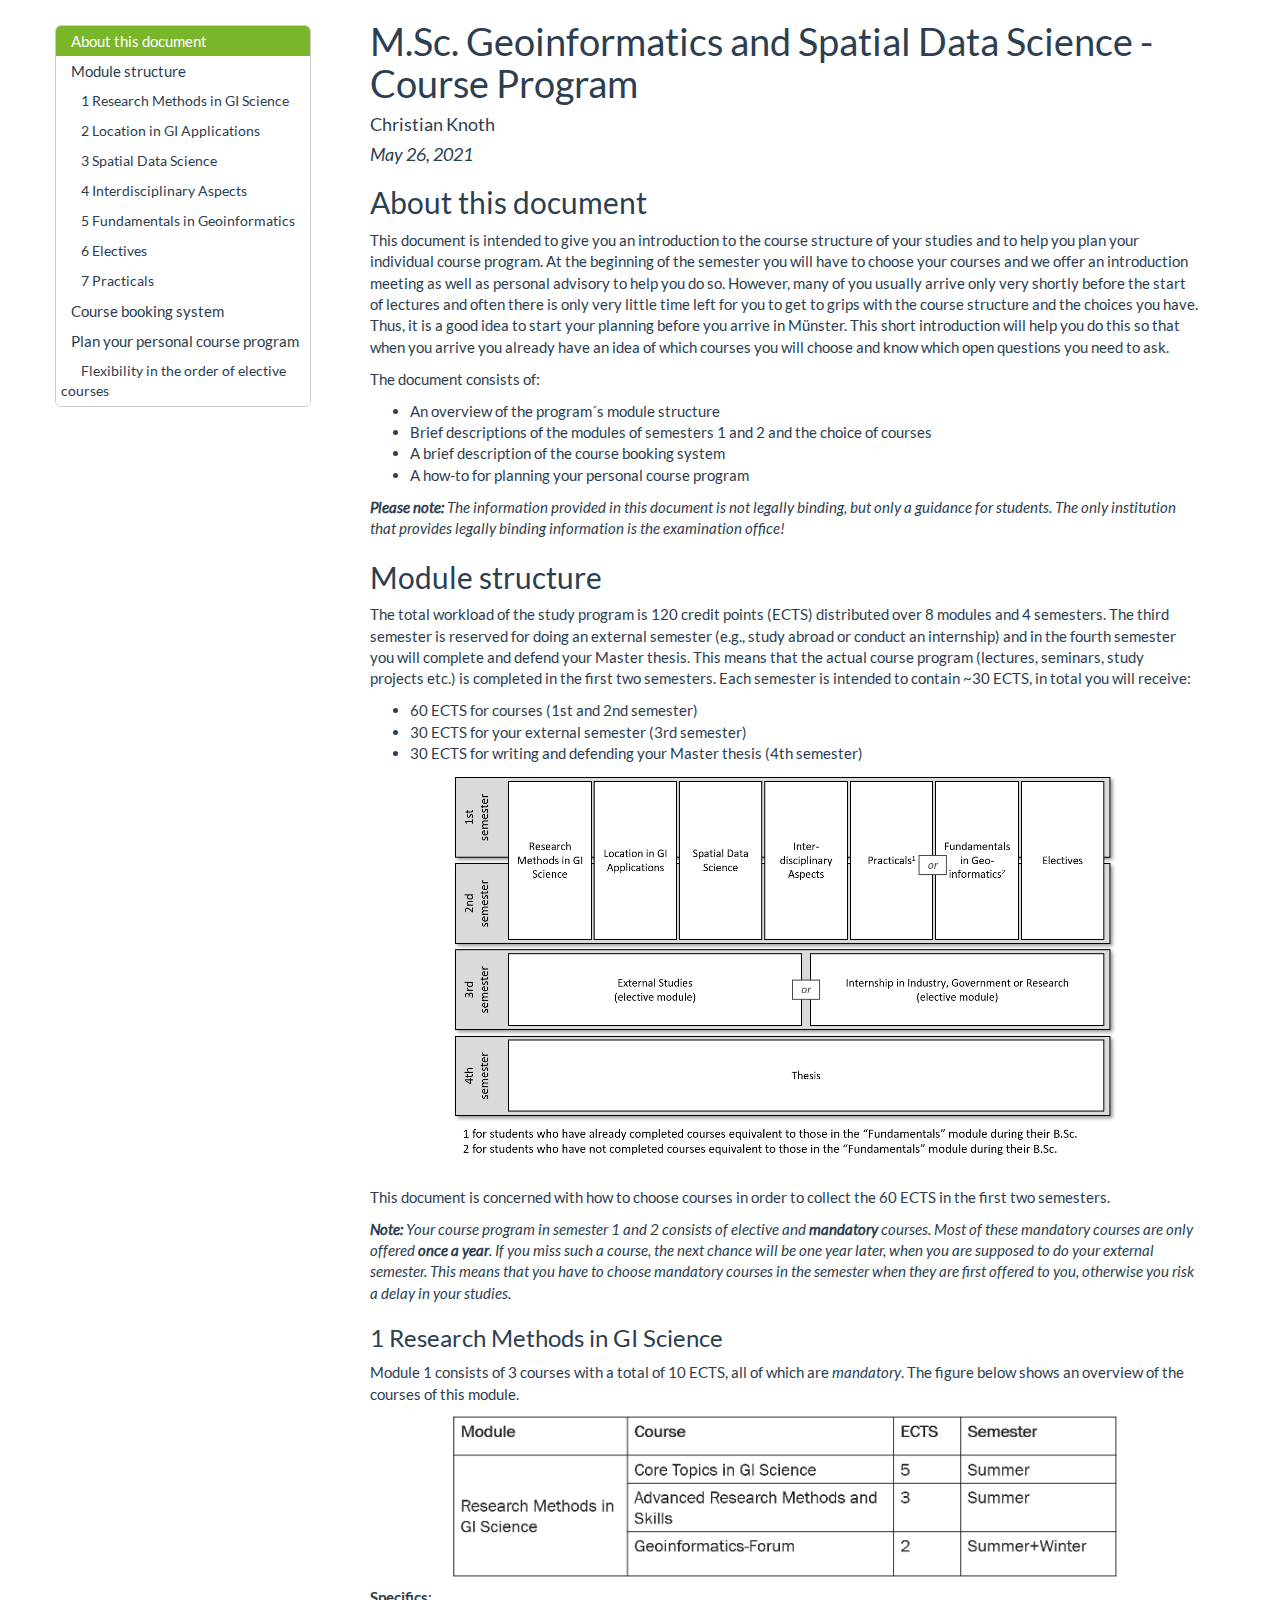
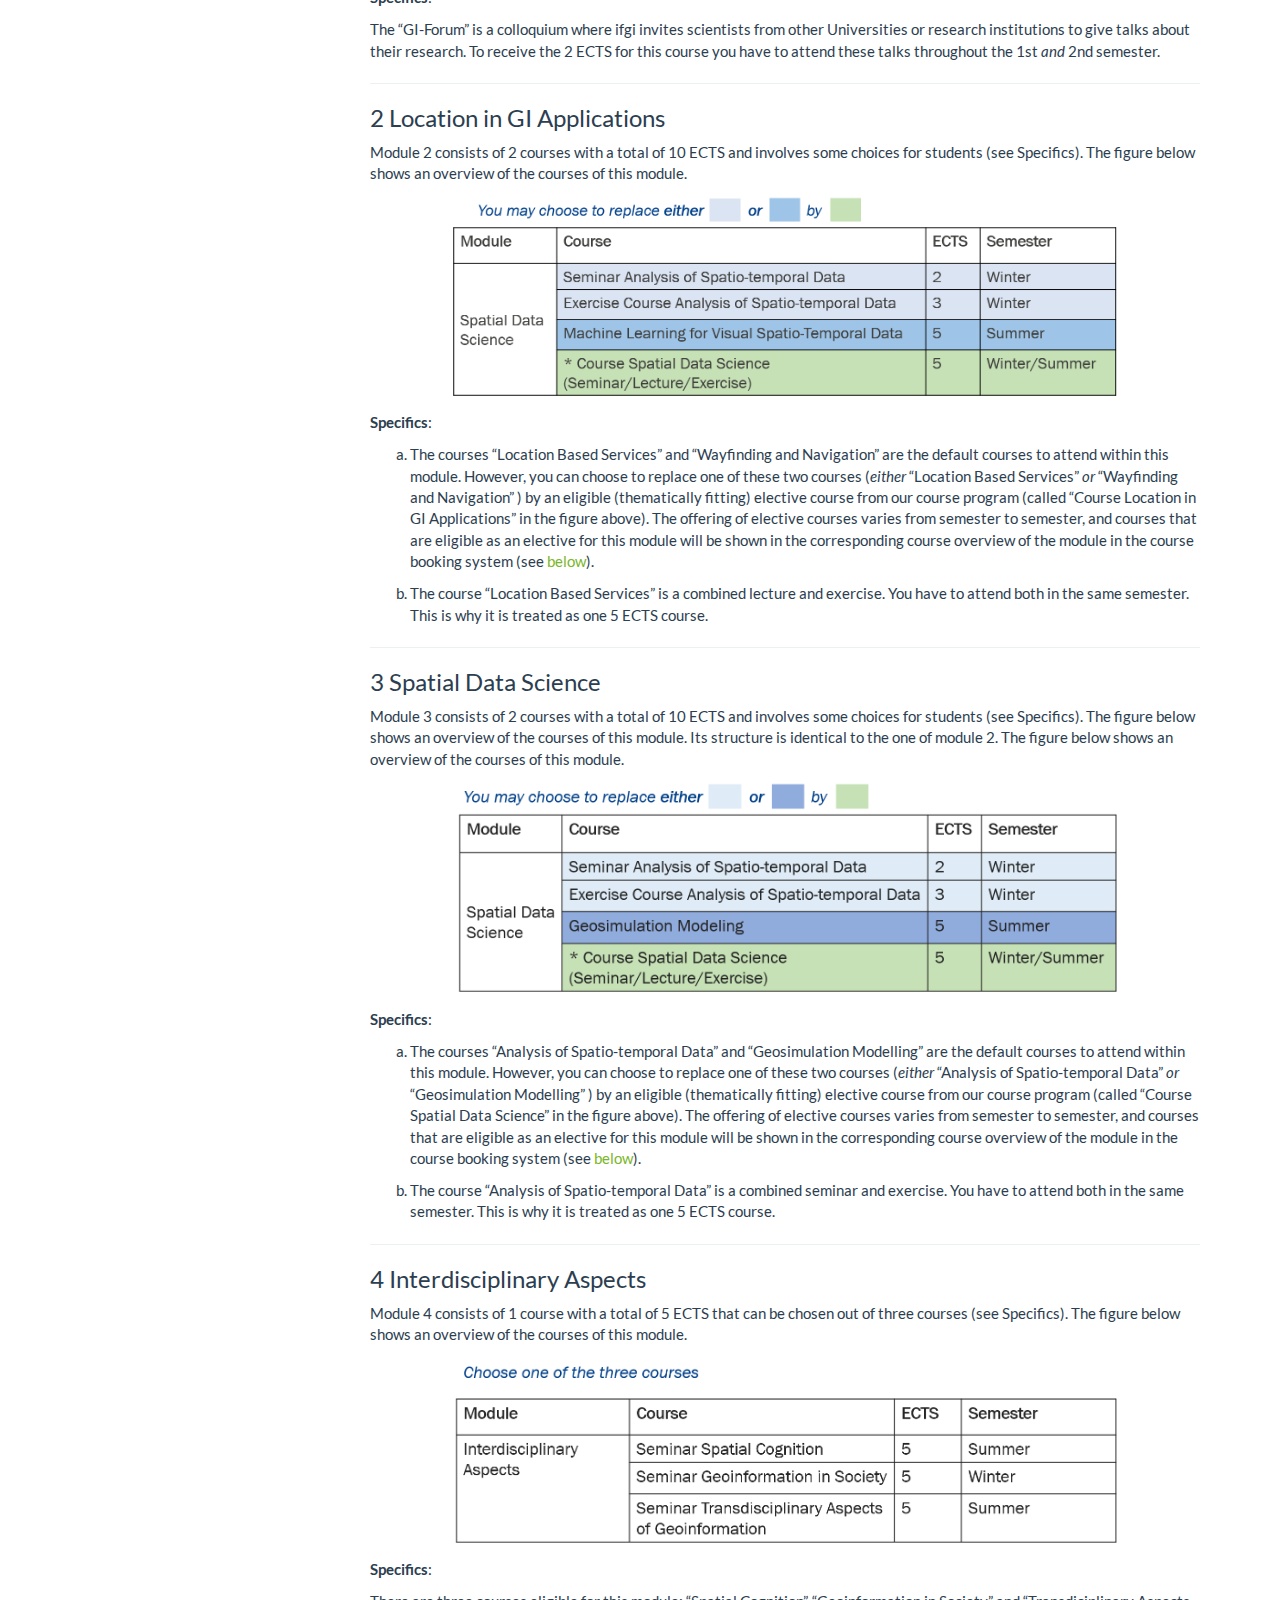
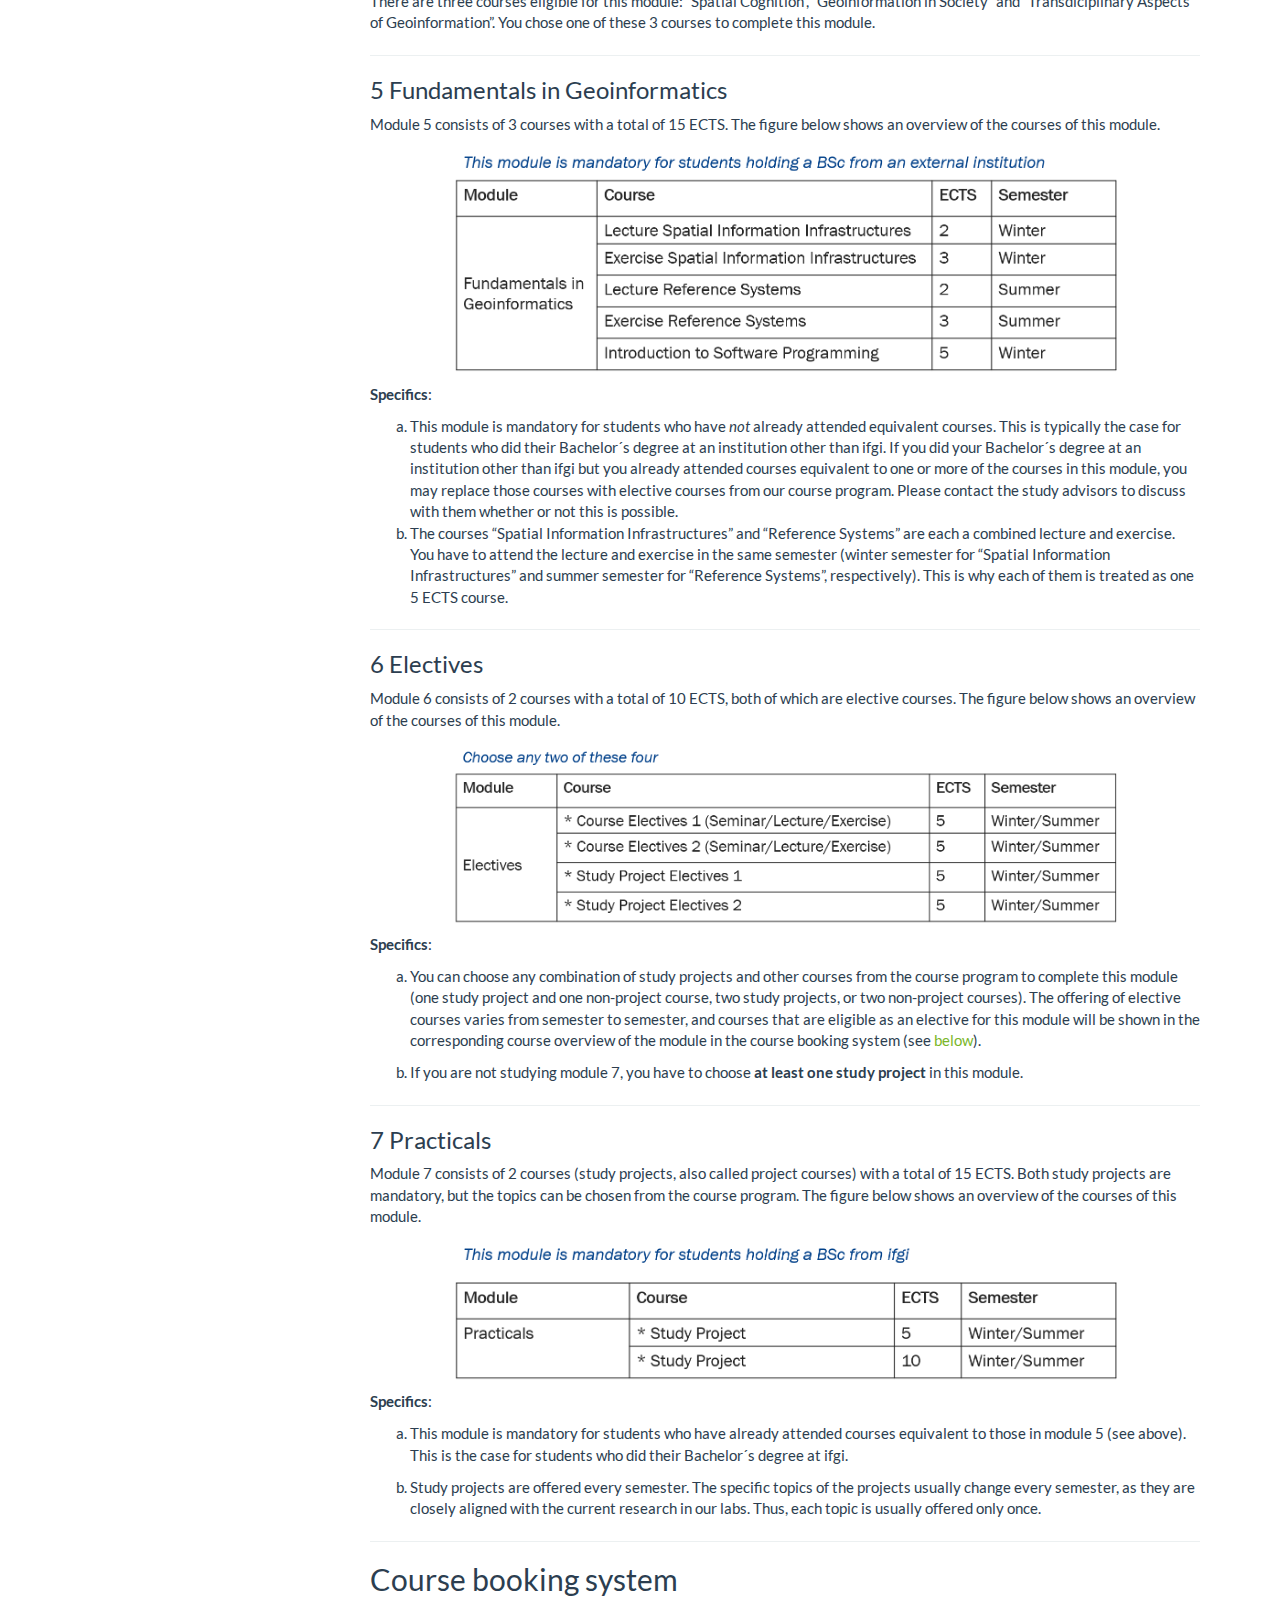
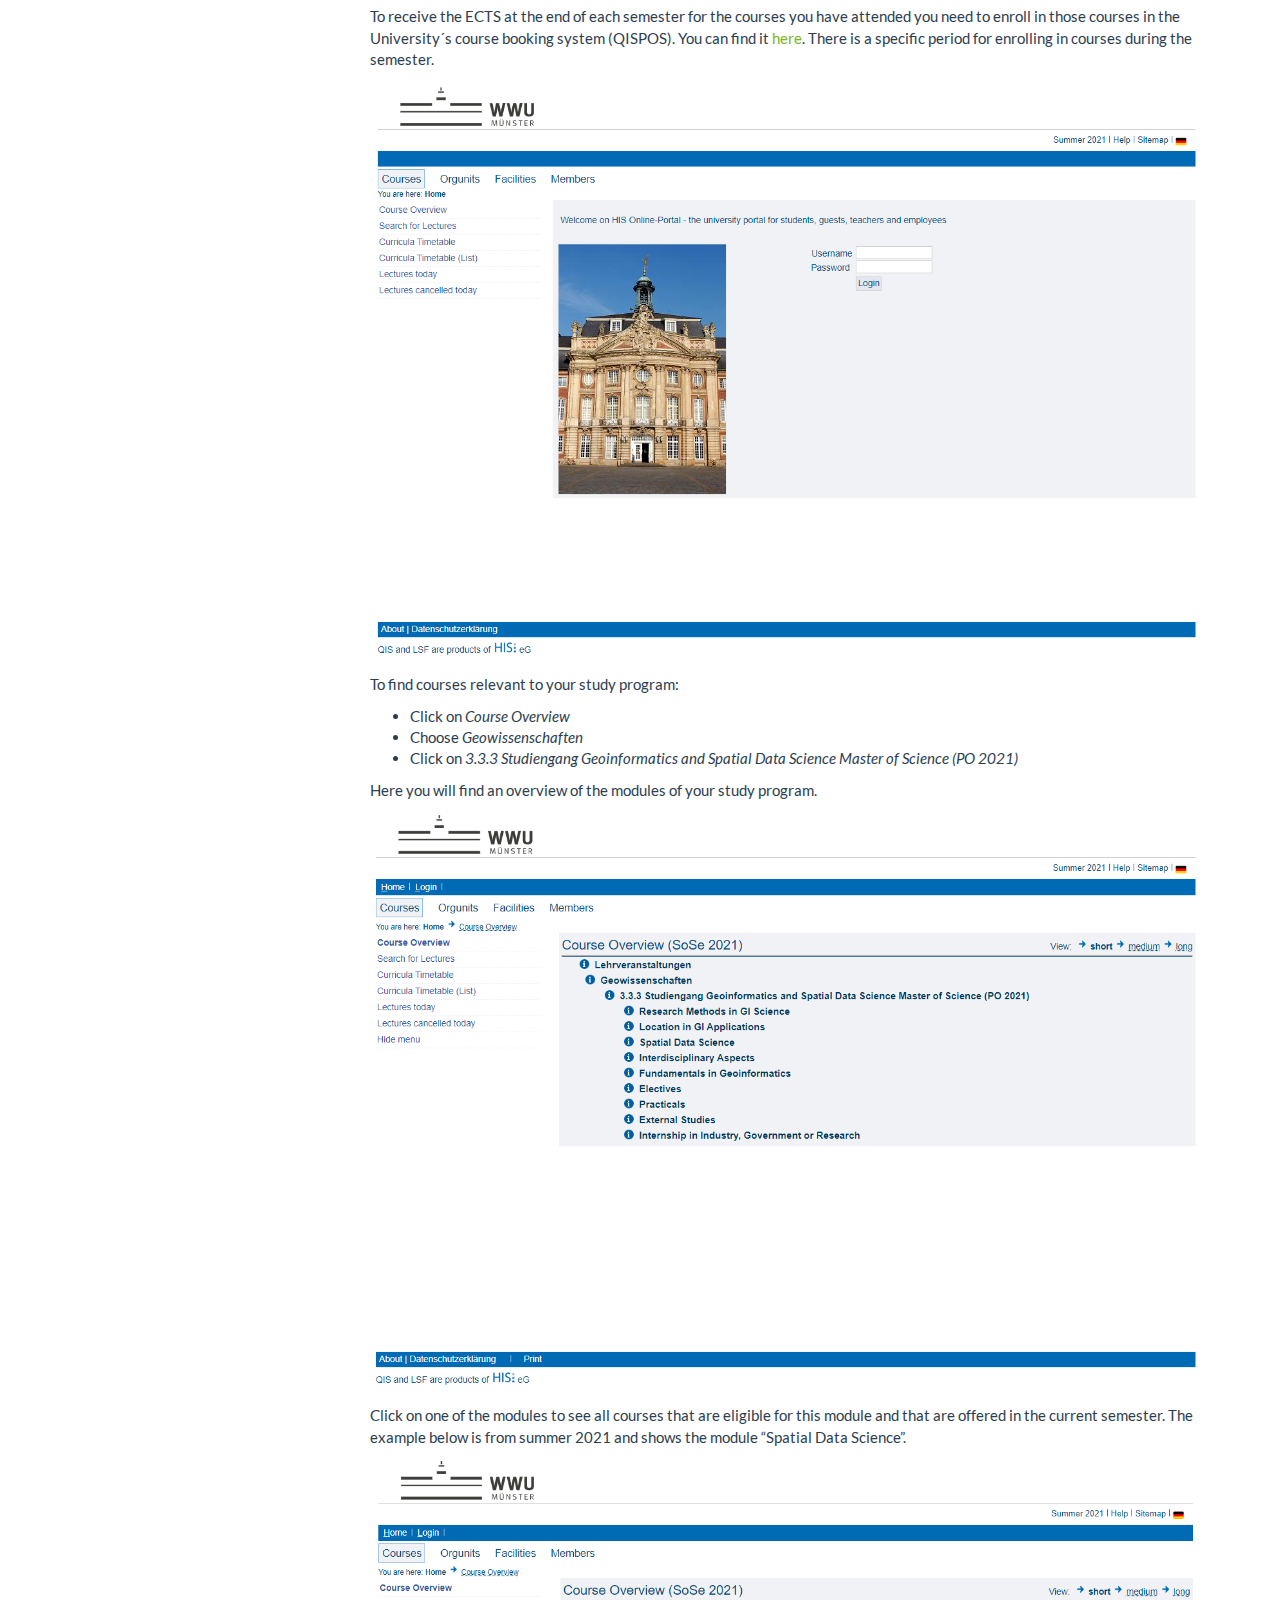
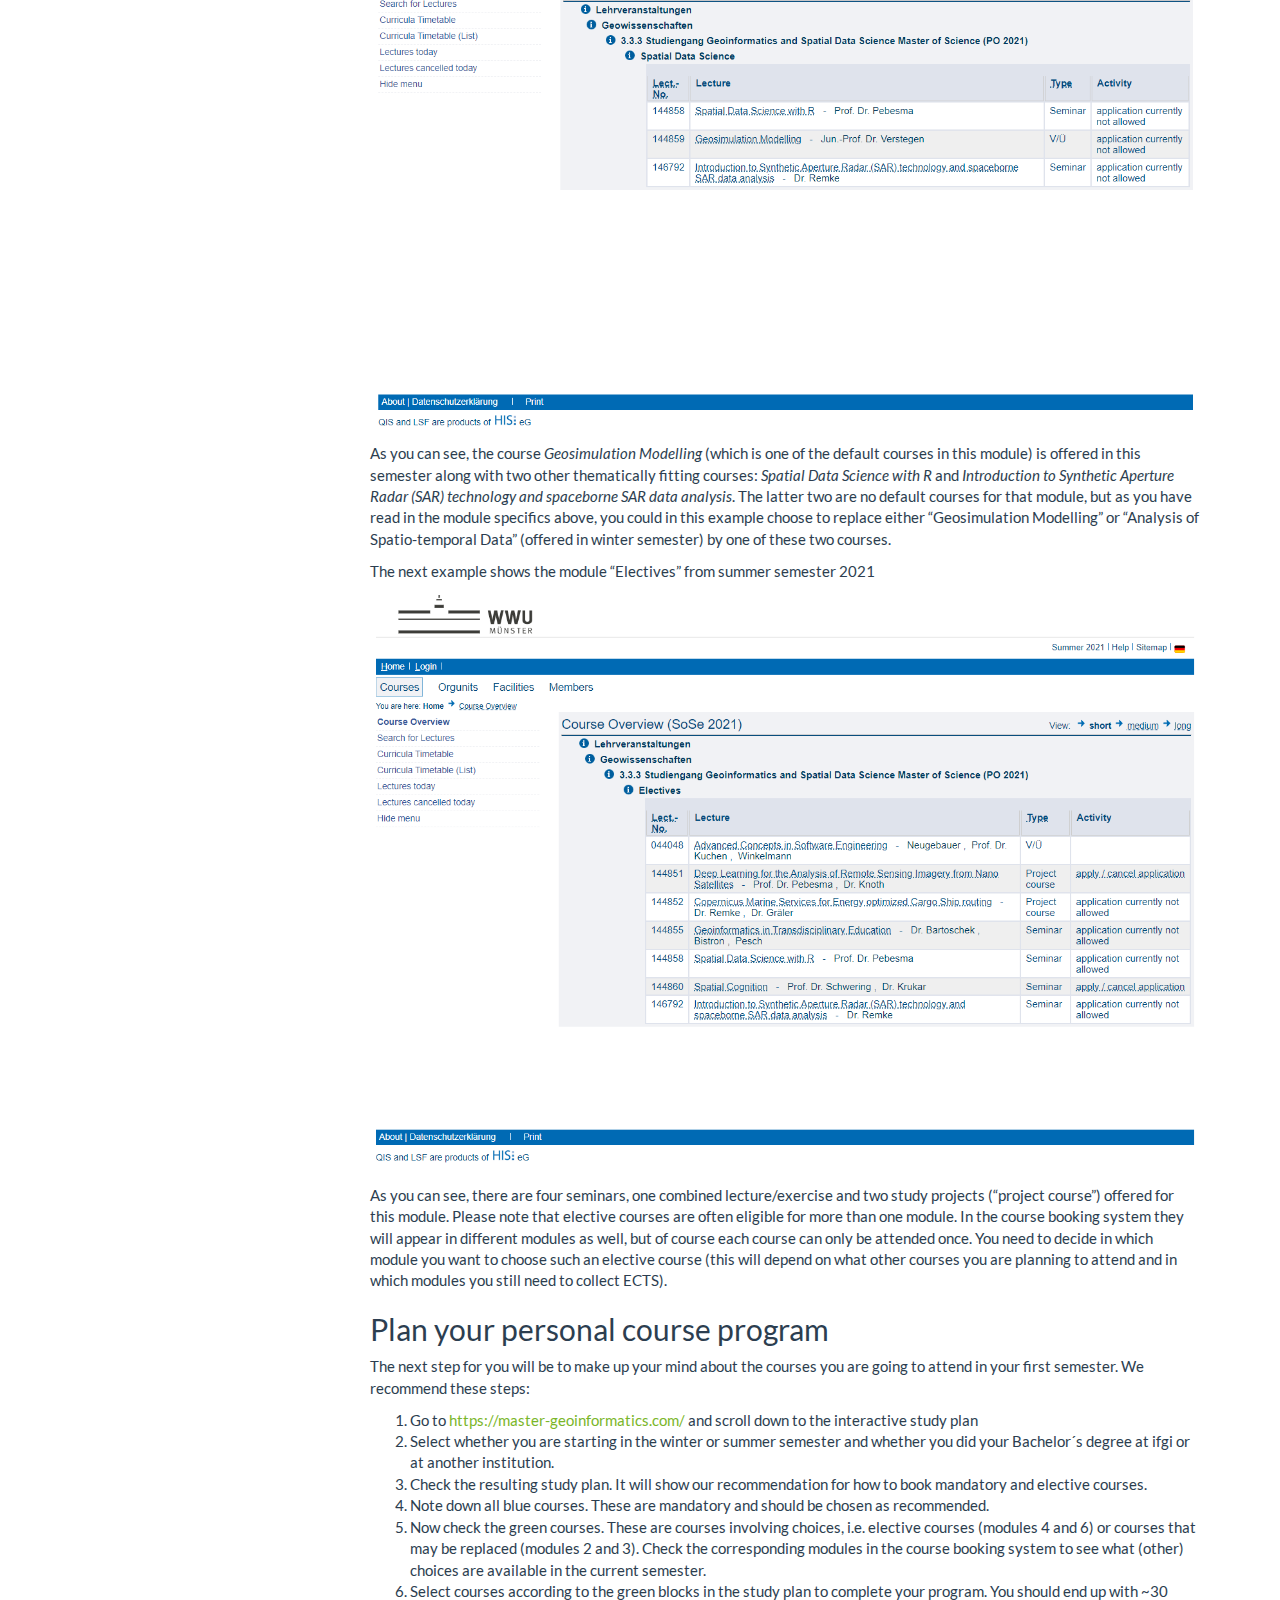
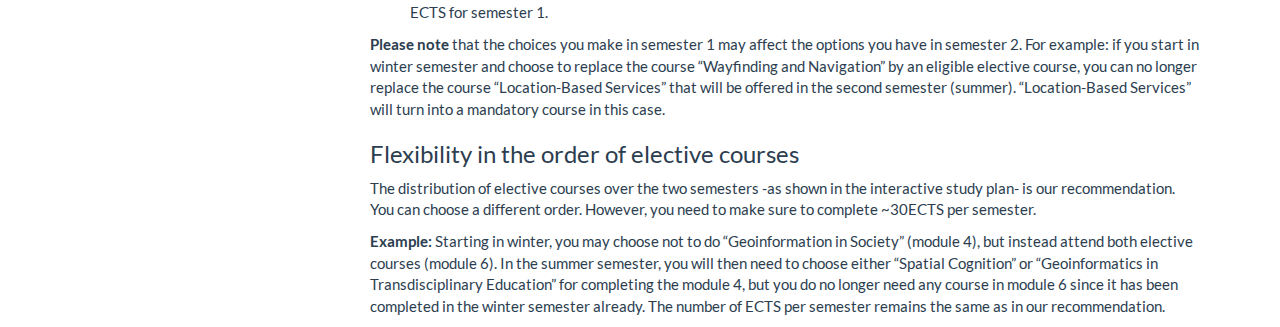
==== docs/index.html @ 5db706e7 "update module 2" ====
<!DOCTYPE html>

<html>

<head>

<meta charset="utf-8" />
<meta name="generator" content="pandoc" />
<meta http-equiv="X-UA-Compatible" content="IE=EDGE" />


<meta name="author" content="Christian Knoth" />

<meta name="date" content="2021-05-26" />

<title>M.Sc. Geoinformatics and Spatial Data Science - Course Program</title>

<script>// Pandoc 2.9 adds attributes on both header and div. We remove the former (to
// be compatible with the behavior of Pandoc < 2.8).
document.addEventListener('DOMContentLoaded', function(e) {
  var hs = document.querySelectorAll("div.section[class*='level'] > :first-child");
  var i, h, a;
  for (i = 0; i < hs.length; i++) {
    h = hs[i];
    if (!/^h[1-6]$/i.test(h.tagName)) continue;  // it should be a header h1-h6
    a = h.attributes;
    while (a.length > 0) h.removeAttribute(a[0].name);
  }
});
</script>
<script>/*! jQuery v3.6.0 | (c) OpenJS Foundation and other contributors | jquery.org/license */
!function(e,t){"use strict";"object"==typeof module&&"object"==typeof module.exports?module.exports=e.document?t(e,!0):function(e){if(!e.document)throw new Error("jQuery requires a window with a document");return t(e)}:t(e)}("undefined"!=typeof window?window:this,function(C,e){"use strict";var t=[],r=Object.getPrototypeOf,s=t.slice,g=t.flat?function(e){return t.flat.call(e)}:function(e){return t.concat.apply([],e)},u=t.push,i=t.indexOf,n={},o=n.toString,v=n.hasOwnProperty,a=v.toString,l=a.call(Object),y={},m=function(e){return"function"==typeof e&&"number"!=typeof e.nodeType&&"function"!=typeof e.item},x=function(e){return null!=e&&e===e.window},E=C.document,c={type:!0,src:!0,nonce:!0,noModule:!0};function b(e,t,n){var r,i,o=(n=n||E).createElement("script");if(o.text=e,t)for(r in c)(i=t[r]||t.getAttribute&&t.getAttribute(r))&&o.setAttribute(r,i);n.head.appendChild(o).parentNode.removeChild(o)}function w(e){return null==e?e+"":"object"==typeof e||"function"==typeof e?n[o.call(e)]||"object":typeof e}var f="3.6.0",S=function(e,t){return new S.fn.init(e,t)};function p(e){var t=!!e&&"length"in e&&e.length,n=w(e);return!m(e)&&!x(e)&&("array"===n||0===t||"number"==typeof t&&0<t&&t-1 in e)}S.fn=S.prototype={jquery:f,constructor:S,length:0,toArray:function(){return s.call(this)},get:function(e){return null==e?s.call(this):e<0?this[e+this.length]:this[e]},pushStack:function(e){var t=S.merge(this.constructor(),e);return t.prevObject=this,t},each:function(e){return S.each(this,e)},map:function(n){return this.pushStack(S.map(this,function(e,t){return n.call(e,t,e)}))},slice:function(){return this.pushStack(s.apply(this,arguments))},first:function(){return this.eq(0)},last:function(){return this.eq(-1)},even:function(){return this.pushStack(S.grep(this,function(e,t){return(t+1)%2}))},odd:function(){return this.pushStack(S.grep(this,function(e,t){return t%2}))},eq:function(e){var t=this.length,n=+e+(e<0?t:0);return this.pushStack(0<=n&&n<t?[this[n]]:[])},end:function(){return this.prevObject||this.constructor()},push:u,sort:t.sort,splice:t.splice},S.extend=S.fn.extend=function(){var e,t,n,r,i,o,a=arguments[0]||{},s=1,u=arguments.length,l=!1;for("boolean"==typeof a&&(l=a,a=arguments[s]||{},s++),"object"==typeof a||m(a)||(a={}),s===u&&(a=this,s--);s<u;s++)if(null!=(e=arguments[s]))for(t in e)r=e[t],"__proto__"!==t&&a!==r&&(l&&r&&(S.isPlainObject(r)||(i=Array.isArray(r)))?(n=a[t],o=i&&!Array.isArray(n)?[]:i||S.isPlainObject(n)?n:{},i=!1,a[t]=S.extend(l,o,r)):void 0!==r&&(a[t]=r));return a},S.extend({expando:"jQuery"+(f+Math.random()).replace(/\D/g,""),isReady:!0,error:function(e){throw new Error(e)},noop:function(){},isPlainObject:function(e){var t,n;return!(!e||"[object Object]"!==o.call(e))&&(!(t=r(e))||"function"==typeof(n=v.call(t,"constructor")&&t.constructor)&&a.call(n)===l)},isEmptyObject:function(e){var t;for(t in e)return!1;return!0},globalEval:function(e,t,n){b(e,{nonce:t&&t.nonce},n)},each:function(e,t){var n,r=0;if(p(e)){for(n=e.length;r<n;r++)if(!1===t.call(e[r],r,e[r]))break}else for(r in e)if(!1===t.call(e[r],r,e[r]))break;return e},makeArray:function(e,t){var n=t||[];return null!=e&&(p(Object(e))?S.merge(n,"string"==typeof e?[e]:e):u.call(n,e)),n},inArray:function(e,t,n){return null==t?-1:i.call(t,e,n)},merge:function(e,t){for(var n=+t.length,r=0,i=e.length;r<n;r++)e[i++]=t[r];return e.length=i,e},grep:function(e,t,n){for(var r=[],i=0,o=e.length,a=!n;i<o;i++)!t(e[i],i)!==a&&r.push(e[i]);return r},map:function(e,t,n){var r,i,o=0,a=[];if(p(e))for(r=e.length;o<r;o++)null!=(i=t(e[o],o,n))&&a.push(i);else for(o in e)null!=(i=t(e[o],o,n))&&a.push(i);return g(a)},guid:1,support:y}),"function"==typeof Symbol&&(S.fn[Symbol.iterator]=t[Symbol.iterator]),S.each("Boolean Number String Function Array Date RegExp Object Error Symbol".split(" "),function(e,t){n["[object "+t+"]"]=t.toLowerCase()});var d=function(n){var e,d,b,o,i,h,f,g,w,u,l,T,C,a,E,v,s,c,y,S="sizzle"+1*new Date,p=n.document,k=0,r=0,m=ue(),x=ue(),A=ue(),N=ue(),j=function(e,t){return e===t&&(l=!0),0},D={}.hasOwnProperty,t=[],q=t.pop,L=t.push,H=t.push,O=t.slice,P=function(e,t){for(var n=0,r=e.length;n<r;n++)if(e[n]===t)return n;return-1},R="checked|selected|async|autofocus|autoplay|controls|defer|disabled|hidden|ismap|loop|multiple|open|readonly|required|scoped",M="[\\x20\\t\\r\\n\\f]",I="(?:\\\\[\\da-fA-F]{1,6}"+M+"?|\\\\[^\\r\\n\\f]|[\\w-]|[^\0-\\x7f])+",W="\\["+M+"*("+I+")(?:"+M+"*([*^$|!~]?=)"+M+"*(?:'((?:\\\\.|[^\\\\'])*)'|\"((?:\\\\.|[^\\\\\"])*)\"|("+I+"))|)"+M+"*\\]",F=":("+I+")(?:\\((('((?:\\\\.|[^\\\\'])*)'|\"((?:\\\\.|[^\\\\\"])*)\")|((?:\\\\.|[^\\\\()[\\]]|"+W+")*)|.*)\\)|)",B=new RegExp(M+"+","g"),$=new RegExp("^"+M+"+|((?:^|[^\\\\])(?:\\\\.)*)"+M+"+$","g"),_=new RegExp("^"+M+"*,"+M+"*"),z=new RegExp("^"+M+"*([>+~]|"+M+")"+M+"*"),U=new RegExp(M+"|>"),X=new RegExp(F),V=new RegExp("^"+I+"$"),G={ID:new RegExp("^#("+I+")"),CLASS:new RegExp("^\\.("+I+")"),TAG:new RegExp("^("+I+"|[*])"),ATTR:new RegExp("^"+W),PSEUDO:new RegExp("^"+F),CHILD:new RegExp("^:(only|first|last|nth|nth-last)-(child|of-type)(?:\\("+M+"*(even|odd|(([+-]|)(\\d*)n|)"+M+"*(?:([+-]|)"+M+"*(\\d+)|))"+M+"*\\)|)","i"),bool:new RegExp("^(?:"+R+")$","i"),needsContext:new RegExp("^"+M+"*[>+~]|:(even|odd|eq|gt|lt|nth|first|last)(?:\\("+M+"*((?:-\\d)?\\d*)"+M+"*\\)|)(?=[^-]|$)","i")},Y=/HTML$/i,Q=/^(?:input|select|textarea|button)$/i,J=/^h\d$/i,K=/^[^{]+\{\s*\[native \w/,Z=/^(?:#([\w-]+)|(\w+)|\.([\w-]+))$/,ee=/[+~]/,te=new RegExp("\\\\[\\da-fA-F]{1,6}"+M+"?|\\\\([^\\r\\n\\f])","g"),ne=function(e,t){var n="0x"+e.slice(1)-65536;return t||(n<0?String.fromCharCode(n+65536):String.fromCharCode(n>>10|55296,1023&n|56320))},re=/([\0-\x1f\x7f]|^-?\d)|^-$|[^\0-\x1f\x7f-\uFFFF\w-]/g,ie=function(e,t){return t?"\0"===e?"\ufffd":e.slice(0,-1)+"\\"+e.charCodeAt(e.length-1).toString(16)+" ":"\\"+e},oe=function(){T()},ae=be(function(e){return!0===e.disabled&&"fieldset"===e.nodeName.toLowerCase()},{dir:"parentNode",next:"legend"});try{H.apply(t=O.call(p.childNodes),p.childNodes),t[p.childNodes.length].nodeType}catch(e){H={apply:t.length?function(e,t){L.apply(e,O.call(t))}:function(e,t){var n=e.length,r=0;while(e[n++]=t[r++]);e.length=n-1}}}function se(t,e,n,r){var i,o,a,s,u,l,c,f=e&&e.ownerDocument,p=e?e.nodeType:9;if(n=n||[],"string"!=typeof t||!t||1!==p&&9!==p&&11!==p)return n;if(!r&&(T(e),e=e||C,E)){if(11!==p&&(u=Z.exec(t)))if(i=u[1]){if(9===p){if(!(a=e.getElementById(i)))return n;if(a.id===i)return n.push(a),n}else if(f&&(a=f.getElementById(i))&&y(e,a)&&a.id===i)return n.push(a),n}else{if(u[2])return H.apply(n,e.getElementsByTagName(t)),n;if((i=u[3])&&d.getElementsByClassName&&e.getElementsByClassName)return H.apply(n,e.getElementsByClassName(i)),n}if(d.qsa&&!N[t+" "]&&(!v||!v.test(t))&&(1!==p||"object"!==e.nodeName.toLowerCase())){if(c=t,f=e,1===p&&(U.test(t)||z.test(t))){(f=ee.test(t)&&ye(e.parentNode)||e)===e&&d.scope||((s=e.getAttribute("id"))?s=s.replace(re,ie):e.setAttribute("id",s=S)),o=(l=h(t)).length;while(o--)l[o]=(s?"#"+s:":scope")+" "+xe(l[o]);c=l.join(",")}try{return H.apply(n,f.querySelectorAll(c)),n}catch(e){N(t,!0)}finally{s===S&&e.removeAttribute("id")}}}return g(t.replace($,"$1"),e,n,r)}function ue(){var r=[];return function e(t,n){return r.push(t+" ")>b.cacheLength&&delete e[r.shift()],e[t+" "]=n}}function le(e){return e[S]=!0,e}function ce(e){var t=C.createElement("fieldset");try{return!!e(t)}catch(e){return!1}finally{t.parentNode&&t.parentNode.removeChild(t),t=null}}function fe(e,t){var n=e.split("|"),r=n.length;while(r--)b.attrHandle[n[r]]=t}function pe(e,t){var n=t&&e,r=n&&1===e.nodeType&&1===t.nodeType&&e.sourceIndex-t.sourceIndex;if(r)return r;if(n)while(n=n.nextSibling)if(n===t)return-1;return e?1:-1}function de(t){return function(e){return"input"===e.nodeName.toLowerCase()&&e.type===t}}function he(n){return function(e){var t=e.nodeName.toLowerCase();return("input"===t||"button"===t)&&e.type===n}}function ge(t){return function(e){return"form"in e?e.parentNode&&!1===e.disabled?"label"in e?"label"in e.parentNode?e.parentNode.disabled===t:e.disabled===t:e.isDisabled===t||e.isDisabled!==!t&&ae(e)===t:e.disabled===t:"label"in e&&e.disabled===t}}function ve(a){return le(function(o){return o=+o,le(function(e,t){var n,r=a([],e.length,o),i=r.length;while(i--)e[n=r[i]]&&(e[n]=!(t[n]=e[n]))})})}function ye(e){return e&&"undefined"!=typeof e.getElementsByTagName&&e}for(e in d=se.support={},i=se.isXML=function(e){var t=e&&e.namespaceURI,n=e&&(e.ownerDocument||e).documentElement;return!Y.test(t||n&&n.nodeName||"HTML")},T=se.setDocument=function(e){var t,n,r=e?e.ownerDocument||e:p;return r!=C&&9===r.nodeType&&r.documentElement&&(a=(C=r).documentElement,E=!i(C),p!=C&&(n=C.defaultView)&&n.top!==n&&(n.addEventListener?n.addEventListener("unload",oe,!1):n.attachEvent&&n.attachEvent("onunload",oe)),d.scope=ce(function(e){return a.appendChild(e).appendChild(C.createElement("div")),"undefined"!=typeof e.querySelectorAll&&!e.querySelectorAll(":scope fieldset div").length}),d.attributes=ce(function(e){return e.className="i",!e.getAttribute("className")}),d.getElementsByTagName=ce(function(e){return e.appendChild(C.createComment("")),!e.getElementsByTagName("*").length}),d.getElementsByClassName=K.test(C.getElementsByClassName),d.getById=ce(function(e){return a.appendChild(e).id=S,!C.getElementsByName||!C.getElementsByName(S).length}),d.getById?(b.filter.ID=function(e){var t=e.replace(te,ne);return function(e){return e.getAttribute("id")===t}},b.find.ID=function(e,t){if("undefined"!=typeof t.getElementById&&E){var n=t.getElementById(e);return n?[n]:[]}}):(b.filter.ID=function(e){var n=e.replace(te,ne);return function(e){var t="undefined"!=typeof e.getAttributeNode&&e.getAttributeNode("id");return t&&t.value===n}},b.find.ID=function(e,t){if("undefined"!=typeof t.getElementById&&E){var n,r,i,o=t.getElementById(e);if(o){if((n=o.getAttributeNode("id"))&&n.value===e)return[o];i=t.getElementsByName(e),r=0;while(o=i[r++])if((n=o.getAttributeNode("id"))&&n.value===e)return[o]}return[]}}),b.find.TAG=d.getElementsByTagName?function(e,t){return"undefined"!=typeof t.getElementsByTagName?t.getElementsByTagName(e):d.qsa?t.querySelectorAll(e):void 0}:function(e,t){var n,r=[],i=0,o=t.getElementsByTagName(e);if("*"===e){while(n=o[i++])1===n.nodeType&&r.push(n);return r}return o},b.find.CLASS=d.getElementsByClassName&&function(e,t){if("undefined"!=typeof t.getElementsByClassName&&E)return t.getElementsByClassName(e)},s=[],v=[],(d.qsa=K.test(C.querySelectorAll))&&(ce(function(e){var t;a.appendChild(e).innerHTML="<a id='"+S+"'></a><select id='"+S+"-\r\\' msallowcapture=''><option selected=''></option></select>",e.querySelectorAll("[msallowcapture^='']").length&&v.push("[*^$]="+M+"*(?:''|\"\")"),e.querySelectorAll("[selected]").length||v.push("\\["+M+"*(?:value|"+R+")"),e.querySelectorAll("[id~="+S+"-]").length||v.push("~="),(t=C.createElement("input")).setAttribute("name",""),e.appendChild(t),e.querySelectorAll("[name='']").length||v.push("\\["+M+"*name"+M+"*="+M+"*(?:''|\"\")"),e.querySelectorAll(":checked").length||v.push(":checked"),e.querySelectorAll("a#"+S+"+*").length||v.push(".#.+[+~]"),e.querySelectorAll("\\\f"),v.push("[\\r\\n\\f]")}),ce(function(e){e.innerHTML="<a href='' disabled='disabled'></a><select disabled='disabled'><option/></select>";var t=C.createElement("input");t.setAttribute("type","hidden"),e.appendChild(t).setAttribute("name","D"),e.querySelectorAll("[name=d]").length&&v.push("name"+M+"*[*^$|!~]?="),2!==e.querySelectorAll(":enabled").length&&v.push(":enabled",":disabled"),a.appendChild(e).disabled=!0,2!==e.querySelectorAll(":disabled").length&&v.push(":enabled",":disabled"),e.querySelectorAll("*,:x"),v.push(",.*:")})),(d.matchesSelector=K.test(c=a.matches||a.webkitMatchesSelector||a.mozMatchesSelector||a.oMatchesSelector||a.msMatchesSelector))&&ce(function(e){d.disconnectedMatch=c.call(e,"*"),c.call(e,"[s!='']:x"),s.push("!=",F)}),v=v.length&&new RegExp(v.join("|")),s=s.length&&new RegExp(s.join("|")),t=K.test(a.compareDocumentPosition),y=t||K.test(a.contains)?function(e,t){var n=9===e.nodeType?e.documentElement:e,r=t&&t.parentNode;return e===r||!(!r||1!==r.nodeType||!(n.contains?n.contains(r):e.compareDocumentPosition&&16&e.compareDocumentPosition(r)))}:function(e,t){if(t)while(t=t.parentNode)if(t===e)return!0;return!1},j=t?function(e,t){if(e===t)return l=!0,0;var n=!e.compareDocumentPosition-!t.compareDocumentPosition;return n||(1&(n=(e.ownerDocument||e)==(t.ownerDocument||t)?e.compareDocumentPosition(t):1)||!d.sortDetached&&t.compareDocumentPosition(e)===n?e==C||e.ownerDocument==p&&y(p,e)?-1:t==C||t.ownerDocument==p&&y(p,t)?1:u?P(u,e)-P(u,t):0:4&n?-1:1)}:function(e,t){if(e===t)return l=!0,0;var n,r=0,i=e.parentNode,o=t.parentNode,a=[e],s=[t];if(!i||!o)return e==C?-1:t==C?1:i?-1:o?1:u?P(u,e)-P(u,t):0;if(i===o)return pe(e,t);n=e;while(n=n.parentNode)a.unshift(n);n=t;while(n=n.parentNode)s.unshift(n);while(a[r]===s[r])r++;return r?pe(a[r],s[r]):a[r]==p?-1:s[r]==p?1:0}),C},se.matches=function(e,t){return se(e,null,null,t)},se.matchesSelector=function(e,t){if(T(e),d.matchesSelector&&E&&!N[t+" "]&&(!s||!s.test(t))&&(!v||!v.test(t)))try{var n=c.call(e,t);if(n||d.disconnectedMatch||e.document&&11!==e.document.nodeType)return n}catch(e){N(t,!0)}return 0<se(t,C,null,[e]).length},se.contains=function(e,t){return(e.ownerDocument||e)!=C&&T(e),y(e,t)},se.attr=function(e,t){(e.ownerDocument||e)!=C&&T(e);var n=b.attrHandle[t.toLowerCase()],r=n&&D.call(b.attrHandle,t.toLowerCase())?n(e,t,!E):void 0;return void 0!==r?r:d.attributes||!E?e.getAttribute(t):(r=e.getAttributeNode(t))&&r.specified?r.value:null},se.escape=function(e){return(e+"").replace(re,ie)},se.error=function(e){throw new Error("Syntax error, unrecognized expression: "+e)},se.uniqueSort=function(e){var t,n=[],r=0,i=0;if(l=!d.detectDuplicates,u=!d.sortStable&&e.slice(0),e.sort(j),l){while(t=e[i++])t===e[i]&&(r=n.push(i));while(r--)e.splice(n[r],1)}return u=null,e},o=se.getText=function(e){var t,n="",r=0,i=e.nodeType;if(i){if(1===i||9===i||11===i){if("string"==typeof e.textContent)return e.textContent;for(e=e.firstChild;e;e=e.nextSibling)n+=o(e)}else if(3===i||4===i)return e.nodeValue}else while(t=e[r++])n+=o(t);return n},(b=se.selectors={cacheLength:50,createPseudo:le,match:G,attrHandle:{},find:{},relative:{">":{dir:"parentNode",first:!0}," ":{dir:"parentNode"},"+":{dir:"previousSibling",first:!0},"~":{dir:"previousSibling"}},preFilter:{ATTR:function(e){return e[1]=e[1].replace(te,ne),e[3]=(e[3]||e[4]||e[5]||"").replace(te,ne),"~="===e[2]&&(e[3]=" "+e[3]+" "),e.slice(0,4)},CHILD:function(e){return e[1]=e[1].toLowerCase(),"nth"===e[1].slice(0,3)?(e[3]||se.error(e[0]),e[4]=+(e[4]?e[5]+(e[6]||1):2*("even"===e[3]||"odd"===e[3])),e[5]=+(e[7]+e[8]||"odd"===e[3])):e[3]&&se.error(e[0]),e},PSEUDO:function(e){var t,n=!e[6]&&e[2];return G.CHILD.test(e[0])?null:(e[3]?e[2]=e[4]||e[5]||"":n&&X.test(n)&&(t=h(n,!0))&&(t=n.indexOf(")",n.length-t)-n.length)&&(e[0]=e[0].slice(0,t),e[2]=n.slice(0,t)),e.slice(0,3))}},filter:{TAG:function(e){var t=e.replace(te,ne).toLowerCase();return"*"===e?function(){return!0}:function(e){return e.nodeName&&e.nodeName.toLowerCase()===t}},CLASS:function(e){var t=m[e+" "];return t||(t=new RegExp("(^|"+M+")"+e+"("+M+"|$)"))&&m(e,function(e){return t.test("string"==typeof e.className&&e.className||"undefined"!=typeof e.getAttribute&&e.getAttribute("class")||"")})},ATTR:function(n,r,i){return function(e){var t=se.attr(e,n);return null==t?"!="===r:!r||(t+="","="===r?t===i:"!="===r?t!==i:"^="===r?i&&0===t.indexOf(i):"*="===r?i&&-1<t.indexOf(i):"$="===r?i&&t.slice(-i.length)===i:"~="===r?-1<(" "+t.replace(B," ")+" ").indexOf(i):"|="===r&&(t===i||t.slice(0,i.length+1)===i+"-"))}},CHILD:function(h,e,t,g,v){var y="nth"!==h.slice(0,3),m="last"!==h.slice(-4),x="of-type"===e;return 1===g&&0===v?function(e){return!!e.parentNode}:function(e,t,n){var r,i,o,a,s,u,l=y!==m?"nextSibling":"previousSibling",c=e.parentNode,f=x&&e.nodeName.toLowerCase(),p=!n&&!x,d=!1;if(c){if(y){while(l){a=e;while(a=a[l])if(x?a.nodeName.toLowerCase()===f:1===a.nodeType)return!1;u=l="only"===h&&!u&&"nextSibling"}return!0}if(u=[m?c.firstChild:c.lastChild],m&&p){d=(s=(r=(i=(o=(a=c)[S]||(a[S]={}))[a.uniqueID]||(o[a.uniqueID]={}))[h]||[])[0]===k&&r[1])&&r[2],a=s&&c.childNodes[s];while(a=++s&&a&&a[l]||(d=s=0)||u.pop())if(1===a.nodeType&&++d&&a===e){i[h]=[k,s,d];break}}else if(p&&(d=s=(r=(i=(o=(a=e)[S]||(a[S]={}))[a.uniqueID]||(o[a.uniqueID]={}))[h]||[])[0]===k&&r[1]),!1===d)while(a=++s&&a&&a[l]||(d=s=0)||u.pop())if((x?a.nodeName.toLowerCase()===f:1===a.nodeType)&&++d&&(p&&((i=(o=a[S]||(a[S]={}))[a.uniqueID]||(o[a.uniqueID]={}))[h]=[k,d]),a===e))break;return(d-=v)===g||d%g==0&&0<=d/g}}},PSEUDO:function(e,o){var t,a=b.pseudos[e]||b.setFilters[e.toLowerCase()]||se.error("unsupported pseudo: "+e);return a[S]?a(o):1<a.length?(t=[e,e,"",o],b.setFilters.hasOwnProperty(e.toLowerCase())?le(function(e,t){var n,r=a(e,o),i=r.length;while(i--)e[n=P(e,r[i])]=!(t[n]=r[i])}):function(e){return a(e,0,t)}):a}},pseudos:{not:le(function(e){var r=[],i=[],s=f(e.replace($,"$1"));return s[S]?le(function(e,t,n,r){var i,o=s(e,null,r,[]),a=e.length;while(a--)(i=o[a])&&(e[a]=!(t[a]=i))}):function(e,t,n){return r[0]=e,s(r,null,n,i),r[0]=null,!i.pop()}}),has:le(function(t){return function(e){return 0<se(t,e).length}}),contains:le(function(t){return t=t.replace(te,ne),function(e){return-1<(e.textContent||o(e)).indexOf(t)}}),lang:le(function(n){return V.test(n||"")||se.error("unsupported lang: "+n),n=n.replace(te,ne).toLowerCase(),function(e){var t;do{if(t=E?e.lang:e.getAttribute("xml:lang")||e.getAttribute("lang"))return(t=t.toLowerCase())===n||0===t.indexOf(n+"-")}while((e=e.parentNode)&&1===e.nodeType);return!1}}),target:function(e){var t=n.location&&n.location.hash;return t&&t.slice(1)===e.id},root:function(e){return e===a},focus:function(e){return e===C.activeElement&&(!C.hasFocus||C.hasFocus())&&!!(e.type||e.href||~e.tabIndex)},enabled:ge(!1),disabled:ge(!0),checked:function(e){var t=e.nodeName.toLowerCase();return"input"===t&&!!e.checked||"option"===t&&!!e.selected},selected:function(e){return e.parentNode&&e.parentNode.selectedIndex,!0===e.selected},empty:function(e){for(e=e.firstChild;e;e=e.nextSibling)if(e.nodeType<6)return!1;return!0},parent:function(e){return!b.pseudos.empty(e)},header:function(e){return J.test(e.nodeName)},input:function(e){return Q.test(e.nodeName)},button:function(e){var t=e.nodeName.toLowerCase();return"input"===t&&"button"===e.type||"button"===t},text:function(e){var t;return"input"===e.nodeName.toLowerCase()&&"text"===e.type&&(null==(t=e.getAttribute("type"))||"text"===t.toLowerCase())},first:ve(function(){return[0]}),last:ve(function(e,t){return[t-1]}),eq:ve(function(e,t,n){return[n<0?n+t:n]}),even:ve(function(e,t){for(var n=0;n<t;n+=2)e.push(n);return e}),odd:ve(function(e,t){for(var n=1;n<t;n+=2)e.push(n);return e}),lt:ve(function(e,t,n){for(var r=n<0?n+t:t<n?t:n;0<=--r;)e.push(r);return e}),gt:ve(function(e,t,n){for(var r=n<0?n+t:n;++r<t;)e.push(r);return e})}}).pseudos.nth=b.pseudos.eq,{radio:!0,checkbox:!0,file:!0,password:!0,image:!0})b.pseudos[e]=de(e);for(e in{submit:!0,reset:!0})b.pseudos[e]=he(e);function me(){}function xe(e){for(var t=0,n=e.length,r="";t<n;t++)r+=e[t].value;return r}function be(s,e,t){var u=e.dir,l=e.next,c=l||u,f=t&&"parentNode"===c,p=r++;return e.first?function(e,t,n){while(e=e[u])if(1===e.nodeType||f)return s(e,t,n);return!1}:function(e,t,n){var r,i,o,a=[k,p];if(n){while(e=e[u])if((1===e.nodeType||f)&&s(e,t,n))return!0}else while(e=e[u])if(1===e.nodeType||f)if(i=(o=e[S]||(e[S]={}))[e.uniqueID]||(o[e.uniqueID]={}),l&&l===e.nodeName.toLowerCase())e=e[u]||e;else{if((r=i[c])&&r[0]===k&&r[1]===p)return a[2]=r[2];if((i[c]=a)[2]=s(e,t,n))return!0}return!1}}function we(i){return 1<i.length?function(e,t,n){var r=i.length;while(r--)if(!i[r](e,t,n))return!1;return!0}:i[0]}function Te(e,t,n,r,i){for(var o,a=[],s=0,u=e.length,l=null!=t;s<u;s++)(o=e[s])&&(n&&!n(o,r,i)||(a.push(o),l&&t.push(s)));return a}function Ce(d,h,g,v,y,e){return v&&!v[S]&&(v=Ce(v)),y&&!y[S]&&(y=Ce(y,e)),le(function(e,t,n,r){var i,o,a,s=[],u=[],l=t.length,c=e||function(e,t,n){for(var r=0,i=t.length;r<i;r++)se(e,t[r],n);return n}(h||"*",n.nodeType?[n]:n,[]),f=!d||!e&&h?c:Te(c,s,d,n,r),p=g?y||(e?d:l||v)?[]:t:f;if(g&&g(f,p,n,r),v){i=Te(p,u),v(i,[],n,r),o=i.length;while(o--)(a=i[o])&&(p[u[o]]=!(f[u[o]]=a))}if(e){if(y||d){if(y){i=[],o=p.length;while(o--)(a=p[o])&&i.push(f[o]=a);y(null,p=[],i,r)}o=p.length;while(o--)(a=p[o])&&-1<(i=y?P(e,a):s[o])&&(e[i]=!(t[i]=a))}}else p=Te(p===t?p.splice(l,p.length):p),y?y(null,t,p,r):H.apply(t,p)})}function Ee(e){for(var i,t,n,r=e.length,o=b.relative[e[0].type],a=o||b.relative[" "],s=o?1:0,u=be(function(e){return e===i},a,!0),l=be(function(e){return-1<P(i,e)},a,!0),c=[function(e,t,n){var r=!o&&(n||t!==w)||((i=t).nodeType?u(e,t,n):l(e,t,n));return i=null,r}];s<r;s++)if(t=b.relative[e[s].type])c=[be(we(c),t)];else{if((t=b.filter[e[s].type].apply(null,e[s].matches))[S]){for(n=++s;n<r;n++)if(b.relative[e[n].type])break;return Ce(1<s&&we(c),1<s&&xe(e.slice(0,s-1).concat({value:" "===e[s-2].type?"*":""})).replace($,"$1"),t,s<n&&Ee(e.slice(s,n)),n<r&&Ee(e=e.slice(n)),n<r&&xe(e))}c.push(t)}return we(c)}return me.prototype=b.filters=b.pseudos,b.setFilters=new me,h=se.tokenize=function(e,t){var n,r,i,o,a,s,u,l=x[e+" "];if(l)return t?0:l.slice(0);a=e,s=[],u=b.preFilter;while(a){for(o in n&&!(r=_.exec(a))||(r&&(a=a.slice(r[0].length)||a),s.push(i=[])),n=!1,(r=z.exec(a))&&(n=r.shift(),i.push({value:n,type:r[0].replace($," ")}),a=a.slice(n.length)),b.filter)!(r=G[o].exec(a))||u[o]&&!(r=u[o](r))||(n=r.shift(),i.push({value:n,type:o,matches:r}),a=a.slice(n.length));if(!n)break}return t?a.length:a?se.error(e):x(e,s).slice(0)},f=se.compile=function(e,t){var n,v,y,m,x,r,i=[],o=[],a=A[e+" "];if(!a){t||(t=h(e)),n=t.length;while(n--)(a=Ee(t[n]))[S]?i.push(a):o.push(a);(a=A(e,(v=o,m=0<(y=i).length,x=0<v.length,r=function(e,t,n,r,i){var o,a,s,u=0,l="0",c=e&&[],f=[],p=w,d=e||x&&b.find.TAG("*",i),h=k+=null==p?1:Math.random()||.1,g=d.length;for(i&&(w=t==C||t||i);l!==g&&null!=(o=d[l]);l++){if(x&&o){a=0,t||o.ownerDocument==C||(T(o),n=!E);while(s=v[a++])if(s(o,t||C,n)){r.push(o);break}i&&(k=h)}m&&((o=!s&&o)&&u--,e&&c.push(o))}if(u+=l,m&&l!==u){a=0;while(s=y[a++])s(c,f,t,n);if(e){if(0<u)while(l--)c[l]||f[l]||(f[l]=q.call(r));f=Te(f)}H.apply(r,f),i&&!e&&0<f.length&&1<u+y.length&&se.uniqueSort(r)}return i&&(k=h,w=p),c},m?le(r):r))).selector=e}return a},g=se.select=function(e,t,n,r){var i,o,a,s,u,l="function"==typeof e&&e,c=!r&&h(e=l.selector||e);if(n=n||[],1===c.length){if(2<(o=c[0]=c[0].slice(0)).length&&"ID"===(a=o[0]).type&&9===t.nodeType&&E&&b.relative[o[1].type]){if(!(t=(b.find.ID(a.matches[0].replace(te,ne),t)||[])[0]))return n;l&&(t=t.parentNode),e=e.slice(o.shift().value.length)}i=G.needsContext.test(e)?0:o.length;while(i--){if(a=o[i],b.relative[s=a.type])break;if((u=b.find[s])&&(r=u(a.matches[0].replace(te,ne),ee.test(o[0].type)&&ye(t.parentNode)||t))){if(o.splice(i,1),!(e=r.length&&xe(o)))return H.apply(n,r),n;break}}}return(l||f(e,c))(r,t,!E,n,!t||ee.test(e)&&ye(t.parentNode)||t),n},d.sortStable=S.split("").sort(j).join("")===S,d.detectDuplicates=!!l,T(),d.sortDetached=ce(function(e){return 1&e.compareDocumentPosition(C.createElement("fieldset"))}),ce(function(e){return e.innerHTML="<a href='#'></a>","#"===e.firstChild.getAttribute("href")})||fe("type|href|height|width",function(e,t,n){if(!n)return e.getAttribute(t,"type"===t.toLowerCase()?1:2)}),d.attributes&&ce(function(e){return e.innerHTML="<input/>",e.firstChild.setAttribute("value",""),""===e.firstChild.getAttribute("value")})||fe("value",function(e,t,n){if(!n&&"input"===e.nodeName.toLowerCase())return e.defaultValue}),ce(function(e){return null==e.getAttribute("disabled")})||fe(R,function(e,t,n){var r;if(!n)return!0===e[t]?t.toLowerCase():(r=e.getAttributeNode(t))&&r.specified?r.value:null}),se}(C);S.find=d,S.expr=d.selectors,S.expr[":"]=S.expr.pseudos,S.uniqueSort=S.unique=d.uniqueSort,S.text=d.getText,S.isXMLDoc=d.isXML,S.contains=d.contains,S.escapeSelector=d.escape;var h=function(e,t,n){var r=[],i=void 0!==n;while((e=e[t])&&9!==e.nodeType)if(1===e.nodeType){if(i&&S(e).is(n))break;r.push(e)}return r},T=function(e,t){for(var n=[];e;e=e.nextSibling)1===e.nodeType&&e!==t&&n.push(e);return n},k=S.expr.match.needsContext;function A(e,t){return e.nodeName&&e.nodeName.toLowerCase()===t.toLowerCase()}var N=/^<([a-z][^\/\0>:\x20\t\r\n\f]*)[\x20\t\r\n\f]*\/?>(?:<\/\1>|)$/i;function j(e,n,r){return m(n)?S.grep(e,function(e,t){return!!n.call(e,t,e)!==r}):n.nodeType?S.grep(e,function(e){return e===n!==r}):"string"!=typeof n?S.grep(e,function(e){return-1<i.call(n,e)!==r}):S.filter(n,e,r)}S.filter=function(e,t,n){var r=t[0];return n&&(e=":not("+e+")"),1===t.length&&1===r.nodeType?S.find.matchesSelector(r,e)?[r]:[]:S.find.matches(e,S.grep(t,function(e){return 1===e.nodeType}))},S.fn.extend({find:function(e){var t,n,r=this.length,i=this;if("string"!=typeof e)return this.pushStack(S(e).filter(function(){for(t=0;t<r;t++)if(S.contains(i[t],this))return!0}));for(n=this.pushStack([]),t=0;t<r;t++)S.find(e,i[t],n);return 1<r?S.uniqueSort(n):n},filter:function(e){return this.pushStack(j(this,e||[],!1))},not:function(e){return this.pushStack(j(this,e||[],!0))},is:function(e){return!!j(this,"string"==typeof e&&k.test(e)?S(e):e||[],!1).length}});var D,q=/^(?:\s*(<[\w\W]+>)[^>]*|#([\w-]+))$/;(S.fn.init=function(e,t,n){var r,i;if(!e)return this;if(n=n||D,"string"==typeof e){if(!(r="<"===e[0]&&">"===e[e.length-1]&&3<=e.length?[null,e,null]:q.exec(e))||!r[1]&&t)return!t||t.jquery?(t||n).find(e):this.constructor(t).find(e);if(r[1]){if(t=t instanceof S?t[0]:t,S.merge(this,S.parseHTML(r[1],t&&t.nodeType?t.ownerDocument||t:E,!0)),N.test(r[1])&&S.isPlainObject(t))for(r in t)m(this[r])?this[r](t[r]):this.attr(r,t[r]);return this}return(i=E.getElementById(r[2]))&&(this[0]=i,this.length=1),this}return e.nodeType?(this[0]=e,this.length=1,this):m(e)?void 0!==n.ready?n.ready(e):e(S):S.makeArray(e,this)}).prototype=S.fn,D=S(E);var L=/^(?:parents|prev(?:Until|All))/,H={children:!0,contents:!0,next:!0,prev:!0};function O(e,t){while((e=e[t])&&1!==e.nodeType);return e}S.fn.extend({has:function(e){var t=S(e,this),n=t.length;return this.filter(function(){for(var e=0;e<n;e++)if(S.contains(this,t[e]))return!0})},closest:function(e,t){var n,r=0,i=this.length,o=[],a="string"!=typeof e&&S(e);if(!k.test(e))for(;r<i;r++)for(n=this[r];n&&n!==t;n=n.parentNode)if(n.nodeType<11&&(a?-1<a.index(n):1===n.nodeType&&S.find.matchesSelector(n,e))){o.push(n);break}return this.pushStack(1<o.length?S.uniqueSort(o):o)},index:function(e){return e?"string"==typeof e?i.call(S(e),this[0]):i.call(this,e.jquery?e[0]:e):this[0]&&this[0].parentNode?this.first().prevAll().length:-1},add:function(e,t){return this.pushStack(S.uniqueSort(S.merge(this.get(),S(e,t))))},addBack:function(e){return this.add(null==e?this.prevObject:this.prevObject.filter(e))}}),S.each({parent:function(e){var t=e.parentNode;return t&&11!==t.nodeType?t:null},parents:function(e){return h(e,"parentNode")},parentsUntil:function(e,t,n){return h(e,"parentNode",n)},next:function(e){return O(e,"nextSibling")},prev:function(e){return O(e,"previousSibling")},nextAll:function(e){return h(e,"nextSibling")},prevAll:function(e){return h(e,"previousSibling")},nextUntil:function(e,t,n){return h(e,"nextSibling",n)},prevUntil:function(e,t,n){return h(e,"previousSibling",n)},siblings:function(e){return T((e.parentNode||{}).firstChild,e)},children:function(e){return T(e.firstChild)},contents:function(e){return null!=e.contentDocument&&r(e.contentDocument)?e.contentDocument:(A(e,"template")&&(e=e.content||e),S.merge([],e.childNodes))}},function(r,i){S.fn[r]=function(e,t){var n=S.map(this,i,e);return"Until"!==r.slice(-5)&&(t=e),t&&"string"==typeof t&&(n=S.filter(t,n)),1<this.length&&(H[r]||S.uniqueSort(n),L.test(r)&&n.reverse()),this.pushStack(n)}});var P=/[^\x20\t\r\n\f]+/g;function R(e){return e}function M(e){throw e}function I(e,t,n,r){var i;try{e&&m(i=e.promise)?i.call(e).done(t).fail(n):e&&m(i=e.then)?i.call(e,t,n):t.apply(void 0,[e].slice(r))}catch(e){n.apply(void 0,[e])}}S.Callbacks=function(r){var e,n;r="string"==typeof r?(e=r,n={},S.each(e.match(P)||[],function(e,t){n[t]=!0}),n):S.extend({},r);var i,t,o,a,s=[],u=[],l=-1,c=function(){for(a=a||r.once,o=i=!0;u.length;l=-1){t=u.shift();while(++l<s.length)!1===s[l].apply(t[0],t[1])&&r.stopOnFalse&&(l=s.length,t=!1)}r.memory||(t=!1),i=!1,a&&(s=t?[]:"")},f={add:function(){return s&&(t&&!i&&(l=s.length-1,u.push(t)),function n(e){S.each(e,function(e,t){m(t)?r.unique&&f.has(t)||s.push(t):t&&t.length&&"string"!==w(t)&&n(t)})}(arguments),t&&!i&&c()),this},remove:function(){return S.each(arguments,function(e,t){var n;while(-1<(n=S.inArray(t,s,n)))s.splice(n,1),n<=l&&l--}),this},has:function(e){return e?-1<S.inArray(e,s):0<s.length},empty:function(){return s&&(s=[]),this},disable:function(){return a=u=[],s=t="",this},disabled:function(){return!s},lock:function(){return a=u=[],t||i||(s=t=""),this},locked:function(){return!!a},fireWith:function(e,t){return a||(t=[e,(t=t||[]).slice?t.slice():t],u.push(t),i||c()),this},fire:function(){return f.fireWith(this,arguments),this},fired:function(){return!!o}};return f},S.extend({Deferred:function(e){var o=[["notify","progress",S.Callbacks("memory"),S.Callbacks("memory"),2],["resolve","done",S.Callbacks("once memory"),S.Callbacks("once memory"),0,"resolved"],["reject","fail",S.Callbacks("once memory"),S.Callbacks("once memory"),1,"rejected"]],i="pending",a={state:function(){return i},always:function(){return s.done(arguments).fail(arguments),this},"catch":function(e){return a.then(null,e)},pipe:function(){var i=arguments;return S.Deferred(function(r){S.each(o,function(e,t){var n=m(i[t[4]])&&i[t[4]];s[t[1]](function(){var e=n&&n.apply(this,arguments);e&&m(e.promise)?e.promise().progress(r.notify).done(r.resolve).fail(r.reject):r[t[0]+"With"](this,n?[e]:arguments)})}),i=null}).promise()},then:function(t,n,r){var u=0;function l(i,o,a,s){return function(){var n=this,r=arguments,e=function(){var e,t;if(!(i<u)){if((e=a.apply(n,r))===o.promise())throw new TypeError("Thenable self-resolution");t=e&&("object"==typeof e||"function"==typeof e)&&e.then,m(t)?s?t.call(e,l(u,o,R,s),l(u,o,M,s)):(u++,t.call(e,l(u,o,R,s),l(u,o,M,s),l(u,o,R,o.notifyWith))):(a!==R&&(n=void 0,r=[e]),(s||o.resolveWith)(n,r))}},t=s?e:function(){try{e()}catch(e){S.Deferred.exceptionHook&&S.Deferred.exceptionHook(e,t.stackTrace),u<=i+1&&(a!==M&&(n=void 0,r=[e]),o.rejectWith(n,r))}};i?t():(S.Deferred.getStackHook&&(t.stackTrace=S.Deferred.getStackHook()),C.setTimeout(t))}}return S.Deferred(function(e){o[0][3].add(l(0,e,m(r)?r:R,e.notifyWith)),o[1][3].add(l(0,e,m(t)?t:R)),o[2][3].add(l(0,e,m(n)?n:M))}).promise()},promise:function(e){return null!=e?S.extend(e,a):a}},s={};return S.each(o,function(e,t){var n=t[2],r=t[5];a[t[1]]=n.add,r&&n.add(function(){i=r},o[3-e][2].disable,o[3-e][3].disable,o[0][2].lock,o[0][3].lock),n.add(t[3].fire),s[t[0]]=function(){return s[t[0]+"With"](this===s?void 0:this,arguments),this},s[t[0]+"With"]=n.fireWith}),a.promise(s),e&&e.call(s,s),s},when:function(e){var n=arguments.length,t=n,r=Array(t),i=s.call(arguments),o=S.Deferred(),a=function(t){return function(e){r[t]=this,i[t]=1<arguments.length?s.call(arguments):e,--n||o.resolveWith(r,i)}};if(n<=1&&(I(e,o.done(a(t)).resolve,o.reject,!n),"pending"===o.state()||m(i[t]&&i[t].then)))return o.then();while(t--)I(i[t],a(t),o.reject);return o.promise()}});var W=/^(Eval|Internal|Range|Reference|Syntax|Type|URI)Error$/;S.Deferred.exceptionHook=function(e,t){C.console&&C.console.warn&&e&&W.test(e.name)&&C.console.warn("jQuery.Deferred exception: "+e.message,e.stack,t)},S.readyException=function(e){C.setTimeout(function(){throw e})};var F=S.Deferred();function B(){E.removeEventListener("DOMContentLoaded",B),C.removeEventListener("load",B),S.ready()}S.fn.ready=function(e){return F.then(e)["catch"](function(e){S.readyException(e)}),this},S.extend({isReady:!1,readyWait:1,ready:function(e){(!0===e?--S.readyWait:S.isReady)||(S.isReady=!0)!==e&&0<--S.readyWait||F.resolveWith(E,[S])}}),S.ready.then=F.then,"complete"===E.readyState||"loading"!==E.readyState&&!E.documentElement.doScroll?C.setTimeout(S.ready):(E.addEventListener("DOMContentLoaded",B),C.addEventListener("load",B));var $=function(e,t,n,r,i,o,a){var s=0,u=e.length,l=null==n;if("object"===w(n))for(s in i=!0,n)$(e,t,s,n[s],!0,o,a);else if(void 0!==r&&(i=!0,m(r)||(a=!0),l&&(a?(t.call(e,r),t=null):(l=t,t=function(e,t,n){return l.call(S(e),n)})),t))for(;s<u;s++)t(e[s],n,a?r:r.call(e[s],s,t(e[s],n)));return i?e:l?t.call(e):u?t(e[0],n):o},_=/^-ms-/,z=/-([a-z])/g;function U(e,t){return t.toUpperCase()}function X(e){return e.replace(_,"ms-").replace(z,U)}var V=function(e){return 1===e.nodeType||9===e.nodeType||!+e.nodeType};function G(){this.expando=S.expando+G.uid++}G.uid=1,G.prototype={cache:function(e){var t=e[this.expando];return t||(t={},V(e)&&(e.nodeType?e[this.expando]=t:Object.defineProperty(e,this.expando,{value:t,configurable:!0}))),t},set:function(e,t,n){var r,i=this.cache(e);if("string"==typeof t)i[X(t)]=n;else for(r in t)i[X(r)]=t[r];return i},get:function(e,t){return void 0===t?this.cache(e):e[this.expando]&&e[this.expando][X(t)]},access:function(e,t,n){return void 0===t||t&&"string"==typeof t&&void 0===n?this.get(e,t):(this.set(e,t,n),void 0!==n?n:t)},remove:function(e,t){var n,r=e[this.expando];if(void 0!==r){if(void 0!==t){n=(t=Array.isArray(t)?t.map(X):(t=X(t))in r?[t]:t.match(P)||[]).length;while(n--)delete r[t[n]]}(void 0===t||S.isEmptyObject(r))&&(e.nodeType?e[this.expando]=void 0:delete e[this.expando])}},hasData:function(e){var t=e[this.expando];return void 0!==t&&!S.isEmptyObject(t)}};var Y=new G,Q=new G,J=/^(?:\{[\w\W]*\}|\[[\w\W]*\])$/,K=/[A-Z]/g;function Z(e,t,n){var r,i;if(void 0===n&&1===e.nodeType)if(r="data-"+t.replace(K,"-$&").toLowerCase(),"string"==typeof(n=e.getAttribute(r))){try{n="true"===(i=n)||"false"!==i&&("null"===i?null:i===+i+""?+i:J.test(i)?JSON.parse(i):i)}catch(e){}Q.set(e,t,n)}else n=void 0;return n}S.extend({hasData:function(e){return Q.hasData(e)||Y.hasData(e)},data:function(e,t,n){return Q.access(e,t,n)},removeData:function(e,t){Q.remove(e,t)},_data:function(e,t,n){return Y.access(e,t,n)},_removeData:function(e,t){Y.remove(e,t)}}),S.fn.extend({data:function(n,e){var t,r,i,o=this[0],a=o&&o.attributes;if(void 0===n){if(this.length&&(i=Q.get(o),1===o.nodeType&&!Y.get(o,"hasDataAttrs"))){t=a.length;while(t--)a[t]&&0===(r=a[t].name).indexOf("data-")&&(r=X(r.slice(5)),Z(o,r,i[r]));Y.set(o,"hasDataAttrs",!0)}return i}return"object"==typeof n?this.each(function(){Q.set(this,n)}):$(this,function(e){var t;if(o&&void 0===e)return void 0!==(t=Q.get(o,n))?t:void 0!==(t=Z(o,n))?t:void 0;this.each(function(){Q.set(this,n,e)})},null,e,1<arguments.length,null,!0)},removeData:function(e){return this.each(function(){Q.remove(this,e)})}}),S.extend({queue:function(e,t,n){var r;if(e)return t=(t||"fx")+"queue",r=Y.get(e,t),n&&(!r||Array.isArray(n)?r=Y.access(e,t,S.makeArray(n)):r.push(n)),r||[]},dequeue:function(e,t){t=t||"fx";var n=S.queue(e,t),r=n.length,i=n.shift(),o=S._queueHooks(e,t);"inprogress"===i&&(i=n.shift(),r--),i&&("fx"===t&&n.unshift("inprogress"),delete o.stop,i.call(e,function(){S.dequeue(e,t)},o)),!r&&o&&o.empty.fire()},_queueHooks:function(e,t){var n=t+"queueHooks";return Y.get(e,n)||Y.access(e,n,{empty:S.Callbacks("once memory").add(function(){Y.remove(e,[t+"queue",n])})})}}),S.fn.extend({queue:function(t,n){var e=2;return"string"!=typeof t&&(n=t,t="fx",e--),arguments.length<e?S.queue(this[0],t):void 0===n?this:this.each(function(){var e=S.queue(this,t,n);S._queueHooks(this,t),"fx"===t&&"inprogress"!==e[0]&&S.dequeue(this,t)})},dequeue:function(e){return this.each(function(){S.dequeue(this,e)})},clearQueue:function(e){return this.queue(e||"fx",[])},promise:function(e,t){var n,r=1,i=S.Deferred(),o=this,a=this.length,s=function(){--r||i.resolveWith(o,[o])};"string"!=typeof e&&(t=e,e=void 0),e=e||"fx";while(a--)(n=Y.get(o[a],e+"queueHooks"))&&n.empty&&(r++,n.empty.add(s));return s(),i.promise(t)}});var ee=/[+-]?(?:\d*\.|)\d+(?:[eE][+-]?\d+|)/.source,te=new RegExp("^(?:([+-])=|)("+ee+")([a-z%]*)$","i"),ne=["Top","Right","Bottom","Left"],re=E.documentElement,ie=function(e){return S.contains(e.ownerDocument,e)},oe={composed:!0};re.getRootNode&&(ie=function(e){return S.contains(e.ownerDocument,e)||e.getRootNode(oe)===e.ownerDocument});var ae=function(e,t){return"none"===(e=t||e).style.display||""===e.style.display&&ie(e)&&"none"===S.css(e,"display")};function se(e,t,n,r){var i,o,a=20,s=r?function(){return r.cur()}:function(){return S.css(e,t,"")},u=s(),l=n&&n[3]||(S.cssNumber[t]?"":"px"),c=e.nodeType&&(S.cssNumber[t]||"px"!==l&&+u)&&te.exec(S.css(e,t));if(c&&c[3]!==l){u/=2,l=l||c[3],c=+u||1;while(a--)S.style(e,t,c+l),(1-o)*(1-(o=s()/u||.5))<=0&&(a=0),c/=o;c*=2,S.style(e,t,c+l),n=n||[]}return n&&(c=+c||+u||0,i=n[1]?c+(n[1]+1)*n[2]:+n[2],r&&(r.unit=l,r.start=c,r.end=i)),i}var ue={};function le(e,t){for(var n,r,i,o,a,s,u,l=[],c=0,f=e.length;c<f;c++)(r=e[c]).style&&(n=r.style.display,t?("none"===n&&(l[c]=Y.get(r,"display")||null,l[c]||(r.style.display="")),""===r.style.display&&ae(r)&&(l[c]=(u=a=o=void 0,a=(i=r).ownerDocument,s=i.nodeName,(u=ue[s])||(o=a.body.appendChild(a.createElement(s)),u=S.css(o,"display"),o.parentNode.removeChild(o),"none"===u&&(u="block"),ue[s]=u)))):"none"!==n&&(l[c]="none",Y.set(r,"display",n)));for(c=0;c<f;c++)null!=l[c]&&(e[c].style.display=l[c]);return e}S.fn.extend({show:function(){return le(this,!0)},hide:function(){return le(this)},toggle:function(e){return"boolean"==typeof e?e?this.show():this.hide():this.each(function(){ae(this)?S(this).show():S(this).hide()})}});var ce,fe,pe=/^(?:checkbox|radio)$/i,de=/<([a-z][^\/\0>\x20\t\r\n\f]*)/i,he=/^$|^module$|\/(?:java|ecma)script/i;ce=E.createDocumentFragment().appendChild(E.createElement("div")),(fe=E.createElement("input")).setAttribute("type","radio"),fe.setAttribute("checked","checked"),fe.setAttribute("name","t"),ce.appendChild(fe),y.checkClone=ce.cloneNode(!0).cloneNode(!0).lastChild.checked,ce.innerHTML="<textarea>x</textarea>",y.noCloneChecked=!!ce.cloneNode(!0).lastChild.defaultValue,ce.innerHTML="<option></option>",y.option=!!ce.lastChild;var ge={thead:[1,"<table>","</table>"],col:[2,"<table><colgroup>","</colgroup></table>"],tr:[2,"<table><tbody>","</tbody></table>"],td:[3,"<table><tbody><tr>","</tr></tbody></table>"],_default:[0,"",""]};function ve(e,t){var n;return n="undefined"!=typeof e.getElementsByTagName?e.getElementsByTagName(t||"*"):"undefined"!=typeof e.querySelectorAll?e.querySelectorAll(t||"*"):[],void 0===t||t&&A(e,t)?S.merge([e],n):n}function ye(e,t){for(var n=0,r=e.length;n<r;n++)Y.set(e[n],"globalEval",!t||Y.get(t[n],"globalEval"))}ge.tbody=ge.tfoot=ge.colgroup=ge.caption=ge.thead,ge.th=ge.td,y.option||(ge.optgroup=ge.option=[1,"<select multiple='multiple'>","</select>"]);var me=/<|&#?\w+;/;function xe(e,t,n,r,i){for(var o,a,s,u,l,c,f=t.createDocumentFragment(),p=[],d=0,h=e.length;d<h;d++)if((o=e[d])||0===o)if("object"===w(o))S.merge(p,o.nodeType?[o]:o);else if(me.test(o)){a=a||f.appendChild(t.createElement("div")),s=(de.exec(o)||["",""])[1].toLowerCase(),u=ge[s]||ge._default,a.innerHTML=u[1]+S.htmlPrefilter(o)+u[2],c=u[0];while(c--)a=a.lastChild;S.merge(p,a.childNodes),(a=f.firstChild).textContent=""}else p.push(t.createTextNode(o));f.textContent="",d=0;while(o=p[d++])if(r&&-1<S.inArray(o,r))i&&i.push(o);else if(l=ie(o),a=ve(f.appendChild(o),"script"),l&&ye(a),n){c=0;while(o=a[c++])he.test(o.type||"")&&n.push(o)}return f}var be=/^([^.]*)(?:\.(.+)|)/;function we(){return!0}function Te(){return!1}function Ce(e,t){return e===function(){try{return E.activeElement}catch(e){}}()==("focus"===t)}function Ee(e,t,n,r,i,o){var a,s;if("object"==typeof t){for(s in"string"!=typeof n&&(r=r||n,n=void 0),t)Ee(e,s,n,r,t[s],o);return e}if(null==r&&null==i?(i=n,r=n=void 0):null==i&&("string"==typeof n?(i=r,r=void 0):(i=r,r=n,n=void 0)),!1===i)i=Te;else if(!i)return e;return 1===o&&(a=i,(i=function(e){return S().off(e),a.apply(this,arguments)}).guid=a.guid||(a.guid=S.guid++)),e.each(function(){S.event.add(this,t,i,r,n)})}function Se(e,i,o){o?(Y.set(e,i,!1),S.event.add(e,i,{namespace:!1,handler:function(e){var t,n,r=Y.get(this,i);if(1&e.isTrigger&&this[i]){if(r.length)(S.event.special[i]||{}).delegateType&&e.stopPropagation();else if(r=s.call(arguments),Y.set(this,i,r),t=o(this,i),this[i](),r!==(n=Y.get(this,i))||t?Y.set(this,i,!1):n={},r!==n)return e.stopImmediatePropagation(),e.preventDefault(),n&&n.value}else r.length&&(Y.set(this,i,{value:S.event.trigger(S.extend(r[0],S.Event.prototype),r.slice(1),this)}),e.stopImmediatePropagation())}})):void 0===Y.get(e,i)&&S.event.add(e,i,we)}S.event={global:{},add:function(t,e,n,r,i){var o,a,s,u,l,c,f,p,d,h,g,v=Y.get(t);if(V(t)){n.handler&&(n=(o=n).handler,i=o.selector),i&&S.find.matchesSelector(re,i),n.guid||(n.guid=S.guid++),(u=v.events)||(u=v.events=Object.create(null)),(a=v.handle)||(a=v.handle=function(e){return"undefined"!=typeof S&&S.event.triggered!==e.type?S.event.dispatch.apply(t,arguments):void 0}),l=(e=(e||"").match(P)||[""]).length;while(l--)d=g=(s=be.exec(e[l])||[])[1],h=(s[2]||"").split(".").sort(),d&&(f=S.event.special[d]||{},d=(i?f.delegateType:f.bindType)||d,f=S.event.special[d]||{},c=S.extend({type:d,origType:g,data:r,handler:n,guid:n.guid,selector:i,needsContext:i&&S.expr.match.needsContext.test(i),namespace:h.join(".")},o),(p=u[d])||((p=u[d]=[]).delegateCount=0,f.setup&&!1!==f.setup.call(t,r,h,a)||t.addEventListener&&t.addEventListener(d,a)),f.add&&(f.add.call(t,c),c.handler.guid||(c.handler.guid=n.guid)),i?p.splice(p.delegateCount++,0,c):p.push(c),S.event.global[d]=!0)}},remove:function(e,t,n,r,i){var o,a,s,u,l,c,f,p,d,h,g,v=Y.hasData(e)&&Y.get(e);if(v&&(u=v.events)){l=(t=(t||"").match(P)||[""]).length;while(l--)if(d=g=(s=be.exec(t[l])||[])[1],h=(s[2]||"").split(".").sort(),d){f=S.event.special[d]||{},p=u[d=(r?f.delegateType:f.bindType)||d]||[],s=s[2]&&new RegExp("(^|\\.)"+h.join("\\.(?:.*\\.|)")+"(\\.|$)"),a=o=p.length;while(o--)c=p[o],!i&&g!==c.origType||n&&n.guid!==c.guid||s&&!s.test(c.namespace)||r&&r!==c.selector&&("**"!==r||!c.selector)||(p.splice(o,1),c.selector&&p.delegateCount--,f.remove&&f.remove.call(e,c));a&&!p.length&&(f.teardown&&!1!==f.teardown.call(e,h,v.handle)||S.removeEvent(e,d,v.handle),delete u[d])}else for(d in u)S.event.remove(e,d+t[l],n,r,!0);S.isEmptyObject(u)&&Y.remove(e,"handle events")}},dispatch:function(e){var t,n,r,i,o,a,s=new Array(arguments.length),u=S.event.fix(e),l=(Y.get(this,"events")||Object.create(null))[u.type]||[],c=S.event.special[u.type]||{};for(s[0]=u,t=1;t<arguments.length;t++)s[t]=arguments[t];if(u.delegateTarget=this,!c.preDispatch||!1!==c.preDispatch.call(this,u)){a=S.event.handlers.call(this,u,l),t=0;while((i=a[t++])&&!u.isPropagationStopped()){u.currentTarget=i.elem,n=0;while((o=i.handlers[n++])&&!u.isImmediatePropagationStopped())u.rnamespace&&!1!==o.namespace&&!u.rnamespace.test(o.namespace)||(u.handleObj=o,u.data=o.data,void 0!==(r=((S.event.special[o.origType]||{}).handle||o.handler).apply(i.elem,s))&&!1===(u.result=r)&&(u.preventDefault(),u.stopPropagation()))}return c.postDispatch&&c.postDispatch.call(this,u),u.result}},handlers:function(e,t){var n,r,i,o,a,s=[],u=t.delegateCount,l=e.target;if(u&&l.nodeType&&!("click"===e.type&&1<=e.button))for(;l!==this;l=l.parentNode||this)if(1===l.nodeType&&("click"!==e.type||!0!==l.disabled)){for(o=[],a={},n=0;n<u;n++)void 0===a[i=(r=t[n]).selector+" "]&&(a[i]=r.needsContext?-1<S(i,this).index(l):S.find(i,this,null,[l]).length),a[i]&&o.push(r);o.length&&s.push({elem:l,handlers:o})}return l=this,u<t.length&&s.push({elem:l,handlers:t.slice(u)}),s},addProp:function(t,e){Object.defineProperty(S.Event.prototype,t,{enumerable:!0,configurable:!0,get:m(e)?function(){if(this.originalEvent)return e(this.originalEvent)}:function(){if(this.originalEvent)return this.originalEvent[t]},set:function(e){Object.defineProperty(this,t,{enumerable:!0,configurable:!0,writable:!0,value:e})}})},fix:function(e){return e[S.expando]?e:new S.Event(e)},special:{load:{noBubble:!0},click:{setup:function(e){var t=this||e;return pe.test(t.type)&&t.click&&A(t,"input")&&Se(t,"click",we),!1},trigger:function(e){var t=this||e;return pe.test(t.type)&&t.click&&A(t,"input")&&Se(t,"click"),!0},_default:function(e){var t=e.target;return pe.test(t.type)&&t.click&&A(t,"input")&&Y.get(t,"click")||A(t,"a")}},beforeunload:{postDispatch:function(e){void 0!==e.result&&e.originalEvent&&(e.originalEvent.returnValue=e.result)}}}},S.removeEvent=function(e,t,n){e.removeEventListener&&e.removeEventListener(t,n)},S.Event=function(e,t){if(!(this instanceof S.Event))return new S.Event(e,t);e&&e.type?(this.originalEvent=e,this.type=e.type,this.isDefaultPrevented=e.defaultPrevented||void 0===e.defaultPrevented&&!1===e.returnValue?we:Te,this.target=e.target&&3===e.target.nodeType?e.target.parentNode:e.target,this.currentTarget=e.currentTarget,this.relatedTarget=e.relatedTarget):this.type=e,t&&S.extend(this,t),this.timeStamp=e&&e.timeStamp||Date.now(),this[S.expando]=!0},S.Event.prototype={constructor:S.Event,isDefaultPrevented:Te,isPropagationStopped:Te,isImmediatePropagationStopped:Te,isSimulated:!1,preventDefault:function(){var e=this.originalEvent;this.isDefaultPrevented=we,e&&!this.isSimulated&&e.preventDefault()},stopPropagation:function(){var e=this.originalEvent;this.isPropagationStopped=we,e&&!this.isSimulated&&e.stopPropagation()},stopImmediatePropagation:function(){var e=this.originalEvent;this.isImmediatePropagationStopped=we,e&&!this.isSimulated&&e.stopImmediatePropagation(),this.stopPropagation()}},S.each({altKey:!0,bubbles:!0,cancelable:!0,changedTouches:!0,ctrlKey:!0,detail:!0,eventPhase:!0,metaKey:!0,pageX:!0,pageY:!0,shiftKey:!0,view:!0,"char":!0,code:!0,charCode:!0,key:!0,keyCode:!0,button:!0,buttons:!0,clientX:!0,clientY:!0,offsetX:!0,offsetY:!0,pointerId:!0,pointerType:!0,screenX:!0,screenY:!0,targetTouches:!0,toElement:!0,touches:!0,which:!0},S.event.addProp),S.each({focus:"focusin",blur:"focusout"},function(e,t){S.event.special[e]={setup:function(){return Se(this,e,Ce),!1},trigger:function(){return Se(this,e),!0},_default:function(){return!0},delegateType:t}}),S.each({mouseenter:"mouseover",mouseleave:"mouseout",pointerenter:"pointerover",pointerleave:"pointerout"},function(e,i){S.event.special[e]={delegateType:i,bindType:i,handle:function(e){var t,n=e.relatedTarget,r=e.handleObj;return n&&(n===this||S.contains(this,n))||(e.type=r.origType,t=r.handler.apply(this,arguments),e.type=i),t}}}),S.fn.extend({on:function(e,t,n,r){return Ee(this,e,t,n,r)},one:function(e,t,n,r){return Ee(this,e,t,n,r,1)},off:function(e,t,n){var r,i;if(e&&e.preventDefault&&e.handleObj)return r=e.handleObj,S(e.delegateTarget).off(r.namespace?r.origType+"."+r.namespace:r.origType,r.selector,r.handler),this;if("object"==typeof e){for(i in e)this.off(i,t,e[i]);return this}return!1!==t&&"function"!=typeof t||(n=t,t=void 0),!1===n&&(n=Te),this.each(function(){S.event.remove(this,e,n,t)})}});var ke=/<script|<style|<link/i,Ae=/checked\s*(?:[^=]|=\s*.checked.)/i,Ne=/^\s*<!(?:\[CDATA\[|--)|(?:\]\]|--)>\s*$/g;function je(e,t){return A(e,"table")&&A(11!==t.nodeType?t:t.firstChild,"tr")&&S(e).children("tbody")[0]||e}function De(e){return e.type=(null!==e.getAttribute("type"))+"/"+e.type,e}function qe(e){return"true/"===(e.type||"").slice(0,5)?e.type=e.type.slice(5):e.removeAttribute("type"),e}function Le(e,t){var n,r,i,o,a,s;if(1===t.nodeType){if(Y.hasData(e)&&(s=Y.get(e).events))for(i in Y.remove(t,"handle events"),s)for(n=0,r=s[i].length;n<r;n++)S.event.add(t,i,s[i][n]);Q.hasData(e)&&(o=Q.access(e),a=S.extend({},o),Q.set(t,a))}}function He(n,r,i,o){r=g(r);var e,t,a,s,u,l,c=0,f=n.length,p=f-1,d=r[0],h=m(d);if(h||1<f&&"string"==typeof d&&!y.checkClone&&Ae.test(d))return n.each(function(e){var t=n.eq(e);h&&(r[0]=d.call(this,e,t.html())),He(t,r,i,o)});if(f&&(t=(e=xe(r,n[0].ownerDocument,!1,n,o)).firstChild,1===e.childNodes.length&&(e=t),t||o)){for(s=(a=S.map(ve(e,"script"),De)).length;c<f;c++)u=e,c!==p&&(u=S.clone(u,!0,!0),s&&S.merge(a,ve(u,"script"))),i.call(n[c],u,c);if(s)for(l=a[a.length-1].ownerDocument,S.map(a,qe),c=0;c<s;c++)u=a[c],he.test(u.type||"")&&!Y.access(u,"globalEval")&&S.contains(l,u)&&(u.src&&"module"!==(u.type||"").toLowerCase()?S._evalUrl&&!u.noModule&&S._evalUrl(u.src,{nonce:u.nonce||u.getAttribute("nonce")},l):b(u.textContent.replace(Ne,""),u,l))}return n}function Oe(e,t,n){for(var r,i=t?S.filter(t,e):e,o=0;null!=(r=i[o]);o++)n||1!==r.nodeType||S.cleanData(ve(r)),r.parentNode&&(n&&ie(r)&&ye(ve(r,"script")),r.parentNode.removeChild(r));return e}S.extend({htmlPrefilter:function(e){return e},clone:function(e,t,n){var r,i,o,a,s,u,l,c=e.cloneNode(!0),f=ie(e);if(!(y.noCloneChecked||1!==e.nodeType&&11!==e.nodeType||S.isXMLDoc(e)))for(a=ve(c),r=0,i=(o=ve(e)).length;r<i;r++)s=o[r],u=a[r],void 0,"input"===(l=u.nodeName.toLowerCase())&&pe.test(s.type)?u.checked=s.checked:"input"!==l&&"textarea"!==l||(u.defaultValue=s.defaultValue);if(t)if(n)for(o=o||ve(e),a=a||ve(c),r=0,i=o.length;r<i;r++)Le(o[r],a[r]);else Le(e,c);return 0<(a=ve(c,"script")).length&&ye(a,!f&&ve(e,"script")),c},cleanData:function(e){for(var t,n,r,i=S.event.special,o=0;void 0!==(n=e[o]);o++)if(V(n)){if(t=n[Y.expando]){if(t.events)for(r in t.events)i[r]?S.event.remove(n,r):S.removeEvent(n,r,t.handle);n[Y.expando]=void 0}n[Q.expando]&&(n[Q.expando]=void 0)}}}),S.fn.extend({detach:function(e){return Oe(this,e,!0)},remove:function(e){return Oe(this,e)},text:function(e){return $(this,function(e){return void 0===e?S.text(this):this.empty().each(function(){1!==this.nodeType&&11!==this.nodeType&&9!==this.nodeType||(this.textContent=e)})},null,e,arguments.length)},append:function(){return He(this,arguments,function(e){1!==this.nodeType&&11!==this.nodeType&&9!==this.nodeType||je(this,e).appendChild(e)})},prepend:function(){return He(this,arguments,function(e){if(1===this.nodeType||11===this.nodeType||9===this.nodeType){var t=je(this,e);t.insertBefore(e,t.firstChild)}})},before:function(){return He(this,arguments,function(e){this.parentNode&&this.parentNode.insertBefore(e,this)})},after:function(){return He(this,arguments,function(e){this.parentNode&&this.parentNode.insertBefore(e,this.nextSibling)})},empty:function(){for(var e,t=0;null!=(e=this[t]);t++)1===e.nodeType&&(S.cleanData(ve(e,!1)),e.textContent="");return this},clone:function(e,t){return e=null!=e&&e,t=null==t?e:t,this.map(function(){return S.clone(this,e,t)})},html:function(e){return $(this,function(e){var t=this[0]||{},n=0,r=this.length;if(void 0===e&&1===t.nodeType)return t.innerHTML;if("string"==typeof e&&!ke.test(e)&&!ge[(de.exec(e)||["",""])[1].toLowerCase()]){e=S.htmlPrefilter(e);try{for(;n<r;n++)1===(t=this[n]||{}).nodeType&&(S.cleanData(ve(t,!1)),t.innerHTML=e);t=0}catch(e){}}t&&this.empty().append(e)},null,e,arguments.length)},replaceWith:function(){var n=[];return He(this,arguments,function(e){var t=this.parentNode;S.inArray(this,n)<0&&(S.cleanData(ve(this)),t&&t.replaceChild(e,this))},n)}}),S.each({appendTo:"append",prependTo:"prepend",insertBefore:"before",insertAfter:"after",replaceAll:"replaceWith"},function(e,a){S.fn[e]=function(e){for(var t,n=[],r=S(e),i=r.length-1,o=0;o<=i;o++)t=o===i?this:this.clone(!0),S(r[o])[a](t),u.apply(n,t.get());return this.pushStack(n)}});var Pe=new RegExp("^("+ee+")(?!px)[a-z%]+$","i"),Re=function(e){var t=e.ownerDocument.defaultView;return t&&t.opener||(t=C),t.getComputedStyle(e)},Me=function(e,t,n){var r,i,o={};for(i in t)o[i]=e.style[i],e.style[i]=t[i];for(i in r=n.call(e),t)e.style[i]=o[i];return r},Ie=new RegExp(ne.join("|"),"i");function We(e,t,n){var r,i,o,a,s=e.style;return(n=n||Re(e))&&(""!==(a=n.getPropertyValue(t)||n[t])||ie(e)||(a=S.style(e,t)),!y.pixelBoxStyles()&&Pe.test(a)&&Ie.test(t)&&(r=s.width,i=s.minWidth,o=s.maxWidth,s.minWidth=s.maxWidth=s.width=a,a=n.width,s.width=r,s.minWidth=i,s.maxWidth=o)),void 0!==a?a+"":a}function Fe(e,t){return{get:function(){if(!e())return(this.get=t).apply(this,arguments);delete this.get}}}!function(){function e(){if(l){u.style.cssText="position:absolute;left:-11111px;width:60px;margin-top:1px;padding:0;border:0",l.style.cssText="position:relative;display:block;box-sizing:border-box;overflow:scroll;margin:auto;border:1px;padding:1px;width:60%;top:1%",re.appendChild(u).appendChild(l);var e=C.getComputedStyle(l);n="1%"!==e.top,s=12===t(e.marginLeft),l.style.right="60%",o=36===t(e.right),r=36===t(e.width),l.style.position="absolute",i=12===t(l.offsetWidth/3),re.removeChild(u),l=null}}function t(e){return Math.round(parseFloat(e))}var n,r,i,o,a,s,u=E.createElement("div"),l=E.createElement("div");l.style&&(l.style.backgroundClip="content-box",l.cloneNode(!0).style.backgroundClip="",y.clearCloneStyle="content-box"===l.style.backgroundClip,S.extend(y,{boxSizingReliable:function(){return e(),r},pixelBoxStyles:function(){return e(),o},pixelPosition:function(){return e(),n},reliableMarginLeft:function(){return e(),s},scrollboxSize:function(){return e(),i},reliableTrDimensions:function(){var e,t,n,r;return null==a&&(e=E.createElement("table"),t=E.createElement("tr"),n=E.createElement("div"),e.style.cssText="position:absolute;left:-11111px;border-collapse:separate",t.style.cssText="border:1px solid",t.style.height="1px",n.style.height="9px",n.style.display="block",re.appendChild(e).appendChild(t).appendChild(n),r=C.getComputedStyle(t),a=parseInt(r.height,10)+parseInt(r.borderTopWidth,10)+parseInt(r.borderBottomWidth,10)===t.offsetHeight,re.removeChild(e)),a}}))}();var Be=["Webkit","Moz","ms"],$e=E.createElement("div").style,_e={};function ze(e){var t=S.cssProps[e]||_e[e];return t||(e in $e?e:_e[e]=function(e){var t=e[0].toUpperCase()+e.slice(1),n=Be.length;while(n--)if((e=Be[n]+t)in $e)return e}(e)||e)}var Ue=/^(none|table(?!-c[ea]).+)/,Xe=/^--/,Ve={position:"absolute",visibility:"hidden",display:"block"},Ge={letterSpacing:"0",fontWeight:"400"};function Ye(e,t,n){var r=te.exec(t);return r?Math.max(0,r[2]-(n||0))+(r[3]||"px"):t}function Qe(e,t,n,r,i,o){var a="width"===t?1:0,s=0,u=0;if(n===(r?"border":"content"))return 0;for(;a<4;a+=2)"margin"===n&&(u+=S.css(e,n+ne[a],!0,i)),r?("content"===n&&(u-=S.css(e,"padding"+ne[a],!0,i)),"margin"!==n&&(u-=S.css(e,"border"+ne[a]+"Width",!0,i))):(u+=S.css(e,"padding"+ne[a],!0,i),"padding"!==n?u+=S.css(e,"border"+ne[a]+"Width",!0,i):s+=S.css(e,"border"+ne[a]+"Width",!0,i));return!r&&0<=o&&(u+=Math.max(0,Math.ceil(e["offset"+t[0].toUpperCase()+t.slice(1)]-o-u-s-.5))||0),u}function Je(e,t,n){var r=Re(e),i=(!y.boxSizingReliable()||n)&&"border-box"===S.css(e,"boxSizing",!1,r),o=i,a=We(e,t,r),s="offset"+t[0].toUpperCase()+t.slice(1);if(Pe.test(a)){if(!n)return a;a="auto"}return(!y.boxSizingReliable()&&i||!y.reliableTrDimensions()&&A(e,"tr")||"auto"===a||!parseFloat(a)&&"inline"===S.css(e,"display",!1,r))&&e.getClientRects().length&&(i="border-box"===S.css(e,"boxSizing",!1,r),(o=s in e)&&(a=e[s])),(a=parseFloat(a)||0)+Qe(e,t,n||(i?"border":"content"),o,r,a)+"px"}function Ke(e,t,n,r,i){return new Ke.prototype.init(e,t,n,r,i)}S.extend({cssHooks:{opacity:{get:function(e,t){if(t){var n=We(e,"opacity");return""===n?"1":n}}}},cssNumber:{animationIterationCount:!0,columnCount:!0,fillOpacity:!0,flexGrow:!0,flexShrink:!0,fontWeight:!0,gridArea:!0,gridColumn:!0,gridColumnEnd:!0,gridColumnStart:!0,gridRow:!0,gridRowEnd:!0,gridRowStart:!0,lineHeight:!0,opacity:!0,order:!0,orphans:!0,widows:!0,zIndex:!0,zoom:!0},cssProps:{},style:function(e,t,n,r){if(e&&3!==e.nodeType&&8!==e.nodeType&&e.style){var i,o,a,s=X(t),u=Xe.test(t),l=e.style;if(u||(t=ze(s)),a=S.cssHooks[t]||S.cssHooks[s],void 0===n)return a&&"get"in a&&void 0!==(i=a.get(e,!1,r))?i:l[t];"string"===(o=typeof n)&&(i=te.exec(n))&&i[1]&&(n=se(e,t,i),o="number"),null!=n&&n==n&&("number"!==o||u||(n+=i&&i[3]||(S.cssNumber[s]?"":"px")),y.clearCloneStyle||""!==n||0!==t.indexOf("background")||(l[t]="inherit"),a&&"set"in a&&void 0===(n=a.set(e,n,r))||(u?l.setProperty(t,n):l[t]=n))}},css:function(e,t,n,r){var i,o,a,s=X(t);return Xe.test(t)||(t=ze(s)),(a=S.cssHooks[t]||S.cssHooks[s])&&"get"in a&&(i=a.get(e,!0,n)),void 0===i&&(i=We(e,t,r)),"normal"===i&&t in Ge&&(i=Ge[t]),""===n||n?(o=parseFloat(i),!0===n||isFinite(o)?o||0:i):i}}),S.each(["height","width"],function(e,u){S.cssHooks[u]={get:function(e,t,n){if(t)return!Ue.test(S.css(e,"display"))||e.getClientRects().length&&e.getBoundingClientRect().width?Je(e,u,n):Me(e,Ve,function(){return Je(e,u,n)})},set:function(e,t,n){var r,i=Re(e),o=!y.scrollboxSize()&&"absolute"===i.position,a=(o||n)&&"border-box"===S.css(e,"boxSizing",!1,i),s=n?Qe(e,u,n,a,i):0;return a&&o&&(s-=Math.ceil(e["offset"+u[0].toUpperCase()+u.slice(1)]-parseFloat(i[u])-Qe(e,u,"border",!1,i)-.5)),s&&(r=te.exec(t))&&"px"!==(r[3]||"px")&&(e.style[u]=t,t=S.css(e,u)),Ye(0,t,s)}}}),S.cssHooks.marginLeft=Fe(y.reliableMarginLeft,function(e,t){if(t)return(parseFloat(We(e,"marginLeft"))||e.getBoundingClientRect().left-Me(e,{marginLeft:0},function(){return e.getBoundingClientRect().left}))+"px"}),S.each({margin:"",padding:"",border:"Width"},function(i,o){S.cssHooks[i+o]={expand:function(e){for(var t=0,n={},r="string"==typeof e?e.split(" "):[e];t<4;t++)n[i+ne[t]+o]=r[t]||r[t-2]||r[0];return n}},"margin"!==i&&(S.cssHooks[i+o].set=Ye)}),S.fn.extend({css:function(e,t){return $(this,function(e,t,n){var r,i,o={},a=0;if(Array.isArray(t)){for(r=Re(e),i=t.length;a<i;a++)o[t[a]]=S.css(e,t[a],!1,r);return o}return void 0!==n?S.style(e,t,n):S.css(e,t)},e,t,1<arguments.length)}}),((S.Tween=Ke).prototype={constructor:Ke,init:function(e,t,n,r,i,o){this.elem=e,this.prop=n,this.easing=i||S.easing._default,this.options=t,this.start=this.now=this.cur(),this.end=r,this.unit=o||(S.cssNumber[n]?"":"px")},cur:function(){var e=Ke.propHooks[this.prop];return e&&e.get?e.get(this):Ke.propHooks._default.get(this)},run:function(e){var t,n=Ke.propHooks[this.prop];return this.options.duration?this.pos=t=S.easing[this.easing](e,this.options.duration*e,0,1,this.options.duration):this.pos=t=e,this.now=(this.end-this.start)*t+this.start,this.options.step&&this.options.step.call(this.elem,this.now,this),n&&n.set?n.set(this):Ke.propHooks._default.set(this),this}}).init.prototype=Ke.prototype,(Ke.propHooks={_default:{get:function(e){var t;return 1!==e.elem.nodeType||null!=e.elem[e.prop]&&null==e.elem.style[e.prop]?e.elem[e.prop]:(t=S.css(e.elem,e.prop,""))&&"auto"!==t?t:0},set:function(e){S.fx.step[e.prop]?S.fx.step[e.prop](e):1!==e.elem.nodeType||!S.cssHooks[e.prop]&&null==e.elem.style[ze(e.prop)]?e.elem[e.prop]=e.now:S.style(e.elem,e.prop,e.now+e.unit)}}}).scrollTop=Ke.propHooks.scrollLeft={set:function(e){e.elem.nodeType&&e.elem.parentNode&&(e.elem[e.prop]=e.now)}},S.easing={linear:function(e){return e},swing:function(e){return.5-Math.cos(e*Math.PI)/2},_default:"swing"},S.fx=Ke.prototype.init,S.fx.step={};var Ze,et,tt,nt,rt=/^(?:toggle|show|hide)$/,it=/queueHooks$/;function ot(){et&&(!1===E.hidden&&C.requestAnimationFrame?C.requestAnimationFrame(ot):C.setTimeout(ot,S.fx.interval),S.fx.tick())}function at(){return C.setTimeout(function(){Ze=void 0}),Ze=Date.now()}function st(e,t){var n,r=0,i={height:e};for(t=t?1:0;r<4;r+=2-t)i["margin"+(n=ne[r])]=i["padding"+n]=e;return t&&(i.opacity=i.width=e),i}function ut(e,t,n){for(var r,i=(lt.tweeners[t]||[]).concat(lt.tweeners["*"]),o=0,a=i.length;o<a;o++)if(r=i[o].call(n,t,e))return r}function lt(o,e,t){var n,a,r=0,i=lt.prefilters.length,s=S.Deferred().always(function(){delete u.elem}),u=function(){if(a)return!1;for(var e=Ze||at(),t=Math.max(0,l.startTime+l.duration-e),n=1-(t/l.duration||0),r=0,i=l.tweens.length;r<i;r++)l.tweens[r].run(n);return s.notifyWith(o,[l,n,t]),n<1&&i?t:(i||s.notifyWith(o,[l,1,0]),s.resolveWith(o,[l]),!1)},l=s.promise({elem:o,props:S.extend({},e),opts:S.extend(!0,{specialEasing:{},easing:S.easing._default},t),originalProperties:e,originalOptions:t,startTime:Ze||at(),duration:t.duration,tweens:[],createTween:function(e,t){var n=S.Tween(o,l.opts,e,t,l.opts.specialEasing[e]||l.opts.easing);return l.tweens.push(n),n},stop:function(e){var t=0,n=e?l.tweens.length:0;if(a)return this;for(a=!0;t<n;t++)l.tweens[t].run(1);return e?(s.notifyWith(o,[l,1,0]),s.resolveWith(o,[l,e])):s.rejectWith(o,[l,e]),this}}),c=l.props;for(!function(e,t){var n,r,i,o,a;for(n in e)if(i=t[r=X(n)],o=e[n],Array.isArray(o)&&(i=o[1],o=e[n]=o[0]),n!==r&&(e[r]=o,delete e[n]),(a=S.cssHooks[r])&&"expand"in a)for(n in o=a.expand(o),delete e[r],o)n in e||(e[n]=o[n],t[n]=i);else t[r]=i}(c,l.opts.specialEasing);r<i;r++)if(n=lt.prefilters[r].call(l,o,c,l.opts))return m(n.stop)&&(S._queueHooks(l.elem,l.opts.queue).stop=n.stop.bind(n)),n;return S.map(c,ut,l),m(l.opts.start)&&l.opts.start.call(o,l),l.progress(l.opts.progress).done(l.opts.done,l.opts.complete).fail(l.opts.fail).always(l.opts.always),S.fx.timer(S.extend(u,{elem:o,anim:l,queue:l.opts.queue})),l}S.Animation=S.extend(lt,{tweeners:{"*":[function(e,t){var n=this.createTween(e,t);return se(n.elem,e,te.exec(t),n),n}]},tweener:function(e,t){m(e)?(t=e,e=["*"]):e=e.match(P);for(var n,r=0,i=e.length;r<i;r++)n=e[r],lt.tweeners[n]=lt.tweeners[n]||[],lt.tweeners[n].unshift(t)},prefilters:[function(e,t,n){var r,i,o,a,s,u,l,c,f="width"in t||"height"in t,p=this,d={},h=e.style,g=e.nodeType&&ae(e),v=Y.get(e,"fxshow");for(r in n.queue||(null==(a=S._queueHooks(e,"fx")).unqueued&&(a.unqueued=0,s=a.empty.fire,a.empty.fire=function(){a.unqueued||s()}),a.unqueued++,p.always(function(){p.always(function(){a.unqueued--,S.queue(e,"fx").length||a.empty.fire()})})),t)if(i=t[r],rt.test(i)){if(delete t[r],o=o||"toggle"===i,i===(g?"hide":"show")){if("show"!==i||!v||void 0===v[r])continue;g=!0}d[r]=v&&v[r]||S.style(e,r)}if((u=!S.isEmptyObject(t))||!S.isEmptyObject(d))for(r in f&&1===e.nodeType&&(n.overflow=[h.overflow,h.overflowX,h.overflowY],null==(l=v&&v.display)&&(l=Y.get(e,"display")),"none"===(c=S.css(e,"display"))&&(l?c=l:(le([e],!0),l=e.style.display||l,c=S.css(e,"display"),le([e]))),("inline"===c||"inline-block"===c&&null!=l)&&"none"===S.css(e,"float")&&(u||(p.done(function(){h.display=l}),null==l&&(c=h.display,l="none"===c?"":c)),h.display="inline-block")),n.overflow&&(h.overflow="hidden",p.always(function(){h.overflow=n.overflow[0],h.overflowX=n.overflow[1],h.overflowY=n.overflow[2]})),u=!1,d)u||(v?"hidden"in v&&(g=v.hidden):v=Y.access(e,"fxshow",{display:l}),o&&(v.hidden=!g),g&&le([e],!0),p.done(function(){for(r in g||le([e]),Y.remove(e,"fxshow"),d)S.style(e,r,d[r])})),u=ut(g?v[r]:0,r,p),r in v||(v[r]=u.start,g&&(u.end=u.start,u.start=0))}],prefilter:function(e,t){t?lt.prefilters.unshift(e):lt.prefilters.push(e)}}),S.speed=function(e,t,n){var r=e&&"object"==typeof e?S.extend({},e):{complete:n||!n&&t||m(e)&&e,duration:e,easing:n&&t||t&&!m(t)&&t};return S.fx.off?r.duration=0:"number"!=typeof r.duration&&(r.duration in S.fx.speeds?r.duration=S.fx.speeds[r.duration]:r.duration=S.fx.speeds._default),null!=r.queue&&!0!==r.queue||(r.queue="fx"),r.old=r.complete,r.complete=function(){m(r.old)&&r.old.call(this),r.queue&&S.dequeue(this,r.queue)},r},S.fn.extend({fadeTo:function(e,t,n,r){return this.filter(ae).css("opacity",0).show().end().animate({opacity:t},e,n,r)},animate:function(t,e,n,r){var i=S.isEmptyObject(t),o=S.speed(e,n,r),a=function(){var e=lt(this,S.extend({},t),o);(i||Y.get(this,"finish"))&&e.stop(!0)};return a.finish=a,i||!1===o.queue?this.each(a):this.queue(o.queue,a)},stop:function(i,e,o){var a=function(e){var t=e.stop;delete e.stop,t(o)};return"string"!=typeof i&&(o=e,e=i,i=void 0),e&&this.queue(i||"fx",[]),this.each(function(){var e=!0,t=null!=i&&i+"queueHooks",n=S.timers,r=Y.get(this);if(t)r[t]&&r[t].stop&&a(r[t]);else for(t in r)r[t]&&r[t].stop&&it.test(t)&&a(r[t]);for(t=n.length;t--;)n[t].elem!==this||null!=i&&n[t].queue!==i||(n[t].anim.stop(o),e=!1,n.splice(t,1));!e&&o||S.dequeue(this,i)})},finish:function(a){return!1!==a&&(a=a||"fx"),this.each(function(){var e,t=Y.get(this),n=t[a+"queue"],r=t[a+"queueHooks"],i=S.timers,o=n?n.length:0;for(t.finish=!0,S.queue(this,a,[]),r&&r.stop&&r.stop.call(this,!0),e=i.length;e--;)i[e].elem===this&&i[e].queue===a&&(i[e].anim.stop(!0),i.splice(e,1));for(e=0;e<o;e++)n[e]&&n[e].finish&&n[e].finish.call(this);delete t.finish})}}),S.each(["toggle","show","hide"],function(e,r){var i=S.fn[r];S.fn[r]=function(e,t,n){return null==e||"boolean"==typeof e?i.apply(this,arguments):this.animate(st(r,!0),e,t,n)}}),S.each({slideDown:st("show"),slideUp:st("hide"),slideToggle:st("toggle"),fadeIn:{opacity:"show"},fadeOut:{opacity:"hide"},fadeToggle:{opacity:"toggle"}},function(e,r){S.fn[e]=function(e,t,n){return this.animate(r,e,t,n)}}),S.timers=[],S.fx.tick=function(){var e,t=0,n=S.timers;for(Ze=Date.now();t<n.length;t++)(e=n[t])()||n[t]!==e||n.splice(t--,1);n.length||S.fx.stop(),Ze=void 0},S.fx.timer=function(e){S.timers.push(e),S.fx.start()},S.fx.interval=13,S.fx.start=function(){et||(et=!0,ot())},S.fx.stop=function(){et=null},S.fx.speeds={slow:600,fast:200,_default:400},S.fn.delay=function(r,e){return r=S.fx&&S.fx.speeds[r]||r,e=e||"fx",this.queue(e,function(e,t){var n=C.setTimeout(e,r);t.stop=function(){C.clearTimeout(n)}})},tt=E.createElement("input"),nt=E.createElement("select").appendChild(E.createElement("option")),tt.type="checkbox",y.checkOn=""!==tt.value,y.optSelected=nt.selected,(tt=E.createElement("input")).value="t",tt.type="radio",y.radioValue="t"===tt.value;var ct,ft=S.expr.attrHandle;S.fn.extend({attr:function(e,t){return $(this,S.attr,e,t,1<arguments.length)},removeAttr:function(e){return this.each(function(){S.removeAttr(this,e)})}}),S.extend({attr:function(e,t,n){var r,i,o=e.nodeType;if(3!==o&&8!==o&&2!==o)return"undefined"==typeof e.getAttribute?S.prop(e,t,n):(1===o&&S.isXMLDoc(e)||(i=S.attrHooks[t.toLowerCase()]||(S.expr.match.bool.test(t)?ct:void 0)),void 0!==n?null===n?void S.removeAttr(e,t):i&&"set"in i&&void 0!==(r=i.set(e,n,t))?r:(e.setAttribute(t,n+""),n):i&&"get"in i&&null!==(r=i.get(e,t))?r:null==(r=S.find.attr(e,t))?void 0:r)},attrHooks:{type:{set:function(e,t){if(!y.radioValue&&"radio"===t&&A(e,"input")){var n=e.value;return e.setAttribute("type",t),n&&(e.value=n),t}}}},removeAttr:function(e,t){var n,r=0,i=t&&t.match(P);if(i&&1===e.nodeType)while(n=i[r++])e.removeAttribute(n)}}),ct={set:function(e,t,n){return!1===t?S.removeAttr(e,n):e.setAttribute(n,n),n}},S.each(S.expr.match.bool.source.match(/\w+/g),function(e,t){var a=ft[t]||S.find.attr;ft[t]=function(e,t,n){var r,i,o=t.toLowerCase();return n||(i=ft[o],ft[o]=r,r=null!=a(e,t,n)?o:null,ft[o]=i),r}});var pt=/^(?:input|select|textarea|button)$/i,dt=/^(?:a|area)$/i;function ht(e){return(e.match(P)||[]).join(" ")}function gt(e){return e.getAttribute&&e.getAttribute("class")||""}function vt(e){return Array.isArray(e)?e:"string"==typeof e&&e.match(P)||[]}S.fn.extend({prop:function(e,t){return $(this,S.prop,e,t,1<arguments.length)},removeProp:function(e){return this.each(function(){delete this[S.propFix[e]||e]})}}),S.extend({prop:function(e,t,n){var r,i,o=e.nodeType;if(3!==o&&8!==o&&2!==o)return 1===o&&S.isXMLDoc(e)||(t=S.propFix[t]||t,i=S.propHooks[t]),void 0!==n?i&&"set"in i&&void 0!==(r=i.set(e,n,t))?r:e[t]=n:i&&"get"in i&&null!==(r=i.get(e,t))?r:e[t]},propHooks:{tabIndex:{get:function(e){var t=S.find.attr(e,"tabindex");return t?parseInt(t,10):pt.test(e.nodeName)||dt.test(e.nodeName)&&e.href?0:-1}}},propFix:{"for":"htmlFor","class":"className"}}),y.optSelected||(S.propHooks.selected={get:function(e){var t=e.parentNode;return t&&t.parentNode&&t.parentNode.selectedIndex,null},set:function(e){var t=e.parentNode;t&&(t.selectedIndex,t.parentNode&&t.parentNode.selectedIndex)}}),S.each(["tabIndex","readOnly","maxLength","cellSpacing","cellPadding","rowSpan","colSpan","useMap","frameBorder","contentEditable"],function(){S.propFix[this.toLowerCase()]=this}),S.fn.extend({addClass:function(t){var e,n,r,i,o,a,s,u=0;if(m(t))return this.each(function(e){S(this).addClass(t.call(this,e,gt(this)))});if((e=vt(t)).length)while(n=this[u++])if(i=gt(n),r=1===n.nodeType&&" "+ht(i)+" "){a=0;while(o=e[a++])r.indexOf(" "+o+" ")<0&&(r+=o+" ");i!==(s=ht(r))&&n.setAttribute("class",s)}return this},removeClass:function(t){var e,n,r,i,o,a,s,u=0;if(m(t))return this.each(function(e){S(this).removeClass(t.call(this,e,gt(this)))});if(!arguments.length)return this.attr("class","");if((e=vt(t)).length)while(n=this[u++])if(i=gt(n),r=1===n.nodeType&&" "+ht(i)+" "){a=0;while(o=e[a++])while(-1<r.indexOf(" "+o+" "))r=r.replace(" "+o+" "," ");i!==(s=ht(r))&&n.setAttribute("class",s)}return this},toggleClass:function(i,t){var o=typeof i,a="string"===o||Array.isArray(i);return"boolean"==typeof t&&a?t?this.addClass(i):this.removeClass(i):m(i)?this.each(function(e){S(this).toggleClass(i.call(this,e,gt(this),t),t)}):this.each(function(){var e,t,n,r;if(a){t=0,n=S(this),r=vt(i);while(e=r[t++])n.hasClass(e)?n.removeClass(e):n.addClass(e)}else void 0!==i&&"boolean"!==o||((e=gt(this))&&Y.set(this,"__className__",e),this.setAttribute&&this.setAttribute("class",e||!1===i?"":Y.get(this,"__className__")||""))})},hasClass:function(e){var t,n,r=0;t=" "+e+" ";while(n=this[r++])if(1===n.nodeType&&-1<(" "+ht(gt(n))+" ").indexOf(t))return!0;return!1}});var yt=/\r/g;S.fn.extend({val:function(n){var r,e,i,t=this[0];return arguments.length?(i=m(n),this.each(function(e){var t;1===this.nodeType&&(null==(t=i?n.call(this,e,S(this).val()):n)?t="":"number"==typeof t?t+="":Array.isArray(t)&&(t=S.map(t,function(e){return null==e?"":e+""})),(r=S.valHooks[this.type]||S.valHooks[this.nodeName.toLowerCase()])&&"set"in r&&void 0!==r.set(this,t,"value")||(this.value=t))})):t?(r=S.valHooks[t.type]||S.valHooks[t.nodeName.toLowerCase()])&&"get"in r&&void 0!==(e=r.get(t,"value"))?e:"string"==typeof(e=t.value)?e.replace(yt,""):null==e?"":e:void 0}}),S.extend({valHooks:{option:{get:function(e){var t=S.find.attr(e,"value");return null!=t?t:ht(S.text(e))}},select:{get:function(e){var t,n,r,i=e.options,o=e.selectedIndex,a="select-one"===e.type,s=a?null:[],u=a?o+1:i.length;for(r=o<0?u:a?o:0;r<u;r++)if(((n=i[r]).selected||r===o)&&!n.disabled&&(!n.parentNode.disabled||!A(n.parentNode,"optgroup"))){if(t=S(n).val(),a)return t;s.push(t)}return s},set:function(e,t){var n,r,i=e.options,o=S.makeArray(t),a=i.length;while(a--)((r=i[a]).selected=-1<S.inArray(S.valHooks.option.get(r),o))&&(n=!0);return n||(e.selectedIndex=-1),o}}}}),S.each(["radio","checkbox"],function(){S.valHooks[this]={set:function(e,t){if(Array.isArray(t))return e.checked=-1<S.inArray(S(e).val(),t)}},y.checkOn||(S.valHooks[this].get=function(e){return null===e.getAttribute("value")?"on":e.value})}),y.focusin="onfocusin"in C;var mt=/^(?:focusinfocus|focusoutblur)$/,xt=function(e){e.stopPropagation()};S.extend(S.event,{trigger:function(e,t,n,r){var i,o,a,s,u,l,c,f,p=[n||E],d=v.call(e,"type")?e.type:e,h=v.call(e,"namespace")?e.namespace.split("."):[];if(o=f=a=n=n||E,3!==n.nodeType&&8!==n.nodeType&&!mt.test(d+S.event.triggered)&&(-1<d.indexOf(".")&&(d=(h=d.split(".")).shift(),h.sort()),u=d.indexOf(":")<0&&"on"+d,(e=e[S.expando]?e:new S.Event(d,"object"==typeof e&&e)).isTrigger=r?2:3,e.namespace=h.join("."),e.rnamespace=e.namespace?new RegExp("(^|\\.)"+h.join("\\.(?:.*\\.|)")+"(\\.|$)"):null,e.result=void 0,e.target||(e.target=n),t=null==t?[e]:S.makeArray(t,[e]),c=S.event.special[d]||{},r||!c.trigger||!1!==c.trigger.apply(n,t))){if(!r&&!c.noBubble&&!x(n)){for(s=c.delegateType||d,mt.test(s+d)||(o=o.parentNode);o;o=o.parentNode)p.push(o),a=o;a===(n.ownerDocument||E)&&p.push(a.defaultView||a.parentWindow||C)}i=0;while((o=p[i++])&&!e.isPropagationStopped())f=o,e.type=1<i?s:c.bindType||d,(l=(Y.get(o,"events")||Object.create(null))[e.type]&&Y.get(o,"handle"))&&l.apply(o,t),(l=u&&o[u])&&l.apply&&V(o)&&(e.result=l.apply(o,t),!1===e.result&&e.preventDefault());return e.type=d,r||e.isDefaultPrevented()||c._default&&!1!==c._default.apply(p.pop(),t)||!V(n)||u&&m(n[d])&&!x(n)&&((a=n[u])&&(n[u]=null),S.event.triggered=d,e.isPropagationStopped()&&f.addEventListener(d,xt),n[d](),e.isPropagationStopped()&&f.removeEventListener(d,xt),S.event.triggered=void 0,a&&(n[u]=a)),e.result}},simulate:function(e,t,n){var r=S.extend(new S.Event,n,{type:e,isSimulated:!0});S.event.trigger(r,null,t)}}),S.fn.extend({trigger:function(e,t){return this.each(function(){S.event.trigger(e,t,this)})},triggerHandler:function(e,t){var n=this[0];if(n)return S.event.trigger(e,t,n,!0)}}),y.focusin||S.each({focus:"focusin",blur:"focusout"},function(n,r){var i=function(e){S.event.simulate(r,e.target,S.event.fix(e))};S.event.special[r]={setup:function(){var e=this.ownerDocument||this.document||this,t=Y.access(e,r);t||e.addEventListener(n,i,!0),Y.access(e,r,(t||0)+1)},teardown:function(){var e=this.ownerDocument||this.document||this,t=Y.access(e,r)-1;t?Y.access(e,r,t):(e.removeEventListener(n,i,!0),Y.remove(e,r))}}});var bt=C.location,wt={guid:Date.now()},Tt=/\?/;S.parseXML=function(e){var t,n;if(!e||"string"!=typeof e)return null;try{t=(new C.DOMParser).parseFromString(e,"text/xml")}catch(e){}return n=t&&t.getElementsByTagName("parsererror")[0],t&&!n||S.error("Invalid XML: "+(n?S.map(n.childNodes,function(e){return e.textContent}).join("\n"):e)),t};var Ct=/\[\]$/,Et=/\r?\n/g,St=/^(?:submit|button|image|reset|file)$/i,kt=/^(?:input|select|textarea|keygen)/i;function At(n,e,r,i){var t;if(Array.isArray(e))S.each(e,function(e,t){r||Ct.test(n)?i(n,t):At(n+"["+("object"==typeof t&&null!=t?e:"")+"]",t,r,i)});else if(r||"object"!==w(e))i(n,e);else for(t in e)At(n+"["+t+"]",e[t],r,i)}S.param=function(e,t){var n,r=[],i=function(e,t){var n=m(t)?t():t;r[r.length]=encodeURIComponent(e)+"="+encodeURIComponent(null==n?"":n)};if(null==e)return"";if(Array.isArray(e)||e.jquery&&!S.isPlainObject(e))S.each(e,function(){i(this.name,this.value)});else for(n in e)At(n,e[n],t,i);return r.join("&")},S.fn.extend({serialize:function(){return S.param(this.serializeArray())},serializeArray:function(){return this.map(function(){var e=S.prop(this,"elements");return e?S.makeArray(e):this}).filter(function(){var e=this.type;return this.name&&!S(this).is(":disabled")&&kt.test(this.nodeName)&&!St.test(e)&&(this.checked||!pe.test(e))}).map(function(e,t){var n=S(this).val();return null==n?null:Array.isArray(n)?S.map(n,function(e){return{name:t.name,value:e.replace(Et,"\r\n")}}):{name:t.name,value:n.replace(Et,"\r\n")}}).get()}});var Nt=/%20/g,jt=/#.*$/,Dt=/([?&])_=[^&]*/,qt=/^(.*?):[ \t]*([^\r\n]*)$/gm,Lt=/^(?:GET|HEAD)$/,Ht=/^\/\//,Ot={},Pt={},Rt="*/".concat("*"),Mt=E.createElement("a");function It(o){return function(e,t){"string"!=typeof e&&(t=e,e="*");var n,r=0,i=e.toLowerCase().match(P)||[];if(m(t))while(n=i[r++])"+"===n[0]?(n=n.slice(1)||"*",(o[n]=o[n]||[]).unshift(t)):(o[n]=o[n]||[]).push(t)}}function Wt(t,i,o,a){var s={},u=t===Pt;function l(e){var r;return s[e]=!0,S.each(t[e]||[],function(e,t){var n=t(i,o,a);return"string"!=typeof n||u||s[n]?u?!(r=n):void 0:(i.dataTypes.unshift(n),l(n),!1)}),r}return l(i.dataTypes[0])||!s["*"]&&l("*")}function Ft(e,t){var n,r,i=S.ajaxSettings.flatOptions||{};for(n in t)void 0!==t[n]&&((i[n]?e:r||(r={}))[n]=t[n]);return r&&S.extend(!0,e,r),e}Mt.href=bt.href,S.extend({active:0,lastModified:{},etag:{},ajaxSettings:{url:bt.href,type:"GET",isLocal:/^(?:about|app|app-storage|.+-extension|file|res|widget):$/.test(bt.protocol),global:!0,processData:!0,async:!0,contentType:"application/x-www-form-urlencoded; charset=UTF-8",accepts:{"*":Rt,text:"text/plain",html:"text/html",xml:"application/xml, text/xml",json:"application/json, text/javascript"},contents:{xml:/\bxml\b/,html:/\bhtml/,json:/\bjson\b/},responseFields:{xml:"responseXML",text:"responseText",json:"responseJSON"},converters:{"* text":String,"text html":!0,"text json":JSON.parse,"text xml":S.parseXML},flatOptions:{url:!0,context:!0}},ajaxSetup:function(e,t){return t?Ft(Ft(e,S.ajaxSettings),t):Ft(S.ajaxSettings,e)},ajaxPrefilter:It(Ot),ajaxTransport:It(Pt),ajax:function(e,t){"object"==typeof e&&(t=e,e=void 0),t=t||{};var c,f,p,n,d,r,h,g,i,o,v=S.ajaxSetup({},t),y=v.context||v,m=v.context&&(y.nodeType||y.jquery)?S(y):S.event,x=S.Deferred(),b=S.Callbacks("once memory"),w=v.statusCode||{},a={},s={},u="canceled",T={readyState:0,getResponseHeader:function(e){var t;if(h){if(!n){n={};while(t=qt.exec(p))n[t[1].toLowerCase()+" "]=(n[t[1].toLowerCase()+" "]||[]).concat(t[2])}t=n[e.toLowerCase()+" "]}return null==t?null:t.join(", ")},getAllResponseHeaders:function(){return h?p:null},setRequestHeader:function(e,t){return null==h&&(e=s[e.toLowerCase()]=s[e.toLowerCase()]||e,a[e]=t),this},overrideMimeType:function(e){return null==h&&(v.mimeType=e),this},statusCode:function(e){var t;if(e)if(h)T.always(e[T.status]);else for(t in e)w[t]=[w[t],e[t]];return this},abort:function(e){var t=e||u;return c&&c.abort(t),l(0,t),this}};if(x.promise(T),v.url=((e||v.url||bt.href)+"").replace(Ht,bt.protocol+"//"),v.type=t.method||t.type||v.method||v.type,v.dataTypes=(v.dataType||"*").toLowerCase().match(P)||[""],null==v.crossDomain){r=E.createElement("a");try{r.href=v.url,r.href=r.href,v.crossDomain=Mt.protocol+"//"+Mt.host!=r.protocol+"//"+r.host}catch(e){v.crossDomain=!0}}if(v.data&&v.processData&&"string"!=typeof v.data&&(v.data=S.param(v.data,v.traditional)),Wt(Ot,v,t,T),h)return T;for(i in(g=S.event&&v.global)&&0==S.active++&&S.event.trigger("ajaxStart"),v.type=v.type.toUpperCase(),v.hasContent=!Lt.test(v.type),f=v.url.replace(jt,""),v.hasContent?v.data&&v.processData&&0===(v.contentType||"").indexOf("application/x-www-form-urlencoded")&&(v.data=v.data.replace(Nt,"+")):(o=v.url.slice(f.length),v.data&&(v.processData||"string"==typeof v.data)&&(f+=(Tt.test(f)?"&":"?")+v.data,delete v.data),!1===v.cache&&(f=f.replace(Dt,"$1"),o=(Tt.test(f)?"&":"?")+"_="+wt.guid+++o),v.url=f+o),v.ifModified&&(S.lastModified[f]&&T.setRequestHeader("If-Modified-Since",S.lastModified[f]),S.etag[f]&&T.setRequestHeader("If-None-Match",S.etag[f])),(v.data&&v.hasContent&&!1!==v.contentType||t.contentType)&&T.setRequestHeader("Content-Type",v.contentType),T.setRequestHeader("Accept",v.dataTypes[0]&&v.accepts[v.dataTypes[0]]?v.accepts[v.dataTypes[0]]+("*"!==v.dataTypes[0]?", "+Rt+"; q=0.01":""):v.accepts["*"]),v.headers)T.setRequestHeader(i,v.headers[i]);if(v.beforeSend&&(!1===v.beforeSend.call(y,T,v)||h))return T.abort();if(u="abort",b.add(v.complete),T.done(v.success),T.fail(v.error),c=Wt(Pt,v,t,T)){if(T.readyState=1,g&&m.trigger("ajaxSend",[T,v]),h)return T;v.async&&0<v.timeout&&(d=C.setTimeout(function(){T.abort("timeout")},v.timeout));try{h=!1,c.send(a,l)}catch(e){if(h)throw e;l(-1,e)}}else l(-1,"No Transport");function l(e,t,n,r){var i,o,a,s,u,l=t;h||(h=!0,d&&C.clearTimeout(d),c=void 0,p=r||"",T.readyState=0<e?4:0,i=200<=e&&e<300||304===e,n&&(s=function(e,t,n){var r,i,o,a,s=e.contents,u=e.dataTypes;while("*"===u[0])u.shift(),void 0===r&&(r=e.mimeType||t.getResponseHeader("Content-Type"));if(r)for(i in s)if(s[i]&&s[i].test(r)){u.unshift(i);break}if(u[0]in n)o=u[0];else{for(i in n){if(!u[0]||e.converters[i+" "+u[0]]){o=i;break}a||(a=i)}o=o||a}if(o)return o!==u[0]&&u.unshift(o),n[o]}(v,T,n)),!i&&-1<S.inArray("script",v.dataTypes)&&S.inArray("json",v.dataTypes)<0&&(v.converters["text script"]=function(){}),s=function(e,t,n,r){var i,o,a,s,u,l={},c=e.dataTypes.slice();if(c[1])for(a in e.converters)l[a.toLowerCase()]=e.converters[a];o=c.shift();while(o)if(e.responseFields[o]&&(n[e.responseFields[o]]=t),!u&&r&&e.dataFilter&&(t=e.dataFilter(t,e.dataType)),u=o,o=c.shift())if("*"===o)o=u;else if("*"!==u&&u!==o){if(!(a=l[u+" "+o]||l["* "+o]))for(i in l)if((s=i.split(" "))[1]===o&&(a=l[u+" "+s[0]]||l["* "+s[0]])){!0===a?a=l[i]:!0!==l[i]&&(o=s[0],c.unshift(s[1]));break}if(!0!==a)if(a&&e["throws"])t=a(t);else try{t=a(t)}catch(e){return{state:"parsererror",error:a?e:"No conversion from "+u+" to "+o}}}return{state:"success",data:t}}(v,s,T,i),i?(v.ifModified&&((u=T.getResponseHeader("Last-Modified"))&&(S.lastModified[f]=u),(u=T.getResponseHeader("etag"))&&(S.etag[f]=u)),204===e||"HEAD"===v.type?l="nocontent":304===e?l="notmodified":(l=s.state,o=s.data,i=!(a=s.error))):(a=l,!e&&l||(l="error",e<0&&(e=0))),T.status=e,T.statusText=(t||l)+"",i?x.resolveWith(y,[o,l,T]):x.rejectWith(y,[T,l,a]),T.statusCode(w),w=void 0,g&&m.trigger(i?"ajaxSuccess":"ajaxError",[T,v,i?o:a]),b.fireWith(y,[T,l]),g&&(m.trigger("ajaxComplete",[T,v]),--S.active||S.event.trigger("ajaxStop")))}return T},getJSON:function(e,t,n){return S.get(e,t,n,"json")},getScript:function(e,t){return S.get(e,void 0,t,"script")}}),S.each(["get","post"],function(e,i){S[i]=function(e,t,n,r){return m(t)&&(r=r||n,n=t,t=void 0),S.ajax(S.extend({url:e,type:i,dataType:r,data:t,success:n},S.isPlainObject(e)&&e))}}),S.ajaxPrefilter(function(e){var t;for(t in e.headers)"content-type"===t.toLowerCase()&&(e.contentType=e.headers[t]||"")}),S._evalUrl=function(e,t,n){return S.ajax({url:e,type:"GET",dataType:"script",cache:!0,async:!1,global:!1,converters:{"text script":function(){}},dataFilter:function(e){S.globalEval(e,t,n)}})},S.fn.extend({wrapAll:function(e){var t;return this[0]&&(m(e)&&(e=e.call(this[0])),t=S(e,this[0].ownerDocument).eq(0).clone(!0),this[0].parentNode&&t.insertBefore(this[0]),t.map(function(){var e=this;while(e.firstElementChild)e=e.firstElementChild;return e}).append(this)),this},wrapInner:function(n){return m(n)?this.each(function(e){S(this).wrapInner(n.call(this,e))}):this.each(function(){var e=S(this),t=e.contents();t.length?t.wrapAll(n):e.append(n)})},wrap:function(t){var n=m(t);return this.each(function(e){S(this).wrapAll(n?t.call(this,e):t)})},unwrap:function(e){return this.parent(e).not("body").each(function(){S(this).replaceWith(this.childNodes)}),this}}),S.expr.pseudos.hidden=function(e){return!S.expr.pseudos.visible(e)},S.expr.pseudos.visible=function(e){return!!(e.offsetWidth||e.offsetHeight||e.getClientRects().length)},S.ajaxSettings.xhr=function(){try{return new C.XMLHttpRequest}catch(e){}};var Bt={0:200,1223:204},$t=S.ajaxSettings.xhr();y.cors=!!$t&&"withCredentials"in $t,y.ajax=$t=!!$t,S.ajaxTransport(function(i){var o,a;if(y.cors||$t&&!i.crossDomain)return{send:function(e,t){var n,r=i.xhr();if(r.open(i.type,i.url,i.async,i.username,i.password),i.xhrFields)for(n in i.xhrFields)r[n]=i.xhrFields[n];for(n in i.mimeType&&r.overrideMimeType&&r.overrideMimeType(i.mimeType),i.crossDomain||e["X-Requested-With"]||(e["X-Requested-With"]="XMLHttpRequest"),e)r.setRequestHeader(n,e[n]);o=function(e){return function(){o&&(o=a=r.onload=r.onerror=r.onabort=r.ontimeout=r.onreadystatechange=null,"abort"===e?r.abort():"error"===e?"number"!=typeof r.status?t(0,"error"):t(r.status,r.statusText):t(Bt[r.status]||r.status,r.statusText,"text"!==(r.responseType||"text")||"string"!=typeof r.responseText?{binary:r.response}:{text:r.responseText},r.getAllResponseHeaders()))}},r.onload=o(),a=r.onerror=r.ontimeout=o("error"),void 0!==r.onabort?r.onabort=a:r.onreadystatechange=function(){4===r.readyState&&C.setTimeout(function(){o&&a()})},o=o("abort");try{r.send(i.hasContent&&i.data||null)}catch(e){if(o)throw e}},abort:function(){o&&o()}}}),S.ajaxPrefilter(function(e){e.crossDomain&&(e.contents.script=!1)}),S.ajaxSetup({accepts:{script:"text/javascript, application/javascript, application/ecmascript, application/x-ecmascript"},contents:{script:/\b(?:java|ecma)script\b/},converters:{"text script":function(e){return S.globalEval(e),e}}}),S.ajaxPrefilter("script",function(e){void 0===e.cache&&(e.cache=!1),e.crossDomain&&(e.type="GET")}),S.ajaxTransport("script",function(n){var r,i;if(n.crossDomain||n.scriptAttrs)return{send:function(e,t){r=S("<script>").attr(n.scriptAttrs||{}).prop({charset:n.scriptCharset,src:n.url}).on("load error",i=function(e){r.remove(),i=null,e&&t("error"===e.type?404:200,e.type)}),E.head.appendChild(r[0])},abort:function(){i&&i()}}});var _t,zt=[],Ut=/(=)\?(?=&|$)|\?\?/;S.ajaxSetup({jsonp:"callback",jsonpCallback:function(){var e=zt.pop()||S.expando+"_"+wt.guid++;return this[e]=!0,e}}),S.ajaxPrefilter("json jsonp",function(e,t,n){var r,i,o,a=!1!==e.jsonp&&(Ut.test(e.url)?"url":"string"==typeof e.data&&0===(e.contentType||"").indexOf("application/x-www-form-urlencoded")&&Ut.test(e.data)&&"data");if(a||"jsonp"===e.dataTypes[0])return r=e.jsonpCallback=m(e.jsonpCallback)?e.jsonpCallback():e.jsonpCallback,a?e[a]=e[a].replace(Ut,"$1"+r):!1!==e.jsonp&&(e.url+=(Tt.test(e.url)?"&":"?")+e.jsonp+"="+r),e.converters["script json"]=function(){return o||S.error(r+" was not called"),o[0]},e.dataTypes[0]="json",i=C[r],C[r]=function(){o=arguments},n.always(function(){void 0===i?S(C).removeProp(r):C[r]=i,e[r]&&(e.jsonpCallback=t.jsonpCallback,zt.push(r)),o&&m(i)&&i(o[0]),o=i=void 0}),"script"}),y.createHTMLDocument=((_t=E.implementation.createHTMLDocument("").body).innerHTML="<form></form><form></form>",2===_t.childNodes.length),S.parseHTML=function(e,t,n){return"string"!=typeof e?[]:("boolean"==typeof t&&(n=t,t=!1),t||(y.createHTMLDocument?((r=(t=E.implementation.createHTMLDocument("")).createElement("base")).href=E.location.href,t.head.appendChild(r)):t=E),o=!n&&[],(i=N.exec(e))?[t.createElement(i[1])]:(i=xe([e],t,o),o&&o.length&&S(o).remove(),S.merge([],i.childNodes)));var r,i,o},S.fn.load=function(e,t,n){var r,i,o,a=this,s=e.indexOf(" ");return-1<s&&(r=ht(e.slice(s)),e=e.slice(0,s)),m(t)?(n=t,t=void 0):t&&"object"==typeof t&&(i="POST"),0<a.length&&S.ajax({url:e,type:i||"GET",dataType:"html",data:t}).done(function(e){o=arguments,a.html(r?S("<div>").append(S.parseHTML(e)).find(r):e)}).always(n&&function(e,t){a.each(function(){n.apply(this,o||[e.responseText,t,e])})}),this},S.expr.pseudos.animated=function(t){return S.grep(S.timers,function(e){return t===e.elem}).length},S.offset={setOffset:function(e,t,n){var r,i,o,a,s,u,l=S.css(e,"position"),c=S(e),f={};"static"===l&&(e.style.position="relative"),s=c.offset(),o=S.css(e,"top"),u=S.css(e,"left"),("absolute"===l||"fixed"===l)&&-1<(o+u).indexOf("auto")?(a=(r=c.position()).top,i=r.left):(a=parseFloat(o)||0,i=parseFloat(u)||0),m(t)&&(t=t.call(e,n,S.extend({},s))),null!=t.top&&(f.top=t.top-s.top+a),null!=t.left&&(f.left=t.left-s.left+i),"using"in t?t.using.call(e,f):c.css(f)}},S.fn.extend({offset:function(t){if(arguments.length)return void 0===t?this:this.each(function(e){S.offset.setOffset(this,t,e)});var e,n,r=this[0];return r?r.getClientRects().length?(e=r.getBoundingClientRect(),n=r.ownerDocument.defaultView,{top:e.top+n.pageYOffset,left:e.left+n.pageXOffset}):{top:0,left:0}:void 0},position:function(){if(this[0]){var e,t,n,r=this[0],i={top:0,left:0};if("fixed"===S.css(r,"position"))t=r.getBoundingClientRect();else{t=this.offset(),n=r.ownerDocument,e=r.offsetParent||n.documentElement;while(e&&(e===n.body||e===n.documentElement)&&"static"===S.css(e,"position"))e=e.parentNode;e&&e!==r&&1===e.nodeType&&((i=S(e).offset()).top+=S.css(e,"borderTopWidth",!0),i.left+=S.css(e,"borderLeftWidth",!0))}return{top:t.top-i.top-S.css(r,"marginTop",!0),left:t.left-i.left-S.css(r,"marginLeft",!0)}}},offsetParent:function(){return this.map(function(){var e=this.offsetParent;while(e&&"static"===S.css(e,"position"))e=e.offsetParent;return e||re})}}),S.each({scrollLeft:"pageXOffset",scrollTop:"pageYOffset"},function(t,i){var o="pageYOffset"===i;S.fn[t]=function(e){return $(this,function(e,t,n){var r;if(x(e)?r=e:9===e.nodeType&&(r=e.defaultView),void 0===n)return r?r[i]:e[t];r?r.scrollTo(o?r.pageXOffset:n,o?n:r.pageYOffset):e[t]=n},t,e,arguments.length)}}),S.each(["top","left"],function(e,n){S.cssHooks[n]=Fe(y.pixelPosition,function(e,t){if(t)return t=We(e,n),Pe.test(t)?S(e).position()[n]+"px":t})}),S.each({Height:"height",Width:"width"},function(a,s){S.each({padding:"inner"+a,content:s,"":"outer"+a},function(r,o){S.fn[o]=function(e,t){var n=arguments.length&&(r||"boolean"!=typeof e),i=r||(!0===e||!0===t?"margin":"border");return $(this,function(e,t,n){var r;return x(e)?0===o.indexOf("outer")?e["inner"+a]:e.document.documentElement["client"+a]:9===e.nodeType?(r=e.documentElement,Math.max(e.body["scroll"+a],r["scroll"+a],e.body["offset"+a],r["offset"+a],r["client"+a])):void 0===n?S.css(e,t,i):S.style(e,t,n,i)},s,n?e:void 0,n)}})}),S.each(["ajaxStart","ajaxStop","ajaxComplete","ajaxError","ajaxSuccess","ajaxSend"],function(e,t){S.fn[t]=function(e){return this.on(t,e)}}),S.fn.extend({bind:function(e,t,n){return this.on(e,null,t,n)},unbind:function(e,t){return this.off(e,null,t)},delegate:function(e,t,n,r){return this.on(t,e,n,r)},undelegate:function(e,t,n){return 1===arguments.length?this.off(e,"**"):this.off(t,e||"**",n)},hover:function(e,t){return this.mouseenter(e).mouseleave(t||e)}}),S.each("blur focus focusin focusout resize scroll click dblclick mousedown mouseup mousemove mouseover mouseout mouseenter mouseleave change select submit keydown keypress keyup contextmenu".split(" "),function(e,n){S.fn[n]=function(e,t){return 0<arguments.length?this.on(n,null,e,t):this.trigger(n)}});var Xt=/^[\s\uFEFF\xA0]+|[\s\uFEFF\xA0]+$/g;S.proxy=function(e,t){var n,r,i;if("string"==typeof t&&(n=e[t],t=e,e=n),m(e))return r=s.call(arguments,2),(i=function(){return e.apply(t||this,r.concat(s.call(arguments)))}).guid=e.guid=e.guid||S.guid++,i},S.holdReady=function(e){e?S.readyWait++:S.ready(!0)},S.isArray=Array.isArray,S.parseJSON=JSON.parse,S.nodeName=A,S.isFunction=m,S.isWindow=x,S.camelCase=X,S.type=w,S.now=Date.now,S.isNumeric=function(e){var t=S.type(e);return("number"===t||"string"===t)&&!isNaN(e-parseFloat(e))},S.trim=function(e){return null==e?"":(e+"").replace(Xt,"")},"function"==typeof define&&define.amd&&define("jquery",[],function(){return S});var Vt=C.jQuery,Gt=C.$;return S.noConflict=function(e){return C.$===S&&(C.$=Gt),e&&C.jQuery===S&&(C.jQuery=Vt),S},"undefined"==typeof e&&(C.jQuery=C.$=S),S});
</script>
<meta name="viewport" content="width=device-width, initial-scale=1" />
<style type="text/css">@font-face {
font-family: 'Lato';
font-style: normal;
font-weight: 400;
src: url([data-uri]) format('truetype');
}
@font-face {
font-family: 'Lato';
font-style: normal;
font-weight: 700;
src: url([data-uri]) format('truetype');
}
@font-face {
font-family: 'Lato';
font-style: italic;
font-weight: 400;
src: url([data-uri]) format('truetype');
}
html{font-family:sans-serif;-ms-text-size-adjust:100%;-webkit-text-size-adjust:100%}body{margin:0}article,aside,details,figcaption,figure,footer,header,hgroup,main,menu,nav,section,summary{display:block}audio,canvas,progress,video{display:inline-block;vertical-align:baseline}audio:not([controls]){display:none;height:0}[hidden],template{display:none}a{background-color:transparent}a:active,a:hover{outline:0}abbr[title]{border-bottom:1px dotted}b,strong{font-weight:bold}dfn{font-style:italic}h1{font-size:2em;margin:0.67em 0}mark{background:#ff0;color:#000}small{font-size:80%}sub,sup{font-size:75%;line-height:0;position:relative;vertical-align:baseline}sup{top:-0.5em}sub{bottom:-0.25em}img{border:0}svg:not(:root){overflow:hidden}figure{margin:1em 40px}hr{-webkit-box-sizing:content-box;-moz-box-sizing:content-box;box-sizing:content-box;height:0}pre{overflow:auto}code,kbd,pre,samp{font-family:monospace, monospace;font-size:1em}button,input,optgroup,select,textarea{color:inherit;font:inherit;margin:0}button{overflow:visible}button,select{text-transform:none}button,html input[type="button"],input[type="reset"],input[type="submit"]{-webkit-appearance:button;cursor:pointer}button[disabled],html input[disabled]{cursor:default}button::-moz-focus-inner,input::-moz-focus-inner{border:0;padding:0}input{line-height:normal}input[type="checkbox"],input[type="radio"]{-webkit-box-sizing:border-box;-moz-box-sizing:border-box;box-sizing:border-box;padding:0}input[type="number"]::-webkit-inner-spin-button,input[type="number"]::-webkit-outer-spin-button{height:auto}input[type="search"]{-webkit-appearance:textfield;-webkit-box-sizing:content-box;-moz-box-sizing:content-box;box-sizing:content-box}input[type="search"]::-webkit-search-cancel-button,input[type="search"]::-webkit-search-decoration{-webkit-appearance:none}fieldset{border:1px solid #c0c0c0;margin:0 2px;padding:0.35em 0.625em 0.75em}legend{border:0;padding:0}textarea{overflow:auto}optgroup{font-weight:bold}table{border-collapse:collapse;border-spacing:0}td,th{padding:0}@media print{*,*:before,*:after{background:transparent !important;color:#000 !important;-webkit-box-shadow:none !important;box-shadow:none !important;text-shadow:none !important}a,a:visited{text-decoration:underline}a[href]:after{content:" (" attr(href) ")"}abbr[title]:after{content:" (" attr(title) ")"}a[href^="#"]:after,a[href^="javascript:"]:after{content:""}pre,blockquote{border:1px solid #999;page-break-inside:avoid}thead{display:table-header-group}tr,img{page-break-inside:avoid}img{max-width:100% !important}p,h2,h3{orphans:3;widows:3}h2,h3{page-break-after:avoid}.navbar{display:none}.btn>.caret,.dropup>.btn>.caret{border-top-color:#000 !important}.label{border:1px solid #000}.table{border-collapse:collapse !important}.table td,.table th{background-color:#fff !important}.table-bordered th,.table-bordered td{border:1px solid #ddd !important}}@font-face{font-family:'Glyphicons Halflings';src:url([data-uri]);src:url([data-uri]) format('embedded-opentype'),url([data-uri]) format('woff'),url([data-uri]) format('truetype'),url([data-uri]) format('svg')}.glyphicon{position:relative;top:1px;display:inline-block;font-family:'Glyphicons Halflings';font-style:normal;font-weight:normal;line-height:1;-webkit-font-smoothing:antialiased;-moz-osx-font-smoothing:grayscale}.glyphicon-asterisk:before{content:"\002a"}.glyphicon-plus:before{content:"\002b"}.glyphicon-euro:before,.glyphicon-eur:before{content:"\20ac"}.glyphicon-minus:before{content:"\2212"}.glyphicon-cloud:before{content:"\2601"}.glyphicon-envelope:before{content:"\2709"}.glyphicon-pencil:before{content:"\270f"}.glyphicon-glass:before{content:"\e001"}.glyphicon-music:before{content:"\e002"}.glyphicon-search:before{content:"\e003"}.glyphicon-heart:before{content:"\e005"}.glyphicon-star:before{content:"\e006"}.glyphicon-star-empty:before{content:"\e007"}.glyphicon-user:before{content:"\e008"}.glyphicon-film:before{content:"\e009"}.glyphicon-th-large:before{content:"\e010"}.glyphicon-th:before{content:"\e011"}.glyphicon-th-list:before{content:"\e012"}.glyphicon-ok:before{content:"\e013"}.glyphicon-remove:before{content:"\e014"}.glyphicon-zoom-in:before{content:"\e015"}.glyphicon-zoom-out:before{content:"\e016"}.glyphicon-off:before{content:"\e017"}.glyphicon-signal:before{content:"\e018"}.glyphicon-cog:before{content:"\e019"}.glyphicon-trash:before{content:"\e020"}.glyphicon-home:before{content:"\e021"}.glyphicon-file:before{content:"\e022"}.glyphicon-time:before{content:"\e023"}.glyphicon-road:before{content:"\e024"}.glyphicon-download-alt:before{content:"\e025"}.glyphicon-download:before{content:"\e026"}.glyphicon-upload:before{content:"\e027"}.glyphicon-inbox:before{content:"\e028"}.glyphicon-play-circle:before{content:"\e029"}.glyphicon-repeat:before{content:"\e030"}.glyphicon-refresh:before{content:"\e031"}.glyphicon-list-alt:before{content:"\e032"}.glyphicon-lock:before{content:"\e033"}.glyphicon-flag:before{content:"\e034"}.glyphicon-headphones:before{content:"\e035"}.glyphicon-volume-off:before{content:"\e036"}.glyphicon-volume-down:before{content:"\e037"}.glyphicon-volume-up:before{content:"\e038"}.glyphicon-qrcode:before{content:"\e039"}.glyphicon-barcode:before{content:"\e040"}.glyphicon-tag:before{content:"\e041"}.glyphicon-tags:before{content:"\e042"}.glyphicon-book:before{content:"\e043"}.glyphicon-bookmark:before{content:"\e044"}.glyphicon-print:before{content:"\e045"}.glyphicon-camera:before{content:"\e046"}.glyphicon-font:before{content:"\e047"}.glyphicon-bold:before{content:"\e048"}.glyphicon-italic:before{content:"\e049"}.glyphicon-text-height:before{content:"\e050"}.glyphicon-text-width:before{content:"\e051"}.glyphicon-align-left:before{content:"\e052"}.glyphicon-align-center:before{content:"\e053"}.glyphicon-align-right:before{content:"\e054"}.glyphicon-align-justify:before{content:"\e055"}.glyphicon-list:before{content:"\e056"}.glyphicon-indent-left:before{content:"\e057"}.glyphicon-indent-right:before{content:"\e058"}.glyphicon-facetime-video:before{content:"\e059"}.glyphicon-picture:before{content:"\e060"}.glyphicon-map-marker:before{content:"\e062"}.glyphicon-adjust:before{content:"\e063"}.glyphicon-tint:before{content:"\e064"}.glyphicon-edit:before{content:"\e065"}.glyphicon-share:before{content:"\e066"}.glyphicon-check:before{content:"\e067"}.glyphicon-move:before{content:"\e068"}.glyphicon-step-backward:before{content:"\e069"}.glyphicon-fast-backward:before{content:"\e070"}.glyphicon-backward:before{content:"\e071"}.glyphicon-play:before{content:"\e072"}.glyphicon-pause:before{content:"\e073"}.glyphicon-stop:before{content:"\e074"}.glyphicon-forward:before{content:"\e075"}.glyphicon-fast-forward:before{content:"\e076"}.glyphicon-step-forward:before{content:"\e077"}.glyphicon-eject:before{content:"\e078"}.glyphicon-chevron-left:before{content:"\e079"}.glyphicon-chevron-right:before{content:"\e080"}.glyphicon-plus-sign:before{content:"\e081"}.glyphicon-minus-sign:before{content:"\e082"}.glyphicon-remove-sign:before{content:"\e083"}.glyphicon-ok-sign:before{content:"\e084"}.glyphicon-question-sign:before{content:"\e085"}.glyphicon-info-sign:before{content:"\e086"}.glyphicon-screenshot:before{content:"\e087"}.glyphicon-remove-circle:before{content:"\e088"}.glyphicon-ok-circle:before{content:"\e089"}.glyphicon-ban-circle:before{content:"\e090"}.glyphicon-arrow-left:before{content:"\e091"}.glyphicon-arrow-right:before{content:"\e092"}.glyphicon-arrow-up:before{content:"\e093"}.glyphicon-arrow-down:before{content:"\e094"}.glyphicon-share-alt:before{content:"\e095"}.glyphicon-resize-full:before{content:"\e096"}.glyphicon-resize-small:before{content:"\e097"}.glyphicon-exclamation-sign:before{content:"\e101"}.glyphicon-gift:before{content:"\e102"}.glyphicon-leaf:before{content:"\e103"}.glyphicon-fire:before{content:"\e104"}.glyphicon-eye-open:before{content:"\e105"}.glyphicon-eye-close:before{content:"\e106"}.glyphicon-warning-sign:before{content:"\e107"}.glyphicon-plane:before{content:"\e108"}.glyphicon-calendar:before{content:"\e109"}.glyphicon-random:before{content:"\e110"}.glyphicon-comment:before{content:"\e111"}.glyphicon-magnet:before{content:"\e112"}.glyphicon-chevron-up:before{content:"\e113"}.glyphicon-chevron-down:before{content:"\e114"}.glyphicon-retweet:before{content:"\e115"}.glyphicon-shopping-cart:before{content:"\e116"}.glyphicon-folder-close:before{content:"\e117"}.glyphicon-folder-open:before{content:"\e118"}.glyphicon-resize-vertical:before{content:"\e119"}.glyphicon-resize-horizontal:before{content:"\e120"}.glyphicon-hdd:before{content:"\e121"}.glyphicon-bullhorn:before{content:"\e122"}.glyphicon-bell:before{content:"\e123"}.glyphicon-certificate:before{content:"\e124"}.glyphicon-thumbs-up:before{content:"\e125"}.glyphicon-thumbs-down:before{content:"\e126"}.glyphicon-hand-right:before{content:"\e127"}.glyphicon-hand-left:before{content:"\e128"}.glyphicon-hand-up:before{content:"\e129"}.glyphicon-hand-down:before{content:"\e130"}.glyphicon-circle-arrow-right:before{content:"\e131"}.glyphicon-circle-arrow-left:before{content:"\e132"}.glyphicon-circle-arrow-up:before{content:"\e133"}.glyphicon-circle-arrow-down:before{content:"\e134"}.glyphicon-globe:before{content:"\e135"}.glyphicon-wrench:before{content:"\e136"}.glyphicon-tasks:before{content:"\e137"}.glyphicon-filter:before{content:"\e138"}.glyphicon-briefcase:before{content:"\e139"}.glyphicon-fullscreen:before{content:"\e140"}.glyphicon-dashboard:before{content:"\e141"}.glyphicon-paperclip:before{content:"\e142"}.glyphicon-heart-empty:before{content:"\e143"}.glyphicon-link:before{content:"\e144"}.glyphicon-phone:before{content:"\e145"}.glyphicon-pushpin:before{content:"\e146"}.glyphicon-usd:before{content:"\e148"}.glyphicon-gbp:before{content:"\e149"}.glyphicon-sort:before{content:"\e150"}.glyphicon-sort-by-alphabet:before{content:"\e151"}.glyphicon-sort-by-alphabet-alt:before{content:"\e152"}.glyphicon-sort-by-order:before{content:"\e153"}.glyphicon-sort-by-order-alt:before{content:"\e154"}.glyphicon-sort-by-attributes:before{content:"\e155"}.glyphicon-sort-by-attributes-alt:before{content:"\e156"}.glyphicon-unchecked:before{content:"\e157"}.glyphicon-expand:before{content:"\e158"}.glyphicon-collapse-down:before{content:"\e159"}.glyphicon-collapse-up:before{content:"\e160"}.glyphicon-log-in:before{content:"\e161"}.glyphicon-flash:before{content:"\e162"}.glyphicon-log-out:before{content:"\e163"}.glyphicon-new-window:before{content:"\e164"}.glyphicon-record:before{content:"\e165"}.glyphicon-save:before{content:"\e166"}.glyphicon-open:before{content:"\e167"}.glyphicon-saved:before{content:"\e168"}.glyphicon-import:before{content:"\e169"}.glyphicon-export:before{content:"\e170"}.glyphicon-send:before{content:"\e171"}.glyphicon-floppy-disk:before{content:"\e172"}.glyphicon-floppy-saved:before{content:"\e173"}.glyphicon-floppy-remove:before{content:"\e174"}.glyphicon-floppy-save:before{content:"\e175"}.glyphicon-floppy-open:before{content:"\e176"}.glyphicon-credit-card:before{content:"\e177"}.glyphicon-transfer:before{content:"\e178"}.glyphicon-cutlery:before{content:"\e179"}.glyphicon-header:before{content:"\e180"}.glyphicon-compressed:before{content:"\e181"}.glyphicon-earphone:before{content:"\e182"}.glyphicon-phone-alt:before{content:"\e183"}.glyphicon-tower:before{content:"\e184"}.glyphicon-stats:before{content:"\e185"}.glyphicon-sd-video:before{content:"\e186"}.glyphicon-hd-video:before{content:"\e187"}.glyphicon-subtitles:before{content:"\e188"}.glyphicon-sound-stereo:before{content:"\e189"}.glyphicon-sound-dolby:before{content:"\e190"}.glyphicon-sound-5-1:before{content:"\e191"}.glyphicon-sound-6-1:before{content:"\e192"}.glyphicon-sound-7-1:before{content:"\e193"}.glyphicon-copyright-mark:before{content:"\e194"}.glyphicon-registration-mark:before{content:"\e195"}.glyphicon-cloud-download:before{content:"\e197"}.glyphicon-cloud-upload:before{content:"\e198"}.glyphicon-tree-conifer:before{content:"\e199"}.glyphicon-tree-deciduous:before{content:"\e200"}.glyphicon-cd:before{content:"\e201"}.glyphicon-save-file:before{content:"\e202"}.glyphicon-open-file:before{content:"\e203"}.glyphicon-level-up:before{content:"\e204"}.glyphicon-copy:before{content:"\e205"}.glyphicon-paste:before{content:"\e206"}.glyphicon-alert:before{content:"\e209"}.glyphicon-equalizer:before{content:"\e210"}.glyphicon-king:before{content:"\e211"}.glyphicon-queen:before{content:"\e212"}.glyphicon-pawn:before{content:"\e213"}.glyphicon-bishop:before{content:"\e214"}.glyphicon-knight:before{content:"\e215"}.glyphicon-baby-formula:before{content:"\e216"}.glyphicon-tent:before{content:"\26fa"}.glyphicon-blackboard:before{content:"\e218"}.glyphicon-bed:before{content:"\e219"}.glyphicon-apple:before{content:"\f8ff"}.glyphicon-erase:before{content:"\e221"}.glyphicon-hourglass:before{content:"\231b"}.glyphicon-lamp:before{content:"\e223"}.glyphicon-duplicate:before{content:"\e224"}.glyphicon-piggy-bank:before{content:"\e225"}.glyphicon-scissors:before{content:"\e226"}.glyphicon-bitcoin:before{content:"\e227"}.glyphicon-btc:before{content:"\e227"}.glyphicon-xbt:before{content:"\e227"}.glyphicon-yen:before{content:"\00a5"}.glyphicon-jpy:before{content:"\00a5"}.glyphicon-ruble:before{content:"\20bd"}.glyphicon-rub:before{content:"\20bd"}.glyphicon-scale:before{content:"\e230"}.glyphicon-ice-lolly:before{content:"\e231"}.glyphicon-ice-lolly-tasted:before{content:"\e232"}.glyphicon-education:before{content:"\e233"}.glyphicon-option-horizontal:before{content:"\e234"}.glyphicon-option-vertical:before{content:"\e235"}.glyphicon-menu-hamburger:before{content:"\e236"}.glyphicon-modal-window:before{content:"\e237"}.glyphicon-oil:before{content:"\e238"}.glyphicon-grain:before{content:"\e239"}.glyphicon-sunglasses:before{content:"\e240"}.glyphicon-text-size:before{content:"\e241"}.glyphicon-text-color:before{content:"\e242"}.glyphicon-text-background:before{content:"\e243"}.glyphicon-object-align-top:before{content:"\e244"}.glyphicon-object-align-bottom:before{content:"\e245"}.glyphicon-object-align-horizontal:before{content:"\e246"}.glyphicon-object-align-left:before{content:"\e247"}.glyphicon-object-align-vertical:before{content:"\e248"}.glyphicon-object-align-right:before{content:"\e249"}.glyphicon-triangle-right:before{content:"\e250"}.glyphicon-triangle-left:before{content:"\e251"}.glyphicon-triangle-bottom:before{content:"\e252"}.glyphicon-triangle-top:before{content:"\e253"}.glyphicon-console:before{content:"\e254"}.glyphicon-superscript:before{content:"\e255"}.glyphicon-subscript:before{content:"\e256"}.glyphicon-menu-left:before{content:"\e257"}.glyphicon-menu-right:before{content:"\e258"}.glyphicon-menu-down:before{content:"\e259"}.glyphicon-menu-up:before{content:"\e260"}*{-webkit-box-sizing:border-box;-moz-box-sizing:border-box;box-sizing:border-box}*:before,*:after{-webkit-box-sizing:border-box;-moz-box-sizing:border-box;box-sizing:border-box}html{font-size:10px;-webkit-tap-highlight-color:rgba(0,0,0,0)}body{font-family:"Lato","Helvetica Neue",Helvetica,Arial,sans-serif;font-size:15px;line-height:1.42857143;color:#2c3e50;background-color:#ffffff}input,button,select,textarea{font-family:inherit;font-size:inherit;line-height:inherit}a{color:#18bc9c;text-decoration:none}a:hover,a:focus{color:#18bc9c;text-decoration:underline}a:focus{outline:thin dotted;outline:5px auto -webkit-focus-ring-color;outline-offset:-2px}figure{margin:0}img{vertical-align:middle}.img-responsive,.thumbnail>img,.thumbnail a>img,.carousel-inner>.item>img,.carousel-inner>.item>a>img{display:block;max-width:100%;height:auto}.img-rounded{border-radius:6px}.img-thumbnail{padding:4px;line-height:1.42857143;background-color:#ffffff;border:1px solid #ecf0f1;border-radius:4px;-webkit-transition:all .2s ease-in-out;-o-transition:all .2s ease-in-out;transition:all .2s ease-in-out;display:inline-block;max-width:100%;height:auto}.img-circle{border-radius:50%}hr{margin-top:21px;margin-bottom:21px;border:0;border-top:1px solid #ecf0f1}.sr-only{position:absolute;width:1px;height:1px;margin:-1px;padding:0;overflow:hidden;clip:rect(0, 0, 0, 0);border:0}.sr-only-focusable:active,.sr-only-focusable:focus{position:static;width:auto;height:auto;margin:0;overflow:visible;clip:auto}[role="button"]{cursor:pointer}h1,h2,h3,h4,h5,h6,.h1,.h2,.h3,.h4,.h5,.h6{font-family:"Lato","Helvetica Neue",Helvetica,Arial,sans-serif;font-weight:400;line-height:1.1;color:inherit}h1 small,h2 small,h3 small,h4 small,h5 small,h6 small,.h1 small,.h2 small,.h3 small,.h4 small,.h5 small,.h6 small,h1 .small,h2 .small,h3 .small,h4 .small,h5 .small,h6 .small,.h1 .small,.h2 .small,.h3 .small,.h4 .small,.h5 .small,.h6 .small{font-weight:normal;line-height:1;color:#b4bcc2}h1,.h1,h2,.h2,h3,.h3{margin-top:21px;margin-bottom:10.5px}h1 small,.h1 small,h2 small,.h2 small,h3 small,.h3 small,h1 .small,.h1 .small,h2 .small,.h2 .small,h3 .small,.h3 .small{font-size:65%}h4,.h4,h5,.h5,h6,.h6{margin-top:10.5px;margin-bottom:10.5px}h4 small,.h4 small,h5 small,.h5 small,h6 small,.h6 small,h4 .small,.h4 .small,h5 .small,.h5 .small,h6 .small,.h6 .small{font-size:75%}h1,.h1{font-size:39px}h2,.h2{font-size:32px}h3,.h3{font-size:26px}h4,.h4{font-size:19px}h5,.h5{font-size:15px}h6,.h6{font-size:13px}p{margin:0 0 10.5px}.lead{margin-bottom:21px;font-size:17px;font-weight:300;line-height:1.4}@media (min-width:768px){.lead{font-size:22.5px}}small,.small{font-size:86%}mark,.mark{background-color:#f39c12;padding:.2em}.text-left{text-align:left}.text-right{text-align:right}.text-center{text-align:center}.text-justify{text-align:justify}.text-nowrap{white-space:nowrap}.text-lowercase{text-transform:lowercase}.text-uppercase{text-transform:uppercase}.text-capitalize{text-transform:capitalize}.text-muted{color:#b4bcc2}.text-primary{color:#2c3e50}a.text-primary:hover,a.text-primary:focus{color:#1a242f}.text-success{color:#ffffff}a.text-success:hover,a.text-success:focus{color:#e6e6e6}.text-info{color:#ffffff}a.text-info:hover,a.text-info:focus{color:#e6e6e6}.text-warning{color:#ffffff}a.text-warning:hover,a.text-warning:focus{color:#e6e6e6}.text-danger{color:#ffffff}a.text-danger:hover,a.text-danger:focus{color:#e6e6e6}.bg-primary{color:#fff;background-color:#2c3e50}a.bg-primary:hover,a.bg-primary:focus{background-color:#1a242f}.bg-success{background-color:#18bc9c}a.bg-success:hover,a.bg-success:focus{background-color:#128f76}.bg-info{background-color:#3498db}a.bg-info:hover,a.bg-info:focus{background-color:#217dbb}.bg-warning{background-color:#f39c12}a.bg-warning:hover,a.bg-warning:focus{background-color:#c87f0a}.bg-danger{background-color:#e74c3c}a.bg-danger:hover,a.bg-danger:focus{background-color:#d62c1a}.page-header{padding-bottom:9.5px;margin:42px 0 21px;border-bottom:1px solid transparent}ul,ol{margin-top:0;margin-bottom:10.5px}ul ul,ol ul,ul ol,ol ol{margin-bottom:0}.list-unstyled{padding-left:0;list-style:none}.list-inline{padding-left:0;list-style:none;margin-left:-5px}.list-inline>li{display:inline-block;padding-left:5px;padding-right:5px}dl{margin-top:0;margin-bottom:21px}dt,dd{line-height:1.42857143}dt{font-weight:bold}dd{margin-left:0}@media (min-width:768px){.dl-horizontal dt{float:left;width:160px;clear:left;text-align:right;overflow:hidden;text-overflow:ellipsis;white-space:nowrap}.dl-horizontal dd{margin-left:180px}}abbr[title],abbr[data-original-title]{cursor:help;border-bottom:1px dotted #b4bcc2}.initialism{font-size:90%;text-transform:uppercase}blockquote{padding:10.5px 21px;margin:0 0 21px;font-size:18.75px;border-left:5px solid #ecf0f1}blockquote p:last-child,blockquote ul:last-child,blockquote ol:last-child{margin-bottom:0}blockquote footer,blockquote small,blockquote .small{display:block;font-size:80%;line-height:1.42857143;color:#b4bcc2}blockquote footer:before,blockquote small:before,blockquote .small:before{content:'\2014 \00A0'}.blockquote-reverse,blockquote.pull-right{padding-right:15px;padding-left:0;border-right:5px solid #ecf0f1;border-left:0;text-align:right}.blockquote-reverse footer:before,blockquote.pull-right footer:before,.blockquote-reverse small:before,blockquote.pull-right small:before,.blockquote-reverse .small:before,blockquote.pull-right .small:before{content:''}.blockquote-reverse footer:after,blockquote.pull-right footer:after,.blockquote-reverse small:after,blockquote.pull-right small:after,.blockquote-reverse .small:after,blockquote.pull-right .small:after{content:'\00A0 \2014'}address{margin-bottom:21px;font-style:normal;line-height:1.42857143}code,kbd,pre,samp{font-family:monospace}code{padding:2px 4px;font-size:90%;color:#c7254e;background-color:#f9f2f4;border-radius:4px}kbd{padding:2px 4px;font-size:90%;color:#ffffff;background-color:#333333;border-radius:3px;-webkit-box-shadow:inset 0 -1px 0 rgba(0,0,0,0.25);box-shadow:inset 0 -1px 0 rgba(0,0,0,0.25)}kbd kbd{padding:0;font-size:100%;font-weight:bold;-webkit-box-shadow:none;box-shadow:none}pre{display:block;padding:10px;margin:0 0 10.5px;font-size:14px;line-height:1.42857143;word-break:break-all;word-wrap:break-word;color:#7b8a8b;background-color:#ecf0f1;border:1px solid #cccccc;border-radius:4px}pre code{padding:0;font-size:inherit;color:inherit;white-space:pre-wrap;background-color:transparent;border-radius:0}.pre-scrollable{max-height:340px;overflow-y:scroll}.container{margin-right:auto;margin-left:auto;padding-left:15px;padding-right:15px}@media (min-width:768px){.container{width:750px}}@media (min-width:992px){.container{width:970px}}@media (min-width:1200px){.container{width:1170px}}.container-fluid{margin-right:auto;margin-left:auto;padding-left:15px;padding-right:15px}.row{margin-left:-15px;margin-right:-15px}.col-xs-1,.col-sm-1,.col-md-1,.col-lg-1,.col-xs-2,.col-sm-2,.col-md-2,.col-lg-2,.col-xs-3,.col-sm-3,.col-md-3,.col-lg-3,.col-xs-4,.col-sm-4,.col-md-4,.col-lg-4,.col-xs-5,.col-sm-5,.col-md-5,.col-lg-5,.col-xs-6,.col-sm-6,.col-md-6,.col-lg-6,.col-xs-7,.col-sm-7,.col-md-7,.col-lg-7,.col-xs-8,.col-sm-8,.col-md-8,.col-lg-8,.col-xs-9,.col-sm-9,.col-md-9,.col-lg-9,.col-xs-10,.col-sm-10,.col-md-10,.col-lg-10,.col-xs-11,.col-sm-11,.col-md-11,.col-lg-11,.col-xs-12,.col-sm-12,.col-md-12,.col-lg-12{position:relative;min-height:1px;padding-left:15px;padding-right:15px}.col-xs-1,.col-xs-2,.col-xs-3,.col-xs-4,.col-xs-5,.col-xs-6,.col-xs-7,.col-xs-8,.col-xs-9,.col-xs-10,.col-xs-11,.col-xs-12{float:left}.col-xs-12{width:100%}.col-xs-11{width:91.66666667%}.col-xs-10{width:83.33333333%}.col-xs-9{width:75%}.col-xs-8{width:66.66666667%}.col-xs-7{width:58.33333333%}.col-xs-6{width:50%}.col-xs-5{width:41.66666667%}.col-xs-4{width:33.33333333%}.col-xs-3{width:25%}.col-xs-2{width:16.66666667%}.col-xs-1{width:8.33333333%}.col-xs-pull-12{right:100%}.col-xs-pull-11{right:91.66666667%}.col-xs-pull-10{right:83.33333333%}.col-xs-pull-9{right:75%}.col-xs-pull-8{right:66.66666667%}.col-xs-pull-7{right:58.33333333%}.col-xs-pull-6{right:50%}.col-xs-pull-5{right:41.66666667%}.col-xs-pull-4{right:33.33333333%}.col-xs-pull-3{right:25%}.col-xs-pull-2{right:16.66666667%}.col-xs-pull-1{right:8.33333333%}.col-xs-pull-0{right:auto}.col-xs-push-12{left:100%}.col-xs-push-11{left:91.66666667%}.col-xs-push-10{left:83.33333333%}.col-xs-push-9{left:75%}.col-xs-push-8{left:66.66666667%}.col-xs-push-7{left:58.33333333%}.col-xs-push-6{left:50%}.col-xs-push-5{left:41.66666667%}.col-xs-push-4{left:33.33333333%}.col-xs-push-3{left:25%}.col-xs-push-2{left:16.66666667%}.col-xs-push-1{left:8.33333333%}.col-xs-push-0{left:auto}.col-xs-offset-12{margin-left:100%}.col-xs-offset-11{margin-left:91.66666667%}.col-xs-offset-10{margin-left:83.33333333%}.col-xs-offset-9{margin-left:75%}.col-xs-offset-8{margin-left:66.66666667%}.col-xs-offset-7{margin-left:58.33333333%}.col-xs-offset-6{margin-left:50%}.col-xs-offset-5{margin-left:41.66666667%}.col-xs-offset-4{margin-left:33.33333333%}.col-xs-offset-3{margin-left:25%}.col-xs-offset-2{margin-left:16.66666667%}.col-xs-offset-1{margin-left:8.33333333%}.col-xs-offset-0{margin-left:0%}@media (min-width:768px){.col-sm-1,.col-sm-2,.col-sm-3,.col-sm-4,.col-sm-5,.col-sm-6,.col-sm-7,.col-sm-8,.col-sm-9,.col-sm-10,.col-sm-11,.col-sm-12{float:left}.col-sm-12{width:100%}.col-sm-11{width:91.66666667%}.col-sm-10{width:83.33333333%}.col-sm-9{width:75%}.col-sm-8{width:66.66666667%}.col-sm-7{width:58.33333333%}.col-sm-6{width:50%}.col-sm-5{width:41.66666667%}.col-sm-4{width:33.33333333%}.col-sm-3{width:25%}.col-sm-2{width:16.66666667%}.col-sm-1{width:8.33333333%}.col-sm-pull-12{right:100%}.col-sm-pull-11{right:91.66666667%}.col-sm-pull-10{right:83.33333333%}.col-sm-pull-9{right:75%}.col-sm-pull-8{right:66.66666667%}.col-sm-pull-7{right:58.33333333%}.col-sm-pull-6{right:50%}.col-sm-pull-5{right:41.66666667%}.col-sm-pull-4{right:33.33333333%}.col-sm-pull-3{right:25%}.col-sm-pull-2{right:16.66666667%}.col-sm-pull-1{right:8.33333333%}.col-sm-pull-0{right:auto}.col-sm-push-12{left:100%}.col-sm-push-11{left:91.66666667%}.col-sm-push-10{left:83.33333333%}.col-sm-push-9{left:75%}.col-sm-push-8{left:66.66666667%}.col-sm-push-7{left:58.33333333%}.col-sm-push-6{left:50%}.col-sm-push-5{left:41.66666667%}.col-sm-push-4{left:33.33333333%}.col-sm-push-3{left:25%}.col-sm-push-2{left:16.66666667%}.col-sm-push-1{left:8.33333333%}.col-sm-push-0{left:auto}.col-sm-offset-12{margin-left:100%}.col-sm-offset-11{margin-left:91.66666667%}.col-sm-offset-10{margin-left:83.33333333%}.col-sm-offset-9{margin-left:75%}.col-sm-offset-8{margin-left:66.66666667%}.col-sm-offset-7{margin-left:58.33333333%}.col-sm-offset-6{margin-left:50%}.col-sm-offset-5{margin-left:41.66666667%}.col-sm-offset-4{margin-left:33.33333333%}.col-sm-offset-3{margin-left:25%}.col-sm-offset-2{margin-left:16.66666667%}.col-sm-offset-1{margin-left:8.33333333%}.col-sm-offset-0{margin-left:0%}}@media (min-width:992px){.col-md-1,.col-md-2,.col-md-3,.col-md-4,.col-md-5,.col-md-6,.col-md-7,.col-md-8,.col-md-9,.col-md-10,.col-md-11,.col-md-12{float:left}.col-md-12{width:100%}.col-md-11{width:91.66666667%}.col-md-10{width:83.33333333%}.col-md-9{width:75%}.col-md-8{width:66.66666667%}.col-md-7{width:58.33333333%}.col-md-6{width:50%}.col-md-5{width:41.66666667%}.col-md-4{width:33.33333333%}.col-md-3{width:25%}.col-md-2{width:16.66666667%}.col-md-1{width:8.33333333%}.col-md-pull-12{right:100%}.col-md-pull-11{right:91.66666667%}.col-md-pull-10{right:83.33333333%}.col-md-pull-9{right:75%}.col-md-pull-8{right:66.66666667%}.col-md-pull-7{right:58.33333333%}.col-md-pull-6{right:50%}.col-md-pull-5{right:41.66666667%}.col-md-pull-4{right:33.33333333%}.col-md-pull-3{right:25%}.col-md-pull-2{right:16.66666667%}.col-md-pull-1{right:8.33333333%}.col-md-pull-0{right:auto}.col-md-push-12{left:100%}.col-md-push-11{left:91.66666667%}.col-md-push-10{left:83.33333333%}.col-md-push-9{left:75%}.col-md-push-8{left:66.66666667%}.col-md-push-7{left:58.33333333%}.col-md-push-6{left:50%}.col-md-push-5{left:41.66666667%}.col-md-push-4{left:33.33333333%}.col-md-push-3{left:25%}.col-md-push-2{left:16.66666667%}.col-md-push-1{left:8.33333333%}.col-md-push-0{left:auto}.col-md-offset-12{margin-left:100%}.col-md-offset-11{margin-left:91.66666667%}.col-md-offset-10{margin-left:83.33333333%}.col-md-offset-9{margin-left:75%}.col-md-offset-8{margin-left:66.66666667%}.col-md-offset-7{margin-left:58.33333333%}.col-md-offset-6{margin-left:50%}.col-md-offset-5{margin-left:41.66666667%}.col-md-offset-4{margin-left:33.33333333%}.col-md-offset-3{margin-left:25%}.col-md-offset-2{margin-left:16.66666667%}.col-md-offset-1{margin-left:8.33333333%}.col-md-offset-0{margin-left:0%}}@media (min-width:1200px){.col-lg-1,.col-lg-2,.col-lg-3,.col-lg-4,.col-lg-5,.col-lg-6,.col-lg-7,.col-lg-8,.col-lg-9,.col-lg-10,.col-lg-11,.col-lg-12{float:left}.col-lg-12{width:100%}.col-lg-11{width:91.66666667%}.col-lg-10{width:83.33333333%}.col-lg-9{width:75%}.col-lg-8{width:66.66666667%}.col-lg-7{width:58.33333333%}.col-lg-6{width:50%}.col-lg-5{width:41.66666667%}.col-lg-4{width:33.33333333%}.col-lg-3{width:25%}.col-lg-2{width:16.66666667%}.col-lg-1{width:8.33333333%}.col-lg-pull-12{right:100%}.col-lg-pull-11{right:91.66666667%}.col-lg-pull-10{right:83.33333333%}.col-lg-pull-9{right:75%}.col-lg-pull-8{right:66.66666667%}.col-lg-pull-7{right:58.33333333%}.col-lg-pull-6{right:50%}.col-lg-pull-5{right:41.66666667%}.col-lg-pull-4{right:33.33333333%}.col-lg-pull-3{right:25%}.col-lg-pull-2{right:16.66666667%}.col-lg-pull-1{right:8.33333333%}.col-lg-pull-0{right:auto}.col-lg-push-12{left:100%}.col-lg-push-11{left:91.66666667%}.col-lg-push-10{left:83.33333333%}.col-lg-push-9{left:75%}.col-lg-push-8{left:66.66666667%}.col-lg-push-7{left:58.33333333%}.col-lg-push-6{left:50%}.col-lg-push-5{left:41.66666667%}.col-lg-push-4{left:33.33333333%}.col-lg-push-3{left:25%}.col-lg-push-2{left:16.66666667%}.col-lg-push-1{left:8.33333333%}.col-lg-push-0{left:auto}.col-lg-offset-12{margin-left:100%}.col-lg-offset-11{margin-left:91.66666667%}.col-lg-offset-10{margin-left:83.33333333%}.col-lg-offset-9{margin-left:75%}.col-lg-offset-8{margin-left:66.66666667%}.col-lg-offset-7{margin-left:58.33333333%}.col-lg-offset-6{margin-left:50%}.col-lg-offset-5{margin-left:41.66666667%}.col-lg-offset-4{margin-left:33.33333333%}.col-lg-offset-3{margin-left:25%}.col-lg-offset-2{margin-left:16.66666667%}.col-lg-offset-1{margin-left:8.33333333%}.col-lg-offset-0{margin-left:0%}}table{background-color:transparent}caption{padding-top:8px;padding-bottom:8px;color:#b4bcc2;text-align:left}th{}.table{width:100%;max-width:100%;margin-bottom:21px}.table>thead>tr>th,.table>tbody>tr>th,.table>tfoot>tr>th,.table>thead>tr>td,.table>tbody>tr>td,.table>tfoot>tr>td{padding:8px;line-height:1.42857143;vertical-align:top;border-top:1px solid #ecf0f1}.table>thead>tr>th{vertical-align:bottom;border-bottom:2px solid #ecf0f1}.table>caption+thead>tr:first-child>th,.table>colgroup+thead>tr:first-child>th,.table>thead:first-child>tr:first-child>th,.table>caption+thead>tr:first-child>td,.table>colgroup+thead>tr:first-child>td,.table>thead:first-child>tr:first-child>td{border-top:0}.table>tbody+tbody{border-top:2px solid #ecf0f1}.table .table{background-color:#ffffff}.table-condensed>thead>tr>th,.table-condensed>tbody>tr>th,.table-condensed>tfoot>tr>th,.table-condensed>thead>tr>td,.table-condensed>tbody>tr>td,.table-condensed>tfoot>tr>td{padding:5px}.table-bordered{border:1px solid #ecf0f1}.table-bordered>thead>tr>th,.table-bordered>tbody>tr>th,.table-bordered>tfoot>tr>th,.table-bordered>thead>tr>td,.table-bordered>tbody>tr>td,.table-bordered>tfoot>tr>td{border:1px solid #ecf0f1}.table-bordered>thead>tr>th,.table-bordered>thead>tr>td{border-bottom-width:2px}.table-striped>tbody>tr:nth-of-type(odd){background-color:#f9f9f9}.table-hover>tbody>tr:hover{background-color:#ecf0f1}table col[class*="col-"]{position:static;float:none;display:table-column}table td[class*="col-"],table th[class*="col-"]{position:static;float:none;display:table-cell}.table>thead>tr>td.active,.table>tbody>tr>td.active,.table>tfoot>tr>td.active,.table>thead>tr>th.active,.table>tbody>tr>th.active,.table>tfoot>tr>th.active,.table>thead>tr.active>td,.table>tbody>tr.active>td,.table>tfoot>tr.active>td,.table>thead>tr.active>th,.table>tbody>tr.active>th,.table>tfoot>tr.active>th{background-color:#ecf0f1}.table-hover>tbody>tr>td.active:hover,.table-hover>tbody>tr>th.active:hover,.table-hover>tbody>tr.active:hover>td,.table-hover>tbody>tr:hover>.active,.table-hover>tbody>tr.active:hover>th{background-color:#dde4e6}.table>thead>tr>td.success,.table>tbody>tr>td.success,.table>tfoot>tr>td.success,.table>thead>tr>th.success,.table>tbody>tr>th.success,.table>tfoot>tr>th.success,.table>thead>tr.success>td,.table>tbody>tr.success>td,.table>tfoot>tr.success>td,.table>thead>tr.success>th,.table>tbody>tr.success>th,.table>tfoot>tr.success>th{background-color:#18bc9c}.table-hover>tbody>tr>td.success:hover,.table-hover>tbody>tr>th.success:hover,.table-hover>tbody>tr.success:hover>td,.table-hover>tbody>tr:hover>.success,.table-hover>tbody>tr.success:hover>th{background-color:#15a589}.table>thead>tr>td.info,.table>tbody>tr>td.info,.table>tfoot>tr>td.info,.table>thead>tr>th.info,.table>tbody>tr>th.info,.table>tfoot>tr>th.info,.table>thead>tr.info>td,.table>tbody>tr.info>td,.table>tfoot>tr.info>td,.table>thead>tr.info>th,.table>tbody>tr.info>th,.table>tfoot>tr.info>th{background-color:#3498db}.table-hover>tbody>tr>td.info:hover,.table-hover>tbody>tr>th.info:hover,.table-hover>tbody>tr.info:hover>td,.table-hover>tbody>tr:hover>.info,.table-hover>tbody>tr.info:hover>th{background-color:#258cd1}.table>thead>tr>td.warning,.table>tbody>tr>td.warning,.table>tfoot>tr>td.warning,.table>thead>tr>th.warning,.table>tbody>tr>th.warning,.table>tfoot>tr>th.warning,.table>thead>tr.warning>td,.table>tbody>tr.warning>td,.table>tfoot>tr.warning>td,.table>thead>tr.warning>th,.table>tbody>tr.warning>th,.table>tfoot>tr.warning>th{background-color:#f39c12}.table-hover>tbody>tr>td.warning:hover,.table-hover>tbody>tr>th.warning:hover,.table-hover>tbody>tr.warning:hover>td,.table-hover>tbody>tr:hover>.warning,.table-hover>tbody>tr.warning:hover>th{background-color:#e08e0b}.table>thead>tr>td.danger,.table>tbody>tr>td.danger,.table>tfoot>tr>td.danger,.table>thead>tr>th.danger,.table>tbody>tr>th.danger,.table>tfoot>tr>th.danger,.table>thead>tr.danger>td,.table>tbody>tr.danger>td,.table>tfoot>tr.danger>td,.table>thead>tr.danger>th,.table>tbody>tr.danger>th,.table>tfoot>tr.danger>th{background-color:#e74c3c}.table-hover>tbody>tr>td.danger:hover,.table-hover>tbody>tr>th.danger:hover,.table-hover>tbody>tr.danger:hover>td,.table-hover>tbody>tr:hover>.danger,.table-hover>tbody>tr.danger:hover>th{background-color:#e43725}.table-responsive{overflow-x:auto;min-height:0.01%}@media screen and (max-width:767px){.table-responsive{width:100%;margin-bottom:15.75px;overflow-y:hidden;-ms-overflow-style:-ms-autohiding-scrollbar;border:1px solid #ecf0f1}.table-responsive>.table{margin-bottom:0}.table-responsive>.table>thead>tr>th,.table-responsive>.table>tbody>tr>th,.table-responsive>.table>tfoot>tr>th,.table-responsive>.table>thead>tr>td,.table-responsive>.table>tbody>tr>td,.table-responsive>.table>tfoot>tr>td{white-space:nowrap}.table-responsive>.table-bordered{border:0}.table-responsive>.table-bordered>thead>tr>th:first-child,.table-responsive>.table-bordered>tbody>tr>th:first-child,.table-responsive>.table-bordered>tfoot>tr>th:first-child,.table-responsive>.table-bordered>thead>tr>td:first-child,.table-responsive>.table-bordered>tbody>tr>td:first-child,.table-responsive>.table-bordered>tfoot>tr>td:first-child{border-left:0}.table-responsive>.table-bordered>thead>tr>th:last-child,.table-responsive>.table-bordered>tbody>tr>th:last-child,.table-responsive>.table-bordered>tfoot>tr>th:last-child,.table-responsive>.table-bordered>thead>tr>td:last-child,.table-responsive>.table-bordered>tbody>tr>td:last-child,.table-responsive>.table-bordered>tfoot>tr>td:last-child{border-right:0}.table-responsive>.table-bordered>tbody>tr:last-child>th,.table-responsive>.table-bordered>tfoot>tr:last-child>th,.table-responsive>.table-bordered>tbody>tr:last-child>td,.table-responsive>.table-bordered>tfoot>tr:last-child>td{border-bottom:0}}fieldset{padding:0;margin:0;border:0;min-width:0}legend{display:block;width:100%;padding:0;margin-bottom:21px;font-size:22.5px;line-height:inherit;color:#2c3e50;border:0;border-bottom:1px solid transparent}label{display:inline-block;max-width:100%;margin-bottom:5px;font-weight:bold}input[type="search"]{-webkit-box-sizing:border-box;-moz-box-sizing:border-box;box-sizing:border-box}input[type="radio"],input[type="checkbox"]{margin:4px 0 0;margin-top:1px \9;line-height:normal}input[type="file"]{display:block}input[type="range"]{display:block;width:100%}select[multiple],select[size]{height:auto}input[type="file"]:focus,input[type="radio"]:focus,input[type="checkbox"]:focus{outline:thin dotted;outline:5px auto -webkit-focus-ring-color;outline-offset:-2px}output{display:block;padding-top:11px;font-size:15px;line-height:1.42857143;color:#2c3e50}.form-control{display:block;width:100%;height:45px;padding:10px 15px;font-size:15px;line-height:1.42857143;color:#2c3e50;background-color:#ffffff;background-image:none;border:1px solid #dce4ec;border-radius:4px;-webkit-box-shadow:inset 0 1px 1px rgba(0,0,0,0.075);box-shadow:inset 0 1px 1px rgba(0,0,0,0.075);-webkit-transition:border-color ease-in-out .15s,-webkit-box-shadow ease-in-out .15s;-o-transition:border-color ease-in-out .15s,box-shadow ease-in-out .15s;transition:border-color ease-in-out .15s,box-shadow ease-in-out .15s}.form-control:focus{border-color:#2c3e50;outline:0;-webkit-box-shadow:inset 0 1px 1px rgba(0,0,0,0.075),0 0 8px rgba(44,62,80,0.6);box-shadow:inset 0 1px 1px rgba(0,0,0,0.075),0 0 8px rgba(44,62,80,0.6)}.form-control::-moz-placeholder{color:#acb6c0;opacity:1}.form-control:-ms-input-placeholder{color:#acb6c0}.form-control::-webkit-input-placeholder{color:#acb6c0}.form-control::-ms-expand{border:0;background-color:transparent}.form-control[disabled],.form-control[readonly],fieldset[disabled] .form-control{background-color:#ecf0f1;opacity:1}.form-control[disabled],fieldset[disabled] .form-control{cursor:not-allowed}textarea.form-control{height:auto}input[type="search"]{-webkit-appearance:none}@media screen and (-webkit-min-device-pixel-ratio:0){input[type="date"].form-control,input[type="time"].form-control,input[type="datetime-local"].form-control,input[type="month"].form-control{line-height:45px}input[type="date"].input-sm,input[type="time"].input-sm,input[type="datetime-local"].input-sm,input[type="month"].input-sm,.input-group-sm input[type="date"],.input-group-sm input[type="time"],.input-group-sm input[type="datetime-local"],.input-group-sm input[type="month"]{line-height:35px}input[type="date"].input-lg,input[type="time"].input-lg,input[type="datetime-local"].input-lg,input[type="month"].input-lg,.input-group-lg input[type="date"],.input-group-lg input[type="time"],.input-group-lg input[type="datetime-local"],.input-group-lg input[type="month"]{line-height:66px}}.form-group{margin-bottom:15px}.radio,.checkbox{position:relative;display:block;margin-top:10px;margin-bottom:10px}.radio label,.checkbox label{min-height:21px;padding-left:20px;margin-bottom:0;font-weight:normal;cursor:pointer}.radio input[type="radio"],.radio-inline input[type="radio"],.checkbox input[type="checkbox"],.checkbox-inline input[type="checkbox"]{position:absolute;margin-left:-20px;margin-top:4px \9}.radio+.radio,.checkbox+.checkbox{margin-top:-5px}.radio-inline,.checkbox-inline{position:relative;display:inline-block;padding-left:20px;margin-bottom:0;vertical-align:middle;font-weight:normal;cursor:pointer}.radio-inline+.radio-inline,.checkbox-inline+.checkbox-inline{margin-top:0;margin-left:10px}input[type="radio"][disabled],input[type="checkbox"][disabled],input[type="radio"].disabled,input[type="checkbox"].disabled,fieldset[disabled] input[type="radio"],fieldset[disabled] input[type="checkbox"]{cursor:not-allowed}.radio-inline.disabled,.checkbox-inline.disabled,fieldset[disabled] .radio-inline,fieldset[disabled] .checkbox-inline{cursor:not-allowed}.radio.disabled label,.checkbox.disabled label,fieldset[disabled] .radio label,fieldset[disabled] .checkbox label{cursor:not-allowed}.form-control-static{padding-top:11px;padding-bottom:11px;margin-bottom:0;min-height:36px}.form-control-static.input-lg,.form-control-static.input-sm{padding-left:0;padding-right:0}.input-sm{height:35px;padding:6px 9px;font-size:13px;line-height:1.5;border-radius:3px}select.input-sm{height:35px;line-height:35px}textarea.input-sm,select[multiple].input-sm{height:auto}.form-group-sm .form-control{height:35px;padding:6px 9px;font-size:13px;line-height:1.5;border-radius:3px}.form-group-sm select.form-control{height:35px;line-height:35px}.form-group-sm textarea.form-control,.form-group-sm select[multiple].form-control{height:auto}.form-group-sm .form-control-static{height:35px;min-height:34px;padding:7px 9px;font-size:13px;line-height:1.5}.input-lg{height:66px;padding:18px 27px;font-size:19px;line-height:1.3333333;border-radius:6px}select.input-lg{height:66px;line-height:66px}textarea.input-lg,select[multiple].input-lg{height:auto}.form-group-lg .form-control{height:66px;padding:18px 27px;font-size:19px;line-height:1.3333333;border-radius:6px}.form-group-lg select.form-control{height:66px;line-height:66px}.form-group-lg textarea.form-control,.form-group-lg select[multiple].form-control{height:auto}.form-group-lg .form-control-static{height:66px;min-height:40px;padding:19px 27px;font-size:19px;line-height:1.3333333}.has-feedback{position:relative}.has-feedback .form-control{padding-right:56.25px}.form-control-feedback{position:absolute;top:0;right:0;z-index:2;display:block;width:45px;height:45px;line-height:45px;text-align:center;pointer-events:none}.input-lg+.form-control-feedback,.input-group-lg+.form-control-feedback,.form-group-lg .form-control+.form-control-feedback{width:66px;height:66px;line-height:66px}.input-sm+.form-control-feedback,.input-group-sm+.form-control-feedback,.form-group-sm .form-control+.form-control-feedback{width:35px;height:35px;line-height:35px}.has-success .help-block,.has-success .control-label,.has-success .radio,.has-success .checkbox,.has-success .radio-inline,.has-success .checkbox-inline,.has-success.radio label,.has-success.checkbox label,.has-success.radio-inline label,.has-success.checkbox-inline label{color:#ffffff}.has-success .form-control{border-color:#ffffff;-webkit-box-shadow:inset 0 1px 1px rgba(0,0,0,0.075);box-shadow:inset 0 1px 1px rgba(0,0,0,0.075)}.has-success .form-control:focus{border-color:#e6e6e6;-webkit-box-shadow:inset 0 1px 1px rgba(0,0,0,0.075),0 0 6px #fff;box-shadow:inset 0 1px 1px rgba(0,0,0,0.075),0 0 6px #fff}.has-success .input-group-addon{color:#ffffff;border-color:#ffffff;background-color:#18bc9c}.has-success .form-control-feedback{color:#ffffff}.has-warning .help-block,.has-warning .control-label,.has-warning .radio,.has-warning .checkbox,.has-warning .radio-inline,.has-warning .checkbox-inline,.has-warning.radio label,.has-warning.checkbox label,.has-warning.radio-inline label,.has-warning.checkbox-inline label{color:#ffffff}.has-warning .form-control{border-color:#ffffff;-webkit-box-shadow:inset 0 1px 1px rgba(0,0,0,0.075);box-shadow:inset 0 1px 1px rgba(0,0,0,0.075)}.has-warning .form-control:focus{border-color:#e6e6e6;-webkit-box-shadow:inset 0 1px 1px rgba(0,0,0,0.075),0 0 6px #fff;box-shadow:inset 0 1px 1px rgba(0,0,0,0.075),0 0 6px #fff}.has-warning .input-group-addon{color:#ffffff;border-color:#ffffff;background-color:#f39c12}.has-warning .form-control-feedback{color:#ffffff}.has-error .help-block,.has-error .control-label,.has-error .radio,.has-error .checkbox,.has-error .radio-inline,.has-error .checkbox-inline,.has-error.radio label,.has-error.checkbox label,.has-error.radio-inline label,.has-error.checkbox-inline label{color:#ffffff}.has-error .form-control{border-color:#ffffff;-webkit-box-shadow:inset 0 1px 1px rgba(0,0,0,0.075);box-shadow:inset 0 1px 1px rgba(0,0,0,0.075)}.has-error .form-control:focus{border-color:#e6e6e6;-webkit-box-shadow:inset 0 1px 1px rgba(0,0,0,0.075),0 0 6px #fff;box-shadow:inset 0 1px 1px rgba(0,0,0,0.075),0 0 6px #fff}.has-error .input-group-addon{color:#ffffff;border-color:#ffffff;background-color:#e74c3c}.has-error .form-control-feedback{color:#ffffff}.has-feedback label~.form-control-feedback{top:26px}.has-feedback label.sr-only~.form-control-feedback{top:0}.help-block{display:block;margin-top:5px;margin-bottom:10px;color:#597ea2}@media (min-width:768px){.form-inline .form-group{display:inline-block;margin-bottom:0;vertical-align:middle}.form-inline .form-control{display:inline-block;width:auto;vertical-align:middle}.form-inline .form-control-static{display:inline-block}.form-inline .input-group{display:inline-table;vertical-align:middle}.form-inline .input-group .input-group-addon,.form-inline .input-group .input-group-btn,.form-inline .input-group .form-control{width:auto}.form-inline .input-group>.form-control{width:100%}.form-inline .control-label{margin-bottom:0;vertical-align:middle}.form-inline .radio,.form-inline .checkbox{display:inline-block;margin-top:0;margin-bottom:0;vertical-align:middle}.form-inline .radio label,.form-inline .checkbox label{padding-left:0}.form-inline .radio input[type="radio"],.form-inline .checkbox input[type="checkbox"]{position:relative;margin-left:0}.form-inline .has-feedback .form-control-feedback{top:0}}.form-horizontal .radio,.form-horizontal .checkbox,.form-horizontal .radio-inline,.form-horizontal .checkbox-inline{margin-top:0;margin-bottom:0;padding-top:11px}.form-horizontal .radio,.form-horizontal .checkbox{min-height:32px}.form-horizontal .form-group{margin-left:-15px;margin-right:-15px}@media (min-width:768px){.form-horizontal .control-label{text-align:right;margin-bottom:0;padding-top:11px}}.form-horizontal .has-feedback .form-control-feedback{right:15px}@media (min-width:768px){.form-horizontal .form-group-lg .control-label{padding-top:19px;font-size:19px}}@media (min-width:768px){.form-horizontal .form-group-sm .control-label{padding-top:7px;font-size:13px}}.btn{display:inline-block;margin-bottom:0;font-weight:normal;text-align:center;vertical-align:middle;-ms-touch-action:manipulation;touch-action:manipulation;cursor:pointer;background-image:none;border:1px solid transparent;white-space:nowrap;padding:10px 15px;font-size:15px;line-height:1.42857143;border-radius:4px;-webkit-user-select:none;-moz-user-select:none;-ms-user-select:none;user-select:none}.btn:focus,.btn:active:focus,.btn.active:focus,.btn.focus,.btn:active.focus,.btn.active.focus{outline:thin dotted;outline:5px auto -webkit-focus-ring-color;outline-offset:-2px}.btn:hover,.btn:focus,.btn.focus{color:#ffffff;text-decoration:none}.btn:active,.btn.active{outline:0;background-image:none;-webkit-box-shadow:inset 0 3px 5px rgba(0,0,0,0.125);box-shadow:inset 0 3px 5px rgba(0,0,0,0.125)}.btn.disabled,.btn[disabled],fieldset[disabled] .btn{cursor:not-allowed;opacity:0.65;filter:alpha(opacity=65);-webkit-box-shadow:none;box-shadow:none}a.btn.disabled,fieldset[disabled] a.btn{pointer-events:none}.btn-default{color:#ffffff;background-color:#95a5a6;border-color:#95a5a6}.btn-default:focus,.btn-default.focus{color:#ffffff;background-color:#798d8f;border-color:#566566}.btn-default:hover{color:#ffffff;background-color:#798d8f;border-color:#74898a}.btn-default:active,.btn-default.active,.open>.dropdown-toggle.btn-default{color:#ffffff;background-color:#798d8f;border-color:#74898a}.btn-default:active:hover,.btn-default.active:hover,.open>.dropdown-toggle.btn-default:hover,.btn-default:active:focus,.btn-default.active:focus,.open>.dropdown-toggle.btn-default:focus,.btn-default:active.focus,.btn-default.active.focus,.open>.dropdown-toggle.btn-default.focus{color:#ffffff;background-color:#687b7c;border-color:#566566}.btn-default:active,.btn-default.active,.open>.dropdown-toggle.btn-default{background-image:none}.btn-default.disabled:hover,.btn-default[disabled]:hover,fieldset[disabled] .btn-default:hover,.btn-default.disabled:focus,.btn-default[disabled]:focus,fieldset[disabled] .btn-default:focus,.btn-default.disabled.focus,.btn-default[disabled].focus,fieldset[disabled] .btn-default.focus{background-color:#95a5a6;border-color:#95a5a6}.btn-default .badge{color:#95a5a6;background-color:#ffffff}.btn-primary{color:#ffffff;background-color:#2c3e50;border-color:#2c3e50}.btn-primary:focus,.btn-primary.focus{color:#ffffff;background-color:#1a242f;border-color:#000000}.btn-primary:hover{color:#ffffff;background-color:#1a242f;border-color:#161f29}.btn-primary:active,.btn-primary.active,.open>.dropdown-toggle.btn-primary{color:#ffffff;background-color:#1a242f;border-color:#161f29}.btn-primary:active:hover,.btn-primary.active:hover,.open>.dropdown-toggle.btn-primary:hover,.btn-primary:active:focus,.btn-primary.active:focus,.open>.dropdown-toggle.btn-primary:focus,.btn-primary:active.focus,.btn-primary.active.focus,.open>.dropdown-toggle.btn-primary.focus{color:#ffffff;background-color:#0d1318;border-color:#000000}.btn-primary:active,.btn-primary.active,.open>.dropdown-toggle.btn-primary{background-image:none}.btn-primary.disabled:hover,.btn-primary[disabled]:hover,fieldset[disabled] .btn-primary:hover,.btn-primary.disabled:focus,.btn-primary[disabled]:focus,fieldset[disabled] .btn-primary:focus,.btn-primary.disabled.focus,.btn-primary[disabled].focus,fieldset[disabled] .btn-primary.focus{background-color:#2c3e50;border-color:#2c3e50}.btn-primary .badge{color:#2c3e50;background-color:#ffffff}.btn-success{color:#ffffff;background-color:#18bc9c;border-color:#18bc9c}.btn-success:focus,.btn-success.focus{color:#ffffff;background-color:#128f76;border-color:#0a4b3e}.btn-success:hover{color:#ffffff;background-color:#128f76;border-color:#11866f}.btn-success:active,.btn-success.active,.open>.dropdown-toggle.btn-success{color:#ffffff;background-color:#128f76;border-color:#11866f}.btn-success:active:hover,.btn-success.active:hover,.open>.dropdown-toggle.btn-success:hover,.btn-success:active:focus,.btn-success.active:focus,.open>.dropdown-toggle.btn-success:focus,.btn-success:active.focus,.btn-success.active.focus,.open>.dropdown-toggle.btn-success.focus{color:#ffffff;background-color:#0e6f5c;border-color:#0a4b3e}.btn-success:active,.btn-success.active,.open>.dropdown-toggle.btn-success{background-image:none}.btn-success.disabled:hover,.btn-success[disabled]:hover,fieldset[disabled] .btn-success:hover,.btn-success.disabled:focus,.btn-success[disabled]:focus,fieldset[disabled] .btn-success:focus,.btn-success.disabled.focus,.btn-success[disabled].focus,fieldset[disabled] .btn-success.focus{background-color:#18bc9c;border-color:#18bc9c}.btn-success .badge{color:#18bc9c;background-color:#ffffff}.btn-info{color:#ffffff;background-color:#3498db;border-color:#3498db}.btn-info:focus,.btn-info.focus{color:#ffffff;background-color:#217dbb;border-color:#16527a}.btn-info:hover{color:#ffffff;background-color:#217dbb;border-color:#2077b2}.btn-info:active,.btn-info.active,.open>.dropdown-toggle.btn-info{color:#ffffff;background-color:#217dbb;border-color:#2077b2}.btn-info:active:hover,.btn-info.active:hover,.open>.dropdown-toggle.btn-info:hover,.btn-info:active:focus,.btn-info.active:focus,.open>.dropdown-toggle.btn-info:focus,.btn-info:active.focus,.btn-info.active.focus,.open>.dropdown-toggle.btn-info.focus{color:#ffffff;background-color:#1c699d;border-color:#16527a}.btn-info:active,.btn-info.active,.open>.dropdown-toggle.btn-info{background-image:none}.btn-info.disabled:hover,.btn-info[disabled]:hover,fieldset[disabled] .btn-info:hover,.btn-info.disabled:focus,.btn-info[disabled]:focus,fieldset[disabled] .btn-info:focus,.btn-info.disabled.focus,.btn-info[disabled].focus,fieldset[disabled] .btn-info.focus{background-color:#3498db;border-color:#3498db}.btn-info .badge{color:#3498db;background-color:#ffffff}.btn-warning{color:#ffffff;background-color:#f39c12;border-color:#f39c12}.btn-warning:focus,.btn-warning.focus{color:#ffffff;background-color:#c87f0a;border-color:#7f5006}.btn-warning:hover{color:#ffffff;background-color:#c87f0a;border-color:#be780a}.btn-warning:active,.btn-warning.active,.open>.dropdown-toggle.btn-warning{color:#ffffff;background-color:#c87f0a;border-color:#be780a}.btn-warning:active:hover,.btn-warning.active:hover,.open>.dropdown-toggle.btn-warning:hover,.btn-warning:active:focus,.btn-warning.active:focus,.open>.dropdown-toggle.btn-warning:focus,.btn-warning:active.focus,.btn-warning.active.focus,.open>.dropdown-toggle.btn-warning.focus{color:#ffffff;background-color:#a66908;border-color:#7f5006}.btn-warning:active,.btn-warning.active,.open>.dropdown-toggle.btn-warning{background-image:none}.btn-warning.disabled:hover,.btn-warning[disabled]:hover,fieldset[disabled] .btn-warning:hover,.btn-warning.disabled:focus,.btn-warning[disabled]:focus,fieldset[disabled] .btn-warning:focus,.btn-warning.disabled.focus,.btn-warning[disabled].focus,fieldset[disabled] .btn-warning.focus{background-color:#f39c12;border-color:#f39c12}.btn-warning .badge{color:#f39c12;background-color:#ffffff}.btn-danger{color:#ffffff;background-color:#e74c3c;border-color:#e74c3c}.btn-danger:focus,.btn-danger.focus{color:#ffffff;background-color:#d62c1a;border-color:#921e12}.btn-danger:hover{color:#ffffff;background-color:#d62c1a;border-color:#cd2a19}.btn-danger:active,.btn-danger.active,.open>.dropdown-toggle.btn-danger{color:#ffffff;background-color:#d62c1a;border-color:#cd2a19}.btn-danger:active:hover,.btn-danger.active:hover,.open>.dropdown-toggle.btn-danger:hover,.btn-danger:active:focus,.btn-danger.active:focus,.open>.dropdown-toggle.btn-danger:focus,.btn-danger:active.focus,.btn-danger.active.focus,.open>.dropdown-toggle.btn-danger.focus{color:#ffffff;background-color:#b62516;border-color:#921e12}.btn-danger:active,.btn-danger.active,.open>.dropdown-toggle.btn-danger{background-image:none}.btn-danger.disabled:hover,.btn-danger[disabled]:hover,fieldset[disabled] .btn-danger:hover,.btn-danger.disabled:focus,.btn-danger[disabled]:focus,fieldset[disabled] .btn-danger:focus,.btn-danger.disabled.focus,.btn-danger[disabled].focus,fieldset[disabled] .btn-danger.focus{background-color:#e74c3c;border-color:#e74c3c}.btn-danger .badge{color:#e74c3c;background-color:#ffffff}.btn-link{color:#18bc9c;font-weight:normal;border-radius:0}.btn-link,.btn-link:active,.btn-link.active,.btn-link[disabled],fieldset[disabled] .btn-link{background-color:transparent;-webkit-box-shadow:none;box-shadow:none}.btn-link,.btn-link:hover,.btn-link:focus,.btn-link:active{border-color:transparent}.btn-link:hover,.btn-link:focus{color:#18bc9c;text-decoration:underline;background-color:transparent}.btn-link[disabled]:hover,fieldset[disabled] .btn-link:hover,.btn-link[disabled]:focus,fieldset[disabled] .btn-link:focus{color:#b4bcc2;text-decoration:none}.btn-lg,.btn-group-lg>.btn{padding:18px 27px;font-size:19px;line-height:1.3333333;border-radius:6px}.btn-sm,.btn-group-sm>.btn{padding:6px 9px;font-size:13px;line-height:1.5;border-radius:3px}.btn-xs,.btn-group-xs>.btn{padding:1px 5px;font-size:13px;line-height:1.5;border-radius:3px}.btn-block{display:block;width:100%}.btn-block+.btn-block{margin-top:5px}input[type="submit"].btn-block,input[type="reset"].btn-block,input[type="button"].btn-block{width:100%}.fade{opacity:0;-webkit-transition:opacity 0.15s linear;-o-transition:opacity 0.15s linear;transition:opacity 0.15s linear}.fade.in{opacity:1}.collapse{display:none}.collapse.in{display:block}tr.collapse.in{display:table-row}tbody.collapse.in{display:table-row-group}.collapsing{position:relative;height:0;overflow:hidden;-webkit-transition-property:height, visibility;-o-transition-property:height, visibility;transition-property:height, visibility;-webkit-transition-duration:0.35s;-o-transition-duration:0.35s;transition-duration:0.35s;-webkit-transition-timing-function:ease;-o-transition-timing-function:ease;transition-timing-function:ease}.caret{display:inline-block;width:0;height:0;margin-left:2px;vertical-align:middle;border-top:4px dashed;border-top:4px solid \9;border-right:4px solid transparent;border-left:4px solid transparent}.dropup,.dropdown{position:relative}.dropdown-toggle:focus{outline:0}.dropdown-menu{position:absolute;top:100%;left:0;z-index:1000;display:none;float:left;min-width:160px;padding:5px 0;margin:2px 0 0;list-style:none;font-size:15px;text-align:left;background-color:#ffffff;border:1px solid #cccccc;border:1px solid rgba(0,0,0,0.15);border-radius:4px;-webkit-box-shadow:0 6px 12px rgba(0,0,0,0.175);box-shadow:0 6px 12px rgba(0,0,0,0.175);-webkit-background-clip:padding-box;background-clip:padding-box}.dropdown-menu.pull-right{right:0;left:auto}.dropdown-menu .divider{height:1px;margin:9.5px 0;overflow:hidden;background-color:#e5e5e5}.dropdown-menu>li>a{display:block;padding:3px 20px;clear:both;font-weight:normal;line-height:1.42857143;color:#7b8a8b;white-space:nowrap}.dropdown-menu>li>a:hover,.dropdown-menu>li>a:focus{text-decoration:none;color:#ffffff;background-color:#2c3e50}.dropdown-menu>.active>a,.dropdown-menu>.active>a:hover,.dropdown-menu>.active>a:focus{color:#ffffff;text-decoration:none;outline:0;background-color:#2c3e50}.dropdown-menu>.disabled>a,.dropdown-menu>.disabled>a:hover,.dropdown-menu>.disabled>a:focus{color:#b4bcc2}.dropdown-menu>.disabled>a:hover,.dropdown-menu>.disabled>a:focus{text-decoration:none;background-color:transparent;background-image:none;filter:progid:DXImageTransform.Microsoft.gradient(enabled=false);cursor:not-allowed}.open>.dropdown-menu{display:block}.open>a{outline:0}.dropdown-menu-right{left:auto;right:0}.dropdown-menu-left{left:0;right:auto}.dropdown-header{display:block;padding:3px 20px;font-size:13px;line-height:1.42857143;color:#b4bcc2;white-space:nowrap}.dropdown-backdrop{position:fixed;left:0;right:0;bottom:0;top:0;z-index:990}.pull-right>.dropdown-menu{right:0;left:auto}.dropup .caret,.navbar-fixed-bottom .dropdown .caret{border-top:0;border-bottom:4px dashed;border-bottom:4px solid \9;content:""}.dropup .dropdown-menu,.navbar-fixed-bottom .dropdown .dropdown-menu{top:auto;bottom:100%;margin-bottom:2px}@media (min-width:768px){.navbar-right .dropdown-menu{left:auto;right:0}.navbar-right .dropdown-menu-left{left:0;right:auto}}.btn-group,.btn-group-vertical{position:relative;display:inline-block;vertical-align:middle}.btn-group>.btn,.btn-group-vertical>.btn{position:relative;float:left}.btn-group>.btn:hover,.btn-group-vertical>.btn:hover,.btn-group>.btn:focus,.btn-group-vertical>.btn:focus,.btn-group>.btn:active,.btn-group-vertical>.btn:active,.btn-group>.btn.active,.btn-group-vertical>.btn.active{z-index:2}.btn-group .btn+.btn,.btn-group .btn+.btn-group,.btn-group .btn-group+.btn,.btn-group .btn-group+.btn-group{margin-left:-1px}.btn-toolbar{margin-left:-5px}.btn-toolbar .btn,.btn-toolbar .btn-group,.btn-toolbar .input-group{float:left}.btn-toolbar>.btn,.btn-toolbar>.btn-group,.btn-toolbar>.input-group{margin-left:5px}.btn-group>.btn:not(:first-child):not(:last-child):not(.dropdown-toggle){border-radius:0}.btn-group>.btn:first-child{margin-left:0}.btn-group>.btn:first-child:not(:last-child):not(.dropdown-toggle){border-bottom-right-radius:0;border-top-right-radius:0}.btn-group>.btn:last-child:not(:first-child),.btn-group>.dropdown-toggle:not(:first-child){border-bottom-left-radius:0;border-top-left-radius:0}.btn-group>.btn-group{float:left}.btn-group>.btn-group:not(:first-child):not(:last-child)>.btn{border-radius:0}.btn-group>.btn-group:first-child:not(:last-child)>.btn:last-child,.btn-group>.btn-group:first-child:not(:last-child)>.dropdown-toggle{border-bottom-right-radius:0;border-top-right-radius:0}.btn-group>.btn-group:last-child:not(:first-child)>.btn:first-child{border-bottom-left-radius:0;border-top-left-radius:0}.btn-group .dropdown-toggle:active,.btn-group.open .dropdown-toggle{outline:0}.btn-group>.btn+.dropdown-toggle{padding-left:8px;padding-right:8px}.btn-group>.btn-lg+.dropdown-toggle{padding-left:12px;padding-right:12px}.btn-group.open .dropdown-toggle{-webkit-box-shadow:inset 0 3px 5px rgba(0,0,0,0.125);box-shadow:inset 0 3px 5px rgba(0,0,0,0.125)}.btn-group.open .dropdown-toggle.btn-link{-webkit-box-shadow:none;box-shadow:none}.btn .caret{margin-left:0}.btn-lg .caret{border-width:5px 5px 0;border-bottom-width:0}.dropup .btn-lg .caret{border-width:0 5px 5px}.btn-group-vertical>.btn,.btn-group-vertical>.btn-group,.btn-group-vertical>.btn-group>.btn{display:block;float:none;width:100%;max-width:100%}.btn-group-vertical>.btn-group>.btn{float:none}.btn-group-vertical>.btn+.btn,.btn-group-vertical>.btn+.btn-group,.btn-group-vertical>.btn-group+.btn,.btn-group-vertical>.btn-group+.btn-group{margin-top:-1px;margin-left:0}.btn-group-vertical>.btn:not(:first-child):not(:last-child){border-radius:0}.btn-group-vertical>.btn:first-child:not(:last-child){border-top-right-radius:4px;border-top-left-radius:4px;border-bottom-right-radius:0;border-bottom-left-radius:0}.btn-group-vertical>.btn:last-child:not(:first-child){border-top-right-radius:0;border-top-left-radius:0;border-bottom-right-radius:4px;border-bottom-left-radius:4px}.btn-group-vertical>.btn-group:not(:first-child):not(:last-child)>.btn{border-radius:0}.btn-group-vertical>.btn-group:first-child:not(:last-child)>.btn:last-child,.btn-group-vertical>.btn-group:first-child:not(:last-child)>.dropdown-toggle{border-bottom-right-radius:0;border-bottom-left-radius:0}.btn-group-vertical>.btn-group:last-child:not(:first-child)>.btn:first-child{border-top-right-radius:0;border-top-left-radius:0}.btn-group-justified{display:table;width:100%;table-layout:fixed;border-collapse:separate}.btn-group-justified>.btn,.btn-group-justified>.btn-group{float:none;display:table-cell;width:1%}.btn-group-justified>.btn-group .btn{width:100%}.btn-group-justified>.btn-group .dropdown-menu{left:auto}[data-toggle="buttons"]>.btn input[type="radio"],[data-toggle="buttons"]>.btn-group>.btn input[type="radio"],[data-toggle="buttons"]>.btn input[type="checkbox"],[data-toggle="buttons"]>.btn-group>.btn input[type="checkbox"]{position:absolute;clip:rect(0, 0, 0, 0);pointer-events:none}.input-group{position:relative;display:table;border-collapse:separate}.input-group[class*="col-"]{float:none;padding-left:0;padding-right:0}.input-group .form-control{position:relative;z-index:2;float:left;width:100%;margin-bottom:0}.input-group .form-control:focus{z-index:3}.input-group-lg>.form-control,.input-group-lg>.input-group-addon,.input-group-lg>.input-group-btn>.btn{height:66px;padding:18px 27px;font-size:19px;line-height:1.3333333;border-radius:6px}select.input-group-lg>.form-control,select.input-group-lg>.input-group-addon,select.input-group-lg>.input-group-btn>.btn{height:66px;line-height:66px}textarea.input-group-lg>.form-control,textarea.input-group-lg>.input-group-addon,textarea.input-group-lg>.input-group-btn>.btn,select[multiple].input-group-lg>.form-control,select[multiple].input-group-lg>.input-group-addon,select[multiple].input-group-lg>.input-group-btn>.btn{height:auto}.input-group-sm>.form-control,.input-group-sm>.input-group-addon,.input-group-sm>.input-group-btn>.btn{height:35px;padding:6px 9px;font-size:13px;line-height:1.5;border-radius:3px}select.input-group-sm>.form-control,select.input-group-sm>.input-group-addon,select.input-group-sm>.input-group-btn>.btn{height:35px;line-height:35px}textarea.input-group-sm>.form-control,textarea.input-group-sm>.input-group-addon,textarea.input-group-sm>.input-group-btn>.btn,select[multiple].input-group-sm>.form-control,select[multiple].input-group-sm>.input-group-addon,select[multiple].input-group-sm>.input-group-btn>.btn{height:auto}.input-group-addon,.input-group-btn,.input-group .form-control{display:table-cell}.input-group-addon:not(:first-child):not(:last-child),.input-group-btn:not(:first-child):not(:last-child),.input-group .form-control:not(:first-child):not(:last-child){border-radius:0}.input-group-addon,.input-group-btn{width:1%;white-space:nowrap;vertical-align:middle}.input-group-addon{padding:10px 15px;font-size:15px;font-weight:normal;line-height:1;color:#2c3e50;text-align:center;background-color:#ecf0f1;border:1px solid #dce4ec;border-radius:4px}.input-group-addon.input-sm{padding:6px 9px;font-size:13px;border-radius:3px}.input-group-addon.input-lg{padding:18px 27px;font-size:19px;border-radius:6px}.input-group-addon input[type="radio"],.input-group-addon input[type="checkbox"]{margin-top:0}.input-group .form-control:first-child,.input-group-addon:first-child,.input-group-btn:first-child>.btn,.input-group-btn:first-child>.btn-group>.btn,.input-group-btn:first-child>.dropdown-toggle,.input-group-btn:last-child>.btn:not(:last-child):not(.dropdown-toggle),.input-group-btn:last-child>.btn-group:not(:last-child)>.btn{border-bottom-right-radius:0;border-top-right-radius:0}.input-group-addon:first-child{border-right:0}.input-group .form-control:last-child,.input-group-addon:last-child,.input-group-btn:last-child>.btn,.input-group-btn:last-child>.btn-group>.btn,.input-group-btn:last-child>.dropdown-toggle,.input-group-btn:first-child>.btn:not(:first-child),.input-group-btn:first-child>.btn-group:not(:first-child)>.btn{border-bottom-left-radius:0;border-top-left-radius:0}.input-group-addon:last-child{border-left:0}.input-group-btn{position:relative;font-size:0;white-space:nowrap}.input-group-btn>.btn{position:relative}.input-group-btn>.btn+.btn{margin-left:-1px}.input-group-btn>.btn:hover,.input-group-btn>.btn:focus,.input-group-btn>.btn:active{z-index:2}.input-group-btn:first-child>.btn,.input-group-btn:first-child>.btn-group{margin-right:-1px}.input-group-btn:last-child>.btn,.input-group-btn:last-child>.btn-group{z-index:2;margin-left:-1px}.nav{margin-bottom:0;padding-left:0;list-style:none}.nav>li{position:relative;display:block}.nav>li>a{position:relative;display:block;padding:10px 15px}.nav>li>a:hover,.nav>li>a:focus{text-decoration:none;background-color:#ecf0f1}.nav>li.disabled>a{color:#b4bcc2}.nav>li.disabled>a:hover,.nav>li.disabled>a:focus{color:#b4bcc2;text-decoration:none;background-color:transparent;cursor:not-allowed}.nav .open>a,.nav .open>a:hover,.nav .open>a:focus{background-color:#ecf0f1;border-color:#18bc9c}.nav .nav-divider{height:1px;margin:9.5px 0;overflow:hidden;background-color:#e5e5e5}.nav>li>a>img{max-width:none}.nav-tabs{border-bottom:1px solid #ecf0f1}.nav-tabs>li{float:left;margin-bottom:-1px}.nav-tabs>li>a{margin-right:2px;line-height:1.42857143;border:1px solid transparent;border-radius:4px 4px 0 0}.nav-tabs>li>a:hover{border-color:#ecf0f1 #ecf0f1 #ecf0f1}.nav-tabs>li.active>a,.nav-tabs>li.active>a:hover,.nav-tabs>li.active>a:focus{color:#2c3e50;background-color:#ffffff;border:1px solid #ecf0f1;border-bottom-color:transparent;cursor:default}.nav-tabs.nav-justified{width:100%;border-bottom:0}.nav-tabs.nav-justified>li{float:none}.nav-tabs.nav-justified>li>a{text-align:center;margin-bottom:5px}.nav-tabs.nav-justified>.dropdown .dropdown-menu{top:auto;left:auto}@media (min-width:768px){.nav-tabs.nav-justified>li{display:table-cell;width:1%}.nav-tabs.nav-justified>li>a{margin-bottom:0}}.nav-tabs.nav-justified>li>a{margin-right:0;border-radius:4px}.nav-tabs.nav-justified>.active>a,.nav-tabs.nav-justified>.active>a:hover,.nav-tabs.nav-justified>.active>a:focus{border:1px solid #ecf0f1}@media (min-width:768px){.nav-tabs.nav-justified>li>a{border-bottom:1px solid #ecf0f1;border-radius:4px 4px 0 0}.nav-tabs.nav-justified>.active>a,.nav-tabs.nav-justified>.active>a:hover,.nav-tabs.nav-justified>.active>a:focus{border-bottom-color:#ffffff}}.nav-pills>li{float:left}.nav-pills>li>a{border-radius:4px}.nav-pills>li+li{margin-left:2px}.nav-pills>li.active>a,.nav-pills>li.active>a:hover,.nav-pills>li.active>a:focus{color:#ffffff;background-color:#2c3e50}.nav-stacked>li{float:none}.nav-stacked>li+li{margin-top:2px;margin-left:0}.nav-justified{width:100%}.nav-justified>li{float:none}.nav-justified>li>a{text-align:center;margin-bottom:5px}.nav-justified>.dropdown .dropdown-menu{top:auto;left:auto}@media (min-width:768px){.nav-justified>li{display:table-cell;width:1%}.nav-justified>li>a{margin-bottom:0}}.nav-tabs-justified{border-bottom:0}.nav-tabs-justified>li>a{margin-right:0;border-radius:4px}.nav-tabs-justified>.active>a,.nav-tabs-justified>.active>a:hover,.nav-tabs-justified>.active>a:focus{border:1px solid #ecf0f1}@media (min-width:768px){.nav-tabs-justified>li>a{border-bottom:1px solid #ecf0f1;border-radius:4px 4px 0 0}.nav-tabs-justified>.active>a,.nav-tabs-justified>.active>a:hover,.nav-tabs-justified>.active>a:focus{border-bottom-color:#ffffff}}.tab-content>.tab-pane{display:none}.tab-content>.active{display:block}.nav-tabs .dropdown-menu{margin-top:-1px;border-top-right-radius:0;border-top-left-radius:0}.navbar{position:relative;min-height:60px;margin-bottom:21px;border:1px solid transparent}@media (min-width:768px){.navbar{border-radius:4px}}@media (min-width:768px){.navbar-header{float:left}}.navbar-collapse{overflow-x:visible;padding-right:15px;padding-left:15px;border-top:1px solid transparent;-webkit-box-shadow:inset 0 1px 0 rgba(255,255,255,0.1);box-shadow:inset 0 1px 0 rgba(255,255,255,0.1);-webkit-overflow-scrolling:touch}.navbar-collapse.in{overflow-y:auto}@media (min-width:768px){.navbar-collapse{width:auto;border-top:0;-webkit-box-shadow:none;box-shadow:none}.navbar-collapse.collapse{display:block !important;height:auto !important;padding-bottom:0;overflow:visible !important}.navbar-collapse.in{overflow-y:visible}.navbar-fixed-top .navbar-collapse,.navbar-static-top .navbar-collapse,.navbar-fixed-bottom .navbar-collapse{padding-left:0;padding-right:0}}.navbar-fixed-top .navbar-collapse,.navbar-fixed-bottom .navbar-collapse{max-height:340px}@media (max-device-width:480px) and (orientation:landscape){.navbar-fixed-top .navbar-collapse,.navbar-fixed-bottom .navbar-collapse{max-height:200px}}.container>.navbar-header,.container-fluid>.navbar-header,.container>.navbar-collapse,.container-fluid>.navbar-collapse{margin-right:-15px;margin-left:-15px}@media (min-width:768px){.container>.navbar-header,.container-fluid>.navbar-header,.container>.navbar-collapse,.container-fluid>.navbar-collapse{margin-right:0;margin-left:0}}.navbar-static-top{z-index:1000;border-width:0 0 1px}@media (min-width:768px){.navbar-static-top{border-radius:0}}.navbar-fixed-top,.navbar-fixed-bottom{position:fixed;right:0;left:0;z-index:1030}@media (min-width:768px){.navbar-fixed-top,.navbar-fixed-bottom{border-radius:0}}.navbar-fixed-top{top:0;border-width:0 0 1px}.navbar-fixed-bottom{bottom:0;margin-bottom:0;border-width:1px 0 0}.navbar-brand{float:left;padding:19.5px 15px;font-size:19px;line-height:21px;height:60px}.navbar-brand:hover,.navbar-brand:focus{text-decoration:none}.navbar-brand>img{display:block}@media (min-width:768px){.navbar>.container .navbar-brand,.navbar>.container-fluid .navbar-brand{margin-left:-15px}}.navbar-toggle{position:relative;float:right;margin-right:15px;padding:9px 10px;margin-top:13px;margin-bottom:13px;background-color:transparent;background-image:none;border:1px solid transparent;border-radius:4px}.navbar-toggle:focus{outline:0}.navbar-toggle .icon-bar{display:block;width:22px;height:2px;border-radius:1px}.navbar-toggle .icon-bar+.icon-bar{margin-top:4px}@media (min-width:768px){.navbar-toggle{display:none}}.navbar-nav{margin:9.75px -15px}.navbar-nav>li>a{padding-top:10px;padding-bottom:10px;line-height:21px}@media (max-width:767px){.navbar-nav .open .dropdown-menu{position:static;float:none;width:auto;margin-top:0;background-color:transparent;border:0;-webkit-box-shadow:none;box-shadow:none}.navbar-nav .open .dropdown-menu>li>a,.navbar-nav .open .dropdown-menu .dropdown-header{padding:5px 15px 5px 25px}.navbar-nav .open .dropdown-menu>li>a{line-height:21px}.navbar-nav .open .dropdown-menu>li>a:hover,.navbar-nav .open .dropdown-menu>li>a:focus{background-image:none}}@media (min-width:768px){.navbar-nav{float:left;margin:0}.navbar-nav>li{float:left}.navbar-nav>li>a{padding-top:19.5px;padding-bottom:19.5px}}.navbar-form{margin-left:-15px;margin-right:-15px;padding:10px 15px;border-top:1px solid transparent;border-bottom:1px solid transparent;-webkit-box-shadow:inset 0 1px 0 rgba(255,255,255,0.1),0 1px 0 rgba(255,255,255,0.1);box-shadow:inset 0 1px 0 rgba(255,255,255,0.1),0 1px 0 rgba(255,255,255,0.1);margin-top:7.5px;margin-bottom:7.5px}@media (min-width:768px){.navbar-form .form-group{display:inline-block;margin-bottom:0;vertical-align:middle}.navbar-form .form-control{display:inline-block;width:auto;vertical-align:middle}.navbar-form .form-control-static{display:inline-block}.navbar-form .input-group{display:inline-table;vertical-align:middle}.navbar-form .input-group .input-group-addon,.navbar-form .input-group .input-group-btn,.navbar-form .input-group .form-control{width:auto}.navbar-form .input-group>.form-control{width:100%}.navbar-form .control-label{margin-bottom:0;vertical-align:middle}.navbar-form .radio,.navbar-form .checkbox{display:inline-block;margin-top:0;margin-bottom:0;vertical-align:middle}.navbar-form .radio label,.navbar-form .checkbox label{padding-left:0}.navbar-form .radio input[type="radio"],.navbar-form .checkbox input[type="checkbox"]{position:relative;margin-left:0}.navbar-form .has-feedback .form-control-feedback{top:0}}@media (max-width:767px){.navbar-form .form-group{margin-bottom:5px}.navbar-form .form-group:last-child{margin-bottom:0}}@media (min-width:768px){.navbar-form{width:auto;border:0;margin-left:0;margin-right:0;padding-top:0;padding-bottom:0;-webkit-box-shadow:none;box-shadow:none}}.navbar-nav>li>.dropdown-menu{margin-top:0;border-top-right-radius:0;border-top-left-radius:0}.navbar-fixed-bottom .navbar-nav>li>.dropdown-menu{margin-bottom:0;border-top-right-radius:4px;border-top-left-radius:4px;border-bottom-right-radius:0;border-bottom-left-radius:0}.navbar-btn{margin-top:7.5px;margin-bottom:7.5px}.navbar-btn.btn-sm{margin-top:12.5px;margin-bottom:12.5px}.navbar-btn.btn-xs{margin-top:19px;margin-bottom:19px}.navbar-text{margin-top:19.5px;margin-bottom:19.5px}@media (min-width:768px){.navbar-text{float:left;margin-left:15px;margin-right:15px}}@media (min-width:768px){.navbar-left{float:left !important}.navbar-right{float:right !important;margin-right:-15px}.navbar-right~.navbar-right{margin-right:0}}.navbar-default{background-color:#2c3e50;border-color:transparent}.navbar-default .navbar-brand{color:#ffffff}.navbar-default .navbar-brand:hover,.navbar-default .navbar-brand:focus{color:#18bc9c;background-color:transparent}.navbar-default .navbar-text{color:#777777}.navbar-default .navbar-nav>li>a{color:#ffffff}.navbar-default .navbar-nav>li>a:hover,.navbar-default .navbar-nav>li>a:focus{color:#18bc9c;background-color:transparent}.navbar-default .navbar-nav>.active>a,.navbar-default .navbar-nav>.active>a:hover,.navbar-default .navbar-nav>.active>a:focus{color:#ffffff;background-color:#1a242f}.navbar-default .navbar-nav>.disabled>a,.navbar-default .navbar-nav>.disabled>a:hover,.navbar-default .navbar-nav>.disabled>a:focus{color:#cccccc;background-color:transparent}.navbar-default .navbar-toggle{border-color:#1a242f}.navbar-default .navbar-toggle:hover,.navbar-default .navbar-toggle:focus{background-color:#1a242f}.navbar-default .navbar-toggle .icon-bar{background-color:#ffffff}.navbar-default .navbar-collapse,.navbar-default .navbar-form{border-color:transparent}.navbar-default .navbar-nav>.open>a,.navbar-default .navbar-nav>.open>a:hover,.navbar-default .navbar-nav>.open>a:focus{background-color:#1a242f;color:#ffffff}@media (max-width:767px){.navbar-default .navbar-nav .open .dropdown-menu>li>a{color:#ffffff}.navbar-default .navbar-nav .open .dropdown-menu>li>a:hover,.navbar-default .navbar-nav .open .dropdown-menu>li>a:focus{color:#18bc9c;background-color:transparent}.navbar-default .navbar-nav .open .dropdown-menu>.active>a,.navbar-default .navbar-nav .open .dropdown-menu>.active>a:hover,.navbar-default .navbar-nav .open .dropdown-menu>.active>a:focus{color:#ffffff;background-color:#1a242f}.navbar-default .navbar-nav .open .dropdown-menu>.disabled>a,.navbar-default .navbar-nav .open .dropdown-menu>.disabled>a:hover,.navbar-default .navbar-nav .open .dropdown-menu>.disabled>a:focus{color:#cccccc;background-color:transparent}}.navbar-default .navbar-link{color:#ffffff}.navbar-default .navbar-link:hover{color:#18bc9c}.navbar-default .btn-link{color:#ffffff}.navbar-default .btn-link:hover,.navbar-default .btn-link:focus{color:#18bc9c}.navbar-default .btn-link[disabled]:hover,fieldset[disabled] .navbar-default .btn-link:hover,.navbar-default .btn-link[disabled]:focus,fieldset[disabled] .navbar-default .btn-link:focus{color:#cccccc}.navbar-inverse{background-color:#18bc9c;border-color:transparent}.navbar-inverse .navbar-brand{color:#ffffff}.navbar-inverse .navbar-brand:hover,.navbar-inverse .navbar-brand:focus{color:#2c3e50;background-color:transparent}.navbar-inverse .navbar-text{color:#ffffff}.navbar-inverse .navbar-nav>li>a{color:#ffffff}.navbar-inverse .navbar-nav>li>a:hover,.navbar-inverse .navbar-nav>li>a:focus{color:#2c3e50;background-color:transparent}.navbar-inverse .navbar-nav>.active>a,.navbar-inverse .navbar-nav>.active>a:hover,.navbar-inverse .navbar-nav>.active>a:focus{color:#ffffff;background-color:#15a589}.navbar-inverse .navbar-nav>.disabled>a,.navbar-inverse .navbar-nav>.disabled>a:hover,.navbar-inverse .navbar-nav>.disabled>a:focus{color:#cccccc;background-color:transparent}.navbar-inverse .navbar-toggle{border-color:#128f76}.navbar-inverse .navbar-toggle:hover,.navbar-inverse .navbar-toggle:focus{background-color:#128f76}.navbar-inverse .navbar-toggle .icon-bar{background-color:#ffffff}.navbar-inverse .navbar-collapse,.navbar-inverse .navbar-form{border-color:#149c82}.navbar-inverse .navbar-nav>.open>a,.navbar-inverse .navbar-nav>.open>a:hover,.navbar-inverse .navbar-nav>.open>a:focus{background-color:#15a589;color:#ffffff}@media (max-width:767px){.navbar-inverse .navbar-nav .open .dropdown-menu>.dropdown-header{border-color:transparent}.navbar-inverse .navbar-nav .open .dropdown-menu .divider{background-color:transparent}.navbar-inverse .navbar-nav .open .dropdown-menu>li>a{color:#ffffff}.navbar-inverse .navbar-nav .open .dropdown-menu>li>a:hover,.navbar-inverse .navbar-nav .open .dropdown-menu>li>a:focus{color:#2c3e50;background-color:transparent}.navbar-inverse .navbar-nav .open .dropdown-menu>.active>a,.navbar-inverse .navbar-nav .open .dropdown-menu>.active>a:hover,.navbar-inverse .navbar-nav .open .dropdown-menu>.active>a:focus{color:#ffffff;background-color:#15a589}.navbar-inverse .navbar-nav .open .dropdown-menu>.disabled>a,.navbar-inverse .navbar-nav .open .dropdown-menu>.disabled>a:hover,.navbar-inverse .navbar-nav .open .dropdown-menu>.disabled>a:focus{color:#cccccc;background-color:transparent}}.navbar-inverse .navbar-link{color:#ffffff}.navbar-inverse .navbar-link:hover{color:#2c3e50}.navbar-inverse .btn-link{color:#ffffff}.navbar-inverse .btn-link:hover,.navbar-inverse .btn-link:focus{color:#2c3e50}.navbar-inverse .btn-link[disabled]:hover,fieldset[disabled] .navbar-inverse .btn-link:hover,.navbar-inverse .btn-link[disabled]:focus,fieldset[disabled] .navbar-inverse .btn-link:focus{color:#cccccc}.breadcrumb{padding:8px 15px;margin-bottom:21px;list-style:none;background-color:#ecf0f1;border-radius:4px}.breadcrumb>li{display:inline-block}.breadcrumb>li+li:before{content:"/\00a0";padding:0 5px;color:#cccccc}.breadcrumb>.active{color:#95a5a6}.pagination{display:inline-block;padding-left:0;margin:21px 0;border-radius:4px}.pagination>li{display:inline}.pagination>li>a,.pagination>li>span{position:relative;float:left;padding:10px 15px;line-height:1.42857143;text-decoration:none;color:#ffffff;background-color:#18bc9c;border:1px solid transparent;margin-left:-1px}.pagination>li:first-child>a,.pagination>li:first-child>span{margin-left:0;border-bottom-left-radius:4px;border-top-left-radius:4px}.pagination>li:last-child>a,.pagination>li:last-child>span{border-bottom-right-radius:4px;border-top-right-radius:4px}.pagination>li>a:hover,.pagination>li>span:hover,.pagination>li>a:focus,.pagination>li>span:focus{z-index:2;color:#ffffff;background-color:#0f7864;border-color:transparent}.pagination>.active>a,.pagination>.active>span,.pagination>.active>a:hover,.pagination>.active>span:hover,.pagination>.active>a:focus,.pagination>.active>span:focus{z-index:3;color:#ffffff;background-color:#0f7864;border-color:transparent;cursor:default}.pagination>.disabled>span,.pagination>.disabled>span:hover,.pagination>.disabled>span:focus,.pagination>.disabled>a,.pagination>.disabled>a:hover,.pagination>.disabled>a:focus{color:#ecf0f1;background-color:#3be6c4;border-color:transparent;cursor:not-allowed}.pagination-lg>li>a,.pagination-lg>li>span{padding:18px 27px;font-size:19px;line-height:1.3333333}.pagination-lg>li:first-child>a,.pagination-lg>li:first-child>span{border-bottom-left-radius:6px;border-top-left-radius:6px}.pagination-lg>li:last-child>a,.pagination-lg>li:last-child>span{border-bottom-right-radius:6px;border-top-right-radius:6px}.pagination-sm>li>a,.pagination-sm>li>span{padding:6px 9px;font-size:13px;line-height:1.5}.pagination-sm>li:first-child>a,.pagination-sm>li:first-child>span{border-bottom-left-radius:3px;border-top-left-radius:3px}.pagination-sm>li:last-child>a,.pagination-sm>li:last-child>span{border-bottom-right-radius:3px;border-top-right-radius:3px}.pager{padding-left:0;margin:21px 0;list-style:none;text-align:center}.pager li{display:inline}.pager li>a,.pager li>span{display:inline-block;padding:5px 14px;background-color:#18bc9c;border:1px solid transparent;border-radius:15px}.pager li>a:hover,.pager li>a:focus{text-decoration:none;background-color:#0f7864}.pager .next>a,.pager .next>span{float:right}.pager .previous>a,.pager .previous>span{float:left}.pager .disabled>a,.pager .disabled>a:hover,.pager .disabled>a:focus,.pager .disabled>span{color:#ffffff;background-color:#18bc9c;cursor:not-allowed}.label{display:inline;padding:.2em .6em .3em;font-size:75%;font-weight:bold;line-height:1;color:#ffffff;text-align:center;white-space:nowrap;vertical-align:baseline;border-radius:.25em}a.label:hover,a.label:focus{color:#ffffff;text-decoration:none;cursor:pointer}.label:empty{display:none}.btn .label{position:relative;top:-1px}.label-default{background-color:#95a5a6}.label-default[href]:hover,.label-default[href]:focus{background-color:#798d8f}.label-primary{background-color:#2c3e50}.label-primary[href]:hover,.label-primary[href]:focus{background-color:#1a242f}.label-success{background-color:#18bc9c}.label-success[href]:hover,.label-success[href]:focus{background-color:#128f76}.label-info{background-color:#3498db}.label-info[href]:hover,.label-info[href]:focus{background-color:#217dbb}.label-warning{background-color:#f39c12}.label-warning[href]:hover,.label-warning[href]:focus{background-color:#c87f0a}.label-danger{background-color:#e74c3c}.label-danger[href]:hover,.label-danger[href]:focus{background-color:#d62c1a}.badge{display:inline-block;min-width:10px;padding:3px 7px;font-size:13px;font-weight:bold;color:#ffffff;line-height:1;vertical-align:middle;white-space:nowrap;text-align:center;background-color:#2c3e50;border-radius:10px}.badge:empty{display:none}.btn .badge{position:relative;top:-1px}.btn-xs .badge,.btn-group-xs>.btn .badge{top:0;padding:1px 5px}a.badge:hover,a.badge:focus{color:#ffffff;text-decoration:none;cursor:pointer}.list-group-item.active>.badge,.nav-pills>.active>a>.badge{color:#2c3e50;background-color:#ffffff}.list-group-item>.badge{float:right}.list-group-item>.badge+.badge{margin-right:5px}.nav-pills>li>a>.badge{margin-left:3px}.jumbotron{padding-top:30px;padding-bottom:30px;margin-bottom:30px;color:inherit;background-color:#ecf0f1}.jumbotron h1,.jumbotron .h1{color:inherit}.jumbotron p{margin-bottom:15px;font-size:23px;font-weight:200}.jumbotron>hr{border-top-color:#cfd9db}.container .jumbotron,.container-fluid .jumbotron{border-radius:6px;padding-left:15px;padding-right:15px}.jumbotron .container{max-width:100%}@media screen and (min-width:768px){.jumbotron{padding-top:48px;padding-bottom:48px}.container .jumbotron,.container-fluid .jumbotron{padding-left:60px;padding-right:60px}.jumbotron h1,.jumbotron .h1{font-size:68px}}.thumbnail{display:block;padding:4px;margin-bottom:21px;line-height:1.42857143;background-color:#ffffff;border:1px solid #ecf0f1;border-radius:4px;-webkit-transition:border .2s ease-in-out;-o-transition:border .2s ease-in-out;transition:border .2s ease-in-out}.thumbnail>img,.thumbnail a>img{margin-left:auto;margin-right:auto}a.thumbnail:hover,a.thumbnail:focus,a.thumbnail.active{border-color:#18bc9c}.thumbnail .caption{padding:9px;color:#2c3e50}.alert{padding:15px;margin-bottom:21px;border:1px solid transparent;border-radius:4px}.alert h4{margin-top:0;color:inherit}.alert .alert-link{font-weight:bold}.alert>p,.alert>ul{margin-bottom:0}.alert>p+p{margin-top:5px}.alert-dismissable,.alert-dismissible{padding-right:35px}.alert-dismissable .close,.alert-dismissible .close{position:relative;top:-2px;right:-21px;color:inherit}.alert-success{background-color:#18bc9c;border-color:#18bc9c;color:#ffffff}.alert-success hr{border-top-color:#15a589}.alert-success .alert-link{color:#e6e6e6}.alert-info{background-color:#3498db;border-color:#3498db;color:#ffffff}.alert-info hr{border-top-color:#258cd1}.alert-info .alert-link{color:#e6e6e6}.alert-warning{background-color:#f39c12;border-color:#f39c12;color:#ffffff}.alert-warning hr{border-top-color:#e08e0b}.alert-warning .alert-link{color:#e6e6e6}.alert-danger{background-color:#e74c3c;border-color:#e74c3c;color:#ffffff}.alert-danger hr{border-top-color:#e43725}.alert-danger .alert-link{color:#e6e6e6}@-webkit-keyframes progress-bar-stripes{from{background-position:40px 0}to{background-position:0 0}}@-o-keyframes progress-bar-stripes{from{background-position:40px 0}to{background-position:0 0}}@keyframes progress-bar-stripes{from{background-position:40px 0}to{background-position:0 0}}.progress{overflow:hidden;height:21px;margin-bottom:21px;background-color:#ecf0f1;border-radius:4px;-webkit-box-shadow:inset 0 1px 2px rgba(0,0,0,0.1);box-shadow:inset 0 1px 2px rgba(0,0,0,0.1)}.progress-bar{float:left;width:0%;height:100%;font-size:13px;line-height:21px;color:#ffffff;text-align:center;background-color:#2c3e50;-webkit-box-shadow:inset 0 -1px 0 rgba(0,0,0,0.15);box-shadow:inset 0 -1px 0 rgba(0,0,0,0.15);-webkit-transition:width 0.6s ease;-o-transition:width 0.6s ease;transition:width 0.6s ease}.progress-striped .progress-bar,.progress-bar-striped{background-image:-webkit-linear-gradient(45deg, rgba(255,255,255,0.15) 25%, transparent 25%, transparent 50%, rgba(255,255,255,0.15) 50%, rgba(255,255,255,0.15) 75%, transparent 75%, transparent);background-image:-o-linear-gradient(45deg, rgba(255,255,255,0.15) 25%, transparent 25%, transparent 50%, rgba(255,255,255,0.15) 50%, rgba(255,255,255,0.15) 75%, transparent 75%, transparent);background-image:linear-gradient(45deg, rgba(255,255,255,0.15) 25%, transparent 25%, transparent 50%, rgba(255,255,255,0.15) 50%, rgba(255,255,255,0.15) 75%, transparent 75%, transparent);-webkit-background-size:40px 40px;background-size:40px 40px}.progress.active .progress-bar,.progress-bar.active{-webkit-animation:progress-bar-stripes 2s linear infinite;-o-animation:progress-bar-stripes 2s linear infinite;animation:progress-bar-stripes 2s linear infinite}.progress-bar-success{background-color:#18bc9c}.progress-striped .progress-bar-success{background-image:-webkit-linear-gradient(45deg, rgba(255,255,255,0.15) 25%, transparent 25%, transparent 50%, rgba(255,255,255,0.15) 50%, rgba(255,255,255,0.15) 75%, transparent 75%, transparent);background-image:-o-linear-gradient(45deg, rgba(255,255,255,0.15) 25%, transparent 25%, transparent 50%, rgba(255,255,255,0.15) 50%, rgba(255,255,255,0.15) 75%, transparent 75%, transparent);background-image:linear-gradient(45deg, rgba(255,255,255,0.15) 25%, transparent 25%, transparent 50%, rgba(255,255,255,0.15) 50%, rgba(255,255,255,0.15) 75%, transparent 75%, transparent)}.progress-bar-info{background-color:#3498db}.progress-striped .progress-bar-info{background-image:-webkit-linear-gradient(45deg, rgba(255,255,255,0.15) 25%, transparent 25%, transparent 50%, rgba(255,255,255,0.15) 50%, rgba(255,255,255,0.15) 75%, transparent 75%, transparent);background-image:-o-linear-gradient(45deg, rgba(255,255,255,0.15) 25%, transparent 25%, transparent 50%, rgba(255,255,255,0.15) 50%, rgba(255,255,255,0.15) 75%, transparent 75%, transparent);background-image:linear-gradient(45deg, rgba(255,255,255,0.15) 25%, transparent 25%, transparent 50%, rgba(255,255,255,0.15) 50%, rgba(255,255,255,0.15) 75%, transparent 75%, transparent)}.progress-bar-warning{background-color:#f39c12}.progress-striped .progress-bar-warning{background-image:-webkit-linear-gradient(45deg, rgba(255,255,255,0.15) 25%, transparent 25%, transparent 50%, rgba(255,255,255,0.15) 50%, rgba(255,255,255,0.15) 75%, transparent 75%, transparent);background-image:-o-linear-gradient(45deg, rgba(255,255,255,0.15) 25%, transparent 25%, transparent 50%, rgba(255,255,255,0.15) 50%, rgba(255,255,255,0.15) 75%, transparent 75%, transparent);background-image:linear-gradient(45deg, rgba(255,255,255,0.15) 25%, transparent 25%, transparent 50%, rgba(255,255,255,0.15) 50%, rgba(255,255,255,0.15) 75%, transparent 75%, transparent)}.progress-bar-danger{background-color:#e74c3c}.progress-striped .progress-bar-danger{background-image:-webkit-linear-gradient(45deg, rgba(255,255,255,0.15) 25%, transparent 25%, transparent 50%, rgba(255,255,255,0.15) 50%, rgba(255,255,255,0.15) 75%, transparent 75%, transparent);background-image:-o-linear-gradient(45deg, rgba(255,255,255,0.15) 25%, transparent 25%, transparent 50%, rgba(255,255,255,0.15) 50%, rgba(255,255,255,0.15) 75%, transparent 75%, transparent);background-image:linear-gradient(45deg, rgba(255,255,255,0.15) 25%, transparent 25%, transparent 50%, rgba(255,255,255,0.15) 50%, rgba(255,255,255,0.15) 75%, transparent 75%, transparent)}.media{margin-top:15px}.media:first-child{margin-top:0}.media,.media-body{zoom:1;overflow:hidden}.media-body{width:10000px}.media-object{display:block}.media-object.img-thumbnail{max-width:none}.media-right,.media>.pull-right{padding-left:10px}.media-left,.media>.pull-left{padding-right:10px}.media-left,.media-right,.media-body{display:table-cell;vertical-align:top}.media-middle{vertical-align:middle}.media-bottom{vertical-align:bottom}.media-heading{margin-top:0;margin-bottom:5px}.media-list{padding-left:0;list-style:none}.list-group{margin-bottom:20px;padding-left:0}.list-group-item{position:relative;display:block;padding:10px 15px;margin-bottom:-1px;background-color:#ffffff;border:1px solid #ecf0f1}.list-group-item:first-child{border-top-right-radius:4px;border-top-left-radius:4px}.list-group-item:last-child{margin-bottom:0;border-bottom-right-radius:4px;border-bottom-left-radius:4px}a.list-group-item,button.list-group-item{color:#555555}a.list-group-item .list-group-item-heading,button.list-group-item .list-group-item-heading{color:#333333}a.list-group-item:hover,button.list-group-item:hover,a.list-group-item:focus,button.list-group-item:focus{text-decoration:none;color:#555555;background-color:#ecf0f1}button.list-group-item{width:100%;text-align:left}.list-group-item.disabled,.list-group-item.disabled:hover,.list-group-item.disabled:focus{background-color:#ecf0f1;color:#b4bcc2;cursor:not-allowed}.list-group-item.disabled .list-group-item-heading,.list-group-item.disabled:hover .list-group-item-heading,.list-group-item.disabled:focus .list-group-item-heading{color:inherit}.list-group-item.disabled .list-group-item-text,.list-group-item.disabled:hover .list-group-item-text,.list-group-item.disabled:focus .list-group-item-text{color:#b4bcc2}.list-group-item.active,.list-group-item.active:hover,.list-group-item.active:focus{z-index:2;color:#ffffff;background-color:#2c3e50;border-color:#2c3e50}.list-group-item.active .list-group-item-heading,.list-group-item.active:hover .list-group-item-heading,.list-group-item.active:focus .list-group-item-heading,.list-group-item.active .list-group-item-heading>small,.list-group-item.active:hover .list-group-item-heading>small,.list-group-item.active:focus .list-group-item-heading>small,.list-group-item.active .list-group-item-heading>.small,.list-group-item.active:hover .list-group-item-heading>.small,.list-group-item.active:focus .list-group-item-heading>.small{color:inherit}.list-group-item.active .list-group-item-text,.list-group-item.active:hover .list-group-item-text,.list-group-item.active:focus .list-group-item-text{color:#8aa4be}.list-group-item-success{color:#ffffff;background-color:#18bc9c}a.list-group-item-success,button.list-group-item-success{color:#ffffff}a.list-group-item-success .list-group-item-heading,button.list-group-item-success .list-group-item-heading{color:inherit}a.list-group-item-success:hover,button.list-group-item-success:hover,a.list-group-item-success:focus,button.list-group-item-success:focus{color:#ffffff;background-color:#15a589}a.list-group-item-success.active,button.list-group-item-success.active,a.list-group-item-success.active:hover,button.list-group-item-success.active:hover,a.list-group-item-success.active:focus,button.list-group-item-success.active:focus{color:#fff;background-color:#ffffff;border-color:#ffffff}.list-group-item-info{color:#ffffff;background-color:#3498db}a.list-group-item-info,button.list-group-item-info{color:#ffffff}a.list-group-item-info .list-group-item-heading,button.list-group-item-info .list-group-item-heading{color:inherit}a.list-group-item-info:hover,button.list-group-item-info:hover,a.list-group-item-info:focus,button.list-group-item-info:focus{color:#ffffff;background-color:#258cd1}a.list-group-item-info.active,button.list-group-item-info.active,a.list-group-item-info.active:hover,button.list-group-item-info.active:hover,a.list-group-item-info.active:focus,button.list-group-item-info.active:focus{color:#fff;background-color:#ffffff;border-color:#ffffff}.list-group-item-warning{color:#ffffff;background-color:#f39c12}a.list-group-item-warning,button.list-group-item-warning{color:#ffffff}a.list-group-item-warning .list-group-item-heading,button.list-group-item-warning .list-group-item-heading{color:inherit}a.list-group-item-warning:hover,button.list-group-item-warning:hover,a.list-group-item-warning:focus,button.list-group-item-warning:focus{color:#ffffff;background-color:#e08e0b}a.list-group-item-warning.active,button.list-group-item-warning.active,a.list-group-item-warning.active:hover,button.list-group-item-warning.active:hover,a.list-group-item-warning.active:focus,button.list-group-item-warning.active:focus{color:#fff;background-color:#ffffff;border-color:#ffffff}.list-group-item-danger{color:#ffffff;background-color:#e74c3c}a.list-group-item-danger,button.list-group-item-danger{color:#ffffff}a.list-group-item-danger .list-group-item-heading,button.list-group-item-danger .list-group-item-heading{color:inherit}a.list-group-item-danger:hover,button.list-group-item-danger:hover,a.list-group-item-danger:focus,button.list-group-item-danger:focus{color:#ffffff;background-color:#e43725}a.list-group-item-danger.active,button.list-group-item-danger.active,a.list-group-item-danger.active:hover,button.list-group-item-danger.active:hover,a.list-group-item-danger.active:focus,button.list-group-item-danger.active:focus{color:#fff;background-color:#ffffff;border-color:#ffffff}.list-group-item-heading{margin-top:0;margin-bottom:5px}.list-group-item-text{margin-bottom:0;line-height:1.3}.panel{margin-bottom:21px;background-color:#ffffff;border:1px solid transparent;border-radius:4px;-webkit-box-shadow:0 1px 1px rgba(0,0,0,0.05);box-shadow:0 1px 1px rgba(0,0,0,0.05)}.panel-body{padding:15px}.panel-heading{padding:10px 15px;border-bottom:1px solid transparent;border-top-right-radius:3px;border-top-left-radius:3px}.panel-heading>.dropdown .dropdown-toggle{color:inherit}.panel-title{margin-top:0;margin-bottom:0;font-size:17px;color:inherit}.panel-title>a,.panel-title>small,.panel-title>.small,.panel-title>small>a,.panel-title>.small>a{color:inherit}.panel-footer{padding:10px 15px;background-color:#ecf0f1;border-top:1px solid #ecf0f1;border-bottom-right-radius:3px;border-bottom-left-radius:3px}.panel>.list-group,.panel>.panel-collapse>.list-group{margin-bottom:0}.panel>.list-group .list-group-item,.panel>.panel-collapse>.list-group .list-group-item{border-width:1px 0;border-radius:0}.panel>.list-group:first-child .list-group-item:first-child,.panel>.panel-collapse>.list-group:first-child .list-group-item:first-child{border-top:0;border-top-right-radius:3px;border-top-left-radius:3px}.panel>.list-group:last-child .list-group-item:last-child,.panel>.panel-collapse>.list-group:last-child .list-group-item:last-child{border-bottom:0;border-bottom-right-radius:3px;border-bottom-left-radius:3px}.panel>.panel-heading+.panel-collapse>.list-group .list-group-item:first-child{border-top-right-radius:0;border-top-left-radius:0}.panel-heading+.list-group .list-group-item:first-child{border-top-width:0}.list-group+.panel-footer{border-top-width:0}.panel>.table,.panel>.table-responsive>.table,.panel>.panel-collapse>.table{margin-bottom:0}.panel>.table caption,.panel>.table-responsive>.table caption,.panel>.panel-collapse>.table caption{padding-left:15px;padding-right:15px}.panel>.table:first-child,.panel>.table-responsive:first-child>.table:first-child{border-top-right-radius:3px;border-top-left-radius:3px}.panel>.table:first-child>thead:first-child>tr:first-child,.panel>.table-responsive:first-child>.table:first-child>thead:first-child>tr:first-child,.panel>.table:first-child>tbody:first-child>tr:first-child,.panel>.table-responsive:first-child>.table:first-child>tbody:first-child>tr:first-child{border-top-left-radius:3px;border-top-right-radius:3px}.panel>.table:first-child>thead:first-child>tr:first-child td:first-child,.panel>.table-responsive:first-child>.table:first-child>thead:first-child>tr:first-child td:first-child,.panel>.table:first-child>tbody:first-child>tr:first-child td:first-child,.panel>.table-responsive:first-child>.table:first-child>tbody:first-child>tr:first-child td:first-child,.panel>.table:first-child>thead:first-child>tr:first-child th:first-child,.panel>.table-responsive:first-child>.table:first-child>thead:first-child>tr:first-child th:first-child,.panel>.table:first-child>tbody:first-child>tr:first-child th:first-child,.panel>.table-responsive:first-child>.table:first-child>tbody:first-child>tr:first-child th:first-child{border-top-left-radius:3px}.panel>.table:first-child>thead:first-child>tr:first-child td:last-child,.panel>.table-responsive:first-child>.table:first-child>thead:first-child>tr:first-child td:last-child,.panel>.table:first-child>tbody:first-child>tr:first-child td:last-child,.panel>.table-responsive:first-child>.table:first-child>tbody:first-child>tr:first-child td:last-child,.panel>.table:first-child>thead:first-child>tr:first-child th:last-child,.panel>.table-responsive:first-child>.table:first-child>thead:first-child>tr:first-child th:last-child,.panel>.table:first-child>tbody:first-child>tr:first-child th:last-child,.panel>.table-responsive:first-child>.table:first-child>tbody:first-child>tr:first-child th:last-child{border-top-right-radius:3px}.panel>.table:last-child,.panel>.table-responsive:last-child>.table:last-child{border-bottom-right-radius:3px;border-bottom-left-radius:3px}.panel>.table:last-child>tbody:last-child>tr:last-child,.panel>.table-responsive:last-child>.table:last-child>tbody:last-child>tr:last-child,.panel>.table:last-child>tfoot:last-child>tr:last-child,.panel>.table-responsive:last-child>.table:last-child>tfoot:last-child>tr:last-child{border-bottom-left-radius:3px;border-bottom-right-radius:3px}.panel>.table:last-child>tbody:last-child>tr:last-child td:first-child,.panel>.table-responsive:last-child>.table:last-child>tbody:last-child>tr:last-child td:first-child,.panel>.table:last-child>tfoot:last-child>tr:last-child td:first-child,.panel>.table-responsive:last-child>.table:last-child>tfoot:last-child>tr:last-child td:first-child,.panel>.table:last-child>tbody:last-child>tr:last-child th:first-child,.panel>.table-responsive:last-child>.table:last-child>tbody:last-child>tr:last-child th:first-child,.panel>.table:last-child>tfoot:last-child>tr:last-child th:first-child,.panel>.table-responsive:last-child>.table:last-child>tfoot:last-child>tr:last-child th:first-child{border-bottom-left-radius:3px}.panel>.table:last-child>tbody:last-child>tr:last-child td:last-child,.panel>.table-responsive:last-child>.table:last-child>tbody:last-child>tr:last-child td:last-child,.panel>.table:last-child>tfoot:last-child>tr:last-child td:last-child,.panel>.table-responsive:last-child>.table:last-child>tfoot:last-child>tr:last-child td:last-child,.panel>.table:last-child>tbody:last-child>tr:last-child th:last-child,.panel>.table-responsive:last-child>.table:last-child>tbody:last-child>tr:last-child th:last-child,.panel>.table:last-child>tfoot:last-child>tr:last-child th:last-child,.panel>.table-responsive:last-child>.table:last-child>tfoot:last-child>tr:last-child th:last-child{border-bottom-right-radius:3px}.panel>.panel-body+.table,.panel>.panel-body+.table-responsive,.panel>.table+.panel-body,.panel>.table-responsive+.panel-body{border-top:1px solid #ecf0f1}.panel>.table>tbody:first-child>tr:first-child th,.panel>.table>tbody:first-child>tr:first-child td{border-top:0}.panel>.table-bordered,.panel>.table-responsive>.table-bordered{border:0}.panel>.table-bordered>thead>tr>th:first-child,.panel>.table-responsive>.table-bordered>thead>tr>th:first-child,.panel>.table-bordered>tbody>tr>th:first-child,.panel>.table-responsive>.table-bordered>tbody>tr>th:first-child,.panel>.table-bordered>tfoot>tr>th:first-child,.panel>.table-responsive>.table-bordered>tfoot>tr>th:first-child,.panel>.table-bordered>thead>tr>td:first-child,.panel>.table-responsive>.table-bordered>thead>tr>td:first-child,.panel>.table-bordered>tbody>tr>td:first-child,.panel>.table-responsive>.table-bordered>tbody>tr>td:first-child,.panel>.table-bordered>tfoot>tr>td:first-child,.panel>.table-responsive>.table-bordered>tfoot>tr>td:first-child{border-left:0}.panel>.table-bordered>thead>tr>th:last-child,.panel>.table-responsive>.table-bordered>thead>tr>th:last-child,.panel>.table-bordered>tbody>tr>th:last-child,.panel>.table-responsive>.table-bordered>tbody>tr>th:last-child,.panel>.table-bordered>tfoot>tr>th:last-child,.panel>.table-responsive>.table-bordered>tfoot>tr>th:last-child,.panel>.table-bordered>thead>tr>td:last-child,.panel>.table-responsive>.table-bordered>thead>tr>td:last-child,.panel>.table-bordered>tbody>tr>td:last-child,.panel>.table-responsive>.table-bordered>tbody>tr>td:last-child,.panel>.table-bordered>tfoot>tr>td:last-child,.panel>.table-responsive>.table-bordered>tfoot>tr>td:last-child{border-right:0}.panel>.table-bordered>thead>tr:first-child>td,.panel>.table-responsive>.table-bordered>thead>tr:first-child>td,.panel>.table-bordered>tbody>tr:first-child>td,.panel>.table-responsive>.table-bordered>tbody>tr:first-child>td,.panel>.table-bordered>thead>tr:first-child>th,.panel>.table-responsive>.table-bordered>thead>tr:first-child>th,.panel>.table-bordered>tbody>tr:first-child>th,.panel>.table-responsive>.table-bordered>tbody>tr:first-child>th{border-bottom:0}.panel>.table-bordered>tbody>tr:last-child>td,.panel>.table-responsive>.table-bordered>tbody>tr:last-child>td,.panel>.table-bordered>tfoot>tr:last-child>td,.panel>.table-responsive>.table-bordered>tfoot>tr:last-child>td,.panel>.table-bordered>tbody>tr:last-child>th,.panel>.table-responsive>.table-bordered>tbody>tr:last-child>th,.panel>.table-bordered>tfoot>tr:last-child>th,.panel>.table-responsive>.table-bordered>tfoot>tr:last-child>th{border-bottom:0}.panel>.table-responsive{border:0;margin-bottom:0}.panel-group{margin-bottom:21px}.panel-group .panel{margin-bottom:0;border-radius:4px}.panel-group .panel+.panel{margin-top:5px}.panel-group .panel-heading{border-bottom:0}.panel-group .panel-heading+.panel-collapse>.panel-body,.panel-group .panel-heading+.panel-collapse>.list-group{border-top:1px solid #ecf0f1}.panel-group .panel-footer{border-top:0}.panel-group .panel-footer+.panel-collapse .panel-body{border-bottom:1px solid #ecf0f1}.panel-default{border-color:#ecf0f1}.panel-default>.panel-heading{color:#2c3e50;background-color:#ecf0f1;border-color:#ecf0f1}.panel-default>.panel-heading+.panel-collapse>.panel-body{border-top-color:#ecf0f1}.panel-default>.panel-heading .badge{color:#ecf0f1;background-color:#2c3e50}.panel-default>.panel-footer+.panel-collapse>.panel-body{border-bottom-color:#ecf0f1}.panel-primary{border-color:#2c3e50}.panel-primary>.panel-heading{color:#ffffff;background-color:#2c3e50;border-color:#2c3e50}.panel-primary>.panel-heading+.panel-collapse>.panel-body{border-top-color:#2c3e50}.panel-primary>.panel-heading .badge{color:#2c3e50;background-color:#ffffff}.panel-primary>.panel-footer+.panel-collapse>.panel-body{border-bottom-color:#2c3e50}.panel-success{border-color:#18bc9c}.panel-success>.panel-heading{color:#ffffff;background-color:#18bc9c;border-color:#18bc9c}.panel-success>.panel-heading+.panel-collapse>.panel-body{border-top-color:#18bc9c}.panel-success>.panel-heading .badge{color:#18bc9c;background-color:#ffffff}.panel-success>.panel-footer+.panel-collapse>.panel-body{border-bottom-color:#18bc9c}.panel-info{border-color:#3498db}.panel-info>.panel-heading{color:#ffffff;background-color:#3498db;border-color:#3498db}.panel-info>.panel-heading+.panel-collapse>.panel-body{border-top-color:#3498db}.panel-info>.panel-heading .badge{color:#3498db;background-color:#ffffff}.panel-info>.panel-footer+.panel-collapse>.panel-body{border-bottom-color:#3498db}.panel-warning{border-color:#f39c12}.panel-warning>.panel-heading{color:#ffffff;background-color:#f39c12;border-color:#f39c12}.panel-warning>.panel-heading+.panel-collapse>.panel-body{border-top-color:#f39c12}.panel-warning>.panel-heading .badge{color:#f39c12;background-color:#ffffff}.panel-warning>.panel-footer+.panel-collapse>.panel-body{border-bottom-color:#f39c12}.panel-danger{border-color:#e74c3c}.panel-danger>.panel-heading{color:#ffffff;background-color:#e74c3c;border-color:#e74c3c}.panel-danger>.panel-heading+.panel-collapse>.panel-body{border-top-color:#e74c3c}.panel-danger>.panel-heading .badge{color:#e74c3c;background-color:#ffffff}.panel-danger>.panel-footer+.panel-collapse>.panel-body{border-bottom-color:#e74c3c}.embed-responsive{position:relative;display:block;height:0;padding:0;overflow:hidden}.embed-responsive .embed-responsive-item,.embed-responsive iframe,.embed-responsive embed,.embed-responsive object,.embed-responsive video{position:absolute;top:0;left:0;bottom:0;height:100%;width:100%;border:0}.embed-responsive-16by9{padding-bottom:56.25%}.embed-responsive-4by3{padding-bottom:75%}.well{min-height:20px;padding:19px;margin-bottom:20px;background-color:#ecf0f1;border:1px solid transparent;border-radius:4px;-webkit-box-shadow:inset 0 1px 1px rgba(0,0,0,0.05);box-shadow:inset 0 1px 1px rgba(0,0,0,0.05)}.well blockquote{border-color:#ddd;border-color:rgba(0,0,0,0.15)}.well-lg{padding:24px;border-radius:6px}.well-sm{padding:9px;border-radius:3px}.close{float:right;font-size:22.5px;font-weight:bold;line-height:1;color:#000000;text-shadow:none;opacity:0.2;filter:alpha(opacity=20)}.close:hover,.close:focus{color:#000000;text-decoration:none;cursor:pointer;opacity:0.5;filter:alpha(opacity=50)}button.close{padding:0;cursor:pointer;background:transparent;border:0;-webkit-appearance:none}.modal-open{overflow:hidden}.modal{display:none;overflow:hidden;position:fixed;top:0;right:0;bottom:0;left:0;z-index:1050;-webkit-overflow-scrolling:touch;outline:0}.modal.fade .modal-dialog{-webkit-transform:translate(0, -25%);-ms-transform:translate(0, -25%);-o-transform:translate(0, -25%);transform:translate(0, -25%);-webkit-transition:-webkit-transform .3s ease-out;-o-transition:-o-transform .3s ease-out;transition:transform .3s ease-out}.modal.in .modal-dialog{-webkit-transform:translate(0, 0);-ms-transform:translate(0, 0);-o-transform:translate(0, 0);transform:translate(0, 0)}.modal-open .modal{overflow-x:hidden;overflow-y:auto}.modal-dialog{position:relative;width:auto;margin:10px}.modal-content{position:relative;background-color:#ffffff;border:1px solid #999999;border:1px solid rgba(0,0,0,0.2);border-radius:6px;-webkit-box-shadow:0 3px 9px rgba(0,0,0,0.5);box-shadow:0 3px 9px rgba(0,0,0,0.5);-webkit-background-clip:padding-box;background-clip:padding-box;outline:0}.modal-backdrop{position:fixed;top:0;right:0;bottom:0;left:0;z-index:1040;background-color:#000000}.modal-backdrop.fade{opacity:0;filter:alpha(opacity=0)}.modal-backdrop.in{opacity:0.5;filter:alpha(opacity=50)}.modal-header{padding:15px;border-bottom:1px solid #e5e5e5}.modal-header .close{margin-top:-2px}.modal-title{margin:0;line-height:1.42857143}.modal-body{position:relative;padding:20px}.modal-footer{padding:20px;text-align:right;border-top:1px solid #e5e5e5}.modal-footer .btn+.btn{margin-left:5px;margin-bottom:0}.modal-footer .btn-group .btn+.btn{margin-left:-1px}.modal-footer .btn-block+.btn-block{margin-left:0}.modal-scrollbar-measure{position:absolute;top:-9999px;width:50px;height:50px;overflow:scroll}@media (min-width:768px){.modal-dialog{width:600px;margin:30px auto}.modal-content{-webkit-box-shadow:0 5px 15px rgba(0,0,0,0.5);box-shadow:0 5px 15px rgba(0,0,0,0.5)}.modal-sm{width:300px}}@media (min-width:992px){.modal-lg{width:900px}}.tooltip{position:absolute;z-index:1070;display:block;font-family:"Lato","Helvetica Neue",Helvetica,Arial,sans-serif;font-style:normal;font-weight:normal;letter-spacing:normal;line-break:auto;line-height:1.42857143;text-align:left;text-align:start;text-decoration:none;text-shadow:none;text-transform:none;white-space:normal;word-break:normal;word-spacing:normal;word-wrap:normal;font-size:13px;opacity:0;filter:alpha(opacity=0)}.tooltip.in{opacity:0.9;filter:alpha(opacity=90)}.tooltip.top{margin-top:-3px;padding:5px 0}.tooltip.right{margin-left:3px;padding:0 5px}.tooltip.bottom{margin-top:3px;padding:5px 0}.tooltip.left{margin-left:-3px;padding:0 5px}.tooltip-inner{max-width:200px;padding:3px 8px;color:#ffffff;text-align:center;background-color:#000000;border-radius:4px}.tooltip-arrow{position:absolute;width:0;height:0;border-color:transparent;border-style:solid}.tooltip.top .tooltip-arrow{bottom:0;left:50%;margin-left:-5px;border-width:5px 5px 0;border-top-color:#000000}.tooltip.top-left .tooltip-arrow{bottom:0;right:5px;margin-bottom:-5px;border-width:5px 5px 0;border-top-color:#000000}.tooltip.top-right .tooltip-arrow{bottom:0;left:5px;margin-bottom:-5px;border-width:5px 5px 0;border-top-color:#000000}.tooltip.right .tooltip-arrow{top:50%;left:0;margin-top:-5px;border-width:5px 5px 5px 0;border-right-color:#000000}.tooltip.left .tooltip-arrow{top:50%;right:0;margin-top:-5px;border-width:5px 0 5px 5px;border-left-color:#000000}.tooltip.bottom .tooltip-arrow{top:0;left:50%;margin-left:-5px;border-width:0 5px 5px;border-bottom-color:#000000}.tooltip.bottom-left .tooltip-arrow{top:0;right:5px;margin-top:-5px;border-width:0 5px 5px;border-bottom-color:#000000}.tooltip.bottom-right .tooltip-arrow{top:0;left:5px;margin-top:-5px;border-width:0 5px 5px;border-bottom-color:#000000}.popover{position:absolute;top:0;left:0;z-index:1060;display:none;max-width:276px;padding:1px;font-family:"Lato","Helvetica Neue",Helvetica,Arial,sans-serif;font-style:normal;font-weight:normal;letter-spacing:normal;line-break:auto;line-height:1.42857143;text-align:left;text-align:start;text-decoration:none;text-shadow:none;text-transform:none;white-space:normal;word-break:normal;word-spacing:normal;word-wrap:normal;font-size:15px;background-color:#ffffff;-webkit-background-clip:padding-box;background-clip:padding-box;border:1px solid #cccccc;border:1px solid rgba(0,0,0,0.2);border-radius:6px;-webkit-box-shadow:0 5px 10px rgba(0,0,0,0.2);box-shadow:0 5px 10px rgba(0,0,0,0.2)}.popover.top{margin-top:-10px}.popover.right{margin-left:10px}.popover.bottom{margin-top:10px}.popover.left{margin-left:-10px}.popover-title{margin:0;padding:8px 14px;font-size:15px;background-color:#f7f7f7;border-bottom:1px solid #ebebeb;border-radius:5px 5px 0 0}.popover-content{padding:9px 14px}.popover>.arrow,.popover>.arrow:after{position:absolute;display:block;width:0;height:0;border-color:transparent;border-style:solid}.popover>.arrow{border-width:11px}.popover>.arrow:after{border-width:10px;content:""}.popover.top>.arrow{left:50%;margin-left:-11px;border-bottom-width:0;border-top-color:#999999;border-top-color:rgba(0,0,0,0.25);bottom:-11px}.popover.top>.arrow:after{content:" ";bottom:1px;margin-left:-10px;border-bottom-width:0;border-top-color:#ffffff}.popover.right>.arrow{top:50%;left:-11px;margin-top:-11px;border-left-width:0;border-right-color:#999999;border-right-color:rgba(0,0,0,0.25)}.popover.right>.arrow:after{content:" ";left:1px;bottom:-10px;border-left-width:0;border-right-color:#ffffff}.popover.bottom>.arrow{left:50%;margin-left:-11px;border-top-width:0;border-bottom-color:#999999;border-bottom-color:rgba(0,0,0,0.25);top:-11px}.popover.bottom>.arrow:after{content:" ";top:1px;margin-left:-10px;border-top-width:0;border-bottom-color:#ffffff}.popover.left>.arrow{top:50%;right:-11px;margin-top:-11px;border-right-width:0;border-left-color:#999999;border-left-color:rgba(0,0,0,0.25)}.popover.left>.arrow:after{content:" ";right:1px;border-right-width:0;border-left-color:#ffffff;bottom:-10px}.carousel{position:relative}.carousel-inner{position:relative;overflow:hidden;width:100%}.carousel-inner>.item{display:none;position:relative;-webkit-transition:.6s ease-in-out left;-o-transition:.6s ease-in-out left;transition:.6s ease-in-out left}.carousel-inner>.item>img,.carousel-inner>.item>a>img{line-height:1}@media all and (transform-3d),(-webkit-transform-3d){.carousel-inner>.item{-webkit-transition:-webkit-transform .6s ease-in-out;-o-transition:-o-transform .6s ease-in-out;transition:transform .6s ease-in-out;-webkit-backface-visibility:hidden;backface-visibility:hidden;-webkit-perspective:1000px;perspective:1000px}.carousel-inner>.item.next,.carousel-inner>.item.active.right{-webkit-transform:translate3d(100%, 0, 0);transform:translate3d(100%, 0, 0);left:0}.carousel-inner>.item.prev,.carousel-inner>.item.active.left{-webkit-transform:translate3d(-100%, 0, 0);transform:translate3d(-100%, 0, 0);left:0}.carousel-inner>.item.next.left,.carousel-inner>.item.prev.right,.carousel-inner>.item.active{-webkit-transform:translate3d(0, 0, 0);transform:translate3d(0, 0, 0);left:0}}.carousel-inner>.active,.carousel-inner>.next,.carousel-inner>.prev{display:block}.carousel-inner>.active{left:0}.carousel-inner>.next,.carousel-inner>.prev{position:absolute;top:0;width:100%}.carousel-inner>.next{left:100%}.carousel-inner>.prev{left:-100%}.carousel-inner>.next.left,.carousel-inner>.prev.right{left:0}.carousel-inner>.active.left{left:-100%}.carousel-inner>.active.right{left:100%}.carousel-control{position:absolute;top:0;left:0;bottom:0;width:15%;opacity:0.5;filter:alpha(opacity=50);font-size:20px;color:#ffffff;text-align:center;text-shadow:0 1px 2px rgba(0,0,0,0.6);background-color:rgba(0,0,0,0)}.carousel-control.left{background-image:-webkit-linear-gradient(left, rgba(0,0,0,0.5) 0, rgba(0,0,0,0.0001) 100%);background-image:-o-linear-gradient(left, rgba(0,0,0,0.5) 0, rgba(0,0,0,0.0001) 100%);background-image:-webkit-gradient(linear, left top, right top, from(rgba(0,0,0,0.5)), to(rgba(0,0,0,0.0001)));background-image:linear-gradient(to right, rgba(0,0,0,0.5) 0, rgba(0,0,0,0.0001) 100%);background-repeat:repeat-x;filter:progid:DXImageTransform.Microsoft.gradient(startColorstr='#80000000', endColorstr='#00000000', GradientType=1)}.carousel-control.right{left:auto;right:0;background-image:-webkit-linear-gradient(left, rgba(0,0,0,0.0001) 0, rgba(0,0,0,0.5) 100%);background-image:-o-linear-gradient(left, rgba(0,0,0,0.0001) 0, rgba(0,0,0,0.5) 100%);background-image:-webkit-gradient(linear, left top, right top, from(rgba(0,0,0,0.0001)), to(rgba(0,0,0,0.5)));background-image:linear-gradient(to right, rgba(0,0,0,0.0001) 0, rgba(0,0,0,0.5) 100%);background-repeat:repeat-x;filter:progid:DXImageTransform.Microsoft.gradient(startColorstr='#00000000', endColorstr='#80000000', GradientType=1)}.carousel-control:hover,.carousel-control:focus{outline:0;color:#ffffff;text-decoration:none;opacity:0.9;filter:alpha(opacity=90)}.carousel-control .icon-prev,.carousel-control .icon-next,.carousel-control .glyphicon-chevron-left,.carousel-control .glyphicon-chevron-right{position:absolute;top:50%;margin-top:-10px;z-index:5;display:inline-block}.carousel-control .icon-prev,.carousel-control .glyphicon-chevron-left{left:50%;margin-left:-10px}.carousel-control .icon-next,.carousel-control .glyphicon-chevron-right{right:50%;margin-right:-10px}.carousel-control .icon-prev,.carousel-control .icon-next{width:20px;height:20px;line-height:1;font-family:serif}.carousel-control .icon-prev:before{content:'\2039'}.carousel-control .icon-next:before{content:'\203a'}.carousel-indicators{position:absolute;bottom:10px;left:50%;z-index:15;width:60%;margin-left:-30%;padding-left:0;list-style:none;text-align:center}.carousel-indicators li{display:inline-block;width:10px;height:10px;margin:1px;text-indent:-999px;border:1px solid #ffffff;border-radius:10px;cursor:pointer;background-color:#000 \9;background-color:rgba(0,0,0,0)}.carousel-indicators .active{margin:0;width:12px;height:12px;background-color:#ffffff}.carousel-caption{position:absolute;left:15%;right:15%;bottom:20px;z-index:10;padding-top:20px;padding-bottom:20px;color:#ffffff;text-align:center;text-shadow:0 1px 2px rgba(0,0,0,0.6)}.carousel-caption .btn{text-shadow:none}@media screen and (min-width:768px){.carousel-control .glyphicon-chevron-left,.carousel-control .glyphicon-chevron-right,.carousel-control .icon-prev,.carousel-control .icon-next{width:30px;height:30px;margin-top:-10px;font-size:30px}.carousel-control .glyphicon-chevron-left,.carousel-control .icon-prev{margin-left:-10px}.carousel-control .glyphicon-chevron-right,.carousel-control .icon-next{margin-right:-10px}.carousel-caption{left:20%;right:20%;padding-bottom:30px}.carousel-indicators{bottom:20px}}.clearfix:before,.clearfix:after,.dl-horizontal dd:before,.dl-horizontal dd:after,.container:before,.container:after,.container-fluid:before,.container-fluid:after,.row:before,.row:after,.form-horizontal .form-group:before,.form-horizontal .form-group:after,.btn-toolbar:before,.btn-toolbar:after,.btn-group-vertical>.btn-group:before,.btn-group-vertical>.btn-group:after,.nav:before,.nav:after,.navbar:before,.navbar:after,.navbar-header:before,.navbar-header:after,.navbar-collapse:before,.navbar-collapse:after,.pager:before,.pager:after,.panel-body:before,.panel-body:after,.modal-header:before,.modal-header:after,.modal-footer:before,.modal-footer:after{content:" ";display:table}.clearfix:after,.dl-horizontal dd:after,.container:after,.container-fluid:after,.row:after,.form-horizontal .form-group:after,.btn-toolbar:after,.btn-group-vertical>.btn-group:after,.nav:after,.navbar:after,.navbar-header:after,.navbar-collapse:after,.pager:after,.panel-body:after,.modal-header:after,.modal-footer:after{clear:both}.center-block{display:block;margin-left:auto;margin-right:auto}.pull-right{float:right !important}.pull-left{float:left !important}.hide{display:none !important}.show{display:block !important}.invisible{visibility:hidden}.text-hide{font:0/0 a;color:transparent;text-shadow:none;background-color:transparent;border:0}.hidden{display:none !important}.affix{position:fixed}@-ms-viewport{width:device-width}.visible-xs,.visible-sm,.visible-md,.visible-lg{display:none !important}.visible-xs-block,.visible-xs-inline,.visible-xs-inline-block,.visible-sm-block,.visible-sm-inline,.visible-sm-inline-block,.visible-md-block,.visible-md-inline,.visible-md-inline-block,.visible-lg-block,.visible-lg-inline,.visible-lg-inline-block{display:none !important}@media (max-width:767px){.visible-xs{display:block !important}table.visible-xs{display:table !important}tr.visible-xs{display:table-row !important}th.visible-xs,td.visible-xs{display:table-cell !important}}@media (max-width:767px){.visible-xs-block{display:block !important}}@media (max-width:767px){.visible-xs-inline{display:inline !important}}@media (max-width:767px){.visible-xs-inline-block{display:inline-block !important}}@media (min-width:768px) and (max-width:991px){.visible-sm{display:block !important}table.visible-sm{display:table !important}tr.visible-sm{display:table-row !important}th.visible-sm,td.visible-sm{display:table-cell !important}}@media (min-width:768px) and (max-width:991px){.visible-sm-block{display:block !important}}@media (min-width:768px) and (max-width:991px){.visible-sm-inline{display:inline !important}}@media (min-width:768px) and (max-width:991px){.visible-sm-inline-block{display:inline-block !important}}@media (min-width:992px) and (max-width:1199px){.visible-md{display:block !important}table.visible-md{display:table !important}tr.visible-md{display:table-row !important}th.visible-md,td.visible-md{display:table-cell !important}}@media (min-width:992px) and (max-width:1199px){.visible-md-block{display:block !important}}@media (min-width:992px) and (max-width:1199px){.visible-md-inline{display:inline !important}}@media (min-width:992px) and (max-width:1199px){.visible-md-inline-block{display:inline-block !important}}@media (min-width:1200px){.visible-lg{display:block !important}table.visible-lg{display:table !important}tr.visible-lg{display:table-row !important}th.visible-lg,td.visible-lg{display:table-cell !important}}@media (min-width:1200px){.visible-lg-block{display:block !important}}@media (min-width:1200px){.visible-lg-inline{display:inline !important}}@media (min-width:1200px){.visible-lg-inline-block{display:inline-block !important}}@media (max-width:767px){.hidden-xs{display:none !important}}@media (min-width:768px) and (max-width:991px){.hidden-sm{display:none !important}}@media (min-width:992px) and (max-width:1199px){.hidden-md{display:none !important}}@media (min-width:1200px){.hidden-lg{display:none !important}}.visible-print{display:none !important}@media print{.visible-print{display:block !important}table.visible-print{display:table !important}tr.visible-print{display:table-row !important}th.visible-print,td.visible-print{display:table-cell !important}}.visible-print-block{display:none !important}@media print{.visible-print-block{display:block !important}}.visible-print-inline{display:none !important}@media print{.visible-print-inline{display:inline !important}}.visible-print-inline-block{display:none !important}@media print{.visible-print-inline-block{display:inline-block !important}}@media print{.hidden-print{display:none !important}}.navbar{border-width:0}.navbar-default .badge{background-color:#fff;color:#2c3e50}.navbar-inverse .badge{background-color:#fff;color:#18bc9c}.navbar-brand{line-height:1}.btn{border-width:2px}.btn:active{-webkit-box-shadow:none;box-shadow:none}.btn-group.open .dropdown-toggle{-webkit-box-shadow:none;box-shadow:none}.text-primary,.text-primary:hover{color:#2c3e50}.text-success,.text-success:hover{color:#18bc9c}.text-danger,.text-danger:hover{color:#e74c3c}.text-warning,.text-warning:hover{color:#f39c12}.text-info,.text-info:hover{color:#3498db}table a:not(.btn),.table a:not(.btn){text-decoration:underline}table .dropdown-menu a,.table .dropdown-menu a{text-decoration:none}table .success,.table .success,table .warning,.table .warning,table .danger,.table .danger,table .info,.table .info{color:#fff}table .success>th>a,.table .success>th>a,table .warning>th>a,.table .warning>th>a,table .danger>th>a,.table .danger>th>a,table .info>th>a,.table .info>th>a,table .success>td>a,.table .success>td>a,table .warning>td>a,.table .warning>td>a,table .danger>td>a,.table .danger>td>a,table .info>td>a,.table .info>td>a,table .success>a,.table .success>a,table .warning>a,.table .warning>a,table .danger>a,.table .danger>a,table .info>a,.table .info>a{color:#fff}table>thead>tr>th,.table>thead>tr>th,table>tbody>tr>th,.table>tbody>tr>th,table>tfoot>tr>th,.table>tfoot>tr>th,table>thead>tr>td,.table>thead>tr>td,table>tbody>tr>td,.table>tbody>tr>td,table>tfoot>tr>td,.table>tfoot>tr>td{border:none}table-bordered>thead>tr>th,.table-bordered>thead>tr>th,table-bordered>tbody>tr>th,.table-bordered>tbody>tr>th,table-bordered>tfoot>tr>th,.table-bordered>tfoot>tr>th,table-bordered>thead>tr>td,.table-bordered>thead>tr>td,table-bordered>tbody>tr>td,.table-bordered>tbody>tr>td,table-bordered>tfoot>tr>td,.table-bordered>tfoot>tr>td{border:1px solid #ecf0f1}.form-control,input{border-width:2px;-webkit-box-shadow:none;box-shadow:none}.form-control:focus,input:focus{-webkit-box-shadow:none;box-shadow:none}.has-warning .help-block,.has-warning .control-label,.has-warning .radio,.has-warning .checkbox,.has-warning .radio-inline,.has-warning .checkbox-inline,.has-warning.radio label,.has-warning.checkbox label,.has-warning.radio-inline label,.has-warning.checkbox-inline label,.has-warning .form-control-feedback{color:#f39c12}.has-warning .form-control,.has-warning .form-control:focus{border:2px solid #f39c12}.has-warning .input-group-addon{border-color:#f39c12}.has-error .help-block,.has-error .control-label,.has-error .radio,.has-error .checkbox,.has-error .radio-inline,.has-error .checkbox-inline,.has-error.radio label,.has-error.checkbox label,.has-error.radio-inline label,.has-error.checkbox-inline label,.has-error .form-control-feedback{color:#e74c3c}.has-error .form-control,.has-error .form-control:focus{border:2px solid #e74c3c}.has-error .input-group-addon{border-color:#e74c3c}.has-success .help-block,.has-success .control-label,.has-success .radio,.has-success .checkbox,.has-success .radio-inline,.has-success .checkbox-inline,.has-success.radio label,.has-success.checkbox label,.has-success.radio-inline label,.has-success.checkbox-inline label,.has-success .form-control-feedback{color:#18bc9c}.has-success .form-control,.has-success .form-control:focus{border:2px solid #18bc9c}.has-success .input-group-addon{border-color:#18bc9c}.nav .open>a,.nav .open>a:hover,.nav .open>a:focus{border-color:transparent}.pager a,.pager a:hover{color:#fff}.pager .disabled>a,.pager .disabled>a:hover,.pager .disabled>a:focus,.pager .disabled>span{background-color:#3be6c4}.close{color:#fff;text-decoration:none;opacity:0.4}.close:hover,.close:focus{color:#fff;opacity:1}.alert .alert-link{color:#fff;text-decoration:underline}.progress{height:10px;-webkit-box-shadow:none;box-shadow:none}.progress .progress-bar{font-size:10px;line-height:10px}.well{-webkit-box-shadow:none;box-shadow:none}a.list-group-item.active,a.list-group-item.active:hover,a.list-group-item.active:focus{border-color:#ecf0f1}a.list-group-item-success.active{background-color:#18bc9c}a.list-group-item-success.active:hover,a.list-group-item-success.active:focus{background-color:#15a589}a.list-group-item-warning.active{background-color:#f39c12}a.list-group-item-warning.active:hover,a.list-group-item-warning.active:focus{background-color:#e08e0b}a.list-group-item-danger.active{background-color:#e74c3c}a.list-group-item-danger.active:hover,a.list-group-item-danger.active:focus{background-color:#e43725}.panel-default .close{color:#2c3e50}.modal .close{color:#2c3e50}.popover{color:#2c3e50}
</style>
<script>/*!
 * Bootstrap v3.3.5 (http://getbootstrap.com)
 * Copyright 2011-2015 Twitter, Inc.
 * Licensed under the MIT license
 */
if("undefined"==typeof jQuery)throw new Error("Bootstrap's JavaScript requires jQuery");+function(a){"use strict";var b=a.fn.jquery.split(" ")[0].split(".");if(b[0]<2&&b[1]<9||1==b[0]&&9==b[1]&&b[2]<1)throw new Error("Bootstrap's JavaScript requires jQuery version 1.9.1 or higher")}(jQuery),+function(a){"use strict";function b(){var a=document.createElement("bootstrap"),b={WebkitTransition:"webkitTransitionEnd",MozTransition:"transitionend",OTransition:"oTransitionEnd otransitionend",transition:"transitionend"};for(var c in b)if(void 0!==a.style[c])return{end:b[c]};return!1}a.fn.emulateTransitionEnd=function(b){var c=!1,d=this;a(this).one("bsTransitionEnd",function(){c=!0});var e=function(){c||a(d).trigger(a.support.transition.end)};return setTimeout(e,b),this},a(function(){a.support.transition=b(),a.support.transition&&(a.event.special.bsTransitionEnd={bindType:a.support.transition.end,delegateType:a.support.transition.end,handle:function(b){return a(b.target).is(this)?b.handleObj.handler.apply(this,arguments):void 0}})})}(jQuery),+function(a){"use strict";function b(b){return this.each(function(){var c=a(this),e=c.data("bs.alert");e||c.data("bs.alert",e=new d(this)),"string"==typeof b&&e[b].call(c)})}var c='[data-dismiss="alert"]',d=function(b){a(b).on("click",c,this.close)};d.VERSION="3.3.5",d.TRANSITION_DURATION=150,d.prototype.close=function(b){function c(){g.detach().trigger("closed.bs.alert").remove()}var e=a(this),f=e.attr("data-target");f||(f=e.attr("href"),f=f&&f.replace(/.*(?=#[^\s]*$)/,""));var g=a(f);b&&b.preventDefault(),g.length||(g=e.closest(".alert")),g.trigger(b=a.Event("close.bs.alert")),b.isDefaultPrevented()||(g.removeClass("in"),a.support.transition&&g.hasClass("fade")?g.one("bsTransitionEnd",c).emulateTransitionEnd(d.TRANSITION_DURATION):c())};var e=a.fn.alert;a.fn.alert=b,a.fn.alert.Constructor=d,a.fn.alert.noConflict=function(){return a.fn.alert=e,this},a(document).on("click.bs.alert.data-api",c,d.prototype.close)}(jQuery),+function(a){"use strict";function b(b){return this.each(function(){var d=a(this),e=d.data("bs.button"),f="object"==typeof b&&b;e||d.data("bs.button",e=new c(this,f)),"toggle"==b?e.toggle():b&&e.setState(b)})}var c=function(b,d){this.$element=a(b),this.options=a.extend({},c.DEFAULTS,d),this.isLoading=!1};c.VERSION="3.3.5",c.DEFAULTS={loadingText:"loading..."},c.prototype.setState=function(b){var c="disabled",d=this.$element,e=d.is("input")?"val":"html",f=d.data();b+="Text",null==f.resetText&&d.data("resetText",d[e]()),setTimeout(a.proxy(function(){d[e](null==f[b]?this.options[b]:f[b]),"loadingText"==b?(this.isLoading=!0,d.addClass(c).attr(c,c)):this.isLoading&&(this.isLoading=!1,d.removeClass(c).removeAttr(c))},this),0)},c.prototype.toggle=function(){var a=!0,b=this.$element.closest('[data-toggle="buttons"]');if(b.length){var c=this.$element.find("input");"radio"==c.prop("type")?(c.prop("checked")&&(a=!1),b.find(".active").removeClass("active"),this.$element.addClass("active")):"checkbox"==c.prop("type")&&(c.prop("checked")!==this.$element.hasClass("active")&&(a=!1),this.$element.toggleClass("active")),c.prop("checked",this.$element.hasClass("active")),a&&c.trigger("change")}else this.$element.attr("aria-pressed",!this.$element.hasClass("active")),this.$element.toggleClass("active")};var d=a.fn.button;a.fn.button=b,a.fn.button.Constructor=c,a.fn.button.noConflict=function(){return a.fn.button=d,this},a(document).on("click.bs.button.data-api",'[data-toggle^="button"]',function(c){var d=a(c.target);d.hasClass("btn")||(d=d.closest(".btn")),b.call(d,"toggle"),a(c.target).is('input[type="radio"]')||a(c.target).is('input[type="checkbox"]')||c.preventDefault()}).on("focus.bs.button.data-api blur.bs.button.data-api",'[data-toggle^="button"]',function(b){a(b.target).closest(".btn").toggleClass("focus",/^focus(in)?$/.test(b.type))})}(jQuery),+function(a){"use strict";function b(b){return this.each(function(){var d=a(this),e=d.data("bs.carousel"),f=a.extend({},c.DEFAULTS,d.data(),"object"==typeof b&&b),g="string"==typeof b?b:f.slide;e||d.data("bs.carousel",e=new c(this,f)),"number"==typeof b?e.to(b):g?e[g]():f.interval&&e.pause().cycle()})}var c=function(b,c){this.$element=a(b),this.$indicators=this.$element.find(".carousel-indicators"),this.options=c,this.paused=null,this.sliding=null,this.interval=null,this.$active=null,this.$items=null,this.options.keyboard&&this.$element.on("keydown.bs.carousel",a.proxy(this.keydown,this)),"hover"==this.options.pause&&!("ontouchstart"in document.documentElement)&&this.$element.on("mouseenter.bs.carousel",a.proxy(this.pause,this)).on("mouseleave.bs.carousel",a.proxy(this.cycle,this))};c.VERSION="3.3.5",c.TRANSITION_DURATION=600,c.DEFAULTS={interval:5e3,pause:"hover",wrap:!0,keyboard:!0},c.prototype.keydown=function(a){if(!/input|textarea/i.test(a.target.tagName)){switch(a.which){case 37:this.prev();break;case 39:this.next();break;default:return}a.preventDefault()}},c.prototype.cycle=function(b){return b||(this.paused=!1),this.interval&&clearInterval(this.interval),this.options.interval&&!this.paused&&(this.interval=setInterval(a.proxy(this.next,this),this.options.interval)),this},c.prototype.getItemIndex=function(a){return this.$items=a.parent().children(".item"),this.$items.index(a||this.$active)},c.prototype.getItemForDirection=function(a,b){var c=this.getItemIndex(b),d="prev"==a&&0===c||"next"==a&&c==this.$items.length-1;if(d&&!this.options.wrap)return b;var e="prev"==a?-1:1,f=(c+e)%this.$items.length;return this.$items.eq(f)},c.prototype.to=function(a){var b=this,c=this.getItemIndex(this.$active=this.$element.find(".item.active"));return a>this.$items.length-1||0>a?void 0:this.sliding?this.$element.one("slid.bs.carousel",function(){b.to(a)}):c==a?this.pause().cycle():this.slide(a>c?"next":"prev",this.$items.eq(a))},c.prototype.pause=function(b){return b||(this.paused=!0),this.$element.find(".next, .prev").length&&a.support.transition&&(this.$element.trigger(a.support.transition.end),this.cycle(!0)),this.interval=clearInterval(this.interval),this},c.prototype.next=function(){return this.sliding?void 0:this.slide("next")},c.prototype.prev=function(){return this.sliding?void 0:this.slide("prev")},c.prototype.slide=function(b,d){var e=this.$element.find(".item.active"),f=d||this.getItemForDirection(b,e),g=this.interval,h="next"==b?"left":"right",i=this;if(f.hasClass("active"))return this.sliding=!1;var j=f[0],k=a.Event("slide.bs.carousel",{relatedTarget:j,direction:h});if(this.$element.trigger(k),!k.isDefaultPrevented()){if(this.sliding=!0,g&&this.pause(),this.$indicators.length){this.$indicators.find(".active").removeClass("active");var l=a(this.$indicators.children()[this.getItemIndex(f)]);l&&l.addClass("active")}var m=a.Event("slid.bs.carousel",{relatedTarget:j,direction:h});return a.support.transition&&this.$element.hasClass("slide")?(f.addClass(b),f[0].offsetWidth,e.addClass(h),f.addClass(h),e.one("bsTransitionEnd",function(){f.removeClass([b,h].join(" ")).addClass("active"),e.removeClass(["active",h].join(" ")),i.sliding=!1,setTimeout(function(){i.$element.trigger(m)},0)}).emulateTransitionEnd(c.TRANSITION_DURATION)):(e.removeClass("active"),f.addClass("active"),this.sliding=!1,this.$element.trigger(m)),g&&this.cycle(),this}};var d=a.fn.carousel;a.fn.carousel=b,a.fn.carousel.Constructor=c,a.fn.carousel.noConflict=function(){return a.fn.carousel=d,this};var e=function(c){var d,e=a(this),f=a(e.attr("data-target")||(d=e.attr("href"))&&d.replace(/.*(?=#[^\s]+$)/,""));if(f.hasClass("carousel")){var g=a.extend({},f.data(),e.data()),h=e.attr("data-slide-to");h&&(g.interval=!1),b.call(f,g),h&&f.data("bs.carousel").to(h),c.preventDefault()}};a(document).on("click.bs.carousel.data-api","[data-slide]",e).on("click.bs.carousel.data-api","[data-slide-to]",e),a(window).on("load",function(){a('[data-ride="carousel"]').each(function(){var c=a(this);b.call(c,c.data())})})}(jQuery),+function(a){"use strict";function b(b){var c,d=b.attr("data-target")||(c=b.attr("href"))&&c.replace(/.*(?=#[^\s]+$)/,"");return a(d)}function c(b){return this.each(function(){var c=a(this),e=c.data("bs.collapse"),f=a.extend({},d.DEFAULTS,c.data(),"object"==typeof b&&b);!e&&f.toggle&&/show|hide/.test(b)&&(f.toggle=!1),e||c.data("bs.collapse",e=new d(this,f)),"string"==typeof b&&e[b]()})}var d=function(b,c){this.$element=a(b),this.options=a.extend({},d.DEFAULTS,c),this.$trigger=a('[data-toggle="collapse"][href="#'+b.id+'"],[data-toggle="collapse"][data-target="#'+b.id+'"]'),this.transitioning=null,this.options.parent?this.$parent=this.getParent():this.addAriaAndCollapsedClass(this.$element,this.$trigger),this.options.toggle&&this.toggle()};d.VERSION="3.3.5",d.TRANSITION_DURATION=350,d.DEFAULTS={toggle:!0},d.prototype.dimension=function(){var a=this.$element.hasClass("width");return a?"width":"height"},d.prototype.show=function(){if(!this.transitioning&&!this.$element.hasClass("in")){var b,e=this.$parent&&this.$parent.children(".panel").children(".in, .collapsing");if(!(e&&e.length&&(b=e.data("bs.collapse"),b&&b.transitioning))){var f=a.Event("show.bs.collapse");if(this.$element.trigger(f),!f.isDefaultPrevented()){e&&e.length&&(c.call(e,"hide"),b||e.data("bs.collapse",null));var g=this.dimension();this.$element.removeClass("collapse").addClass("collapsing")[g](0).attr("aria-expanded",!0),this.$trigger.removeClass("collapsed").attr("aria-expanded",!0),this.transitioning=1;var h=function(){this.$element.removeClass("collapsing").addClass("collapse in")[g](""),this.transitioning=0,this.$element.trigger("shown.bs.collapse")};if(!a.support.transition)return h.call(this);var i=a.camelCase(["scroll",g].join("-"));this.$element.one("bsTransitionEnd",a.proxy(h,this)).emulateTransitionEnd(d.TRANSITION_DURATION)[g](this.$element[0][i])}}}},d.prototype.hide=function(){if(!this.transitioning&&this.$element.hasClass("in")){var b=a.Event("hide.bs.collapse");if(this.$element.trigger(b),!b.isDefaultPrevented()){var c=this.dimension();this.$element[c](this.$element[c]())[0].offsetHeight,this.$element.addClass("collapsing").removeClass("collapse in").attr("aria-expanded",!1),this.$trigger.addClass("collapsed").attr("aria-expanded",!1),this.transitioning=1;var e=function(){this.transitioning=0,this.$element.removeClass("collapsing").addClass("collapse").trigger("hidden.bs.collapse")};return a.support.transition?void this.$element[c](0).one("bsTransitionEnd",a.proxy(e,this)).emulateTransitionEnd(d.TRANSITION_DURATION):e.call(this)}}},d.prototype.toggle=function(){this[this.$element.hasClass("in")?"hide":"show"]()},d.prototype.getParent=function(){return a(this.options.parent).find('[data-toggle="collapse"][data-parent="'+this.options.parent+'"]').each(a.proxy(function(c,d){var e=a(d);this.addAriaAndCollapsedClass(b(e),e)},this)).end()},d.prototype.addAriaAndCollapsedClass=function(a,b){var c=a.hasClass("in");a.attr("aria-expanded",c),b.toggleClass("collapsed",!c).attr("aria-expanded",c)};var e=a.fn.collapse;a.fn.collapse=c,a.fn.collapse.Constructor=d,a.fn.collapse.noConflict=function(){return a.fn.collapse=e,this},a(document).on("click.bs.collapse.data-api",'[data-toggle="collapse"]',function(d){var e=a(this);e.attr("data-target")||d.preventDefault();var f=b(e),g=f.data("bs.collapse"),h=g?"toggle":e.data();c.call(f,h)})}(jQuery),+function(a){"use strict";function b(b){var c=b.attr("data-target");c||(c=b.attr("href"),c=c&&/#[A-Za-z]/.test(c)&&c.replace(/.*(?=#[^\s]*$)/,""));var d=c&&a(c);return d&&d.length?d:b.parent()}function c(c){c&&3===c.which||(a(e).remove(),a(f).each(function(){var d=a(this),e=b(d),f={relatedTarget:this};e.hasClass("open")&&(c&&"click"==c.type&&/input|textarea/i.test(c.target.tagName)&&a.contains(e[0],c.target)||(e.trigger(c=a.Event("hide.bs.dropdown",f)),c.isDefaultPrevented()||(d.attr("aria-expanded","false"),e.removeClass("open").trigger("hidden.bs.dropdown",f))))}))}function d(b){return this.each(function(){var c=a(this),d=c.data("bs.dropdown");d||c.data("bs.dropdown",d=new g(this)),"string"==typeof b&&d[b].call(c)})}var e=".dropdown-backdrop",f='[data-toggle="dropdown"]',g=function(b){a(b).on("click.bs.dropdown",this.toggle)};g.VERSION="3.3.5",g.prototype.toggle=function(d){var e=a(this);if(!e.is(".disabled, :disabled")){var f=b(e),g=f.hasClass("open");if(c(),!g){"ontouchstart"in document.documentElement&&!f.closest(".navbar-nav").length&&a(document.createElement("div")).addClass("dropdown-backdrop").insertAfter(a(this)).on("click",c);var h={relatedTarget:this};if(f.trigger(d=a.Event("show.bs.dropdown",h)),d.isDefaultPrevented())return;e.trigger("focus").attr("aria-expanded","true"),f.toggleClass("open").trigger("shown.bs.dropdown",h)}return!1}},g.prototype.keydown=function(c){if(/(38|40|27|32)/.test(c.which)&&!/input|textarea/i.test(c.target.tagName)){var d=a(this);if(c.preventDefault(),c.stopPropagation(),!d.is(".disabled, :disabled")){var e=b(d),g=e.hasClass("open");if(!g&&27!=c.which||g&&27==c.which)return 27==c.which&&e.find(f).trigger("focus"),d.trigger("click");var h=" li:not(.disabled):visible a",i=e.find(".dropdown-menu"+h);if(i.length){var j=i.index(c.target);38==c.which&&j>0&&j--,40==c.which&&j<i.length-1&&j++,~j||(j=0),i.eq(j).trigger("focus")}}}};var h=a.fn.dropdown;a.fn.dropdown=d,a.fn.dropdown.Constructor=g,a.fn.dropdown.noConflict=function(){return a.fn.dropdown=h,this},a(document).on("click.bs.dropdown.data-api",c).on("click.bs.dropdown.data-api",".dropdown form",function(a){a.stopPropagation()}).on("click.bs.dropdown.data-api",f,g.prototype.toggle).on("keydown.bs.dropdown.data-api",f,g.prototype.keydown).on("keydown.bs.dropdown.data-api",".dropdown-menu",g.prototype.keydown)}(jQuery),+function(a){"use strict";function b(b,d){return this.each(function(){var e=a(this),f=e.data("bs.modal"),g=a.extend({},c.DEFAULTS,e.data(),"object"==typeof b&&b);f||e.data("bs.modal",f=new c(this,g)),"string"==typeof b?f[b](d):g.show&&f.show(d)})}var c=function(b,c){this.options=c,this.$body=a(document.body),this.$element=a(b),this.$dialog=this.$element.find(".modal-dialog"),this.$backdrop=null,this.isShown=null,this.originalBodyPad=null,this.scrollbarWidth=0,this.ignoreBackdropClick=!1,this.options.remote&&this.$element.find(".modal-content").load(this.options.remote,a.proxy(function(){this.$element.trigger("loaded.bs.modal")},this))};c.VERSION="3.3.5",c.TRANSITION_DURATION=300,c.BACKDROP_TRANSITION_DURATION=150,c.DEFAULTS={backdrop:!0,keyboard:!0,show:!0},c.prototype.toggle=function(a){return this.isShown?this.hide():this.show(a)},c.prototype.show=function(b){var d=this,e=a.Event("show.bs.modal",{relatedTarget:b});this.$element.trigger(e),this.isShown||e.isDefaultPrevented()||(this.isShown=!0,this.checkScrollbar(),this.setScrollbar(),this.$body.addClass("modal-open"),this.escape(),this.resize(),this.$element.on("click.dismiss.bs.modal",'[data-dismiss="modal"]',a.proxy(this.hide,this)),this.$dialog.on("mousedown.dismiss.bs.modal",function(){d.$element.one("mouseup.dismiss.bs.modal",function(b){a(b.target).is(d.$element)&&(d.ignoreBackdropClick=!0)})}),this.backdrop(function(){var e=a.support.transition&&d.$element.hasClass("fade");d.$element.parent().length||d.$element.appendTo(d.$body),d.$element.show().scrollTop(0),d.adjustDialog(),e&&d.$element[0].offsetWidth,d.$element.addClass("in"),d.enforceFocus();var f=a.Event("shown.bs.modal",{relatedTarget:b});e?d.$dialog.one("bsTransitionEnd",function(){d.$element.trigger("focus").trigger(f)}).emulateTransitionEnd(c.TRANSITION_DURATION):d.$element.trigger("focus").trigger(f)}))},c.prototype.hide=function(b){b&&b.preventDefault(),b=a.Event("hide.bs.modal"),this.$element.trigger(b),this.isShown&&!b.isDefaultPrevented()&&(this.isShown=!1,this.escape(),this.resize(),a(document).off("focusin.bs.modal"),this.$element.removeClass("in").off("click.dismiss.bs.modal").off("mouseup.dismiss.bs.modal"),this.$dialog.off("mousedown.dismiss.bs.modal"),a.support.transition&&this.$element.hasClass("fade")?this.$element.one("bsTransitionEnd",a.proxy(this.hideModal,this)).emulateTransitionEnd(c.TRANSITION_DURATION):this.hideModal())},c.prototype.enforceFocus=function(){a(document).off("focusin.bs.modal").on("focusin.bs.modal",a.proxy(function(a){this.$element[0]===a.target||this.$element.has(a.target).length||this.$element.trigger("focus")},this))},c.prototype.escape=function(){this.isShown&&this.options.keyboard?this.$element.on("keydown.dismiss.bs.modal",a.proxy(function(a){27==a.which&&this.hide()},this)):this.isShown||this.$element.off("keydown.dismiss.bs.modal")},c.prototype.resize=function(){this.isShown?a(window).on("resize.bs.modal",a.proxy(this.handleUpdate,this)):a(window).off("resize.bs.modal")},c.prototype.hideModal=function(){var a=this;this.$element.hide(),this.backdrop(function(){a.$body.removeClass("modal-open"),a.resetAdjustments(),a.resetScrollbar(),a.$element.trigger("hidden.bs.modal")})},c.prototype.removeBackdrop=function(){this.$backdrop&&this.$backdrop.remove(),this.$backdrop=null},c.prototype.backdrop=function(b){var d=this,e=this.$element.hasClass("fade")?"fade":"";if(this.isShown&&this.options.backdrop){var f=a.support.transition&&e;if(this.$backdrop=a(document.createElement("div")).addClass("modal-backdrop "+e).appendTo(this.$body),this.$element.on("click.dismiss.bs.modal",a.proxy(function(a){return this.ignoreBackdropClick?void(this.ignoreBackdropClick=!1):void(a.target===a.currentTarget&&("static"==this.options.backdrop?this.$element[0].focus():this.hide()))},this)),f&&this.$backdrop[0].offsetWidth,this.$backdrop.addClass("in"),!b)return;f?this.$backdrop.one("bsTransitionEnd",b).emulateTransitionEnd(c.BACKDROP_TRANSITION_DURATION):b()}else if(!this.isShown&&this.$backdrop){this.$backdrop.removeClass("in");var g=function(){d.removeBackdrop(),b&&b()};a.support.transition&&this.$element.hasClass("fade")?this.$backdrop.one("bsTransitionEnd",g).emulateTransitionEnd(c.BACKDROP_TRANSITION_DURATION):g()}else b&&b()},c.prototype.handleUpdate=function(){this.adjustDialog()},c.prototype.adjustDialog=function(){var a=this.$element[0].scrollHeight>document.documentElement.clientHeight;this.$element.css({paddingLeft:!this.bodyIsOverflowing&&a?this.scrollbarWidth:"",paddingRight:this.bodyIsOverflowing&&!a?this.scrollbarWidth:""})},c.prototype.resetAdjustments=function(){this.$element.css({paddingLeft:"",paddingRight:""})},c.prototype.checkScrollbar=function(){var a=window.innerWidth;if(!a){var b=document.documentElement.getBoundingClientRect();a=b.right-Math.abs(b.left)}this.bodyIsOverflowing=document.body.clientWidth<a,this.scrollbarWidth=this.measureScrollbar()},c.prototype.setScrollbar=function(){var a=parseInt(this.$body.css("padding-right")||0,10);this.originalBodyPad=document.body.style.paddingRight||"",this.bodyIsOverflowing&&this.$body.css("padding-right",a+this.scrollbarWidth)},c.prototype.resetScrollbar=function(){this.$body.css("padding-right",this.originalBodyPad)},c.prototype.measureScrollbar=function(){var a=document.createElement("div");a.className="modal-scrollbar-measure",this.$body.append(a);var b=a.offsetWidth-a.clientWidth;return this.$body[0].removeChild(a),b};var d=a.fn.modal;a.fn.modal=b,a.fn.modal.Constructor=c,a.fn.modal.noConflict=function(){return a.fn.modal=d,this},a(document).on("click.bs.modal.data-api",'[data-toggle="modal"]',function(c){var d=a(this),e=d.attr("href"),f=a(d.attr("data-target")||e&&e.replace(/.*(?=#[^\s]+$)/,"")),g=f.data("bs.modal")?"toggle":a.extend({remote:!/#/.test(e)&&e},f.data(),d.data());d.is("a")&&c.preventDefault(),f.one("show.bs.modal",function(a){a.isDefaultPrevented()||f.one("hidden.bs.modal",function(){d.is(":visible")&&d.trigger("focus")})}),b.call(f,g,this)})}(jQuery),+function(a){"use strict";function b(b){return this.each(function(){var d=a(this),e=d.data("bs.tooltip"),f="object"==typeof b&&b;(e||!/destroy|hide/.test(b))&&(e||d.data("bs.tooltip",e=new c(this,f)),"string"==typeof b&&e[b]())})}var c=function(a,b){this.type=null,this.options=null,this.enabled=null,this.timeout=null,this.hoverState=null,this.$element=null,this.inState=null,this.init("tooltip",a,b)};c.VERSION="3.3.5",c.TRANSITION_DURATION=150,c.DEFAULTS={animation:!0,placement:"top",selector:!1,template:'<div class="tooltip" role="tooltip"><div class="tooltip-arrow"></div><div class="tooltip-inner"></div></div>',trigger:"hover focus",title:"",delay:0,html:!1,container:!1,viewport:{selector:"body",padding:0}},c.prototype.init=function(b,c,d){if(this.enabled=!0,this.type=b,this.$element=a(c),this.options=this.getOptions(d),this.$viewport=this.options.viewport&&a(a.isFunction(this.options.viewport)?this.options.viewport.call(this,this.$element):this.options.viewport.selector||this.options.viewport),this.inState={click:!1,hover:!1,focus:!1},this.$element[0]instanceof document.constructor&&!this.options.selector)throw new Error("`selector` option must be specified when initializing "+this.type+" on the window.document object!");for(var e=this.options.trigger.split(" "),f=e.length;f--;){var g=e[f];if("click"==g)this.$element.on("click."+this.type,this.options.selector,a.proxy(this.toggle,this));else if("manual"!=g){var h="hover"==g?"mouseenter":"focusin",i="hover"==g?"mouseleave":"focusout";this.$element.on(h+"."+this.type,this.options.selector,a.proxy(this.enter,this)),this.$element.on(i+"."+this.type,this.options.selector,a.proxy(this.leave,this))}}this.options.selector?this._options=a.extend({},this.options,{trigger:"manual",selector:""}):this.fixTitle()},c.prototype.getDefaults=function(){return c.DEFAULTS},c.prototype.getOptions=function(b){return b=a.extend({},this.getDefaults(),this.$element.data(),b),b.delay&&"number"==typeof b.delay&&(b.delay={show:b.delay,hide:b.delay}),b},c.prototype.getDelegateOptions=function(){var b={},c=this.getDefaults();return this._options&&a.each(this._options,function(a,d){c[a]!=d&&(b[a]=d)}),b},c.prototype.enter=function(b){var c=b instanceof this.constructor?b:a(b.currentTarget).data("bs."+this.type);return c||(c=new this.constructor(b.currentTarget,this.getDelegateOptions()),a(b.currentTarget).data("bs."+this.type,c)),b instanceof a.Event&&(c.inState["focusin"==b.type?"focus":"hover"]=!0),c.tip().hasClass("in")||"in"==c.hoverState?void(c.hoverState="in"):(clearTimeout(c.timeout),c.hoverState="in",c.options.delay&&c.options.delay.show?void(c.timeout=setTimeout(function(){"in"==c.hoverState&&c.show()},c.options.delay.show)):c.show())},c.prototype.isInStateTrue=function(){for(var a in this.inState)if(this.inState[a])return!0;return!1},c.prototype.leave=function(b){var c=b instanceof this.constructor?b:a(b.currentTarget).data("bs."+this.type);return c||(c=new this.constructor(b.currentTarget,this.getDelegateOptions()),a(b.currentTarget).data("bs."+this.type,c)),b instanceof a.Event&&(c.inState["focusout"==b.type?"focus":"hover"]=!1),c.isInStateTrue()?void 0:(clearTimeout(c.timeout),c.hoverState="out",c.options.delay&&c.options.delay.hide?void(c.timeout=setTimeout(function(){"out"==c.hoverState&&c.hide()},c.options.delay.hide)):c.hide())},c.prototype.show=function(){var b=a.Event("show.bs."+this.type);if(this.hasContent()&&this.enabled){this.$element.trigger(b);var d=a.contains(this.$element[0].ownerDocument.documentElement,this.$element[0]);if(b.isDefaultPrevented()||!d)return;var e=this,f=this.tip(),g=this.getUID(this.type);this.setContent(),f.attr("id",g),this.$element.attr("aria-describedby",g),this.options.animation&&f.addClass("fade");var h="function"==typeof this.options.placement?this.options.placement.call(this,f[0],this.$element[0]):this.options.placement,i=/\s?auto?\s?/i,j=i.test(h);j&&(h=h.replace(i,"")||"top"),f.detach().css({top:0,left:0,display:"block"}).addClass(h).data("bs."+this.type,this),this.options.container?f.appendTo(this.options.container):f.insertAfter(this.$element),this.$element.trigger("inserted.bs."+this.type);var k=this.getPosition(),l=f[0].offsetWidth,m=f[0].offsetHeight;if(j){var n=h,o=this.getPosition(this.$viewport);h="bottom"==h&&k.bottom+m>o.bottom?"top":"top"==h&&k.top-m<o.top?"bottom":"right"==h&&k.right+l>o.width?"left":"left"==h&&k.left-l<o.left?"right":h,f.removeClass(n).addClass(h)}var p=this.getCalculatedOffset(h,k,l,m);this.applyPlacement(p,h);var q=function(){var a=e.hoverState;e.$element.trigger("shown.bs."+e.type),e.hoverState=null,"out"==a&&e.leave(e)};a.support.transition&&this.$tip.hasClass("fade")?f.one("bsTransitionEnd",q).emulateTransitionEnd(c.TRANSITION_DURATION):q()}},c.prototype.applyPlacement=function(b,c){var d=this.tip(),e=d[0].offsetWidth,f=d[0].offsetHeight,g=parseInt(d.css("margin-top"),10),h=parseInt(d.css("margin-left"),10);isNaN(g)&&(g=0),isNaN(h)&&(h=0),b.top+=g,b.left+=h,a.offset.setOffset(d[0],a.extend({using:function(a){d.css({top:Math.round(a.top),left:Math.round(a.left)})}},b),0),d.addClass("in");var i=d[0].offsetWidth,j=d[0].offsetHeight;"top"==c&&j!=f&&(b.top=b.top+f-j);var k=this.getViewportAdjustedDelta(c,b,i,j);k.left?b.left+=k.left:b.top+=k.top;var l=/top|bottom/.test(c),m=l?2*k.left-e+i:2*k.top-f+j,n=l?"offsetWidth":"offsetHeight";d.offset(b),this.replaceArrow(m,d[0][n],l)},c.prototype.replaceArrow=function(a,b,c){this.arrow().css(c?"left":"top",50*(1-a/b)+"%").css(c?"top":"left","")},c.prototype.setContent=function(){var a=this.tip(),b=this.getTitle();a.find(".tooltip-inner")[this.options.html?"html":"text"](b),a.removeClass("fade in top bottom left right")},c.prototype.hide=function(b){function d(){"in"!=e.hoverState&&f.detach(),e.$element.removeAttr("aria-describedby").trigger("hidden.bs."+e.type),b&&b()}var e=this,f=a(this.$tip),g=a.Event("hide.bs."+this.type);return this.$element.trigger(g),g.isDefaultPrevented()?void 0:(f.removeClass("in"),a.support.transition&&f.hasClass("fade")?f.one("bsTransitionEnd",d).emulateTransitionEnd(c.TRANSITION_DURATION):d(),this.hoverState=null,this)},c.prototype.fixTitle=function(){var a=this.$element;(a.attr("title")||"string"!=typeof a.attr("data-original-title"))&&a.attr("data-original-title",a.attr("title")||"").attr("title","")},c.prototype.hasContent=function(){return this.getTitle()},c.prototype.getPosition=function(b){b=b||this.$element;var c=b[0],d="BODY"==c.tagName,e=c.getBoundingClientRect();null==e.width&&(e=a.extend({},e,{width:e.right-e.left,height:e.bottom-e.top}));var f=d?{top:0,left:0}:b.offset(),g={scroll:d?document.documentElement.scrollTop||document.body.scrollTop:b.scrollTop()},h=d?{width:a(window).width(),height:a(window).height()}:null;return a.extend({},e,g,h,f)},c.prototype.getCalculatedOffset=function(a,b,c,d){return"bottom"==a?{top:b.top+b.height,left:b.left+b.width/2-c/2}:"top"==a?{top:b.top-d,left:b.left+b.width/2-c/2}:"left"==a?{top:b.top+b.height/2-d/2,left:b.left-c}:{top:b.top+b.height/2-d/2,left:b.left+b.width}},c.prototype.getViewportAdjustedDelta=function(a,b,c,d){var e={top:0,left:0};if(!this.$viewport)return e;var f=this.options.viewport&&this.options.viewport.padding||0,g=this.getPosition(this.$viewport);if(/right|left/.test(a)){var h=b.top-f-g.scroll,i=b.top+f-g.scroll+d;h<g.top?e.top=g.top-h:i>g.top+g.height&&(e.top=g.top+g.height-i)}else{var j=b.left-f,k=b.left+f+c;j<g.left?e.left=g.left-j:k>g.right&&(e.left=g.left+g.width-k)}return e},c.prototype.getTitle=function(){var a,b=this.$element,c=this.options;return a=b.attr("data-original-title")||("function"==typeof c.title?c.title.call(b[0]):c.title)},c.prototype.getUID=function(a){do a+=~~(1e6*Math.random());while(document.getElementById(a));return a},c.prototype.tip=function(){if(!this.$tip&&(this.$tip=a(this.options.template),1!=this.$tip.length))throw new Error(this.type+" `template` option must consist of exactly 1 top-level element!");return this.$tip},c.prototype.arrow=function(){return this.$arrow=this.$arrow||this.tip().find(".tooltip-arrow")},c.prototype.enable=function(){this.enabled=!0},c.prototype.disable=function(){this.enabled=!1},c.prototype.toggleEnabled=function(){this.enabled=!this.enabled},c.prototype.toggle=function(b){var c=this;b&&(c=a(b.currentTarget).data("bs."+this.type),c||(c=new this.constructor(b.currentTarget,this.getDelegateOptions()),a(b.currentTarget).data("bs."+this.type,c))),b?(c.inState.click=!c.inState.click,c.isInStateTrue()?c.enter(c):c.leave(c)):c.tip().hasClass("in")?c.leave(c):c.enter(c)},c.prototype.destroy=function(){var a=this;clearTimeout(this.timeout),this.hide(function(){a.$element.off("."+a.type).removeData("bs."+a.type),a.$tip&&a.$tip.detach(),a.$tip=null,a.$arrow=null,a.$viewport=null})};var d=a.fn.tooltip;a.fn.tooltip=b,a.fn.tooltip.Constructor=c,a.fn.tooltip.noConflict=function(){return a.fn.tooltip=d,this}}(jQuery),+function(a){"use strict";function b(b){return this.each(function(){var d=a(this),e=d.data("bs.popover"),f="object"==typeof b&&b;(e||!/destroy|hide/.test(b))&&(e||d.data("bs.popover",e=new c(this,f)),"string"==typeof b&&e[b]())})}var c=function(a,b){this.init("popover",a,b)};if(!a.fn.tooltip)throw new Error("Popover requires tooltip.js");c.VERSION="3.3.5",c.DEFAULTS=a.extend({},a.fn.tooltip.Constructor.DEFAULTS,{placement:"right",trigger:"click",content:"",template:'<div class="popover" role="tooltip"><div class="arrow"></div><h3 class="popover-title"></h3><div class="popover-content"></div></div>'}),c.prototype=a.extend({},a.fn.tooltip.Constructor.prototype),c.prototype.constructor=c,c.prototype.getDefaults=function(){return c.DEFAULTS},c.prototype.setContent=function(){var a=this.tip(),b=this.getTitle(),c=this.getContent();a.find(".popover-title")[this.options.html?"html":"text"](b),a.find(".popover-content").children().detach().end()[this.options.html?"string"==typeof c?"html":"append":"text"](c),a.removeClass("fade top bottom left right in"),a.find(".popover-title").html()||a.find(".popover-title").hide()},c.prototype.hasContent=function(){return this.getTitle()||this.getContent()},c.prototype.getContent=function(){var a=this.$element,b=this.options;return a.attr("data-content")||("function"==typeof b.content?b.content.call(a[0]):b.content)},c.prototype.arrow=function(){return this.$arrow=this.$arrow||this.tip().find(".arrow")};var d=a.fn.popover;a.fn.popover=b,a.fn.popover.Constructor=c,a.fn.popover.noConflict=function(){return a.fn.popover=d,this}}(jQuery),+function(a){"use strict";function b(c,d){this.$body=a(document.body),this.$scrollElement=a(a(c).is(document.body)?window:c),this.options=a.extend({},b.DEFAULTS,d),this.selector=(this.options.target||"")+" .nav li > a",this.offsets=[],this.targets=[],this.activeTarget=null,this.scrollHeight=0,this.$scrollElement.on("scroll.bs.scrollspy",a.proxy(this.process,this)),this.refresh(),this.process()}function c(c){return this.each(function(){var d=a(this),e=d.data("bs.scrollspy"),f="object"==typeof c&&c;e||d.data("bs.scrollspy",e=new b(this,f)),"string"==typeof c&&e[c]()})}b.VERSION="3.3.5",b.DEFAULTS={offset:10},b.prototype.getScrollHeight=function(){return this.$scrollElement[0].scrollHeight||Math.max(this.$body[0].scrollHeight,document.documentElement.scrollHeight)},b.prototype.refresh=function(){var b=this,c="offset",d=0;this.offsets=[],this.targets=[],this.scrollHeight=this.getScrollHeight(),a.isWindow(this.$scrollElement[0])||(c="position",d=this.$scrollElement.scrollTop()),this.$body.find(this.selector).map(function(){var b=a(this),e=b.data("target")||b.attr("href"),f=/^#./.test(e)&&a(e);return f&&f.length&&f.is(":visible")&&[[f[c]().top+d,e]]||null}).sort(function(a,b){return a[0]-b[0]}).each(function(){b.offsets.push(this[0]),b.targets.push(this[1])})},b.prototype.process=function(){var a,b=this.$scrollElement.scrollTop()+this.options.offset,c=this.getScrollHeight(),d=this.options.offset+c-this.$scrollElement.height(),e=this.offsets,f=this.targets,g=this.activeTarget;if(this.scrollHeight!=c&&this.refresh(),b>=d)return g!=(a=f[f.length-1])&&this.activate(a);if(g&&b<e[0])return this.activeTarget=null,this.clear();for(a=e.length;a--;)g!=f[a]&&b>=e[a]&&(void 0===e[a+1]||b<e[a+1])&&this.activate(f[a])},b.prototype.activate=function(b){this.activeTarget=b,this.clear();var c=this.selector+'[data-target="'+b+'"],'+this.selector+'[href="'+b+'"]',d=a(c).parents("li").addClass("active");d.parent(".dropdown-menu").length&&(d=d.closest("li.dropdown").addClass("active")),
d.trigger("activate.bs.scrollspy")},b.prototype.clear=function(){a(this.selector).parentsUntil(this.options.target,".active").removeClass("active")};var d=a.fn.scrollspy;a.fn.scrollspy=c,a.fn.scrollspy.Constructor=b,a.fn.scrollspy.noConflict=function(){return a.fn.scrollspy=d,this},a(window).on("load.bs.scrollspy.data-api",function(){a('[data-spy="scroll"]').each(function(){var b=a(this);c.call(b,b.data())})})}(jQuery),+function(a){"use strict";function b(b){return this.each(function(){var d=a(this),e=d.data("bs.tab");e||d.data("bs.tab",e=new c(this)),"string"==typeof b&&e[b]()})}var c=function(b){this.element=a(b)};c.VERSION="3.3.5",c.TRANSITION_DURATION=150,c.prototype.show=function(){var b=this.element,c=b.closest("ul:not(.dropdown-menu)"),d=b.data("target");if(d||(d=b.attr("href"),d=d&&d.replace(/.*(?=#[^\s]*$)/,"")),!b.parent("li").hasClass("active")){var e=c.find(".active:last a"),f=a.Event("hide.bs.tab",{relatedTarget:b[0]}),g=a.Event("show.bs.tab",{relatedTarget:e[0]});if(e.trigger(f),b.trigger(g),!g.isDefaultPrevented()&&!f.isDefaultPrevented()){var h=a(d);this.activate(b.closest("li"),c),this.activate(h,h.parent(),function(){e.trigger({type:"hidden.bs.tab",relatedTarget:b[0]}),b.trigger({type:"shown.bs.tab",relatedTarget:e[0]})})}}},c.prototype.activate=function(b,d,e){function f(){g.removeClass("active").find("> .dropdown-menu > .active").removeClass("active").end().find('[data-toggle="tab"]').attr("aria-expanded",!1),b.addClass("active").find('[data-toggle="tab"]').attr("aria-expanded",!0),h?(b[0].offsetWidth,b.addClass("in")):b.removeClass("fade"),b.parent(".dropdown-menu").length&&b.closest("li.dropdown").addClass("active").end().find('[data-toggle="tab"]').attr("aria-expanded",!0),e&&e()}var g=d.find("> .active"),h=e&&a.support.transition&&(g.length&&g.hasClass("fade")||!!d.find("> .fade").length);g.length&&h?g.one("bsTransitionEnd",f).emulateTransitionEnd(c.TRANSITION_DURATION):f(),g.removeClass("in")};var d=a.fn.tab;a.fn.tab=b,a.fn.tab.Constructor=c,a.fn.tab.noConflict=function(){return a.fn.tab=d,this};var e=function(c){c.preventDefault(),b.call(a(this),"show")};a(document).on("click.bs.tab.data-api",'[data-toggle="tab"]',e).on("click.bs.tab.data-api",'[data-toggle="pill"]',e)}(jQuery),+function(a){"use strict";function b(b){return this.each(function(){var d=a(this),e=d.data("bs.affix"),f="object"==typeof b&&b;e||d.data("bs.affix",e=new c(this,f)),"string"==typeof b&&e[b]()})}var c=function(b,d){this.options=a.extend({},c.DEFAULTS,d),this.$target=a(this.options.target).on("scroll.bs.affix.data-api",a.proxy(this.checkPosition,this)).on("click.bs.affix.data-api",a.proxy(this.checkPositionWithEventLoop,this)),this.$element=a(b),this.affixed=null,this.unpin=null,this.pinnedOffset=null,this.checkPosition()};c.VERSION="3.3.5",c.RESET="affix affix-top affix-bottom",c.DEFAULTS={offset:0,target:window},c.prototype.getState=function(a,b,c,d){var e=this.$target.scrollTop(),f=this.$element.offset(),g=this.$target.height();if(null!=c&&"top"==this.affixed)return c>e?"top":!1;if("bottom"==this.affixed)return null!=c?e+this.unpin<=f.top?!1:"bottom":a-d>=e+g?!1:"bottom";var h=null==this.affixed,i=h?e:f.top,j=h?g:b;return null!=c&&c>=e?"top":null!=d&&i+j>=a-d?"bottom":!1},c.prototype.getPinnedOffset=function(){if(this.pinnedOffset)return this.pinnedOffset;this.$element.removeClass(c.RESET).addClass("affix");var a=this.$target.scrollTop(),b=this.$element.offset();return this.pinnedOffset=b.top-a},c.prototype.checkPositionWithEventLoop=function(){setTimeout(a.proxy(this.checkPosition,this),1)},c.prototype.checkPosition=function(){if(this.$element.is(":visible")){var b=this.$element.height(),d=this.options.offset,e=d.top,f=d.bottom,g=Math.max(a(document).height(),a(document.body).height());"object"!=typeof d&&(f=e=d),"function"==typeof e&&(e=d.top(this.$element)),"function"==typeof f&&(f=d.bottom(this.$element));var h=this.getState(g,b,e,f);if(this.affixed!=h){null!=this.unpin&&this.$element.css("top","");var i="affix"+(h?"-"+h:""),j=a.Event(i+".bs.affix");if(this.$element.trigger(j),j.isDefaultPrevented())return;this.affixed=h,this.unpin="bottom"==h?this.getPinnedOffset():null,this.$element.removeClass(c.RESET).addClass(i).trigger(i.replace("affix","affixed")+".bs.affix")}"bottom"==h&&this.$element.offset({top:g-b-f})}};var d=a.fn.affix;a.fn.affix=b,a.fn.affix.Constructor=c,a.fn.affix.noConflict=function(){return a.fn.affix=d,this},a(window).on("load",function(){a('[data-spy="affix"]').each(function(){var c=a(this),d=c.data();d.offset=d.offset||{},null!=d.offsetBottom&&(d.offset.bottom=d.offsetBottom),null!=d.offsetTop&&(d.offset.top=d.offsetTop),b.call(c,d)})})}(jQuery);</script>
<script>/**
* @preserve HTML5 Shiv 3.7.2 | @afarkas @jdalton @jon_neal @rem | MIT/GPL2 Licensed
*/
// Only run this code in IE 8
if (!!window.navigator.userAgent.match("MSIE 8")) {
!function(a,b){function c(a,b){var c=a.createElement("p"),d=a.getElementsByTagName("head")[0]||a.documentElement;return c.innerHTML="x<style>"+b+"</style>",d.insertBefore(c.lastChild,d.firstChild)}function d(){var a=t.elements;return"string"==typeof a?a.split(" "):a}function e(a,b){var c=t.elements;"string"!=typeof c&&(c=c.join(" ")),"string"!=typeof a&&(a=a.join(" ")),t.elements=c+" "+a,j(b)}function f(a){var b=s[a[q]];return b||(b={},r++,a[q]=r,s[r]=b),b}function g(a,c,d){if(c||(c=b),l)return c.createElement(a);d||(d=f(c));var e;return e=d.cache[a]?d.cache[a].cloneNode():p.test(a)?(d.cache[a]=d.createElem(a)).cloneNode():d.createElem(a),!e.canHaveChildren||o.test(a)||e.tagUrn?e:d.frag.appendChild(e)}function h(a,c){if(a||(a=b),l)return a.createDocumentFragment();c=c||f(a);for(var e=c.frag.cloneNode(),g=0,h=d(),i=h.length;i>g;g++)e.createElement(h[g]);return e}function i(a,b){b.cache||(b.cache={},b.createElem=a.createElement,b.createFrag=a.createDocumentFragment,b.frag=b.createFrag()),a.createElement=function(c){return t.shivMethods?g(c,a,b):b.createElem(c)},a.createDocumentFragment=Function("h,f","return function(){var n=f.cloneNode(),c=n.createElement;h.shivMethods&&("+d().join().replace(/[\w\-:]+/g,function(a){return b.createElem(a),b.frag.createElement(a),'c("'+a+'")'})+");return n}")(t,b.frag)}function j(a){a||(a=b);var d=f(a);return!t.shivCSS||k||d.hasCSS||(d.hasCSS=!!c(a,"article,aside,dialog,figcaption,figure,footer,header,hgroup,main,nav,section{display:block}mark{background:#FF0;color:#000}template{display:none}")),l||i(a,d),a}var k,l,m="3.7.2",n=a.html5||{},o=/^<|^(?:button|map|select|textarea|object|iframe|option|optgroup)$/i,p=/^(?:a|b|code|div|fieldset|h1|h2|h3|h4|h5|h6|i|label|li|ol|p|q|span|strong|style|table|tbody|td|th|tr|ul)$/i,q="_html5shiv",r=0,s={};!function(){try{var a=b.createElement("a");a.innerHTML="<xyz></xyz>",k="hidden"in a,l=1==a.childNodes.length||function(){b.createElement("a");var a=b.createDocumentFragment();return"undefined"==typeof a.cloneNode||"undefined"==typeof a.createDocumentFragment||"undefined"==typeof a.createElement}()}catch(c){k=!0,l=!0}}();var t={elements:n.elements||"abbr article aside audio bdi canvas data datalist details dialog figcaption figure footer header hgroup main mark meter nav output picture progress section summary template time video",version:m,shivCSS:n.shivCSS!==!1,supportsUnknownElements:l,shivMethods:n.shivMethods!==!1,type:"default",shivDocument:j,createElement:g,createDocumentFragment:h,addElements:e};a.html5=t,j(b)}(this,document);
};
</script>
<script>/*! Respond.js v1.4.2: min/max-width media query polyfill * Copyright 2013 Scott Jehl
 * Licensed under https://github.com/scottjehl/Respond/blob/master/LICENSE-MIT
 *  */

// Only run this code in IE 8
if (!!window.navigator.userAgent.match("MSIE 8")) {
!function(a){"use strict";a.matchMedia=a.matchMedia||function(a){var b,c=a.documentElement,d=c.firstElementChild||c.firstChild,e=a.createElement("body"),f=a.createElement("div");return f.id="mq-test-1",f.style.cssText="position:absolute;top:-100em",e.style.background="none",e.appendChild(f),function(a){return f.innerHTML='&shy;<style media="'+a+'"> #mq-test-1 { width: 42px; }</style>',c.insertBefore(e,d),b=42===f.offsetWidth,c.removeChild(e),{matches:b,media:a}}}(a.document)}(this),function(a){"use strict";function b(){u(!0)}var c={};a.respond=c,c.update=function(){};var d=[],e=function(){var b=!1;try{b=new a.XMLHttpRequest}catch(c){b=new a.ActiveXObject("Microsoft.XMLHTTP")}return function(){return b}}(),f=function(a,b){var c=e();c&&(c.open("GET",a,!0),c.onreadystatechange=function(){4!==c.readyState||200!==c.status&&304!==c.status||b(c.responseText)},4!==c.readyState&&c.send(null))};if(c.ajax=f,c.queue=d,c.regex={media:/@media[^\{]+\{([^\{\}]*\{[^\}\{]*\})+/gi,keyframes:/@(?:\-(?:o|moz|webkit)\-)?keyframes[^\{]+\{(?:[^\{\}]*\{[^\}\{]*\})+[^\}]*\}/gi,urls:/(url\()['"]?([^\/\)'"][^:\)'"]+)['"]?(\))/g,findStyles:/@media *([^\{]+)\{([\S\s]+?)$/,only:/(only\s+)?([a-zA-Z]+)\s?/,minw:/\([\s]*min\-width\s*:[\s]*([\s]*[0-9\.]+)(px|em)[\s]*\)/,maxw:/\([\s]*max\-width\s*:[\s]*([\s]*[0-9\.]+)(px|em)[\s]*\)/},c.mediaQueriesSupported=a.matchMedia&&null!==a.matchMedia("only all")&&a.matchMedia("only all").matches,!c.mediaQueriesSupported){var g,h,i,j=a.document,k=j.documentElement,l=[],m=[],n=[],o={},p=30,q=j.getElementsByTagName("head")[0]||k,r=j.getElementsByTagName("base")[0],s=q.getElementsByTagName("link"),t=function(){var a,b=j.createElement("div"),c=j.body,d=k.style.fontSize,e=c&&c.style.fontSize,f=!1;return b.style.cssText="position:absolute;font-size:1em;width:1em",c||(c=f=j.createElement("body"),c.style.background="none"),k.style.fontSize="100%",c.style.fontSize="100%",c.appendChild(b),f&&k.insertBefore(c,k.firstChild),a=b.offsetWidth,f?k.removeChild(c):c.removeChild(b),k.style.fontSize=d,e&&(c.style.fontSize=e),a=i=parseFloat(a)},u=function(b){var c="clientWidth",d=k[c],e="CSS1Compat"===j.compatMode&&d||j.body[c]||d,f={},o=s[s.length-1],r=(new Date).getTime();if(b&&g&&p>r-g)return a.clearTimeout(h),h=a.setTimeout(u,p),void 0;g=r;for(var v in l)if(l.hasOwnProperty(v)){var w=l[v],x=w.minw,y=w.maxw,z=null===x,A=null===y,B="em";x&&(x=parseFloat(x)*(x.indexOf(B)>-1?i||t():1)),y&&(y=parseFloat(y)*(y.indexOf(B)>-1?i||t():1)),w.hasquery&&(z&&A||!(z||e>=x)||!(A||y>=e))||(f[w.media]||(f[w.media]=[]),f[w.media].push(m[w.rules]))}for(var C in n)n.hasOwnProperty(C)&&n[C]&&n[C].parentNode===q&&q.removeChild(n[C]);n.length=0;for(var D in f)if(f.hasOwnProperty(D)){var E=j.createElement("style"),F=f[D].join("\n");E.type="text/css",E.media=D,q.insertBefore(E,o.nextSibling),E.styleSheet?E.styleSheet.cssText=F:E.appendChild(j.createTextNode(F)),n.push(E)}},v=function(a,b,d){var e=a.replace(c.regex.keyframes,"").match(c.regex.media),f=e&&e.length||0;b=b.substring(0,b.lastIndexOf("/"));var g=function(a){return a.replace(c.regex.urls,"$1"+b+"$2$3")},h=!f&&d;b.length&&(b+="/"),h&&(f=1);for(var i=0;f>i;i++){var j,k,n,o;h?(j=d,m.push(g(a))):(j=e[i].match(c.regex.findStyles)&&RegExp.$1,m.push(RegExp.$2&&g(RegExp.$2))),n=j.split(","),o=n.length;for(var p=0;o>p;p++)k=n[p],l.push({media:k.split("(")[0].match(c.regex.only)&&RegExp.$2||"all",rules:m.length-1,hasquery:k.indexOf("(")>-1,minw:k.match(c.regex.minw)&&parseFloat(RegExp.$1)+(RegExp.$2||""),maxw:k.match(c.regex.maxw)&&parseFloat(RegExp.$1)+(RegExp.$2||"")})}u()},w=function(){if(d.length){var b=d.shift();f(b.href,function(c){v(c,b.href,b.media),o[b.href]=!0,a.setTimeout(function(){w()},0)})}},x=function(){for(var b=0;b<s.length;b++){var c=s[b],e=c.href,f=c.media,g=c.rel&&"stylesheet"===c.rel.toLowerCase();e&&g&&!o[e]&&(c.styleSheet&&c.styleSheet.rawCssText?(v(c.styleSheet.rawCssText,e,f),o[e]=!0):(!/^([a-zA-Z:]*\/\/)/.test(e)&&!r||e.replace(RegExp.$1,"").split("/")[0]===a.location.host)&&("//"===e.substring(0,2)&&(e=a.location.protocol+e),d.push({href:e,media:f})))}w()};x(),c.update=x,c.getEmValue=t,a.addEventListener?a.addEventListener("resize",b,!1):a.attachEvent&&a.attachEvent("onresize",b)}}(this);
};
</script>
<style>h1 {font-size: 34px;}
       h1.title {font-size: 38px;}
       h2 {font-size: 30px;}
       h3 {font-size: 24px;}
       h4 {font-size: 18px;}
       h5 {font-size: 16px;}
       h6 {font-size: 12px;}
       code {color: inherit; background-color: rgba(0, 0, 0, 0.04);}
       pre:not([class]) { background-color: white }</style>
<script>/*! jQuery UI - v1.11.4 - 2016-01-05
* http://jqueryui.com
* Includes: core.js, widget.js, mouse.js, position.js, draggable.js, droppable.js, resizable.js, selectable.js, sortable.js, accordion.js, autocomplete.js, button.js, dialog.js, menu.js, progressbar.js, selectmenu.js, slider.js, spinner.js, tabs.js, tooltip.js, effect.js, effect-blind.js, effect-bounce.js, effect-clip.js, effect-drop.js, effect-explode.js, effect-fade.js, effect-fold.js, effect-highlight.js, effect-puff.js, effect-pulsate.js, effect-scale.js, effect-shake.js, effect-size.js, effect-slide.js, effect-transfer.js
* Copyright jQuery Foundation and other contributors; Licensed MIT */

(function(e){"function"==typeof define&&define.amd?define(["jquery"],e):e(jQuery)})(function(e){function t(t,s){var n,a,o,r=t.nodeName.toLowerCase();return"area"===r?(n=t.parentNode,a=n.name,t.href&&a&&"map"===n.nodeName.toLowerCase()?(o=e("img[usemap='#"+a+"']")[0],!!o&&i(o)):!1):(/^(input|select|textarea|button|object)$/.test(r)?!t.disabled:"a"===r?t.href||s:s)&&i(t)}function i(t){return e.expr.filters.visible(t)&&!e(t).parents().addBack().filter(function(){return"hidden"===e.css(this,"visibility")}).length}function s(e){return function(){var t=this.element.val();e.apply(this,arguments),this._refresh(),t!==this.element.val()&&this._trigger("change")}}e.ui=e.ui||{},e.extend(e.ui,{version:"1.11.4",keyCode:{BACKSPACE:8,COMMA:188,DELETE:46,DOWN:40,END:35,ENTER:13,ESCAPE:27,HOME:36,LEFT:37,PAGE_DOWN:34,PAGE_UP:33,PERIOD:190,RIGHT:39,SPACE:32,TAB:9,UP:38}}),e.fn.extend({scrollParent:function(t){var i=this.css("position"),s="absolute"===i,n=t?/(auto|scroll|hidden)/:/(auto|scroll)/,a=this.parents().filter(function(){var t=e(this);return s&&"static"===t.css("position")?!1:n.test(t.css("overflow")+t.css("overflow-y")+t.css("overflow-x"))}).eq(0);return"fixed"!==i&&a.length?a:e(this[0].ownerDocument||document)},uniqueId:function(){var e=0;return function(){return this.each(function(){this.id||(this.id="ui-id-"+ ++e)})}}(),removeUniqueId:function(){return this.each(function(){/^ui-id-\d+$/.test(this.id)&&e(this).removeAttr("id")})}}),e.extend(e.expr[":"],{data:e.expr.createPseudo?e.expr.createPseudo(function(t){return function(i){return!!e.data(i,t)}}):function(t,i,s){return!!e.data(t,s[3])},focusable:function(i){return t(i,!isNaN(e.attr(i,"tabindex")))},tabbable:function(i){var s=e.attr(i,"tabindex"),n=isNaN(s);return(n||s>=0)&&t(i,!n)}}),e("<a>").outerWidth(1).jquery||e.each(["Width","Height"],function(t,i){function s(t,i,s,a){return e.each(n,function(){i-=parseFloat(e.css(t,"padding"+this))||0,s&&(i-=parseFloat(e.css(t,"border"+this+"Width"))||0),a&&(i-=parseFloat(e.css(t,"margin"+this))||0)}),i}var n="Width"===i?["Left","Right"]:["Top","Bottom"],a=i.toLowerCase(),o={innerWidth:e.fn.innerWidth,innerHeight:e.fn.innerHeight,outerWidth:e.fn.outerWidth,outerHeight:e.fn.outerHeight};e.fn["inner"+i]=function(t){return void 0===t?o["inner"+i].call(this):this.each(function(){e(this).css(a,s(this,t)+"px")})},e.fn["outer"+i]=function(t,n){return"number"!=typeof t?o["outer"+i].call(this,t):this.each(function(){e(this).css(a,s(this,t,!0,n)+"px")})}}),e.fn.addBack||(e.fn.addBack=function(e){return this.add(null==e?this.prevObject:this.prevObject.filter(e))}),e("<a>").data("a-b","a").removeData("a-b").data("a-b")&&(e.fn.removeData=function(t){return function(i){return arguments.length?t.call(this,e.camelCase(i)):t.call(this)}}(e.fn.removeData)),e.ui.ie=!!/msie [\w.]+/.exec(navigator.userAgent.toLowerCase()),e.fn.extend({focus:function(t){return function(i,s){return"number"==typeof i?this.each(function(){var t=this;setTimeout(function(){e(t).focus(),s&&s.call(t)},i)}):t.apply(this,arguments)}}(e.fn.focus),disableSelection:function(){var e="onselectstart"in document.createElement("div")?"selectstart":"mousedown";return function(){return this.bind(e+".ui-disableSelection",function(e){e.preventDefault()})}}(),enableSelection:function(){return this.unbind(".ui-disableSelection")},zIndex:function(t){if(void 0!==t)return this.css("zIndex",t);if(this.length)for(var i,s,n=e(this[0]);n.length&&n[0]!==document;){if(i=n.css("position"),("absolute"===i||"relative"===i||"fixed"===i)&&(s=parseInt(n.css("zIndex"),10),!isNaN(s)&&0!==s))return s;n=n.parent()}return 0}}),e.ui.plugin={add:function(t,i,s){var n,a=e.ui[t].prototype;for(n in s)a.plugins[n]=a.plugins[n]||[],a.plugins[n].push([i,s[n]])},call:function(e,t,i,s){var n,a=e.plugins[t];if(a&&(s||e.element[0].parentNode&&11!==e.element[0].parentNode.nodeType))for(n=0;a.length>n;n++)e.options[a[n][0]]&&a[n][1].apply(e.element,i)}};var n=0,a=Array.prototype.slice;e.cleanData=function(t){return function(i){var s,n,a;for(a=0;null!=(n=i[a]);a++)try{s=e._data(n,"events"),s&&s.remove&&e(n).triggerHandler("remove")}catch(o){}t(i)}}(e.cleanData),e.widget=function(t,i,s){var n,a,o,r,h={},l=t.split(".")[0];return t=t.split(".")[1],n=l+"-"+t,s||(s=i,i=e.Widget),e.expr[":"][n.toLowerCase()]=function(t){return!!e.data(t,n)},e[l]=e[l]||{},a=e[l][t],o=e[l][t]=function(e,t){return this._createWidget?(arguments.length&&this._createWidget(e,t),void 0):new o(e,t)},e.extend(o,a,{version:s.version,_proto:e.extend({},s),_childConstructors:[]}),r=new i,r.options=e.widget.extend({},r.options),e.each(s,function(t,s){return e.isFunction(s)?(h[t]=function(){var e=function(){return i.prototype[t].apply(this,arguments)},n=function(e){return i.prototype[t].apply(this,e)};return function(){var t,i=this._super,a=this._superApply;return this._super=e,this._superApply=n,t=s.apply(this,arguments),this._super=i,this._superApply=a,t}}(),void 0):(h[t]=s,void 0)}),o.prototype=e.widget.extend(r,{widgetEventPrefix:a?r.widgetEventPrefix||t:t},h,{constructor:o,namespace:l,widgetName:t,widgetFullName:n}),a?(e.each(a._childConstructors,function(t,i){var s=i.prototype;e.widget(s.namespace+"."+s.widgetName,o,i._proto)}),delete a._childConstructors):i._childConstructors.push(o),e.widget.bridge(t,o),o},e.widget.extend=function(t){for(var i,s,n=a.call(arguments,1),o=0,r=n.length;r>o;o++)for(i in n[o])s=n[o][i],n[o].hasOwnProperty(i)&&void 0!==s&&(t[i]=e.isPlainObject(s)?e.isPlainObject(t[i])?e.widget.extend({},t[i],s):e.widget.extend({},s):s);return t},e.widget.bridge=function(t,i){var s=i.prototype.widgetFullName||t;e.fn[t]=function(n){var o="string"==typeof n,r=a.call(arguments,1),h=this;return o?this.each(function(){var i,a=e.data(this,s);return"instance"===n?(h=a,!1):a?e.isFunction(a[n])&&"_"!==n.charAt(0)?(i=a[n].apply(a,r),i!==a&&void 0!==i?(h=i&&i.jquery?h.pushStack(i.get()):i,!1):void 0):e.error("no such method '"+n+"' for "+t+" widget instance"):e.error("cannot call methods on "+t+" prior to initialization; "+"attempted to call method '"+n+"'")}):(r.length&&(n=e.widget.extend.apply(null,[n].concat(r))),this.each(function(){var t=e.data(this,s);t?(t.option(n||{}),t._init&&t._init()):e.data(this,s,new i(n,this))})),h}},e.Widget=function(){},e.Widget._childConstructors=[],e.Widget.prototype={widgetName:"widget",widgetEventPrefix:"",defaultElement:"<div>",options:{disabled:!1,create:null},_createWidget:function(t,i){i=e(i||this.defaultElement||this)[0],this.element=e(i),this.uuid=n++,this.eventNamespace="."+this.widgetName+this.uuid,this.bindings=e(),this.hoverable=e(),this.focusable=e(),i!==this&&(e.data(i,this.widgetFullName,this),this._on(!0,this.element,{remove:function(e){e.target===i&&this.destroy()}}),this.document=e(i.style?i.ownerDocument:i.document||i),this.window=e(this.document[0].defaultView||this.document[0].parentWindow)),this.options=e.widget.extend({},this.options,this._getCreateOptions(),t),this._create(),this._trigger("create",null,this._getCreateEventData()),this._init()},_getCreateOptions:e.noop,_getCreateEventData:e.noop,_create:e.noop,_init:e.noop,destroy:function(){this._destroy(),this.element.unbind(this.eventNamespace).removeData(this.widgetFullName).removeData(e.camelCase(this.widgetFullName)),this.widget().unbind(this.eventNamespace).removeAttr("aria-disabled").removeClass(this.widgetFullName+"-disabled "+"ui-state-disabled"),this.bindings.unbind(this.eventNamespace),this.hoverable.removeClass("ui-state-hover"),this.focusable.removeClass("ui-state-focus")},_destroy:e.noop,widget:function(){return this.element},option:function(t,i){var s,n,a,o=t;if(0===arguments.length)return e.widget.extend({},this.options);if("string"==typeof t)if(o={},s=t.split("."),t=s.shift(),s.length){for(n=o[t]=e.widget.extend({},this.options[t]),a=0;s.length-1>a;a++)n[s[a]]=n[s[a]]||{},n=n[s[a]];if(t=s.pop(),1===arguments.length)return void 0===n[t]?null:n[t];n[t]=i}else{if(1===arguments.length)return void 0===this.options[t]?null:this.options[t];o[t]=i}return this._setOptions(o),this},_setOptions:function(e){var t;for(t in e)this._setOption(t,e[t]);return this},_setOption:function(e,t){return this.options[e]=t,"disabled"===e&&(this.widget().toggleClass(this.widgetFullName+"-disabled",!!t),t&&(this.hoverable.removeClass("ui-state-hover"),this.focusable.removeClass("ui-state-focus"))),this},enable:function(){return this._setOptions({disabled:!1})},disable:function(){return this._setOptions({disabled:!0})},_on:function(t,i,s){var n,a=this;"boolean"!=typeof t&&(s=i,i=t,t=!1),s?(i=n=e(i),this.bindings=this.bindings.add(i)):(s=i,i=this.element,n=this.widget()),e.each(s,function(s,o){function r(){return t||a.options.disabled!==!0&&!e(this).hasClass("ui-state-disabled")?("string"==typeof o?a[o]:o).apply(a,arguments):void 0}"string"!=typeof o&&(r.guid=o.guid=o.guid||r.guid||e.guid++);var h=s.match(/^([\w:-]*)\s*(.*)$/),l=h[1]+a.eventNamespace,u=h[2];u?n.delegate(u,l,r):i.bind(l,r)})},_off:function(t,i){i=(i||"").split(" ").join(this.eventNamespace+" ")+this.eventNamespace,t.unbind(i).undelegate(i),this.bindings=e(this.bindings.not(t).get()),this.focusable=e(this.focusable.not(t).get()),this.hoverable=e(this.hoverable.not(t).get())},_delay:function(e,t){function i(){return("string"==typeof e?s[e]:e).apply(s,arguments)}var s=this;return setTimeout(i,t||0)},_hoverable:function(t){this.hoverable=this.hoverable.add(t),this._on(t,{mouseenter:function(t){e(t.currentTarget).addClass("ui-state-hover")},mouseleave:function(t){e(t.currentTarget).removeClass("ui-state-hover")}})},_focusable:function(t){this.focusable=this.focusable.add(t),this._on(t,{focusin:function(t){e(t.currentTarget).addClass("ui-state-focus")},focusout:function(t){e(t.currentTarget).removeClass("ui-state-focus")}})},_trigger:function(t,i,s){var n,a,o=this.options[t];if(s=s||{},i=e.Event(i),i.type=(t===this.widgetEventPrefix?t:this.widgetEventPrefix+t).toLowerCase(),i.target=this.element[0],a=i.originalEvent)for(n in a)n in i||(i[n]=a[n]);return this.element.trigger(i,s),!(e.isFunction(o)&&o.apply(this.element[0],[i].concat(s))===!1||i.isDefaultPrevented())}},e.each({show:"fadeIn",hide:"fadeOut"},function(t,i){e.Widget.prototype["_"+t]=function(s,n,a){"string"==typeof n&&(n={effect:n});var o,r=n?n===!0||"number"==typeof n?i:n.effect||i:t;n=n||{},"number"==typeof n&&(n={duration:n}),o=!e.isEmptyObject(n),n.complete=a,n.delay&&s.delay(n.delay),o&&e.effects&&e.effects.effect[r]?s[t](n):r!==t&&s[r]?s[r](n.duration,n.easing,a):s.queue(function(i){e(this)[t](),a&&a.call(s[0]),i()})}}),e.widget;var o=!1;e(document).mouseup(function(){o=!1}),e.widget("ui.mouse",{version:"1.11.4",options:{cancel:"input,textarea,button,select,option",distance:1,delay:0},_mouseInit:function(){var t=this;this.element.bind("mousedown."+this.widgetName,function(e){return t._mouseDown(e)}).bind("click."+this.widgetName,function(i){return!0===e.data(i.target,t.widgetName+".preventClickEvent")?(e.removeData(i.target,t.widgetName+".preventClickEvent"),i.stopImmediatePropagation(),!1):void 0}),this.started=!1},_mouseDestroy:function(){this.element.unbind("."+this.widgetName),this._mouseMoveDelegate&&this.document.unbind("mousemove."+this.widgetName,this._mouseMoveDelegate).unbind("mouseup."+this.widgetName,this._mouseUpDelegate)},_mouseDown:function(t){if(!o){this._mouseMoved=!1,this._mouseStarted&&this._mouseUp(t),this._mouseDownEvent=t;var i=this,s=1===t.which,n="string"==typeof this.options.cancel&&t.target.nodeName?e(t.target).closest(this.options.cancel).length:!1;return s&&!n&&this._mouseCapture(t)?(this.mouseDelayMet=!this.options.delay,this.mouseDelayMet||(this._mouseDelayTimer=setTimeout(function(){i.mouseDelayMet=!0},this.options.delay)),this._mouseDistanceMet(t)&&this._mouseDelayMet(t)&&(this._mouseStarted=this._mouseStart(t)!==!1,!this._mouseStarted)?(t.preventDefault(),!0):(!0===e.data(t.target,this.widgetName+".preventClickEvent")&&e.removeData(t.target,this.widgetName+".preventClickEvent"),this._mouseMoveDelegate=function(e){return i._mouseMove(e)},this._mouseUpDelegate=function(e){return i._mouseUp(e)},this.document.bind("mousemove."+this.widgetName,this._mouseMoveDelegate).bind("mouseup."+this.widgetName,this._mouseUpDelegate),t.preventDefault(),o=!0,!0)):!0}},_mouseMove:function(t){if(this._mouseMoved){if(e.ui.ie&&(!document.documentMode||9>document.documentMode)&&!t.button)return this._mouseUp(t);if(!t.which)return this._mouseUp(t)}return(t.which||t.button)&&(this._mouseMoved=!0),this._mouseStarted?(this._mouseDrag(t),t.preventDefault()):(this._mouseDistanceMet(t)&&this._mouseDelayMet(t)&&(this._mouseStarted=this._mouseStart(this._mouseDownEvent,t)!==!1,this._mouseStarted?this._mouseDrag(t):this._mouseUp(t)),!this._mouseStarted)},_mouseUp:function(t){return this.document.unbind("mousemove."+this.widgetName,this._mouseMoveDelegate).unbind("mouseup."+this.widgetName,this._mouseUpDelegate),this._mouseStarted&&(this._mouseStarted=!1,t.target===this._mouseDownEvent.target&&e.data(t.target,this.widgetName+".preventClickEvent",!0),this._mouseStop(t)),o=!1,!1},_mouseDistanceMet:function(e){return Math.max(Math.abs(this._mouseDownEvent.pageX-e.pageX),Math.abs(this._mouseDownEvent.pageY-e.pageY))>=this.options.distance},_mouseDelayMet:function(){return this.mouseDelayMet},_mouseStart:function(){},_mouseDrag:function(){},_mouseStop:function(){},_mouseCapture:function(){return!0}}),function(){function t(e,t,i){return[parseFloat(e[0])*(p.test(e[0])?t/100:1),parseFloat(e[1])*(p.test(e[1])?i/100:1)]}function i(t,i){return parseInt(e.css(t,i),10)||0}function s(t){var i=t[0];return 9===i.nodeType?{width:t.width(),height:t.height(),offset:{top:0,left:0}}:e.isWindow(i)?{width:t.width(),height:t.height(),offset:{top:t.scrollTop(),left:t.scrollLeft()}}:i.preventDefault?{width:0,height:0,offset:{top:i.pageY,left:i.pageX}}:{width:t.outerWidth(),height:t.outerHeight(),offset:t.offset()}}e.ui=e.ui||{};var n,a,o=Math.max,r=Math.abs,h=Math.round,l=/left|center|right/,u=/top|center|bottom/,d=/[\+\-]\d+(\.[\d]+)?%?/,c=/^\w+/,p=/%$/,f=e.fn.position;e.position={scrollbarWidth:function(){if(void 0!==n)return n;var t,i,s=e("<div style='display:block;position:absolute;width:50px;height:50px;overflow:hidden;'><div style='height:100px;width:auto;'></div></div>"),a=s.children()[0];return e("body").append(s),t=a.offsetWidth,s.css("overflow","scroll"),i=a.offsetWidth,t===i&&(i=s[0].clientWidth),s.remove(),n=t-i},getScrollInfo:function(t){var i=t.isWindow||t.isDocument?"":t.element.css("overflow-x"),s=t.isWindow||t.isDocument?"":t.element.css("overflow-y"),n="scroll"===i||"auto"===i&&t.width<t.element[0].scrollWidth,a="scroll"===s||"auto"===s&&t.height<t.element[0].scrollHeight;return{width:a?e.position.scrollbarWidth():0,height:n?e.position.scrollbarWidth():0}},getWithinInfo:function(t){var i=e(t||window),s=e.isWindow(i[0]),n=!!i[0]&&9===i[0].nodeType;return{element:i,isWindow:s,isDocument:n,offset:i.offset()||{left:0,top:0},scrollLeft:i.scrollLeft(),scrollTop:i.scrollTop(),width:s||n?i.width():i.outerWidth(),height:s||n?i.height():i.outerHeight()}}},e.fn.position=function(n){if(!n||!n.of)return f.apply(this,arguments);n=e.extend({},n);var p,m,g,v,y,b,_=e(n.of),x=e.position.getWithinInfo(n.within),w=e.position.getScrollInfo(x),k=(n.collision||"flip").split(" "),T={};return b=s(_),_[0].preventDefault&&(n.at="left top"),m=b.width,g=b.height,v=b.offset,y=e.extend({},v),e.each(["my","at"],function(){var e,t,i=(n[this]||"").split(" ");1===i.length&&(i=l.test(i[0])?i.concat(["center"]):u.test(i[0])?["center"].concat(i):["center","center"]),i[0]=l.test(i[0])?i[0]:"center",i[1]=u.test(i[1])?i[1]:"center",e=d.exec(i[0]),t=d.exec(i[1]),T[this]=[e?e[0]:0,t?t[0]:0],n[this]=[c.exec(i[0])[0],c.exec(i[1])[0]]}),1===k.length&&(k[1]=k[0]),"right"===n.at[0]?y.left+=m:"center"===n.at[0]&&(y.left+=m/2),"bottom"===n.at[1]?y.top+=g:"center"===n.at[1]&&(y.top+=g/2),p=t(T.at,m,g),y.left+=p[0],y.top+=p[1],this.each(function(){var s,l,u=e(this),d=u.outerWidth(),c=u.outerHeight(),f=i(this,"marginLeft"),b=i(this,"marginTop"),D=d+f+i(this,"marginRight")+w.width,S=c+b+i(this,"marginBottom")+w.height,N=e.extend({},y),M=t(T.my,u.outerWidth(),u.outerHeight());"right"===n.my[0]?N.left-=d:"center"===n.my[0]&&(N.left-=d/2),"bottom"===n.my[1]?N.top-=c:"center"===n.my[1]&&(N.top-=c/2),N.left+=M[0],N.top+=M[1],a||(N.left=h(N.left),N.top=h(N.top)),s={marginLeft:f,marginTop:b},e.each(["left","top"],function(t,i){e.ui.position[k[t]]&&e.ui.position[k[t]][i](N,{targetWidth:m,targetHeight:g,elemWidth:d,elemHeight:c,collisionPosition:s,collisionWidth:D,collisionHeight:S,offset:[p[0]+M[0],p[1]+M[1]],my:n.my,at:n.at,within:x,elem:u})}),n.using&&(l=function(e){var t=v.left-N.left,i=t+m-d,s=v.top-N.top,a=s+g-c,h={target:{element:_,left:v.left,top:v.top,width:m,height:g},element:{element:u,left:N.left,top:N.top,width:d,height:c},horizontal:0>i?"left":t>0?"right":"center",vertical:0>a?"top":s>0?"bottom":"middle"};d>m&&m>r(t+i)&&(h.horizontal="center"),c>g&&g>r(s+a)&&(h.vertical="middle"),h.important=o(r(t),r(i))>o(r(s),r(a))?"horizontal":"vertical",n.using.call(this,e,h)}),u.offset(e.extend(N,{using:l}))})},e.ui.position={fit:{left:function(e,t){var i,s=t.within,n=s.isWindow?s.scrollLeft:s.offset.left,a=s.width,r=e.left-t.collisionPosition.marginLeft,h=n-r,l=r+t.collisionWidth-a-n;t.collisionWidth>a?h>0&&0>=l?(i=e.left+h+t.collisionWidth-a-n,e.left+=h-i):e.left=l>0&&0>=h?n:h>l?n+a-t.collisionWidth:n:h>0?e.left+=h:l>0?e.left-=l:e.left=o(e.left-r,e.left)},top:function(e,t){var i,s=t.within,n=s.isWindow?s.scrollTop:s.offset.top,a=t.within.height,r=e.top-t.collisionPosition.marginTop,h=n-r,l=r+t.collisionHeight-a-n;t.collisionHeight>a?h>0&&0>=l?(i=e.top+h+t.collisionHeight-a-n,e.top+=h-i):e.top=l>0&&0>=h?n:h>l?n+a-t.collisionHeight:n:h>0?e.top+=h:l>0?e.top-=l:e.top=o(e.top-r,e.top)}},flip:{left:function(e,t){var i,s,n=t.within,a=n.offset.left+n.scrollLeft,o=n.width,h=n.isWindow?n.scrollLeft:n.offset.left,l=e.left-t.collisionPosition.marginLeft,u=l-h,d=l+t.collisionWidth-o-h,c="left"===t.my[0]?-t.elemWidth:"right"===t.my[0]?t.elemWidth:0,p="left"===t.at[0]?t.targetWidth:"right"===t.at[0]?-t.targetWidth:0,f=-2*t.offset[0];0>u?(i=e.left+c+p+f+t.collisionWidth-o-a,(0>i||r(u)>i)&&(e.left+=c+p+f)):d>0&&(s=e.left-t.collisionPosition.marginLeft+c+p+f-h,(s>0||d>r(s))&&(e.left+=c+p+f))},top:function(e,t){var i,s,n=t.within,a=n.offset.top+n.scrollTop,o=n.height,h=n.isWindow?n.scrollTop:n.offset.top,l=e.top-t.collisionPosition.marginTop,u=l-h,d=l+t.collisionHeight-o-h,c="top"===t.my[1],p=c?-t.elemHeight:"bottom"===t.my[1]?t.elemHeight:0,f="top"===t.at[1]?t.targetHeight:"bottom"===t.at[1]?-t.targetHeight:0,m=-2*t.offset[1];0>u?(s=e.top+p+f+m+t.collisionHeight-o-a,(0>s||r(u)>s)&&(e.top+=p+f+m)):d>0&&(i=e.top-t.collisionPosition.marginTop+p+f+m-h,(i>0||d>r(i))&&(e.top+=p+f+m))}},flipfit:{left:function(){e.ui.position.flip.left.apply(this,arguments),e.ui.position.fit.left.apply(this,arguments)},top:function(){e.ui.position.flip.top.apply(this,arguments),e.ui.position.fit.top.apply(this,arguments)}}},function(){var t,i,s,n,o,r=document.getElementsByTagName("body")[0],h=document.createElement("div");t=document.createElement(r?"div":"body"),s={visibility:"hidden",width:0,height:0,border:0,margin:0,background:"none"},r&&e.extend(s,{position:"absolute",left:"-1000px",top:"-1000px"});for(o in s)t.style[o]=s[o];t.appendChild(h),i=r||document.documentElement,i.insertBefore(t,i.firstChild),h.style.cssText="position: absolute; left: 10.7432222px;",n=e(h).offset().left,a=n>10&&11>n,t.innerHTML="",i.removeChild(t)}()}(),e.ui.position,e.widget("ui.draggable",e.ui.mouse,{version:"1.11.4",widgetEventPrefix:"drag",options:{addClasses:!0,appendTo:"parent",axis:!1,connectToSortable:!1,containment:!1,cursor:"auto",cursorAt:!1,grid:!1,handle:!1,helper:"original",iframeFix:!1,opacity:!1,refreshPositions:!1,revert:!1,revertDuration:500,scope:"default",scroll:!0,scrollSensitivity:20,scrollSpeed:20,snap:!1,snapMode:"both",snapTolerance:20,stack:!1,zIndex:!1,drag:null,start:null,stop:null},_create:function(){"original"===this.options.helper&&this._setPositionRelative(),this.options.addClasses&&this.element.addClass("ui-draggable"),this.options.disabled&&this.element.addClass("ui-draggable-disabled"),this._setHandleClassName(),this._mouseInit()},_setOption:function(e,t){this._super(e,t),"handle"===e&&(this._removeHandleClassName(),this._setHandleClassName())},_destroy:function(){return(this.helper||this.element).is(".ui-draggable-dragging")?(this.destroyOnClear=!0,void 0):(this.element.removeClass("ui-draggable ui-draggable-dragging ui-draggable-disabled"),this._removeHandleClassName(),this._mouseDestroy(),void 0)},_mouseCapture:function(t){var i=this.options;return this._blurActiveElement(t),this.helper||i.disabled||e(t.target).closest(".ui-resizable-handle").length>0?!1:(this.handle=this._getHandle(t),this.handle?(this._blockFrames(i.iframeFix===!0?"iframe":i.iframeFix),!0):!1)},_blockFrames:function(t){this.iframeBlocks=this.document.find(t).map(function(){var t=e(this);return e("<div>").css("position","absolute").appendTo(t.parent()).outerWidth(t.outerWidth()).outerHeight(t.outerHeight()).offset(t.offset())[0]})},_unblockFrames:function(){this.iframeBlocks&&(this.iframeBlocks.remove(),delete this.iframeBlocks)},_blurActiveElement:function(t){var i=this.document[0];if(this.handleElement.is(t.target))try{i.activeElement&&"body"!==i.activeElement.nodeName.toLowerCase()&&e(i.activeElement).blur()}catch(s){}},_mouseStart:function(t){var i=this.options;return this.helper=this._createHelper(t),this.helper.addClass("ui-draggable-dragging"),this._cacheHelperProportions(),e.ui.ddmanager&&(e.ui.ddmanager.current=this),this._cacheMargins(),this.cssPosition=this.helper.css("position"),this.scrollParent=this.helper.scrollParent(!0),this.offsetParent=this.helper.offsetParent(),this.hasFixedAncestor=this.helper.parents().filter(function(){return"fixed"===e(this).css("position")}).length>0,this.positionAbs=this.element.offset(),this._refreshOffsets(t),this.originalPosition=this.position=this._generatePosition(t,!1),this.originalPageX=t.pageX,this.originalPageY=t.pageY,i.cursorAt&&this._adjustOffsetFromHelper(i.cursorAt),this._setContainment(),this._trigger("start",t)===!1?(this._clear(),!1):(this._cacheHelperProportions(),e.ui.ddmanager&&!i.dropBehaviour&&e.ui.ddmanager.prepareOffsets(this,t),this._normalizeRightBottom(),this._mouseDrag(t,!0),e.ui.ddmanager&&e.ui.ddmanager.dragStart(this,t),!0)},_refreshOffsets:function(e){this.offset={top:this.positionAbs.top-this.margins.top,left:this.positionAbs.left-this.margins.left,scroll:!1,parent:this._getParentOffset(),relative:this._getRelativeOffset()},this.offset.click={left:e.pageX-this.offset.left,top:e.pageY-this.offset.top}},_mouseDrag:function(t,i){if(this.hasFixedAncestor&&(this.offset.parent=this._getParentOffset()),this.position=this._generatePosition(t,!0),this.positionAbs=this._convertPositionTo("absolute"),!i){var s=this._uiHash();if(this._trigger("drag",t,s)===!1)return this._mouseUp({}),!1;this.position=s.position}return this.helper[0].style.left=this.position.left+"px",this.helper[0].style.top=this.position.top+"px",e.ui.ddmanager&&e.ui.ddmanager.drag(this,t),!1},_mouseStop:function(t){var i=this,s=!1;return e.ui.ddmanager&&!this.options.dropBehaviour&&(s=e.ui.ddmanager.drop(this,t)),this.dropped&&(s=this.dropped,this.dropped=!1),"invalid"===this.options.revert&&!s||"valid"===this.options.revert&&s||this.options.revert===!0||e.isFunction(this.options.revert)&&this.options.revert.call(this.element,s)?e(this.helper).animate(this.originalPosition,parseInt(this.options.revertDuration,10),function(){i._trigger("stop",t)!==!1&&i._clear()}):this._trigger("stop",t)!==!1&&this._clear(),!1},_mouseUp:function(t){return this._unblockFrames(),e.ui.ddmanager&&e.ui.ddmanager.dragStop(this,t),this.handleElement.is(t.target)&&this.element.focus(),e.ui.mouse.prototype._mouseUp.call(this,t)},cancel:function(){return this.helper.is(".ui-draggable-dragging")?this._mouseUp({}):this._clear(),this},_getHandle:function(t){return this.options.handle?!!e(t.target).closest(this.element.find(this.options.handle)).length:!0},_setHandleClassName:function(){this.handleElement=this.options.handle?this.element.find(this.options.handle):this.element,this.handleElement.addClass("ui-draggable-handle")},_removeHandleClassName:function(){this.handleElement.removeClass("ui-draggable-handle")},_createHelper:function(t){var i=this.options,s=e.isFunction(i.helper),n=s?e(i.helper.apply(this.element[0],[t])):"clone"===i.helper?this.element.clone().removeAttr("id"):this.element;return n.parents("body").length||n.appendTo("parent"===i.appendTo?this.element[0].parentNode:i.appendTo),s&&n[0]===this.element[0]&&this._setPositionRelative(),n[0]===this.element[0]||/(fixed|absolute)/.test(n.css("position"))||n.css("position","absolute"),n},_setPositionRelative:function(){/^(?:r|a|f)/.test(this.element.css("position"))||(this.element[0].style.position="relative")},_adjustOffsetFromHelper:function(t){"string"==typeof t&&(t=t.split(" ")),e.isArray(t)&&(t={left:+t[0],top:+t[1]||0}),"left"in t&&(this.offset.click.left=t.left+this.margins.left),"right"in t&&(this.offset.click.left=this.helperProportions.width-t.right+this.margins.left),"top"in t&&(this.offset.click.top=t.top+this.margins.top),"bottom"in t&&(this.offset.click.top=this.helperProportions.height-t.bottom+this.margins.top)},_isRootNode:function(e){return/(html|body)/i.test(e.tagName)||e===this.document[0]},_getParentOffset:function(){var t=this.offsetParent.offset(),i=this.document[0];return"absolute"===this.cssPosition&&this.scrollParent[0]!==i&&e.contains(this.scrollParent[0],this.offsetParent[0])&&(t.left+=this.scrollParent.scrollLeft(),t.top+=this.scrollParent.scrollTop()),this._isRootNode(this.offsetParent[0])&&(t={top:0,left:0}),{top:t.top+(parseInt(this.offsetParent.css("borderTopWidth"),10)||0),left:t.left+(parseInt(this.offsetParent.css("borderLeftWidth"),10)||0)}},_getRelativeOffset:function(){if("relative"!==this.cssPosition)return{top:0,left:0};var e=this.element.position(),t=this._isRootNode(this.scrollParent[0]);return{top:e.top-(parseInt(this.helper.css("top"),10)||0)+(t?0:this.scrollParent.scrollTop()),left:e.left-(parseInt(this.helper.css("left"),10)||0)+(t?0:this.scrollParent.scrollLeft())}},_cacheMargins:function(){this.margins={left:parseInt(this.element.css("marginLeft"),10)||0,top:parseInt(this.element.css("marginTop"),10)||0,right:parseInt(this.element.css("marginRight"),10)||0,bottom:parseInt(this.element.css("marginBottom"),10)||0}},_cacheHelperProportions:function(){this.helperProportions={width:this.helper.outerWidth(),height:this.helper.outerHeight()}},_setContainment:function(){var t,i,s,n=this.options,a=this.document[0];return this.relativeContainer=null,n.containment?"window"===n.containment?(this.containment=[e(window).scrollLeft()-this.offset.relative.left-this.offset.parent.left,e(window).scrollTop()-this.offset.relative.top-this.offset.parent.top,e(window).scrollLeft()+e(window).width()-this.helperProportions.width-this.margins.left,e(window).scrollTop()+(e(window).height()||a.body.parentNode.scrollHeight)-this.helperProportions.height-this.margins.top],void 0):"document"===n.containment?(this.containment=[0,0,e(a).width()-this.helperProportions.width-this.margins.left,(e(a).height()||a.body.parentNode.scrollHeight)-this.helperProportions.height-this.margins.top],void 0):n.containment.constructor===Array?(this.containment=n.containment,void 0):("parent"===n.containment&&(n.containment=this.helper[0].parentNode),i=e(n.containment),s=i[0],s&&(t=/(scroll|auto)/.test(i.css("overflow")),this.containment=[(parseInt(i.css("borderLeftWidth"),10)||0)+(parseInt(i.css("paddingLeft"),10)||0),(parseInt(i.css("borderTopWidth"),10)||0)+(parseInt(i.css("paddingTop"),10)||0),(t?Math.max(s.scrollWidth,s.offsetWidth):s.offsetWidth)-(parseInt(i.css("borderRightWidth"),10)||0)-(parseInt(i.css("paddingRight"),10)||0)-this.helperProportions.width-this.margins.left-this.margins.right,(t?Math.max(s.scrollHeight,s.offsetHeight):s.offsetHeight)-(parseInt(i.css("borderBottomWidth"),10)||0)-(parseInt(i.css("paddingBottom"),10)||0)-this.helperProportions.height-this.margins.top-this.margins.bottom],this.relativeContainer=i),void 0):(this.containment=null,void 0)},_convertPositionTo:function(e,t){t||(t=this.position);var i="absolute"===e?1:-1,s=this._isRootNode(this.scrollParent[0]);return{top:t.top+this.offset.relative.top*i+this.offset.parent.top*i-("fixed"===this.cssPosition?-this.offset.scroll.top:s?0:this.offset.scroll.top)*i,left:t.left+this.offset.relative.left*i+this.offset.parent.left*i-("fixed"===this.cssPosition?-this.offset.scroll.left:s?0:this.offset.scroll.left)*i}},_generatePosition:function(e,t){var i,s,n,a,o=this.options,r=this._isRootNode(this.scrollParent[0]),h=e.pageX,l=e.pageY;return r&&this.offset.scroll||(this.offset.scroll={top:this.scrollParent.scrollTop(),left:this.scrollParent.scrollLeft()}),t&&(this.containment&&(this.relativeContainer?(s=this.relativeContainer.offset(),i=[this.containment[0]+s.left,this.containment[1]+s.top,this.containment[2]+s.left,this.containment[3]+s.top]):i=this.containment,e.pageX-this.offset.click.left<i[0]&&(h=i[0]+this.offset.click.left),e.pageY-this.offset.click.top<i[1]&&(l=i[1]+this.offset.click.top),e.pageX-this.offset.click.left>i[2]&&(h=i[2]+this.offset.click.left),e.pageY-this.offset.click.top>i[3]&&(l=i[3]+this.offset.click.top)),o.grid&&(n=o.grid[1]?this.originalPageY+Math.round((l-this.originalPageY)/o.grid[1])*o.grid[1]:this.originalPageY,l=i?n-this.offset.click.top>=i[1]||n-this.offset.click.top>i[3]?n:n-this.offset.click.top>=i[1]?n-o.grid[1]:n+o.grid[1]:n,a=o.grid[0]?this.originalPageX+Math.round((h-this.originalPageX)/o.grid[0])*o.grid[0]:this.originalPageX,h=i?a-this.offset.click.left>=i[0]||a-this.offset.click.left>i[2]?a:a-this.offset.click.left>=i[0]?a-o.grid[0]:a+o.grid[0]:a),"y"===o.axis&&(h=this.originalPageX),"x"===o.axis&&(l=this.originalPageY)),{top:l-this.offset.click.top-this.offset.relative.top-this.offset.parent.top+("fixed"===this.cssPosition?-this.offset.scroll.top:r?0:this.offset.scroll.top),left:h-this.offset.click.left-this.offset.relative.left-this.offset.parent.left+("fixed"===this.cssPosition?-this.offset.scroll.left:r?0:this.offset.scroll.left)}},_clear:function(){this.helper.removeClass("ui-draggable-dragging"),this.helper[0]===this.element[0]||this.cancelHelperRemoval||this.helper.remove(),this.helper=null,this.cancelHelperRemoval=!1,this.destroyOnClear&&this.destroy()},_normalizeRightBottom:function(){"y"!==this.options.axis&&"auto"!==this.helper.css("right")&&(this.helper.width(this.helper.width()),this.helper.css("right","auto")),"x"!==this.options.axis&&"auto"!==this.helper.css("bottom")&&(this.helper.height(this.helper.height()),this.helper.css("bottom","auto"))},_trigger:function(t,i,s){return s=s||this._uiHash(),e.ui.plugin.call(this,t,[i,s,this],!0),/^(drag|start|stop)/.test(t)&&(this.positionAbs=this._convertPositionTo("absolute"),s.offset=this.positionAbs),e.Widget.prototype._trigger.call(this,t,i,s)},plugins:{},_uiHash:function(){return{helper:this.helper,position:this.position,originalPosition:this.originalPosition,offset:this.positionAbs}}}),e.ui.plugin.add("draggable","connectToSortable",{start:function(t,i,s){var n=e.extend({},i,{item:s.element});s.sortables=[],e(s.options.connectToSortable).each(function(){var i=e(this).sortable("instance");i&&!i.options.disabled&&(s.sortables.push(i),i.refreshPositions(),i._trigger("activate",t,n))})},stop:function(t,i,s){var n=e.extend({},i,{item:s.element});s.cancelHelperRemoval=!1,e.each(s.sortables,function(){var e=this;e.isOver?(e.isOver=0,s.cancelHelperRemoval=!0,e.cancelHelperRemoval=!1,e._storedCSS={position:e.placeholder.css("position"),top:e.placeholder.css("top"),left:e.placeholder.css("left")},e._mouseStop(t),e.options.helper=e.options._helper):(e.cancelHelperRemoval=!0,e._trigger("deactivate",t,n))})},drag:function(t,i,s){e.each(s.sortables,function(){var n=!1,a=this;a.positionAbs=s.positionAbs,a.helperProportions=s.helperProportions,a.offset.click=s.offset.click,a._intersectsWith(a.containerCache)&&(n=!0,e.each(s.sortables,function(){return this.positionAbs=s.positionAbs,this.helperProportions=s.helperProportions,this.offset.click=s.offset.click,this!==a&&this._intersectsWith(this.containerCache)&&e.contains(a.element[0],this.element[0])&&(n=!1),n
})),n?(a.isOver||(a.isOver=1,s._parent=i.helper.parent(),a.currentItem=i.helper.appendTo(a.element).data("ui-sortable-item",!0),a.options._helper=a.options.helper,a.options.helper=function(){return i.helper[0]},t.target=a.currentItem[0],a._mouseCapture(t,!0),a._mouseStart(t,!0,!0),a.offset.click.top=s.offset.click.top,a.offset.click.left=s.offset.click.left,a.offset.parent.left-=s.offset.parent.left-a.offset.parent.left,a.offset.parent.top-=s.offset.parent.top-a.offset.parent.top,s._trigger("toSortable",t),s.dropped=a.element,e.each(s.sortables,function(){this.refreshPositions()}),s.currentItem=s.element,a.fromOutside=s),a.currentItem&&(a._mouseDrag(t),i.position=a.position)):a.isOver&&(a.isOver=0,a.cancelHelperRemoval=!0,a.options._revert=a.options.revert,a.options.revert=!1,a._trigger("out",t,a._uiHash(a)),a._mouseStop(t,!0),a.options.revert=a.options._revert,a.options.helper=a.options._helper,a.placeholder&&a.placeholder.remove(),i.helper.appendTo(s._parent),s._refreshOffsets(t),i.position=s._generatePosition(t,!0),s._trigger("fromSortable",t),s.dropped=!1,e.each(s.sortables,function(){this.refreshPositions()}))})}}),e.ui.plugin.add("draggable","cursor",{start:function(t,i,s){var n=e("body"),a=s.options;n.css("cursor")&&(a._cursor=n.css("cursor")),n.css("cursor",a.cursor)},stop:function(t,i,s){var n=s.options;n._cursor&&e("body").css("cursor",n._cursor)}}),e.ui.plugin.add("draggable","opacity",{start:function(t,i,s){var n=e(i.helper),a=s.options;n.css("opacity")&&(a._opacity=n.css("opacity")),n.css("opacity",a.opacity)},stop:function(t,i,s){var n=s.options;n._opacity&&e(i.helper).css("opacity",n._opacity)}}),e.ui.plugin.add("draggable","scroll",{start:function(e,t,i){i.scrollParentNotHidden||(i.scrollParentNotHidden=i.helper.scrollParent(!1)),i.scrollParentNotHidden[0]!==i.document[0]&&"HTML"!==i.scrollParentNotHidden[0].tagName&&(i.overflowOffset=i.scrollParentNotHidden.offset())},drag:function(t,i,s){var n=s.options,a=!1,o=s.scrollParentNotHidden[0],r=s.document[0];o!==r&&"HTML"!==o.tagName?(n.axis&&"x"===n.axis||(s.overflowOffset.top+o.offsetHeight-t.pageY<n.scrollSensitivity?o.scrollTop=a=o.scrollTop+n.scrollSpeed:t.pageY-s.overflowOffset.top<n.scrollSensitivity&&(o.scrollTop=a=o.scrollTop-n.scrollSpeed)),n.axis&&"y"===n.axis||(s.overflowOffset.left+o.offsetWidth-t.pageX<n.scrollSensitivity?o.scrollLeft=a=o.scrollLeft+n.scrollSpeed:t.pageX-s.overflowOffset.left<n.scrollSensitivity&&(o.scrollLeft=a=o.scrollLeft-n.scrollSpeed))):(n.axis&&"x"===n.axis||(t.pageY-e(r).scrollTop()<n.scrollSensitivity?a=e(r).scrollTop(e(r).scrollTop()-n.scrollSpeed):e(window).height()-(t.pageY-e(r).scrollTop())<n.scrollSensitivity&&(a=e(r).scrollTop(e(r).scrollTop()+n.scrollSpeed))),n.axis&&"y"===n.axis||(t.pageX-e(r).scrollLeft()<n.scrollSensitivity?a=e(r).scrollLeft(e(r).scrollLeft()-n.scrollSpeed):e(window).width()-(t.pageX-e(r).scrollLeft())<n.scrollSensitivity&&(a=e(r).scrollLeft(e(r).scrollLeft()+n.scrollSpeed)))),a!==!1&&e.ui.ddmanager&&!n.dropBehaviour&&e.ui.ddmanager.prepareOffsets(s,t)}}),e.ui.plugin.add("draggable","snap",{start:function(t,i,s){var n=s.options;s.snapElements=[],e(n.snap.constructor!==String?n.snap.items||":data(ui-draggable)":n.snap).each(function(){var t=e(this),i=t.offset();this!==s.element[0]&&s.snapElements.push({item:this,width:t.outerWidth(),height:t.outerHeight(),top:i.top,left:i.left})})},drag:function(t,i,s){var n,a,o,r,h,l,u,d,c,p,f=s.options,m=f.snapTolerance,g=i.offset.left,v=g+s.helperProportions.width,y=i.offset.top,b=y+s.helperProportions.height;for(c=s.snapElements.length-1;c>=0;c--)h=s.snapElements[c].left-s.margins.left,l=h+s.snapElements[c].width,u=s.snapElements[c].top-s.margins.top,d=u+s.snapElements[c].height,h-m>v||g>l+m||u-m>b||y>d+m||!e.contains(s.snapElements[c].item.ownerDocument,s.snapElements[c].item)?(s.snapElements[c].snapping&&s.options.snap.release&&s.options.snap.release.call(s.element,t,e.extend(s._uiHash(),{snapItem:s.snapElements[c].item})),s.snapElements[c].snapping=!1):("inner"!==f.snapMode&&(n=m>=Math.abs(u-b),a=m>=Math.abs(d-y),o=m>=Math.abs(h-v),r=m>=Math.abs(l-g),n&&(i.position.top=s._convertPositionTo("relative",{top:u-s.helperProportions.height,left:0}).top),a&&(i.position.top=s._convertPositionTo("relative",{top:d,left:0}).top),o&&(i.position.left=s._convertPositionTo("relative",{top:0,left:h-s.helperProportions.width}).left),r&&(i.position.left=s._convertPositionTo("relative",{top:0,left:l}).left)),p=n||a||o||r,"outer"!==f.snapMode&&(n=m>=Math.abs(u-y),a=m>=Math.abs(d-b),o=m>=Math.abs(h-g),r=m>=Math.abs(l-v),n&&(i.position.top=s._convertPositionTo("relative",{top:u,left:0}).top),a&&(i.position.top=s._convertPositionTo("relative",{top:d-s.helperProportions.height,left:0}).top),o&&(i.position.left=s._convertPositionTo("relative",{top:0,left:h}).left),r&&(i.position.left=s._convertPositionTo("relative",{top:0,left:l-s.helperProportions.width}).left)),!s.snapElements[c].snapping&&(n||a||o||r||p)&&s.options.snap.snap&&s.options.snap.snap.call(s.element,t,e.extend(s._uiHash(),{snapItem:s.snapElements[c].item})),s.snapElements[c].snapping=n||a||o||r||p)}}),e.ui.plugin.add("draggable","stack",{start:function(t,i,s){var n,a=s.options,o=e.makeArray(e(a.stack)).sort(function(t,i){return(parseInt(e(t).css("zIndex"),10)||0)-(parseInt(e(i).css("zIndex"),10)||0)});o.length&&(n=parseInt(e(o[0]).css("zIndex"),10)||0,e(o).each(function(t){e(this).css("zIndex",n+t)}),this.css("zIndex",n+o.length))}}),e.ui.plugin.add("draggable","zIndex",{start:function(t,i,s){var n=e(i.helper),a=s.options;n.css("zIndex")&&(a._zIndex=n.css("zIndex")),n.css("zIndex",a.zIndex)},stop:function(t,i,s){var n=s.options;n._zIndex&&e(i.helper).css("zIndex",n._zIndex)}}),e.ui.draggable,e.widget("ui.droppable",{version:"1.11.4",widgetEventPrefix:"drop",options:{accept:"*",activeClass:!1,addClasses:!0,greedy:!1,hoverClass:!1,scope:"default",tolerance:"intersect",activate:null,deactivate:null,drop:null,out:null,over:null},_create:function(){var t,i=this.options,s=i.accept;this.isover=!1,this.isout=!0,this.accept=e.isFunction(s)?s:function(e){return e.is(s)},this.proportions=function(){return arguments.length?(t=arguments[0],void 0):t?t:t={width:this.element[0].offsetWidth,height:this.element[0].offsetHeight}},this._addToManager(i.scope),i.addClasses&&this.element.addClass("ui-droppable")},_addToManager:function(t){e.ui.ddmanager.droppables[t]=e.ui.ddmanager.droppables[t]||[],e.ui.ddmanager.droppables[t].push(this)},_splice:function(e){for(var t=0;e.length>t;t++)e[t]===this&&e.splice(t,1)},_destroy:function(){var t=e.ui.ddmanager.droppables[this.options.scope];this._splice(t),this.element.removeClass("ui-droppable ui-droppable-disabled")},_setOption:function(t,i){if("accept"===t)this.accept=e.isFunction(i)?i:function(e){return e.is(i)};else if("scope"===t){var s=e.ui.ddmanager.droppables[this.options.scope];this._splice(s),this._addToManager(i)}this._super(t,i)},_activate:function(t){var i=e.ui.ddmanager.current;this.options.activeClass&&this.element.addClass(this.options.activeClass),i&&this._trigger("activate",t,this.ui(i))},_deactivate:function(t){var i=e.ui.ddmanager.current;this.options.activeClass&&this.element.removeClass(this.options.activeClass),i&&this._trigger("deactivate",t,this.ui(i))},_over:function(t){var i=e.ui.ddmanager.current;i&&(i.currentItem||i.element)[0]!==this.element[0]&&this.accept.call(this.element[0],i.currentItem||i.element)&&(this.options.hoverClass&&this.element.addClass(this.options.hoverClass),this._trigger("over",t,this.ui(i)))},_out:function(t){var i=e.ui.ddmanager.current;i&&(i.currentItem||i.element)[0]!==this.element[0]&&this.accept.call(this.element[0],i.currentItem||i.element)&&(this.options.hoverClass&&this.element.removeClass(this.options.hoverClass),this._trigger("out",t,this.ui(i)))},_drop:function(t,i){var s=i||e.ui.ddmanager.current,n=!1;return s&&(s.currentItem||s.element)[0]!==this.element[0]?(this.element.find(":data(ui-droppable)").not(".ui-draggable-dragging").each(function(){var i=e(this).droppable("instance");return i.options.greedy&&!i.options.disabled&&i.options.scope===s.options.scope&&i.accept.call(i.element[0],s.currentItem||s.element)&&e.ui.intersect(s,e.extend(i,{offset:i.element.offset()}),i.options.tolerance,t)?(n=!0,!1):void 0}),n?!1:this.accept.call(this.element[0],s.currentItem||s.element)?(this.options.activeClass&&this.element.removeClass(this.options.activeClass),this.options.hoverClass&&this.element.removeClass(this.options.hoverClass),this._trigger("drop",t,this.ui(s)),this.element):!1):!1},ui:function(e){return{draggable:e.currentItem||e.element,helper:e.helper,position:e.position,offset:e.positionAbs}}}),e.ui.intersect=function(){function e(e,t,i){return e>=t&&t+i>e}return function(t,i,s,n){if(!i.offset)return!1;var a=(t.positionAbs||t.position.absolute).left+t.margins.left,o=(t.positionAbs||t.position.absolute).top+t.margins.top,r=a+t.helperProportions.width,h=o+t.helperProportions.height,l=i.offset.left,u=i.offset.top,d=l+i.proportions().width,c=u+i.proportions().height;switch(s){case"fit":return a>=l&&d>=r&&o>=u&&c>=h;case"intersect":return a+t.helperProportions.width/2>l&&d>r-t.helperProportions.width/2&&o+t.helperProportions.height/2>u&&c>h-t.helperProportions.height/2;case"pointer":return e(n.pageY,u,i.proportions().height)&&e(n.pageX,l,i.proportions().width);case"touch":return(o>=u&&c>=o||h>=u&&c>=h||u>o&&h>c)&&(a>=l&&d>=a||r>=l&&d>=r||l>a&&r>d);default:return!1}}}(),e.ui.ddmanager={current:null,droppables:{"default":[]},prepareOffsets:function(t,i){var s,n,a=e.ui.ddmanager.droppables[t.options.scope]||[],o=i?i.type:null,r=(t.currentItem||t.element).find(":data(ui-droppable)").addBack();e:for(s=0;a.length>s;s++)if(!(a[s].options.disabled||t&&!a[s].accept.call(a[s].element[0],t.currentItem||t.element))){for(n=0;r.length>n;n++)if(r[n]===a[s].element[0]){a[s].proportions().height=0;continue e}a[s].visible="none"!==a[s].element.css("display"),a[s].visible&&("mousedown"===o&&a[s]._activate.call(a[s],i),a[s].offset=a[s].element.offset(),a[s].proportions({width:a[s].element[0].offsetWidth,height:a[s].element[0].offsetHeight}))}},drop:function(t,i){var s=!1;return e.each((e.ui.ddmanager.droppables[t.options.scope]||[]).slice(),function(){this.options&&(!this.options.disabled&&this.visible&&e.ui.intersect(t,this,this.options.tolerance,i)&&(s=this._drop.call(this,i)||s),!this.options.disabled&&this.visible&&this.accept.call(this.element[0],t.currentItem||t.element)&&(this.isout=!0,this.isover=!1,this._deactivate.call(this,i)))}),s},dragStart:function(t,i){t.element.parentsUntil("body").bind("scroll.droppable",function(){t.options.refreshPositions||e.ui.ddmanager.prepareOffsets(t,i)})},drag:function(t,i){t.options.refreshPositions&&e.ui.ddmanager.prepareOffsets(t,i),e.each(e.ui.ddmanager.droppables[t.options.scope]||[],function(){if(!this.options.disabled&&!this.greedyChild&&this.visible){var s,n,a,o=e.ui.intersect(t,this,this.options.tolerance,i),r=!o&&this.isover?"isout":o&&!this.isover?"isover":null;r&&(this.options.greedy&&(n=this.options.scope,a=this.element.parents(":data(ui-droppable)").filter(function(){return e(this).droppable("instance").options.scope===n}),a.length&&(s=e(a[0]).droppable("instance"),s.greedyChild="isover"===r)),s&&"isover"===r&&(s.isover=!1,s.isout=!0,s._out.call(s,i)),this[r]=!0,this["isout"===r?"isover":"isout"]=!1,this["isover"===r?"_over":"_out"].call(this,i),s&&"isout"===r&&(s.isout=!1,s.isover=!0,s._over.call(s,i)))}})},dragStop:function(t,i){t.element.parentsUntil("body").unbind("scroll.droppable"),t.options.refreshPositions||e.ui.ddmanager.prepareOffsets(t,i)}},e.ui.droppable,e.widget("ui.resizable",e.ui.mouse,{version:"1.11.4",widgetEventPrefix:"resize",options:{alsoResize:!1,animate:!1,animateDuration:"slow",animateEasing:"swing",aspectRatio:!1,autoHide:!1,containment:!1,ghost:!1,grid:!1,handles:"e,s,se",helper:!1,maxHeight:null,maxWidth:null,minHeight:10,minWidth:10,zIndex:90,resize:null,start:null,stop:null},_num:function(e){return parseInt(e,10)||0},_isNumber:function(e){return!isNaN(parseInt(e,10))},_hasScroll:function(t,i){if("hidden"===e(t).css("overflow"))return!1;var s=i&&"left"===i?"scrollLeft":"scrollTop",n=!1;return t[s]>0?!0:(t[s]=1,n=t[s]>0,t[s]=0,n)},_create:function(){var t,i,s,n,a,o=this,r=this.options;if(this.element.addClass("ui-resizable"),e.extend(this,{_aspectRatio:!!r.aspectRatio,aspectRatio:r.aspectRatio,originalElement:this.element,_proportionallyResizeElements:[],_helper:r.helper||r.ghost||r.animate?r.helper||"ui-resizable-helper":null}),this.element[0].nodeName.match(/^(canvas|textarea|input|select|button|img)$/i)&&(this.element.wrap(e("<div class='ui-wrapper' style='overflow: hidden;'></div>").css({position:this.element.css("position"),width:this.element.outerWidth(),height:this.element.outerHeight(),top:this.element.css("top"),left:this.element.css("left")})),this.element=this.element.parent().data("ui-resizable",this.element.resizable("instance")),this.elementIsWrapper=!0,this.element.css({marginLeft:this.originalElement.css("marginLeft"),marginTop:this.originalElement.css("marginTop"),marginRight:this.originalElement.css("marginRight"),marginBottom:this.originalElement.css("marginBottom")}),this.originalElement.css({marginLeft:0,marginTop:0,marginRight:0,marginBottom:0}),this.originalResizeStyle=this.originalElement.css("resize"),this.originalElement.css("resize","none"),this._proportionallyResizeElements.push(this.originalElement.css({position:"static",zoom:1,display:"block"})),this.originalElement.css({margin:this.originalElement.css("margin")}),this._proportionallyResize()),this.handles=r.handles||(e(".ui-resizable-handle",this.element).length?{n:".ui-resizable-n",e:".ui-resizable-e",s:".ui-resizable-s",w:".ui-resizable-w",se:".ui-resizable-se",sw:".ui-resizable-sw",ne:".ui-resizable-ne",nw:".ui-resizable-nw"}:"e,s,se"),this._handles=e(),this.handles.constructor===String)for("all"===this.handles&&(this.handles="n,e,s,w,se,sw,ne,nw"),t=this.handles.split(","),this.handles={},i=0;t.length>i;i++)s=e.trim(t[i]),a="ui-resizable-"+s,n=e("<div class='ui-resizable-handle "+a+"'></div>"),n.css({zIndex:r.zIndex}),"se"===s&&n.addClass("ui-icon ui-icon-gripsmall-diagonal-se"),this.handles[s]=".ui-resizable-"+s,this.element.append(n);this._renderAxis=function(t){var i,s,n,a;t=t||this.element;for(i in this.handles)this.handles[i].constructor===String?this.handles[i]=this.element.children(this.handles[i]).first().show():(this.handles[i].jquery||this.handles[i].nodeType)&&(this.handles[i]=e(this.handles[i]),this._on(this.handles[i],{mousedown:o._mouseDown})),this.elementIsWrapper&&this.originalElement[0].nodeName.match(/^(textarea|input|select|button)$/i)&&(s=e(this.handles[i],this.element),a=/sw|ne|nw|se|n|s/.test(i)?s.outerHeight():s.outerWidth(),n=["padding",/ne|nw|n/.test(i)?"Top":/se|sw|s/.test(i)?"Bottom":/^e$/.test(i)?"Right":"Left"].join(""),t.css(n,a),this._proportionallyResize()),this._handles=this._handles.add(this.handles[i])},this._renderAxis(this.element),this._handles=this._handles.add(this.element.find(".ui-resizable-handle")),this._handles.disableSelection(),this._handles.mouseover(function(){o.resizing||(this.className&&(n=this.className.match(/ui-resizable-(se|sw|ne|nw|n|e|s|w)/i)),o.axis=n&&n[1]?n[1]:"se")}),r.autoHide&&(this._handles.hide(),e(this.element).addClass("ui-resizable-autohide").mouseenter(function(){r.disabled||(e(this).removeClass("ui-resizable-autohide"),o._handles.show())}).mouseleave(function(){r.disabled||o.resizing||(e(this).addClass("ui-resizable-autohide"),o._handles.hide())})),this._mouseInit()},_destroy:function(){this._mouseDestroy();var t,i=function(t){e(t).removeClass("ui-resizable ui-resizable-disabled ui-resizable-resizing").removeData("resizable").removeData("ui-resizable").unbind(".resizable").find(".ui-resizable-handle").remove()};return this.elementIsWrapper&&(i(this.element),t=this.element,this.originalElement.css({position:t.css("position"),width:t.outerWidth(),height:t.outerHeight(),top:t.css("top"),left:t.css("left")}).insertAfter(t),t.remove()),this.originalElement.css("resize",this.originalResizeStyle),i(this.originalElement),this},_mouseCapture:function(t){var i,s,n=!1;for(i in this.handles)s=e(this.handles[i])[0],(s===t.target||e.contains(s,t.target))&&(n=!0);return!this.options.disabled&&n},_mouseStart:function(t){var i,s,n,a=this.options,o=this.element;return this.resizing=!0,this._renderProxy(),i=this._num(this.helper.css("left")),s=this._num(this.helper.css("top")),a.containment&&(i+=e(a.containment).scrollLeft()||0,s+=e(a.containment).scrollTop()||0),this.offset=this.helper.offset(),this.position={left:i,top:s},this.size=this._helper?{width:this.helper.width(),height:this.helper.height()}:{width:o.width(),height:o.height()},this.originalSize=this._helper?{width:o.outerWidth(),height:o.outerHeight()}:{width:o.width(),height:o.height()},this.sizeDiff={width:o.outerWidth()-o.width(),height:o.outerHeight()-o.height()},this.originalPosition={left:i,top:s},this.originalMousePosition={left:t.pageX,top:t.pageY},this.aspectRatio="number"==typeof a.aspectRatio?a.aspectRatio:this.originalSize.width/this.originalSize.height||1,n=e(".ui-resizable-"+this.axis).css("cursor"),e("body").css("cursor","auto"===n?this.axis+"-resize":n),o.addClass("ui-resizable-resizing"),this._propagate("start",t),!0},_mouseDrag:function(t){var i,s,n=this.originalMousePosition,a=this.axis,o=t.pageX-n.left||0,r=t.pageY-n.top||0,h=this._change[a];return this._updatePrevProperties(),h?(i=h.apply(this,[t,o,r]),this._updateVirtualBoundaries(t.shiftKey),(this._aspectRatio||t.shiftKey)&&(i=this._updateRatio(i,t)),i=this._respectSize(i,t),this._updateCache(i),this._propagate("resize",t),s=this._applyChanges(),!this._helper&&this._proportionallyResizeElements.length&&this._proportionallyResize(),e.isEmptyObject(s)||(this._updatePrevProperties(),this._trigger("resize",t,this.ui()),this._applyChanges()),!1):!1},_mouseStop:function(t){this.resizing=!1;var i,s,n,a,o,r,h,l=this.options,u=this;return this._helper&&(i=this._proportionallyResizeElements,s=i.length&&/textarea/i.test(i[0].nodeName),n=s&&this._hasScroll(i[0],"left")?0:u.sizeDiff.height,a=s?0:u.sizeDiff.width,o={width:u.helper.width()-a,height:u.helper.height()-n},r=parseInt(u.element.css("left"),10)+(u.position.left-u.originalPosition.left)||null,h=parseInt(u.element.css("top"),10)+(u.position.top-u.originalPosition.top)||null,l.animate||this.element.css(e.extend(o,{top:h,left:r})),u.helper.height(u.size.height),u.helper.width(u.size.width),this._helper&&!l.animate&&this._proportionallyResize()),e("body").css("cursor","auto"),this.element.removeClass("ui-resizable-resizing"),this._propagate("stop",t),this._helper&&this.helper.remove(),!1},_updatePrevProperties:function(){this.prevPosition={top:this.position.top,left:this.position.left},this.prevSize={width:this.size.width,height:this.size.height}},_applyChanges:function(){var e={};return this.position.top!==this.prevPosition.top&&(e.top=this.position.top+"px"),this.position.left!==this.prevPosition.left&&(e.left=this.position.left+"px"),this.size.width!==this.prevSize.width&&(e.width=this.size.width+"px"),this.size.height!==this.prevSize.height&&(e.height=this.size.height+"px"),this.helper.css(e),e},_updateVirtualBoundaries:function(e){var t,i,s,n,a,o=this.options;a={minWidth:this._isNumber(o.minWidth)?o.minWidth:0,maxWidth:this._isNumber(o.maxWidth)?o.maxWidth:1/0,minHeight:this._isNumber(o.minHeight)?o.minHeight:0,maxHeight:this._isNumber(o.maxHeight)?o.maxHeight:1/0},(this._aspectRatio||e)&&(t=a.minHeight*this.aspectRatio,s=a.minWidth/this.aspectRatio,i=a.maxHeight*this.aspectRatio,n=a.maxWidth/this.aspectRatio,t>a.minWidth&&(a.minWidth=t),s>a.minHeight&&(a.minHeight=s),a.maxWidth>i&&(a.maxWidth=i),a.maxHeight>n&&(a.maxHeight=n)),this._vBoundaries=a},_updateCache:function(e){this.offset=this.helper.offset(),this._isNumber(e.left)&&(this.position.left=e.left),this._isNumber(e.top)&&(this.position.top=e.top),this._isNumber(e.height)&&(this.size.height=e.height),this._isNumber(e.width)&&(this.size.width=e.width)},_updateRatio:function(e){var t=this.position,i=this.size,s=this.axis;return this._isNumber(e.height)?e.width=e.height*this.aspectRatio:this._isNumber(e.width)&&(e.height=e.width/this.aspectRatio),"sw"===s&&(e.left=t.left+(i.width-e.width),e.top=null),"nw"===s&&(e.top=t.top+(i.height-e.height),e.left=t.left+(i.width-e.width)),e},_respectSize:function(e){var t=this._vBoundaries,i=this.axis,s=this._isNumber(e.width)&&t.maxWidth&&t.maxWidth<e.width,n=this._isNumber(e.height)&&t.maxHeight&&t.maxHeight<e.height,a=this._isNumber(e.width)&&t.minWidth&&t.minWidth>e.width,o=this._isNumber(e.height)&&t.minHeight&&t.minHeight>e.height,r=this.originalPosition.left+this.originalSize.width,h=this.position.top+this.size.height,l=/sw|nw|w/.test(i),u=/nw|ne|n/.test(i);return a&&(e.width=t.minWidth),o&&(e.height=t.minHeight),s&&(e.width=t.maxWidth),n&&(e.height=t.maxHeight),a&&l&&(e.left=r-t.minWidth),s&&l&&(e.left=r-t.maxWidth),o&&u&&(e.top=h-t.minHeight),n&&u&&(e.top=h-t.maxHeight),e.width||e.height||e.left||!e.top?e.width||e.height||e.top||!e.left||(e.left=null):e.top=null,e},_getPaddingPlusBorderDimensions:function(e){for(var t=0,i=[],s=[e.css("borderTopWidth"),e.css("borderRightWidth"),e.css("borderBottomWidth"),e.css("borderLeftWidth")],n=[e.css("paddingTop"),e.css("paddingRight"),e.css("paddingBottom"),e.css("paddingLeft")];4>t;t++)i[t]=parseInt(s[t],10)||0,i[t]+=parseInt(n[t],10)||0;return{height:i[0]+i[2],width:i[1]+i[3]}},_proportionallyResize:function(){if(this._proportionallyResizeElements.length)for(var e,t=0,i=this.helper||this.element;this._proportionallyResizeElements.length>t;t++)e=this._proportionallyResizeElements[t],this.outerDimensions||(this.outerDimensions=this._getPaddingPlusBorderDimensions(e)),e.css({height:i.height()-this.outerDimensions.height||0,width:i.width()-this.outerDimensions.width||0})},_renderProxy:function(){var t=this.element,i=this.options;this.elementOffset=t.offset(),this._helper?(this.helper=this.helper||e("<div style='overflow:hidden;'></div>"),this.helper.addClass(this._helper).css({width:this.element.outerWidth()-1,height:this.element.outerHeight()-1,position:"absolute",left:this.elementOffset.left+"px",top:this.elementOffset.top+"px",zIndex:++i.zIndex}),this.helper.appendTo("body").disableSelection()):this.helper=this.element},_change:{e:function(e,t){return{width:this.originalSize.width+t}},w:function(e,t){var i=this.originalSize,s=this.originalPosition;return{left:s.left+t,width:i.width-t}},n:function(e,t,i){var s=this.originalSize,n=this.originalPosition;return{top:n.top+i,height:s.height-i}},s:function(e,t,i){return{height:this.originalSize.height+i}},se:function(t,i,s){return e.extend(this._change.s.apply(this,arguments),this._change.e.apply(this,[t,i,s]))},sw:function(t,i,s){return e.extend(this._change.s.apply(this,arguments),this._change.w.apply(this,[t,i,s]))},ne:function(t,i,s){return e.extend(this._change.n.apply(this,arguments),this._change.e.apply(this,[t,i,s]))},nw:function(t,i,s){return e.extend(this._change.n.apply(this,arguments),this._change.w.apply(this,[t,i,s]))}},_propagate:function(t,i){e.ui.plugin.call(this,t,[i,this.ui()]),"resize"!==t&&this._trigger(t,i,this.ui())},plugins:{},ui:function(){return{originalElement:this.originalElement,element:this.element,helper:this.helper,position:this.position,size:this.size,originalSize:this.originalSize,originalPosition:this.originalPosition}}}),e.ui.plugin.add("resizable","animate",{stop:function(t){var i=e(this).resizable("instance"),s=i.options,n=i._proportionallyResizeElements,a=n.length&&/textarea/i.test(n[0].nodeName),o=a&&i._hasScroll(n[0],"left")?0:i.sizeDiff.height,r=a?0:i.sizeDiff.width,h={width:i.size.width-r,height:i.size.height-o},l=parseInt(i.element.css("left"),10)+(i.position.left-i.originalPosition.left)||null,u=parseInt(i.element.css("top"),10)+(i.position.top-i.originalPosition.top)||null;i.element.animate(e.extend(h,u&&l?{top:u,left:l}:{}),{duration:s.animateDuration,easing:s.animateEasing,step:function(){var s={width:parseInt(i.element.css("width"),10),height:parseInt(i.element.css("height"),10),top:parseInt(i.element.css("top"),10),left:parseInt(i.element.css("left"),10)};n&&n.length&&e(n[0]).css({width:s.width,height:s.height}),i._updateCache(s),i._propagate("resize",t)}})}}),e.ui.plugin.add("resizable","containment",{start:function(){var t,i,s,n,a,o,r,h=e(this).resizable("instance"),l=h.options,u=h.element,d=l.containment,c=d instanceof e?d.get(0):/parent/.test(d)?u.parent().get(0):d;c&&(h.containerElement=e(c),/document/.test(d)||d===document?(h.containerOffset={left:0,top:0},h.containerPosition={left:0,top:0},h.parentData={element:e(document),left:0,top:0,width:e(document).width(),height:e(document).height()||document.body.parentNode.scrollHeight}):(t=e(c),i=[],e(["Top","Right","Left","Bottom"]).each(function(e,s){i[e]=h._num(t.css("padding"+s))}),h.containerOffset=t.offset(),h.containerPosition=t.position(),h.containerSize={height:t.innerHeight()-i[3],width:t.innerWidth()-i[1]},s=h.containerOffset,n=h.containerSize.height,a=h.containerSize.width,o=h._hasScroll(c,"left")?c.scrollWidth:a,r=h._hasScroll(c)?c.scrollHeight:n,h.parentData={element:c,left:s.left,top:s.top,width:o,height:r}))},resize:function(t){var i,s,n,a,o=e(this).resizable("instance"),r=o.options,h=o.containerOffset,l=o.position,u=o._aspectRatio||t.shiftKey,d={top:0,left:0},c=o.containerElement,p=!0;c[0]!==document&&/static/.test(c.css("position"))&&(d=h),l.left<(o._helper?h.left:0)&&(o.size.width=o.size.width+(o._helper?o.position.left-h.left:o.position.left-d.left),u&&(o.size.height=o.size.width/o.aspectRatio,p=!1),o.position.left=r.helper?h.left:0),l.top<(o._helper?h.top:0)&&(o.size.height=o.size.height+(o._helper?o.position.top-h.top:o.position.top),u&&(o.size.width=o.size.height*o.aspectRatio,p=!1),o.position.top=o._helper?h.top:0),n=o.containerElement.get(0)===o.element.parent().get(0),a=/relative|absolute/.test(o.containerElement.css("position")),n&&a?(o.offset.left=o.parentData.left+o.position.left,o.offset.top=o.parentData.top+o.position.top):(o.offset.left=o.element.offset().left,o.offset.top=o.element.offset().top),i=Math.abs(o.sizeDiff.width+(o._helper?o.offset.left-d.left:o.offset.left-h.left)),s=Math.abs(o.sizeDiff.height+(o._helper?o.offset.top-d.top:o.offset.top-h.top)),i+o.size.width>=o.parentData.width&&(o.size.width=o.parentData.width-i,u&&(o.size.height=o.size.width/o.aspectRatio,p=!1)),s+o.size.height>=o.parentData.height&&(o.size.height=o.parentData.height-s,u&&(o.size.width=o.size.height*o.aspectRatio,p=!1)),p||(o.position.left=o.prevPosition.left,o.position.top=o.prevPosition.top,o.size.width=o.prevSize.width,o.size.height=o.prevSize.height)},stop:function(){var t=e(this).resizable("instance"),i=t.options,s=t.containerOffset,n=t.containerPosition,a=t.containerElement,o=e(t.helper),r=o.offset(),h=o.outerWidth()-t.sizeDiff.width,l=o.outerHeight()-t.sizeDiff.height;t._helper&&!i.animate&&/relative/.test(a.css("position"))&&e(this).css({left:r.left-n.left-s.left,width:h,height:l}),t._helper&&!i.animate&&/static/.test(a.css("position"))&&e(this).css({left:r.left-n.left-s.left,width:h,height:l})}}),e.ui.plugin.add("resizable","alsoResize",{start:function(){var t=e(this).resizable("instance"),i=t.options;e(i.alsoResize).each(function(){var t=e(this);t.data("ui-resizable-alsoresize",{width:parseInt(t.width(),10),height:parseInt(t.height(),10),left:parseInt(t.css("left"),10),top:parseInt(t.css("top"),10)})})},resize:function(t,i){var s=e(this).resizable("instance"),n=s.options,a=s.originalSize,o=s.originalPosition,r={height:s.size.height-a.height||0,width:s.size.width-a.width||0,top:s.position.top-o.top||0,left:s.position.left-o.left||0};e(n.alsoResize).each(function(){var t=e(this),s=e(this).data("ui-resizable-alsoresize"),n={},a=t.parents(i.originalElement[0]).length?["width","height"]:["width","height","top","left"];e.each(a,function(e,t){var i=(s[t]||0)+(r[t]||0);i&&i>=0&&(n[t]=i||null)}),t.css(n)})},stop:function(){e(this).removeData("resizable-alsoresize")}}),e.ui.plugin.add("resizable","ghost",{start:function(){var t=e(this).resizable("instance"),i=t.options,s=t.size;t.ghost=t.originalElement.clone(),t.ghost.css({opacity:.25,display:"block",position:"relative",height:s.height,width:s.width,margin:0,left:0,top:0}).addClass("ui-resizable-ghost").addClass("string"==typeof i.ghost?i.ghost:""),t.ghost.appendTo(t.helper)},resize:function(){var t=e(this).resizable("instance");t.ghost&&t.ghost.css({position:"relative",height:t.size.height,width:t.size.width})},stop:function(){var t=e(this).resizable("instance");t.ghost&&t.helper&&t.helper.get(0).removeChild(t.ghost.get(0))}}),e.ui.plugin.add("resizable","grid",{resize:function(){var t,i=e(this).resizable("instance"),s=i.options,n=i.size,a=i.originalSize,o=i.originalPosition,r=i.axis,h="number"==typeof s.grid?[s.grid,s.grid]:s.grid,l=h[0]||1,u=h[1]||1,d=Math.round((n.width-a.width)/l)*l,c=Math.round((n.height-a.height)/u)*u,p=a.width+d,f=a.height+c,m=s.maxWidth&&p>s.maxWidth,g=s.maxHeight&&f>s.maxHeight,v=s.minWidth&&s.minWidth>p,y=s.minHeight&&s.minHeight>f;s.grid=h,v&&(p+=l),y&&(f+=u),m&&(p-=l),g&&(f-=u),/^(se|s|e)$/.test(r)?(i.size.width=p,i.size.height=f):/^(ne)$/.test(r)?(i.size.width=p,i.size.height=f,i.position.top=o.top-c):/^(sw)$/.test(r)?(i.size.width=p,i.size.height=f,i.position.left=o.left-d):((0>=f-u||0>=p-l)&&(t=i._getPaddingPlusBorderDimensions(this)),f-u>0?(i.size.height=f,i.position.top=o.top-c):(f=u-t.height,i.size.height=f,i.position.top=o.top+a.height-f),p-l>0?(i.size.width=p,i.position.left=o.left-d):(p=l-t.width,i.size.width=p,i.position.left=o.left+a.width-p))}}),e.ui.resizable,e.widget("ui.selectable",e.ui.mouse,{version:"1.11.4",options:{appendTo:"body",autoRefresh:!0,distance:0,filter:"*",tolerance:"touch",selected:null,selecting:null,start:null,stop:null,unselected:null,unselecting:null},_create:function(){var t,i=this;this.element.addClass("ui-selectable"),this.dragged=!1,this.refresh=function(){t=e(i.options.filter,i.element[0]),t.addClass("ui-selectee"),t.each(function(){var t=e(this),i=t.offset();e.data(this,"selectable-item",{element:this,$element:t,left:i.left,top:i.top,right:i.left+t.outerWidth(),bottom:i.top+t.outerHeight(),startselected:!1,selected:t.hasClass("ui-selected"),selecting:t.hasClass("ui-selecting"),unselecting:t.hasClass("ui-unselecting")})})},this.refresh(),this.selectees=t.addClass("ui-selectee"),this._mouseInit(),this.helper=e("<div class='ui-selectable-helper'></div>")},_destroy:function(){this.selectees.removeClass("ui-selectee").removeData("selectable-item"),this.element.removeClass("ui-selectable ui-selectable-disabled"),this._mouseDestroy()},_mouseStart:function(t){var i=this,s=this.options;this.opos=[t.pageX,t.pageY],this.options.disabled||(this.selectees=e(s.filter,this.element[0]),this._trigger("start",t),e(s.appendTo).append(this.helper),this.helper.css({left:t.pageX,top:t.pageY,width:0,height:0}),s.autoRefresh&&this.refresh(),this.selectees.filter(".ui-selected").each(function(){var s=e.data(this,"selectable-item");s.startselected=!0,t.metaKey||t.ctrlKey||(s.$element.removeClass("ui-selected"),s.selected=!1,s.$element.addClass("ui-unselecting"),s.unselecting=!0,i._trigger("unselecting",t,{unselecting:s.element}))}),e(t.target).parents().addBack().each(function(){var s,n=e.data(this,"selectable-item");return n?(s=!t.metaKey&&!t.ctrlKey||!n.$element.hasClass("ui-selected"),n.$element.removeClass(s?"ui-unselecting":"ui-selected").addClass(s?"ui-selecting":"ui-unselecting"),n.unselecting=!s,n.selecting=s,n.selected=s,s?i._trigger("selecting",t,{selecting:n.element}):i._trigger("unselecting",t,{unselecting:n.element}),!1):void 0}))},_mouseDrag:function(t){if(this.dragged=!0,!this.options.disabled){var i,s=this,n=this.options,a=this.opos[0],o=this.opos[1],r=t.pageX,h=t.pageY;return a>r&&(i=r,r=a,a=i),o>h&&(i=h,h=o,o=i),this.helper.css({left:a,top:o,width:r-a,height:h-o}),this.selectees.each(function(){var i=e.data(this,"selectable-item"),l=!1;
i&&i.element!==s.element[0]&&("touch"===n.tolerance?l=!(i.left>r||a>i.right||i.top>h||o>i.bottom):"fit"===n.tolerance&&(l=i.left>a&&r>i.right&&i.top>o&&h>i.bottom),l?(i.selected&&(i.$element.removeClass("ui-selected"),i.selected=!1),i.unselecting&&(i.$element.removeClass("ui-unselecting"),i.unselecting=!1),i.selecting||(i.$element.addClass("ui-selecting"),i.selecting=!0,s._trigger("selecting",t,{selecting:i.element}))):(i.selecting&&((t.metaKey||t.ctrlKey)&&i.startselected?(i.$element.removeClass("ui-selecting"),i.selecting=!1,i.$element.addClass("ui-selected"),i.selected=!0):(i.$element.removeClass("ui-selecting"),i.selecting=!1,i.startselected&&(i.$element.addClass("ui-unselecting"),i.unselecting=!0),s._trigger("unselecting",t,{unselecting:i.element}))),i.selected&&(t.metaKey||t.ctrlKey||i.startselected||(i.$element.removeClass("ui-selected"),i.selected=!1,i.$element.addClass("ui-unselecting"),i.unselecting=!0,s._trigger("unselecting",t,{unselecting:i.element})))))}),!1}},_mouseStop:function(t){var i=this;return this.dragged=!1,e(".ui-unselecting",this.element[0]).each(function(){var s=e.data(this,"selectable-item");s.$element.removeClass("ui-unselecting"),s.unselecting=!1,s.startselected=!1,i._trigger("unselected",t,{unselected:s.element})}),e(".ui-selecting",this.element[0]).each(function(){var s=e.data(this,"selectable-item");s.$element.removeClass("ui-selecting").addClass("ui-selected"),s.selecting=!1,s.selected=!0,s.startselected=!0,i._trigger("selected",t,{selected:s.element})}),this._trigger("stop",t),this.helper.remove(),!1}}),e.widget("ui.sortable",e.ui.mouse,{version:"1.11.4",widgetEventPrefix:"sort",ready:!1,options:{appendTo:"parent",axis:!1,connectWith:!1,containment:!1,cursor:"auto",cursorAt:!1,dropOnEmpty:!0,forcePlaceholderSize:!1,forceHelperSize:!1,grid:!1,handle:!1,helper:"original",items:"> *",opacity:!1,placeholder:!1,revert:!1,scroll:!0,scrollSensitivity:20,scrollSpeed:20,scope:"default",tolerance:"intersect",zIndex:1e3,activate:null,beforeStop:null,change:null,deactivate:null,out:null,over:null,receive:null,remove:null,sort:null,start:null,stop:null,update:null},_isOverAxis:function(e,t,i){return e>=t&&t+i>e},_isFloating:function(e){return/left|right/.test(e.css("float"))||/inline|table-cell/.test(e.css("display"))},_create:function(){this.containerCache={},this.element.addClass("ui-sortable"),this.refresh(),this.offset=this.element.offset(),this._mouseInit(),this._setHandleClassName(),this.ready=!0},_setOption:function(e,t){this._super(e,t),"handle"===e&&this._setHandleClassName()},_setHandleClassName:function(){this.element.find(".ui-sortable-handle").removeClass("ui-sortable-handle"),e.each(this.items,function(){(this.instance.options.handle?this.item.find(this.instance.options.handle):this.item).addClass("ui-sortable-handle")})},_destroy:function(){this.element.removeClass("ui-sortable ui-sortable-disabled").find(".ui-sortable-handle").removeClass("ui-sortable-handle"),this._mouseDestroy();for(var e=this.items.length-1;e>=0;e--)this.items[e].item.removeData(this.widgetName+"-item");return this},_mouseCapture:function(t,i){var s=null,n=!1,a=this;return this.reverting?!1:this.options.disabled||"static"===this.options.type?!1:(this._refreshItems(t),e(t.target).parents().each(function(){return e.data(this,a.widgetName+"-item")===a?(s=e(this),!1):void 0}),e.data(t.target,a.widgetName+"-item")===a&&(s=e(t.target)),s?!this.options.handle||i||(e(this.options.handle,s).find("*").addBack().each(function(){this===t.target&&(n=!0)}),n)?(this.currentItem=s,this._removeCurrentsFromItems(),!0):!1:!1)},_mouseStart:function(t,i,s){var n,a,o=this.options;if(this.currentContainer=this,this.refreshPositions(),this.helper=this._createHelper(t),this._cacheHelperProportions(),this._cacheMargins(),this.scrollParent=this.helper.scrollParent(),this.offset=this.currentItem.offset(),this.offset={top:this.offset.top-this.margins.top,left:this.offset.left-this.margins.left},e.extend(this.offset,{click:{left:t.pageX-this.offset.left,top:t.pageY-this.offset.top},parent:this._getParentOffset(),relative:this._getRelativeOffset()}),this.helper.css("position","absolute"),this.cssPosition=this.helper.css("position"),this.originalPosition=this._generatePosition(t),this.originalPageX=t.pageX,this.originalPageY=t.pageY,o.cursorAt&&this._adjustOffsetFromHelper(o.cursorAt),this.domPosition={prev:this.currentItem.prev()[0],parent:this.currentItem.parent()[0]},this.helper[0]!==this.currentItem[0]&&this.currentItem.hide(),this._createPlaceholder(),o.containment&&this._setContainment(),o.cursor&&"auto"!==o.cursor&&(a=this.document.find("body"),this.storedCursor=a.css("cursor"),a.css("cursor",o.cursor),this.storedStylesheet=e("<style>*{ cursor: "+o.cursor+" !important; }</style>").appendTo(a)),o.opacity&&(this.helper.css("opacity")&&(this._storedOpacity=this.helper.css("opacity")),this.helper.css("opacity",o.opacity)),o.zIndex&&(this.helper.css("zIndex")&&(this._storedZIndex=this.helper.css("zIndex")),this.helper.css("zIndex",o.zIndex)),this.scrollParent[0]!==this.document[0]&&"HTML"!==this.scrollParent[0].tagName&&(this.overflowOffset=this.scrollParent.offset()),this._trigger("start",t,this._uiHash()),this._preserveHelperProportions||this._cacheHelperProportions(),!s)for(n=this.containers.length-1;n>=0;n--)this.containers[n]._trigger("activate",t,this._uiHash(this));return e.ui.ddmanager&&(e.ui.ddmanager.current=this),e.ui.ddmanager&&!o.dropBehaviour&&e.ui.ddmanager.prepareOffsets(this,t),this.dragging=!0,this.helper.addClass("ui-sortable-helper"),this._mouseDrag(t),!0},_mouseDrag:function(t){var i,s,n,a,o=this.options,r=!1;for(this.position=this._generatePosition(t),this.positionAbs=this._convertPositionTo("absolute"),this.lastPositionAbs||(this.lastPositionAbs=this.positionAbs),this.options.scroll&&(this.scrollParent[0]!==this.document[0]&&"HTML"!==this.scrollParent[0].tagName?(this.overflowOffset.top+this.scrollParent[0].offsetHeight-t.pageY<o.scrollSensitivity?this.scrollParent[0].scrollTop=r=this.scrollParent[0].scrollTop+o.scrollSpeed:t.pageY-this.overflowOffset.top<o.scrollSensitivity&&(this.scrollParent[0].scrollTop=r=this.scrollParent[0].scrollTop-o.scrollSpeed),this.overflowOffset.left+this.scrollParent[0].offsetWidth-t.pageX<o.scrollSensitivity?this.scrollParent[0].scrollLeft=r=this.scrollParent[0].scrollLeft+o.scrollSpeed:t.pageX-this.overflowOffset.left<o.scrollSensitivity&&(this.scrollParent[0].scrollLeft=r=this.scrollParent[0].scrollLeft-o.scrollSpeed)):(t.pageY-this.document.scrollTop()<o.scrollSensitivity?r=this.document.scrollTop(this.document.scrollTop()-o.scrollSpeed):this.window.height()-(t.pageY-this.document.scrollTop())<o.scrollSensitivity&&(r=this.document.scrollTop(this.document.scrollTop()+o.scrollSpeed)),t.pageX-this.document.scrollLeft()<o.scrollSensitivity?r=this.document.scrollLeft(this.document.scrollLeft()-o.scrollSpeed):this.window.width()-(t.pageX-this.document.scrollLeft())<o.scrollSensitivity&&(r=this.document.scrollLeft(this.document.scrollLeft()+o.scrollSpeed))),r!==!1&&e.ui.ddmanager&&!o.dropBehaviour&&e.ui.ddmanager.prepareOffsets(this,t)),this.positionAbs=this._convertPositionTo("absolute"),this.options.axis&&"y"===this.options.axis||(this.helper[0].style.left=this.position.left+"px"),this.options.axis&&"x"===this.options.axis||(this.helper[0].style.top=this.position.top+"px"),i=this.items.length-1;i>=0;i--)if(s=this.items[i],n=s.item[0],a=this._intersectsWithPointer(s),a&&s.instance===this.currentContainer&&n!==this.currentItem[0]&&this.placeholder[1===a?"next":"prev"]()[0]!==n&&!e.contains(this.placeholder[0],n)&&("semi-dynamic"===this.options.type?!e.contains(this.element[0],n):!0)){if(this.direction=1===a?"down":"up","pointer"!==this.options.tolerance&&!this._intersectsWithSides(s))break;this._rearrange(t,s),this._trigger("change",t,this._uiHash());break}return this._contactContainers(t),e.ui.ddmanager&&e.ui.ddmanager.drag(this,t),this._trigger("sort",t,this._uiHash()),this.lastPositionAbs=this.positionAbs,!1},_mouseStop:function(t,i){if(t){if(e.ui.ddmanager&&!this.options.dropBehaviour&&e.ui.ddmanager.drop(this,t),this.options.revert){var s=this,n=this.placeholder.offset(),a=this.options.axis,o={};a&&"x"!==a||(o.left=n.left-this.offset.parent.left-this.margins.left+(this.offsetParent[0]===this.document[0].body?0:this.offsetParent[0].scrollLeft)),a&&"y"!==a||(o.top=n.top-this.offset.parent.top-this.margins.top+(this.offsetParent[0]===this.document[0].body?0:this.offsetParent[0].scrollTop)),this.reverting=!0,e(this.helper).animate(o,parseInt(this.options.revert,10)||500,function(){s._clear(t)})}else this._clear(t,i);return!1}},cancel:function(){if(this.dragging){this._mouseUp({target:null}),"original"===this.options.helper?this.currentItem.css(this._storedCSS).removeClass("ui-sortable-helper"):this.currentItem.show();for(var t=this.containers.length-1;t>=0;t--)this.containers[t]._trigger("deactivate",null,this._uiHash(this)),this.containers[t].containerCache.over&&(this.containers[t]._trigger("out",null,this._uiHash(this)),this.containers[t].containerCache.over=0)}return this.placeholder&&(this.placeholder[0].parentNode&&this.placeholder[0].parentNode.removeChild(this.placeholder[0]),"original"!==this.options.helper&&this.helper&&this.helper[0].parentNode&&this.helper.remove(),e.extend(this,{helper:null,dragging:!1,reverting:!1,_noFinalSort:null}),this.domPosition.prev?e(this.domPosition.prev).after(this.currentItem):e(this.domPosition.parent).prepend(this.currentItem)),this},serialize:function(t){var i=this._getItemsAsjQuery(t&&t.connected),s=[];return t=t||{},e(i).each(function(){var i=(e(t.item||this).attr(t.attribute||"id")||"").match(t.expression||/(.+)[\-=_](.+)/);i&&s.push((t.key||i[1]+"[]")+"="+(t.key&&t.expression?i[1]:i[2]))}),!s.length&&t.key&&s.push(t.key+"="),s.join("&")},toArray:function(t){var i=this._getItemsAsjQuery(t&&t.connected),s=[];return t=t||{},i.each(function(){s.push(e(t.item||this).attr(t.attribute||"id")||"")}),s},_intersectsWith:function(e){var t=this.positionAbs.left,i=t+this.helperProportions.width,s=this.positionAbs.top,n=s+this.helperProportions.height,a=e.left,o=a+e.width,r=e.top,h=r+e.height,l=this.offset.click.top,u=this.offset.click.left,d="x"===this.options.axis||s+l>r&&h>s+l,c="y"===this.options.axis||t+u>a&&o>t+u,p=d&&c;return"pointer"===this.options.tolerance||this.options.forcePointerForContainers||"pointer"!==this.options.tolerance&&this.helperProportions[this.floating?"width":"height"]>e[this.floating?"width":"height"]?p:t+this.helperProportions.width/2>a&&o>i-this.helperProportions.width/2&&s+this.helperProportions.height/2>r&&h>n-this.helperProportions.height/2},_intersectsWithPointer:function(e){var t="x"===this.options.axis||this._isOverAxis(this.positionAbs.top+this.offset.click.top,e.top,e.height),i="y"===this.options.axis||this._isOverAxis(this.positionAbs.left+this.offset.click.left,e.left,e.width),s=t&&i,n=this._getDragVerticalDirection(),a=this._getDragHorizontalDirection();return s?this.floating?a&&"right"===a||"down"===n?2:1:n&&("down"===n?2:1):!1},_intersectsWithSides:function(e){var t=this._isOverAxis(this.positionAbs.top+this.offset.click.top,e.top+e.height/2,e.height),i=this._isOverAxis(this.positionAbs.left+this.offset.click.left,e.left+e.width/2,e.width),s=this._getDragVerticalDirection(),n=this._getDragHorizontalDirection();return this.floating&&n?"right"===n&&i||"left"===n&&!i:s&&("down"===s&&t||"up"===s&&!t)},_getDragVerticalDirection:function(){var e=this.positionAbs.top-this.lastPositionAbs.top;return 0!==e&&(e>0?"down":"up")},_getDragHorizontalDirection:function(){var e=this.positionAbs.left-this.lastPositionAbs.left;return 0!==e&&(e>0?"right":"left")},refresh:function(e){return this._refreshItems(e),this._setHandleClassName(),this.refreshPositions(),this},_connectWith:function(){var e=this.options;return e.connectWith.constructor===String?[e.connectWith]:e.connectWith},_getItemsAsjQuery:function(t){function i(){r.push(this)}var s,n,a,o,r=[],h=[],l=this._connectWith();if(l&&t)for(s=l.length-1;s>=0;s--)for(a=e(l[s],this.document[0]),n=a.length-1;n>=0;n--)o=e.data(a[n],this.widgetFullName),o&&o!==this&&!o.options.disabled&&h.push([e.isFunction(o.options.items)?o.options.items.call(o.element):e(o.options.items,o.element).not(".ui-sortable-helper").not(".ui-sortable-placeholder"),o]);for(h.push([e.isFunction(this.options.items)?this.options.items.call(this.element,null,{options:this.options,item:this.currentItem}):e(this.options.items,this.element).not(".ui-sortable-helper").not(".ui-sortable-placeholder"),this]),s=h.length-1;s>=0;s--)h[s][0].each(i);return e(r)},_removeCurrentsFromItems:function(){var t=this.currentItem.find(":data("+this.widgetName+"-item)");this.items=e.grep(this.items,function(e){for(var i=0;t.length>i;i++)if(t[i]===e.item[0])return!1;return!0})},_refreshItems:function(t){this.items=[],this.containers=[this];var i,s,n,a,o,r,h,l,u=this.items,d=[[e.isFunction(this.options.items)?this.options.items.call(this.element[0],t,{item:this.currentItem}):e(this.options.items,this.element),this]],c=this._connectWith();if(c&&this.ready)for(i=c.length-1;i>=0;i--)for(n=e(c[i],this.document[0]),s=n.length-1;s>=0;s--)a=e.data(n[s],this.widgetFullName),a&&a!==this&&!a.options.disabled&&(d.push([e.isFunction(a.options.items)?a.options.items.call(a.element[0],t,{item:this.currentItem}):e(a.options.items,a.element),a]),this.containers.push(a));for(i=d.length-1;i>=0;i--)for(o=d[i][1],r=d[i][0],s=0,l=r.length;l>s;s++)h=e(r[s]),h.data(this.widgetName+"-item",o),u.push({item:h,instance:o,width:0,height:0,left:0,top:0})},refreshPositions:function(t){this.floating=this.items.length?"x"===this.options.axis||this._isFloating(this.items[0].item):!1,this.offsetParent&&this.helper&&(this.offset.parent=this._getParentOffset());var i,s,n,a;for(i=this.items.length-1;i>=0;i--)s=this.items[i],s.instance!==this.currentContainer&&this.currentContainer&&s.item[0]!==this.currentItem[0]||(n=this.options.toleranceElement?e(this.options.toleranceElement,s.item):s.item,t||(s.width=n.outerWidth(),s.height=n.outerHeight()),a=n.offset(),s.left=a.left,s.top=a.top);if(this.options.custom&&this.options.custom.refreshContainers)this.options.custom.refreshContainers.call(this);else for(i=this.containers.length-1;i>=0;i--)a=this.containers[i].element.offset(),this.containers[i].containerCache.left=a.left,this.containers[i].containerCache.top=a.top,this.containers[i].containerCache.width=this.containers[i].element.outerWidth(),this.containers[i].containerCache.height=this.containers[i].element.outerHeight();return this},_createPlaceholder:function(t){t=t||this;var i,s=t.options;s.placeholder&&s.placeholder.constructor!==String||(i=s.placeholder,s.placeholder={element:function(){var s=t.currentItem[0].nodeName.toLowerCase(),n=e("<"+s+">",t.document[0]).addClass(i||t.currentItem[0].className+" ui-sortable-placeholder").removeClass("ui-sortable-helper");return"tbody"===s?t._createTrPlaceholder(t.currentItem.find("tr").eq(0),e("<tr>",t.document[0]).appendTo(n)):"tr"===s?t._createTrPlaceholder(t.currentItem,n):"img"===s&&n.attr("src",t.currentItem.attr("src")),i||n.css("visibility","hidden"),n},update:function(e,n){(!i||s.forcePlaceholderSize)&&(n.height()||n.height(t.currentItem.innerHeight()-parseInt(t.currentItem.css("paddingTop")||0,10)-parseInt(t.currentItem.css("paddingBottom")||0,10)),n.width()||n.width(t.currentItem.innerWidth()-parseInt(t.currentItem.css("paddingLeft")||0,10)-parseInt(t.currentItem.css("paddingRight")||0,10)))}}),t.placeholder=e(s.placeholder.element.call(t.element,t.currentItem)),t.currentItem.after(t.placeholder),s.placeholder.update(t,t.placeholder)},_createTrPlaceholder:function(t,i){var s=this;t.children().each(function(){e("<td>&#160;</td>",s.document[0]).attr("colspan",e(this).attr("colspan")||1).appendTo(i)})},_contactContainers:function(t){var i,s,n,a,o,r,h,l,u,d,c=null,p=null;for(i=this.containers.length-1;i>=0;i--)if(!e.contains(this.currentItem[0],this.containers[i].element[0]))if(this._intersectsWith(this.containers[i].containerCache)){if(c&&e.contains(this.containers[i].element[0],c.element[0]))continue;c=this.containers[i],p=i}else this.containers[i].containerCache.over&&(this.containers[i]._trigger("out",t,this._uiHash(this)),this.containers[i].containerCache.over=0);if(c)if(1===this.containers.length)this.containers[p].containerCache.over||(this.containers[p]._trigger("over",t,this._uiHash(this)),this.containers[p].containerCache.over=1);else{for(n=1e4,a=null,u=c.floating||this._isFloating(this.currentItem),o=u?"left":"top",r=u?"width":"height",d=u?"clientX":"clientY",s=this.items.length-1;s>=0;s--)e.contains(this.containers[p].element[0],this.items[s].item[0])&&this.items[s].item[0]!==this.currentItem[0]&&(h=this.items[s].item.offset()[o],l=!1,t[d]-h>this.items[s][r]/2&&(l=!0),n>Math.abs(t[d]-h)&&(n=Math.abs(t[d]-h),a=this.items[s],this.direction=l?"up":"down"));if(!a&&!this.options.dropOnEmpty)return;if(this.currentContainer===this.containers[p])return this.currentContainer.containerCache.over||(this.containers[p]._trigger("over",t,this._uiHash()),this.currentContainer.containerCache.over=1),void 0;a?this._rearrange(t,a,null,!0):this._rearrange(t,null,this.containers[p].element,!0),this._trigger("change",t,this._uiHash()),this.containers[p]._trigger("change",t,this._uiHash(this)),this.currentContainer=this.containers[p],this.options.placeholder.update(this.currentContainer,this.placeholder),this.containers[p]._trigger("over",t,this._uiHash(this)),this.containers[p].containerCache.over=1}},_createHelper:function(t){var i=this.options,s=e.isFunction(i.helper)?e(i.helper.apply(this.element[0],[t,this.currentItem])):"clone"===i.helper?this.currentItem.clone():this.currentItem;return s.parents("body").length||e("parent"!==i.appendTo?i.appendTo:this.currentItem[0].parentNode)[0].appendChild(s[0]),s[0]===this.currentItem[0]&&(this._storedCSS={width:this.currentItem[0].style.width,height:this.currentItem[0].style.height,position:this.currentItem.css("position"),top:this.currentItem.css("top"),left:this.currentItem.css("left")}),(!s[0].style.width||i.forceHelperSize)&&s.width(this.currentItem.width()),(!s[0].style.height||i.forceHelperSize)&&s.height(this.currentItem.height()),s},_adjustOffsetFromHelper:function(t){"string"==typeof t&&(t=t.split(" ")),e.isArray(t)&&(t={left:+t[0],top:+t[1]||0}),"left"in t&&(this.offset.click.left=t.left+this.margins.left),"right"in t&&(this.offset.click.left=this.helperProportions.width-t.right+this.margins.left),"top"in t&&(this.offset.click.top=t.top+this.margins.top),"bottom"in t&&(this.offset.click.top=this.helperProportions.height-t.bottom+this.margins.top)},_getParentOffset:function(){this.offsetParent=this.helper.offsetParent();var t=this.offsetParent.offset();return"absolute"===this.cssPosition&&this.scrollParent[0]!==this.document[0]&&e.contains(this.scrollParent[0],this.offsetParent[0])&&(t.left+=this.scrollParent.scrollLeft(),t.top+=this.scrollParent.scrollTop()),(this.offsetParent[0]===this.document[0].body||this.offsetParent[0].tagName&&"html"===this.offsetParent[0].tagName.toLowerCase()&&e.ui.ie)&&(t={top:0,left:0}),{top:t.top+(parseInt(this.offsetParent.css("borderTopWidth"),10)||0),left:t.left+(parseInt(this.offsetParent.css("borderLeftWidth"),10)||0)}},_getRelativeOffset:function(){if("relative"===this.cssPosition){var e=this.currentItem.position();return{top:e.top-(parseInt(this.helper.css("top"),10)||0)+this.scrollParent.scrollTop(),left:e.left-(parseInt(this.helper.css("left"),10)||0)+this.scrollParent.scrollLeft()}}return{top:0,left:0}},_cacheMargins:function(){this.margins={left:parseInt(this.currentItem.css("marginLeft"),10)||0,top:parseInt(this.currentItem.css("marginTop"),10)||0}},_cacheHelperProportions:function(){this.helperProportions={width:this.helper.outerWidth(),height:this.helper.outerHeight()}},_setContainment:function(){var t,i,s,n=this.options;"parent"===n.containment&&(n.containment=this.helper[0].parentNode),("document"===n.containment||"window"===n.containment)&&(this.containment=[0-this.offset.relative.left-this.offset.parent.left,0-this.offset.relative.top-this.offset.parent.top,"document"===n.containment?this.document.width():this.window.width()-this.helperProportions.width-this.margins.left,("document"===n.containment?this.document.width():this.window.height()||this.document[0].body.parentNode.scrollHeight)-this.helperProportions.height-this.margins.top]),/^(document|window|parent)$/.test(n.containment)||(t=e(n.containment)[0],i=e(n.containment).offset(),s="hidden"!==e(t).css("overflow"),this.containment=[i.left+(parseInt(e(t).css("borderLeftWidth"),10)||0)+(parseInt(e(t).css("paddingLeft"),10)||0)-this.margins.left,i.top+(parseInt(e(t).css("borderTopWidth"),10)||0)+(parseInt(e(t).css("paddingTop"),10)||0)-this.margins.top,i.left+(s?Math.max(t.scrollWidth,t.offsetWidth):t.offsetWidth)-(parseInt(e(t).css("borderLeftWidth"),10)||0)-(parseInt(e(t).css("paddingRight"),10)||0)-this.helperProportions.width-this.margins.left,i.top+(s?Math.max(t.scrollHeight,t.offsetHeight):t.offsetHeight)-(parseInt(e(t).css("borderTopWidth"),10)||0)-(parseInt(e(t).css("paddingBottom"),10)||0)-this.helperProportions.height-this.margins.top])},_convertPositionTo:function(t,i){i||(i=this.position);var s="absolute"===t?1:-1,n="absolute"!==this.cssPosition||this.scrollParent[0]!==this.document[0]&&e.contains(this.scrollParent[0],this.offsetParent[0])?this.scrollParent:this.offsetParent,a=/(html|body)/i.test(n[0].tagName);return{top:i.top+this.offset.relative.top*s+this.offset.parent.top*s-("fixed"===this.cssPosition?-this.scrollParent.scrollTop():a?0:n.scrollTop())*s,left:i.left+this.offset.relative.left*s+this.offset.parent.left*s-("fixed"===this.cssPosition?-this.scrollParent.scrollLeft():a?0:n.scrollLeft())*s}},_generatePosition:function(t){var i,s,n=this.options,a=t.pageX,o=t.pageY,r="absolute"!==this.cssPosition||this.scrollParent[0]!==this.document[0]&&e.contains(this.scrollParent[0],this.offsetParent[0])?this.scrollParent:this.offsetParent,h=/(html|body)/i.test(r[0].tagName);return"relative"!==this.cssPosition||this.scrollParent[0]!==this.document[0]&&this.scrollParent[0]!==this.offsetParent[0]||(this.offset.relative=this._getRelativeOffset()),this.originalPosition&&(this.containment&&(t.pageX-this.offset.click.left<this.containment[0]&&(a=this.containment[0]+this.offset.click.left),t.pageY-this.offset.click.top<this.containment[1]&&(o=this.containment[1]+this.offset.click.top),t.pageX-this.offset.click.left>this.containment[2]&&(a=this.containment[2]+this.offset.click.left),t.pageY-this.offset.click.top>this.containment[3]&&(o=this.containment[3]+this.offset.click.top)),n.grid&&(i=this.originalPageY+Math.round((o-this.originalPageY)/n.grid[1])*n.grid[1],o=this.containment?i-this.offset.click.top>=this.containment[1]&&i-this.offset.click.top<=this.containment[3]?i:i-this.offset.click.top>=this.containment[1]?i-n.grid[1]:i+n.grid[1]:i,s=this.originalPageX+Math.round((a-this.originalPageX)/n.grid[0])*n.grid[0],a=this.containment?s-this.offset.click.left>=this.containment[0]&&s-this.offset.click.left<=this.containment[2]?s:s-this.offset.click.left>=this.containment[0]?s-n.grid[0]:s+n.grid[0]:s)),{top:o-this.offset.click.top-this.offset.relative.top-this.offset.parent.top+("fixed"===this.cssPosition?-this.scrollParent.scrollTop():h?0:r.scrollTop()),left:a-this.offset.click.left-this.offset.relative.left-this.offset.parent.left+("fixed"===this.cssPosition?-this.scrollParent.scrollLeft():h?0:r.scrollLeft())}},_rearrange:function(e,t,i,s){i?i[0].appendChild(this.placeholder[0]):t.item[0].parentNode.insertBefore(this.placeholder[0],"down"===this.direction?t.item[0]:t.item[0].nextSibling),this.counter=this.counter?++this.counter:1;var n=this.counter;this._delay(function(){n===this.counter&&this.refreshPositions(!s)})},_clear:function(e,t){function i(e,t,i){return function(s){i._trigger(e,s,t._uiHash(t))}}this.reverting=!1;var s,n=[];if(!this._noFinalSort&&this.currentItem.parent().length&&this.placeholder.before(this.currentItem),this._noFinalSort=null,this.helper[0]===this.currentItem[0]){for(s in this._storedCSS)("auto"===this._storedCSS[s]||"static"===this._storedCSS[s])&&(this._storedCSS[s]="");this.currentItem.css(this._storedCSS).removeClass("ui-sortable-helper")}else this.currentItem.show();for(this.fromOutside&&!t&&n.push(function(e){this._trigger("receive",e,this._uiHash(this.fromOutside))}),!this.fromOutside&&this.domPosition.prev===this.currentItem.prev().not(".ui-sortable-helper")[0]&&this.domPosition.parent===this.currentItem.parent()[0]||t||n.push(function(e){this._trigger("update",e,this._uiHash())}),this!==this.currentContainer&&(t||(n.push(function(e){this._trigger("remove",e,this._uiHash())}),n.push(function(e){return function(t){e._trigger("receive",t,this._uiHash(this))}}.call(this,this.currentContainer)),n.push(function(e){return function(t){e._trigger("update",t,this._uiHash(this))}}.call(this,this.currentContainer)))),s=this.containers.length-1;s>=0;s--)t||n.push(i("deactivate",this,this.containers[s])),this.containers[s].containerCache.over&&(n.push(i("out",this,this.containers[s])),this.containers[s].containerCache.over=0);if(this.storedCursor&&(this.document.find("body").css("cursor",this.storedCursor),this.storedStylesheet.remove()),this._storedOpacity&&this.helper.css("opacity",this._storedOpacity),this._storedZIndex&&this.helper.css("zIndex","auto"===this._storedZIndex?"":this._storedZIndex),this.dragging=!1,t||this._trigger("beforeStop",e,this._uiHash()),this.placeholder[0].parentNode.removeChild(this.placeholder[0]),this.cancelHelperRemoval||(this.helper[0]!==this.currentItem[0]&&this.helper.remove(),this.helper=null),!t){for(s=0;n.length>s;s++)n[s].call(this,e);this._trigger("stop",e,this._uiHash())}return this.fromOutside=!1,!this.cancelHelperRemoval},_trigger:function(){e.Widget.prototype._trigger.apply(this,arguments)===!1&&this.cancel()},_uiHash:function(t){var i=t||this;return{helper:i.helper,placeholder:i.placeholder||e([]),position:i.position,originalPosition:i.originalPosition,offset:i.positionAbs,item:i.currentItem,sender:t?t.element:null}}}),e.widget("ui.accordion",{version:"1.11.4",options:{active:0,animate:{},collapsible:!1,event:"click",header:"> li > :first-child,> :not(li):even",heightStyle:"auto",icons:{activeHeader:"ui-icon-triangle-1-s",header:"ui-icon-triangle-1-e"},activate:null,beforeActivate:null},hideProps:{borderTopWidth:"hide",borderBottomWidth:"hide",paddingTop:"hide",paddingBottom:"hide",height:"hide"},showProps:{borderTopWidth:"show",borderBottomWidth:"show",paddingTop:"show",paddingBottom:"show",height:"show"},_create:function(){var t=this.options;this.prevShow=this.prevHide=e(),this.element.addClass("ui-accordion ui-widget ui-helper-reset").attr("role","tablist"),t.collapsible||t.active!==!1&&null!=t.active||(t.active=0),this._processPanels(),0>t.active&&(t.active+=this.headers.length),this._refresh()},_getCreateEventData:function(){return{header:this.active,panel:this.active.length?this.active.next():e()}},_createIcons:function(){var t=this.options.icons;t&&(e("<span>").addClass("ui-accordion-header-icon ui-icon "+t.header).prependTo(this.headers),this.active.children(".ui-accordion-header-icon").removeClass(t.header).addClass(t.activeHeader),this.headers.addClass("ui-accordion-icons"))},_destroyIcons:function(){this.headers.removeClass("ui-accordion-icons").children(".ui-accordion-header-icon").remove()},_destroy:function(){var e;this.element.removeClass("ui-accordion ui-widget ui-helper-reset").removeAttr("role"),this.headers.removeClass("ui-accordion-header ui-accordion-header-active ui-state-default ui-corner-all ui-state-active ui-state-disabled ui-corner-top").removeAttr("role").removeAttr("aria-expanded").removeAttr("aria-selected").removeAttr("aria-controls").removeAttr("tabIndex").removeUniqueId(),this._destroyIcons(),e=this.headers.next().removeClass("ui-helper-reset ui-widget-content ui-corner-bottom ui-accordion-content ui-accordion-content-active ui-state-disabled").css("display","").removeAttr("role").removeAttr("aria-hidden").removeAttr("aria-labelledby").removeUniqueId(),"content"!==this.options.heightStyle&&e.css("height","")},_setOption:function(e,t){return"active"===e?(this._activate(t),void 0):("event"===e&&(this.options.event&&this._off(this.headers,this.options.event),this._setupEvents(t)),this._super(e,t),"collapsible"!==e||t||this.options.active!==!1||this._activate(0),"icons"===e&&(this._destroyIcons(),t&&this._createIcons()),"disabled"===e&&(this.element.toggleClass("ui-state-disabled",!!t).attr("aria-disabled",t),this.headers.add(this.headers.next()).toggleClass("ui-state-disabled",!!t)),void 0)},_keydown:function(t){if(!t.altKey&&!t.ctrlKey){var i=e.ui.keyCode,s=this.headers.length,n=this.headers.index(t.target),a=!1;switch(t.keyCode){case i.RIGHT:case i.DOWN:a=this.headers[(n+1)%s];break;case i.LEFT:case i.UP:a=this.headers[(n-1+s)%s];break;case i.SPACE:case i.ENTER:this._eventHandler(t);break;case i.HOME:a=this.headers[0];break;case i.END:a=this.headers[s-1]}a&&(e(t.target).attr("tabIndex",-1),e(a).attr("tabIndex",0),a.focus(),t.preventDefault())}},_panelKeyDown:function(t){t.keyCode===e.ui.keyCode.UP&&t.ctrlKey&&e(t.currentTarget).prev().focus()},refresh:function(){var t=this.options;this._processPanels(),t.active===!1&&t.collapsible===!0||!this.headers.length?(t.active=!1,this.active=e()):t.active===!1?this._activate(0):this.active.length&&!e.contains(this.element[0],this.active[0])?this.headers.length===this.headers.find(".ui-state-disabled").length?(t.active=!1,this.active=e()):this._activate(Math.max(0,t.active-1)):t.active=this.headers.index(this.active),this._destroyIcons(),this._refresh()},_processPanels:function(){var e=this.headers,t=this.panels;this.headers=this.element.find(this.options.header).addClass("ui-accordion-header ui-state-default ui-corner-all"),this.panels=this.headers.next().addClass("ui-accordion-content ui-helper-reset ui-widget-content ui-corner-bottom").filter(":not(.ui-accordion-content-active)").hide(),t&&(this._off(e.not(this.headers)),this._off(t.not(this.panels)))},_refresh:function(){var t,i=this.options,s=i.heightStyle,n=this.element.parent();this.active=this._findActive(i.active).addClass("ui-accordion-header-active ui-state-active ui-corner-top").removeClass("ui-corner-all"),this.active.next().addClass("ui-accordion-content-active").show(),this.headers.attr("role","tab").each(function(){var t=e(this),i=t.uniqueId().attr("id"),s=t.next(),n=s.uniqueId().attr("id");t.attr("aria-controls",n),s.attr("aria-labelledby",i)}).next().attr("role","tabpanel"),this.headers.not(this.active).attr({"aria-selected":"false","aria-expanded":"false",tabIndex:-1}).next().attr({"aria-hidden":"true"}).hide(),this.active.length?this.active.attr({"aria-selected":"true","aria-expanded":"true",tabIndex:0}).next().attr({"aria-hidden":"false"}):this.headers.eq(0).attr("tabIndex",0),this._createIcons(),this._setupEvents(i.event),"fill"===s?(t=n.height(),this.element.siblings(":visible").each(function(){var i=e(this),s=i.css("position");"absolute"!==s&&"fixed"!==s&&(t-=i.outerHeight(!0))}),this.headers.each(function(){t-=e(this).outerHeight(!0)}),this.headers.next().each(function(){e(this).height(Math.max(0,t-e(this).innerHeight()+e(this).height()))}).css("overflow","auto")):"auto"===s&&(t=0,this.headers.next().each(function(){t=Math.max(t,e(this).css("height","").height())}).height(t))},_activate:function(t){var i=this._findActive(t)[0];i!==this.active[0]&&(i=i||this.active[0],this._eventHandler({target:i,currentTarget:i,preventDefault:e.noop}))},_findActive:function(t){return"number"==typeof t?this.headers.eq(t):e()},_setupEvents:function(t){var i={keydown:"_keydown"};t&&e.each(t.split(" "),function(e,t){i[t]="_eventHandler"}),this._off(this.headers.add(this.headers.next())),this._on(this.headers,i),this._on(this.headers.next(),{keydown:"_panelKeyDown"}),this._hoverable(this.headers),this._focusable(this.headers)},_eventHandler:function(t){var i=this.options,s=this.active,n=e(t.currentTarget),a=n[0]===s[0],o=a&&i.collapsible,r=o?e():n.next(),h=s.next(),l={oldHeader:s,oldPanel:h,newHeader:o?e():n,newPanel:r};
t.preventDefault(),a&&!i.collapsible||this._trigger("beforeActivate",t,l)===!1||(i.active=o?!1:this.headers.index(n),this.active=a?e():n,this._toggle(l),s.removeClass("ui-accordion-header-active ui-state-active"),i.icons&&s.children(".ui-accordion-header-icon").removeClass(i.icons.activeHeader).addClass(i.icons.header),a||(n.removeClass("ui-corner-all").addClass("ui-accordion-header-active ui-state-active ui-corner-top"),i.icons&&n.children(".ui-accordion-header-icon").removeClass(i.icons.header).addClass(i.icons.activeHeader),n.next().addClass("ui-accordion-content-active")))},_toggle:function(t){var i=t.newPanel,s=this.prevShow.length?this.prevShow:t.oldPanel;this.prevShow.add(this.prevHide).stop(!0,!0),this.prevShow=i,this.prevHide=s,this.options.animate?this._animate(i,s,t):(s.hide(),i.show(),this._toggleComplete(t)),s.attr({"aria-hidden":"true"}),s.prev().attr({"aria-selected":"false","aria-expanded":"false"}),i.length&&s.length?s.prev().attr({tabIndex:-1,"aria-expanded":"false"}):i.length&&this.headers.filter(function(){return 0===parseInt(e(this).attr("tabIndex"),10)}).attr("tabIndex",-1),i.attr("aria-hidden","false").prev().attr({"aria-selected":"true","aria-expanded":"true",tabIndex:0})},_animate:function(e,t,i){var s,n,a,o=this,r=0,h=e.css("box-sizing"),l=e.length&&(!t.length||e.index()<t.index()),u=this.options.animate||{},d=l&&u.down||u,c=function(){o._toggleComplete(i)};return"number"==typeof d&&(a=d),"string"==typeof d&&(n=d),n=n||d.easing||u.easing,a=a||d.duration||u.duration,t.length?e.length?(s=e.show().outerHeight(),t.animate(this.hideProps,{duration:a,easing:n,step:function(e,t){t.now=Math.round(e)}}),e.hide().animate(this.showProps,{duration:a,easing:n,complete:c,step:function(e,i){i.now=Math.round(e),"height"!==i.prop?"content-box"===h&&(r+=i.now):"content"!==o.options.heightStyle&&(i.now=Math.round(s-t.outerHeight()-r),r=0)}}),void 0):t.animate(this.hideProps,a,n,c):e.animate(this.showProps,a,n,c)},_toggleComplete:function(e){var t=e.oldPanel;t.removeClass("ui-accordion-content-active").prev().removeClass("ui-corner-top").addClass("ui-corner-all"),t.length&&(t.parent()[0].className=t.parent()[0].className),this._trigger("activate",null,e)}}),e.widget("ui.menu",{version:"1.11.4",defaultElement:"<ul>",delay:300,options:{icons:{submenu:"ui-icon-carat-1-e"},items:"> *",menus:"ul",position:{my:"left-1 top",at:"right top"},role:"menu",blur:null,focus:null,select:null},_create:function(){this.activeMenu=this.element,this.mouseHandled=!1,this.element.uniqueId().addClass("ui-menu ui-widget ui-widget-content").toggleClass("ui-menu-icons",!!this.element.find(".ui-icon").length).attr({role:this.options.role,tabIndex:0}),this.options.disabled&&this.element.addClass("ui-state-disabled").attr("aria-disabled","true"),this._on({"mousedown .ui-menu-item":function(e){e.preventDefault()},"click .ui-menu-item":function(t){var i=e(t.target);!this.mouseHandled&&i.not(".ui-state-disabled").length&&(this.select(t),t.isPropagationStopped()||(this.mouseHandled=!0),i.has(".ui-menu").length?this.expand(t):!this.element.is(":focus")&&e(this.document[0].activeElement).closest(".ui-menu").length&&(this.element.trigger("focus",[!0]),this.active&&1===this.active.parents(".ui-menu").length&&clearTimeout(this.timer)))},"mouseenter .ui-menu-item":function(t){if(!this.previousFilter){var i=e(t.currentTarget);i.siblings(".ui-state-active").removeClass("ui-state-active"),this.focus(t,i)}},mouseleave:"collapseAll","mouseleave .ui-menu":"collapseAll",focus:function(e,t){var i=this.active||this.element.find(this.options.items).eq(0);t||this.focus(e,i)},blur:function(t){this._delay(function(){e.contains(this.element[0],this.document[0].activeElement)||this.collapseAll(t)})},keydown:"_keydown"}),this.refresh(),this._on(this.document,{click:function(e){this._closeOnDocumentClick(e)&&this.collapseAll(e),this.mouseHandled=!1}})},_destroy:function(){this.element.removeAttr("aria-activedescendant").find(".ui-menu").addBack().removeClass("ui-menu ui-widget ui-widget-content ui-menu-icons ui-front").removeAttr("role").removeAttr("tabIndex").removeAttr("aria-labelledby").removeAttr("aria-expanded").removeAttr("aria-hidden").removeAttr("aria-disabled").removeUniqueId().show(),this.element.find(".ui-menu-item").removeClass("ui-menu-item").removeAttr("role").removeAttr("aria-disabled").removeUniqueId().removeClass("ui-state-hover").removeAttr("tabIndex").removeAttr("role").removeAttr("aria-haspopup").children().each(function(){var t=e(this);t.data("ui-menu-submenu-carat")&&t.remove()}),this.element.find(".ui-menu-divider").removeClass("ui-menu-divider ui-widget-content")},_keydown:function(t){var i,s,n,a,o=!0;switch(t.keyCode){case e.ui.keyCode.PAGE_UP:this.previousPage(t);break;case e.ui.keyCode.PAGE_DOWN:this.nextPage(t);break;case e.ui.keyCode.HOME:this._move("first","first",t);break;case e.ui.keyCode.END:this._move("last","last",t);break;case e.ui.keyCode.UP:this.previous(t);break;case e.ui.keyCode.DOWN:this.next(t);break;case e.ui.keyCode.LEFT:this.collapse(t);break;case e.ui.keyCode.RIGHT:this.active&&!this.active.is(".ui-state-disabled")&&this.expand(t);break;case e.ui.keyCode.ENTER:case e.ui.keyCode.SPACE:this._activate(t);break;case e.ui.keyCode.ESCAPE:this.collapse(t);break;default:o=!1,s=this.previousFilter||"",n=String.fromCharCode(t.keyCode),a=!1,clearTimeout(this.filterTimer),n===s?a=!0:n=s+n,i=this._filterMenuItems(n),i=a&&-1!==i.index(this.active.next())?this.active.nextAll(".ui-menu-item"):i,i.length||(n=String.fromCharCode(t.keyCode),i=this._filterMenuItems(n)),i.length?(this.focus(t,i),this.previousFilter=n,this.filterTimer=this._delay(function(){delete this.previousFilter},1e3)):delete this.previousFilter}o&&t.preventDefault()},_activate:function(e){this.active.is(".ui-state-disabled")||(this.active.is("[aria-haspopup='true']")?this.expand(e):this.select(e))},refresh:function(){var t,i,s=this,n=this.options.icons.submenu,a=this.element.find(this.options.menus);this.element.toggleClass("ui-menu-icons",!!this.element.find(".ui-icon").length),a.filter(":not(.ui-menu)").addClass("ui-menu ui-widget ui-widget-content ui-front").hide().attr({role:this.options.role,"aria-hidden":"true","aria-expanded":"false"}).each(function(){var t=e(this),i=t.parent(),s=e("<span>").addClass("ui-menu-icon ui-icon "+n).data("ui-menu-submenu-carat",!0);i.attr("aria-haspopup","true").prepend(s),t.attr("aria-labelledby",i.attr("id"))}),t=a.add(this.element),i=t.find(this.options.items),i.not(".ui-menu-item").each(function(){var t=e(this);s._isDivider(t)&&t.addClass("ui-widget-content ui-menu-divider")}),i.not(".ui-menu-item, .ui-menu-divider").addClass("ui-menu-item").uniqueId().attr({tabIndex:-1,role:this._itemRole()}),i.filter(".ui-state-disabled").attr("aria-disabled","true"),this.active&&!e.contains(this.element[0],this.active[0])&&this.blur()},_itemRole:function(){return{menu:"menuitem",listbox:"option"}[this.options.role]},_setOption:function(e,t){"icons"===e&&this.element.find(".ui-menu-icon").removeClass(this.options.icons.submenu).addClass(t.submenu),"disabled"===e&&this.element.toggleClass("ui-state-disabled",!!t).attr("aria-disabled",t),this._super(e,t)},focus:function(e,t){var i,s;this.blur(e,e&&"focus"===e.type),this._scrollIntoView(t),this.active=t.first(),s=this.active.addClass("ui-state-focus").removeClass("ui-state-active"),this.options.role&&this.element.attr("aria-activedescendant",s.attr("id")),this.active.parent().closest(".ui-menu-item").addClass("ui-state-active"),e&&"keydown"===e.type?this._close():this.timer=this._delay(function(){this._close()},this.delay),i=t.children(".ui-menu"),i.length&&e&&/^mouse/.test(e.type)&&this._startOpening(i),this.activeMenu=t.parent(),this._trigger("focus",e,{item:t})},_scrollIntoView:function(t){var i,s,n,a,o,r;this._hasScroll()&&(i=parseFloat(e.css(this.activeMenu[0],"borderTopWidth"))||0,s=parseFloat(e.css(this.activeMenu[0],"paddingTop"))||0,n=t.offset().top-this.activeMenu.offset().top-i-s,a=this.activeMenu.scrollTop(),o=this.activeMenu.height(),r=t.outerHeight(),0>n?this.activeMenu.scrollTop(a+n):n+r>o&&this.activeMenu.scrollTop(a+n-o+r))},blur:function(e,t){t||clearTimeout(this.timer),this.active&&(this.active.removeClass("ui-state-focus"),this.active=null,this._trigger("blur",e,{item:this.active}))},_startOpening:function(e){clearTimeout(this.timer),"true"===e.attr("aria-hidden")&&(this.timer=this._delay(function(){this._close(),this._open(e)},this.delay))},_open:function(t){var i=e.extend({of:this.active},this.options.position);clearTimeout(this.timer),this.element.find(".ui-menu").not(t.parents(".ui-menu")).hide().attr("aria-hidden","true"),t.show().removeAttr("aria-hidden").attr("aria-expanded","true").position(i)},collapseAll:function(t,i){clearTimeout(this.timer),this.timer=this._delay(function(){var s=i?this.element:e(t&&t.target).closest(this.element.find(".ui-menu"));s.length||(s=this.element),this._close(s),this.blur(t),this.activeMenu=s},this.delay)},_close:function(e){e||(e=this.active?this.active.parent():this.element),e.find(".ui-menu").hide().attr("aria-hidden","true").attr("aria-expanded","false").end().find(".ui-state-active").not(".ui-state-focus").removeClass("ui-state-active")},_closeOnDocumentClick:function(t){return!e(t.target).closest(".ui-menu").length},_isDivider:function(e){return!/[^\-\u2014\u2013\s]/.test(e.text())},collapse:function(e){var t=this.active&&this.active.parent().closest(".ui-menu-item",this.element);t&&t.length&&(this._close(),this.focus(e,t))},expand:function(e){var t=this.active&&this.active.children(".ui-menu ").find(this.options.items).first();t&&t.length&&(this._open(t.parent()),this._delay(function(){this.focus(e,t)}))},next:function(e){this._move("next","first",e)},previous:function(e){this._move("prev","last",e)},isFirstItem:function(){return this.active&&!this.active.prevAll(".ui-menu-item").length},isLastItem:function(){return this.active&&!this.active.nextAll(".ui-menu-item").length},_move:function(e,t,i){var s;this.active&&(s="first"===e||"last"===e?this.active["first"===e?"prevAll":"nextAll"](".ui-menu-item").eq(-1):this.active[e+"All"](".ui-menu-item").eq(0)),s&&s.length&&this.active||(s=this.activeMenu.find(this.options.items)[t]()),this.focus(i,s)},nextPage:function(t){var i,s,n;return this.active?(this.isLastItem()||(this._hasScroll()?(s=this.active.offset().top,n=this.element.height(),this.active.nextAll(".ui-menu-item").each(function(){return i=e(this),0>i.offset().top-s-n}),this.focus(t,i)):this.focus(t,this.activeMenu.find(this.options.items)[this.active?"last":"first"]())),void 0):(this.next(t),void 0)},previousPage:function(t){var i,s,n;return this.active?(this.isFirstItem()||(this._hasScroll()?(s=this.active.offset().top,n=this.element.height(),this.active.prevAll(".ui-menu-item").each(function(){return i=e(this),i.offset().top-s+n>0}),this.focus(t,i)):this.focus(t,this.activeMenu.find(this.options.items).first())),void 0):(this.next(t),void 0)},_hasScroll:function(){return this.element.outerHeight()<this.element.prop("scrollHeight")},select:function(t){this.active=this.active||e(t.target).closest(".ui-menu-item");var i={item:this.active};this.active.has(".ui-menu").length||this.collapseAll(t,!0),this._trigger("select",t,i)},_filterMenuItems:function(t){var i=t.replace(/[\-\[\]{}()*+?.,\\\^$|#\s]/g,"\\$&"),s=RegExp("^"+i,"i");return this.activeMenu.find(this.options.items).filter(".ui-menu-item").filter(function(){return s.test(e.trim(e(this).text()))})}}),e.widget("ui.autocomplete",{version:"1.11.4",defaultElement:"<input>",options:{appendTo:null,autoFocus:!1,delay:300,minLength:1,position:{my:"left top",at:"left bottom",collision:"none"},source:null,change:null,close:null,focus:null,open:null,response:null,search:null,select:null},requestIndex:0,pending:0,_create:function(){var t,i,s,n=this.element[0].nodeName.toLowerCase(),a="textarea"===n,o="input"===n;this.isMultiLine=a?!0:o?!1:this.element.prop("isContentEditable"),this.valueMethod=this.element[a||o?"val":"text"],this.isNewMenu=!0,this.element.addClass("ui-autocomplete-input").attr("autocomplete","off"),this._on(this.element,{keydown:function(n){if(this.element.prop("readOnly"))return t=!0,s=!0,i=!0,void 0;t=!1,s=!1,i=!1;var a=e.ui.keyCode;switch(n.keyCode){case a.PAGE_UP:t=!0,this._move("previousPage",n);break;case a.PAGE_DOWN:t=!0,this._move("nextPage",n);break;case a.UP:t=!0,this._keyEvent("previous",n);break;case a.DOWN:t=!0,this._keyEvent("next",n);break;case a.ENTER:this.menu.active&&(t=!0,n.preventDefault(),this.menu.select(n));break;case a.TAB:this.menu.active&&this.menu.select(n);break;case a.ESCAPE:this.menu.element.is(":visible")&&(this.isMultiLine||this._value(this.term),this.close(n),n.preventDefault());break;default:i=!0,this._searchTimeout(n)}},keypress:function(s){if(t)return t=!1,(!this.isMultiLine||this.menu.element.is(":visible"))&&s.preventDefault(),void 0;if(!i){var n=e.ui.keyCode;switch(s.keyCode){case n.PAGE_UP:this._move("previousPage",s);break;case n.PAGE_DOWN:this._move("nextPage",s);break;case n.UP:this._keyEvent("previous",s);break;case n.DOWN:this._keyEvent("next",s)}}},input:function(e){return s?(s=!1,e.preventDefault(),void 0):(this._searchTimeout(e),void 0)},focus:function(){this.selectedItem=null,this.previous=this._value()},blur:function(e){return this.cancelBlur?(delete this.cancelBlur,void 0):(clearTimeout(this.searching),this.close(e),this._change(e),void 0)}}),this._initSource(),this.menu=e("<ul>").addClass("ui-autocomplete ui-front").appendTo(this._appendTo()).menu({role:null}).hide().menu("instance"),this._on(this.menu.element,{mousedown:function(t){t.preventDefault(),this.cancelBlur=!0,this._delay(function(){delete this.cancelBlur});var i=this.menu.element[0];e(t.target).closest(".ui-menu-item").length||this._delay(function(){var t=this;this.document.one("mousedown",function(s){s.target===t.element[0]||s.target===i||e.contains(i,s.target)||t.close()})})},menufocus:function(t,i){var s,n;return this.isNewMenu&&(this.isNewMenu=!1,t.originalEvent&&/^mouse/.test(t.originalEvent.type))?(this.menu.blur(),this.document.one("mousemove",function(){e(t.target).trigger(t.originalEvent)}),void 0):(n=i.item.data("ui-autocomplete-item"),!1!==this._trigger("focus",t,{item:n})&&t.originalEvent&&/^key/.test(t.originalEvent.type)&&this._value(n.value),s=i.item.attr("aria-label")||n.value,s&&e.trim(s).length&&(this.liveRegion.children().hide(),e("<div>").text(s).appendTo(this.liveRegion)),void 0)},menuselect:function(e,t){var i=t.item.data("ui-autocomplete-item"),s=this.previous;this.element[0]!==this.document[0].activeElement&&(this.element.focus(),this.previous=s,this._delay(function(){this.previous=s,this.selectedItem=i})),!1!==this._trigger("select",e,{item:i})&&this._value(i.value),this.term=this._value(),this.close(e),this.selectedItem=i}}),this.liveRegion=e("<span>",{role:"status","aria-live":"assertive","aria-relevant":"additions"}).addClass("ui-helper-hidden-accessible").appendTo(this.document[0].body),this._on(this.window,{beforeunload:function(){this.element.removeAttr("autocomplete")}})},_destroy:function(){clearTimeout(this.searching),this.element.removeClass("ui-autocomplete-input").removeAttr("autocomplete"),this.menu.element.remove(),this.liveRegion.remove()},_setOption:function(e,t){this._super(e,t),"source"===e&&this._initSource(),"appendTo"===e&&this.menu.element.appendTo(this._appendTo()),"disabled"===e&&t&&this.xhr&&this.xhr.abort()},_appendTo:function(){var t=this.options.appendTo;return t&&(t=t.jquery||t.nodeType?e(t):this.document.find(t).eq(0)),t&&t[0]||(t=this.element.closest(".ui-front")),t.length||(t=this.document[0].body),t},_initSource:function(){var t,i,s=this;e.isArray(this.options.source)?(t=this.options.source,this.source=function(i,s){s(e.ui.autocomplete.filter(t,i.term))}):"string"==typeof this.options.source?(i=this.options.source,this.source=function(t,n){s.xhr&&s.xhr.abort(),s.xhr=e.ajax({url:i,data:t,dataType:"json",success:function(e){n(e)},error:function(){n([])}})}):this.source=this.options.source},_searchTimeout:function(e){clearTimeout(this.searching),this.searching=this._delay(function(){var t=this.term===this._value(),i=this.menu.element.is(":visible"),s=e.altKey||e.ctrlKey||e.metaKey||e.shiftKey;(!t||t&&!i&&!s)&&(this.selectedItem=null,this.search(null,e))},this.options.delay)},search:function(e,t){return e=null!=e?e:this._value(),this.term=this._value(),e.length<this.options.minLength?this.close(t):this._trigger("search",t)!==!1?this._search(e):void 0},_search:function(e){this.pending++,this.element.addClass("ui-autocomplete-loading"),this.cancelSearch=!1,this.source({term:e},this._response())},_response:function(){var t=++this.requestIndex;return e.proxy(function(e){t===this.requestIndex&&this.__response(e),this.pending--,this.pending||this.element.removeClass("ui-autocomplete-loading")},this)},__response:function(e){e&&(e=this._normalize(e)),this._trigger("response",null,{content:e}),!this.options.disabled&&e&&e.length&&!this.cancelSearch?(this._suggest(e),this._trigger("open")):this._close()},close:function(e){this.cancelSearch=!0,this._close(e)},_close:function(e){this.menu.element.is(":visible")&&(this.menu.element.hide(),this.menu.blur(),this.isNewMenu=!0,this._trigger("close",e))},_change:function(e){this.previous!==this._value()&&this._trigger("change",e,{item:this.selectedItem})},_normalize:function(t){return t.length&&t[0].label&&t[0].value?t:e.map(t,function(t){return"string"==typeof t?{label:t,value:t}:e.extend({},t,{label:t.label||t.value,value:t.value||t.label})})},_suggest:function(t){var i=this.menu.element.empty();this._renderMenu(i,t),this.isNewMenu=!0,this.menu.refresh(),i.show(),this._resizeMenu(),i.position(e.extend({of:this.element},this.options.position)),this.options.autoFocus&&this.menu.next()},_resizeMenu:function(){var e=this.menu.element;e.outerWidth(Math.max(e.width("").outerWidth()+1,this.element.outerWidth()))},_renderMenu:function(t,i){var s=this;e.each(i,function(e,i){s._renderItemData(t,i)})},_renderItemData:function(e,t){return this._renderItem(e,t).data("ui-autocomplete-item",t)},_renderItem:function(t,i){return e("<li>").text(i.label).appendTo(t)},_move:function(e,t){return this.menu.element.is(":visible")?this.menu.isFirstItem()&&/^previous/.test(e)||this.menu.isLastItem()&&/^next/.test(e)?(this.isMultiLine||this._value(this.term),this.menu.blur(),void 0):(this.menu[e](t),void 0):(this.search(null,t),void 0)},widget:function(){return this.menu.element},_value:function(){return this.valueMethod.apply(this.element,arguments)},_keyEvent:function(e,t){(!this.isMultiLine||this.menu.element.is(":visible"))&&(this._move(e,t),t.preventDefault())}}),e.extend(e.ui.autocomplete,{escapeRegex:function(e){return e.replace(/[\-\[\]{}()*+?.,\\\^$|#\s]/g,"\\$&")},filter:function(t,i){var s=RegExp(e.ui.autocomplete.escapeRegex(i),"i");return e.grep(t,function(e){return s.test(e.label||e.value||e)})}}),e.widget("ui.autocomplete",e.ui.autocomplete,{options:{messages:{noResults:"No search results.",results:function(e){return e+(e>1?" results are":" result is")+" available, use up and down arrow keys to navigate."}}},__response:function(t){var i;this._superApply(arguments),this.options.disabled||this.cancelSearch||(i=t&&t.length?this.options.messages.results(t.length):this.options.messages.noResults,this.liveRegion.children().hide(),e("<div>").text(i).appendTo(this.liveRegion))}}),e.ui.autocomplete;var r,h="ui-button ui-widget ui-state-default ui-corner-all",l="ui-button-icons-only ui-button-icon-only ui-button-text-icons ui-button-text-icon-primary ui-button-text-icon-secondary ui-button-text-only",u=function(){var t=e(this);setTimeout(function(){t.find(":ui-button").button("refresh")},1)},d=function(t){var i=t.name,s=t.form,n=e([]);return i&&(i=i.replace(/'/g,"\\'"),n=s?e(s).find("[name='"+i+"'][type=radio]"):e("[name='"+i+"'][type=radio]",t.ownerDocument).filter(function(){return!this.form})),n};e.widget("ui.button",{version:"1.11.4",defaultElement:"<button>",options:{disabled:null,text:!0,label:null,icons:{primary:null,secondary:null}},_create:function(){this.element.closest("form").unbind("reset"+this.eventNamespace).bind("reset"+this.eventNamespace,u),"boolean"!=typeof this.options.disabled?this.options.disabled=!!this.element.prop("disabled"):this.element.prop("disabled",this.options.disabled),this._determineButtonType(),this.hasTitle=!!this.buttonElement.attr("title");var t=this,i=this.options,s="checkbox"===this.type||"radio"===this.type,n=s?"":"ui-state-active";null===i.label&&(i.label="input"===this.type?this.buttonElement.val():this.buttonElement.html()),this._hoverable(this.buttonElement),this.buttonElement.addClass(h).attr("role","button").bind("mouseenter"+this.eventNamespace,function(){i.disabled||this===r&&e(this).addClass("ui-state-active")}).bind("mouseleave"+this.eventNamespace,function(){i.disabled||e(this).removeClass(n)}).bind("click"+this.eventNamespace,function(e){i.disabled&&(e.preventDefault(),e.stopImmediatePropagation())}),this._on({focus:function(){this.buttonElement.addClass("ui-state-focus")},blur:function(){this.buttonElement.removeClass("ui-state-focus")}}),s&&this.element.bind("change"+this.eventNamespace,function(){t.refresh()}),"checkbox"===this.type?this.buttonElement.bind("click"+this.eventNamespace,function(){return i.disabled?!1:void 0}):"radio"===this.type?this.buttonElement.bind("click"+this.eventNamespace,function(){if(i.disabled)return!1;e(this).addClass("ui-state-active"),t.buttonElement.attr("aria-pressed","true");var s=t.element[0];d(s).not(s).map(function(){return e(this).button("widget")[0]}).removeClass("ui-state-active").attr("aria-pressed","false")}):(this.buttonElement.bind("mousedown"+this.eventNamespace,function(){return i.disabled?!1:(e(this).addClass("ui-state-active"),r=this,t.document.one("mouseup",function(){r=null}),void 0)}).bind("mouseup"+this.eventNamespace,function(){return i.disabled?!1:(e(this).removeClass("ui-state-active"),void 0)}).bind("keydown"+this.eventNamespace,function(t){return i.disabled?!1:((t.keyCode===e.ui.keyCode.SPACE||t.keyCode===e.ui.keyCode.ENTER)&&e(this).addClass("ui-state-active"),void 0)}).bind("keyup"+this.eventNamespace+" blur"+this.eventNamespace,function(){e(this).removeClass("ui-state-active")}),this.buttonElement.is("a")&&this.buttonElement.keyup(function(t){t.keyCode===e.ui.keyCode.SPACE&&e(this).click()})),this._setOption("disabled",i.disabled),this._resetButton()},_determineButtonType:function(){var e,t,i;this.type=this.element.is("[type=checkbox]")?"checkbox":this.element.is("[type=radio]")?"radio":this.element.is("input")?"input":"button","checkbox"===this.type||"radio"===this.type?(e=this.element.parents().last(),t="label[for='"+this.element.attr("id")+"']",this.buttonElement=e.find(t),this.buttonElement.length||(e=e.length?e.siblings():this.element.siblings(),this.buttonElement=e.filter(t),this.buttonElement.length||(this.buttonElement=e.find(t))),this.element.addClass("ui-helper-hidden-accessible"),i=this.element.is(":checked"),i&&this.buttonElement.addClass("ui-state-active"),this.buttonElement.prop("aria-pressed",i)):this.buttonElement=this.element},widget:function(){return this.buttonElement},_destroy:function(){this.element.removeClass("ui-helper-hidden-accessible"),this.buttonElement.removeClass(h+" ui-state-active "+l).removeAttr("role").removeAttr("aria-pressed").html(this.buttonElement.find(".ui-button-text").html()),this.hasTitle||this.buttonElement.removeAttr("title")},_setOption:function(e,t){return this._super(e,t),"disabled"===e?(this.widget().toggleClass("ui-state-disabled",!!t),this.element.prop("disabled",!!t),t&&("checkbox"===this.type||"radio"===this.type?this.buttonElement.removeClass("ui-state-focus"):this.buttonElement.removeClass("ui-state-focus ui-state-active")),void 0):(this._resetButton(),void 0)},refresh:function(){var t=this.element.is("input, button")?this.element.is(":disabled"):this.element.hasClass("ui-button-disabled");t!==this.options.disabled&&this._setOption("disabled",t),"radio"===this.type?d(this.element[0]).each(function(){e(this).is(":checked")?e(this).button("widget").addClass("ui-state-active").attr("aria-pressed","true"):e(this).button("widget").removeClass("ui-state-active").attr("aria-pressed","false")}):"checkbox"===this.type&&(this.element.is(":checked")?this.buttonElement.addClass("ui-state-active").attr("aria-pressed","true"):this.buttonElement.removeClass("ui-state-active").attr("aria-pressed","false"))},_resetButton:function(){if("input"===this.type)return this.options.label&&this.element.val(this.options.label),void 0;var t=this.buttonElement.removeClass(l),i=e("<span></span>",this.document[0]).addClass("ui-button-text").html(this.options.label).appendTo(t.empty()).text(),s=this.options.icons,n=s.primary&&s.secondary,a=[];s.primary||s.secondary?(this.options.text&&a.push("ui-button-text-icon"+(n?"s":s.primary?"-primary":"-secondary")),s.primary&&t.prepend("<span class='ui-button-icon-primary ui-icon "+s.primary+"'></span>"),s.secondary&&t.append("<span class='ui-button-icon-secondary ui-icon "+s.secondary+"'></span>"),this.options.text||(a.push(n?"ui-button-icons-only":"ui-button-icon-only"),this.hasTitle||t.attr("title",e.trim(i)))):a.push("ui-button-text-only"),t.addClass(a.join(" "))}}),e.widget("ui.buttonset",{version:"1.11.4",options:{items:"button, input[type=button], input[type=submit], input[type=reset], input[type=checkbox], input[type=radio], a, :data(ui-button)"},_create:function(){this.element.addClass("ui-buttonset")},_init:function(){this.refresh()},_setOption:function(e,t){"disabled"===e&&this.buttons.button("option",e,t),this._super(e,t)},refresh:function(){var t="rtl"===this.element.css("direction"),i=this.element.find(this.options.items),s=i.filter(":ui-button");i.not(":ui-button").button(),s.button("refresh"),this.buttons=i.map(function(){return e(this).button("widget")[0]}).removeClass("ui-corner-all ui-corner-left ui-corner-right").filter(":first").addClass(t?"ui-corner-right":"ui-corner-left").end().filter(":last").addClass(t?"ui-corner-left":"ui-corner-right").end().end()},_destroy:function(){this.element.removeClass("ui-buttonset"),this.buttons.map(function(){return e(this).button("widget")[0]}).removeClass("ui-corner-left ui-corner-right").end().button("destroy")}}),e.ui.button,e.widget("ui.dialog",{version:"1.11.4",options:{appendTo:"body",autoOpen:!0,buttons:[],closeOnEscape:!0,closeText:"Close",dialogClass:"",draggable:!0,hide:null,height:"auto",maxHeight:null,maxWidth:null,minHeight:150,minWidth:150,modal:!1,position:{my:"center",at:"center",of:window,collision:"fit",using:function(t){var i=e(this).css(t).offset().top;0>i&&e(this).css("top",t.top-i)}},resizable:!0,show:null,title:null,width:300,beforeClose:null,close:null,drag:null,dragStart:null,dragStop:null,focus:null,open:null,resize:null,resizeStart:null,resizeStop:null},sizeRelatedOptions:{buttons:!0,height:!0,maxHeight:!0,maxWidth:!0,minHeight:!0,minWidth:!0,width:!0},resizableRelatedOptions:{maxHeight:!0,maxWidth:!0,minHeight:!0,minWidth:!0},_create:function(){this.originalCss={display:this.element[0].style.display,width:this.element[0].style.width,minHeight:this.element[0].style.minHeight,maxHeight:this.element[0].style.maxHeight,height:this.element[0].style.height},this.originalPosition={parent:this.element.parent(),index:this.element.parent().children().index(this.element)},this.originalTitle=this.element.attr("title"),this.options.title=this.options.title||this.originalTitle,this._createWrapper(),this.element.show().removeAttr("title").addClass("ui-dialog-content ui-widget-content").appendTo(this.uiDialog),this._createTitlebar(),this._createButtonPane(),this.options.draggable&&e.fn.draggable&&this._makeDraggable(),this.options.resizable&&e.fn.resizable&&this._makeResizable(),this._isOpen=!1,this._trackFocus()},_init:function(){this.options.autoOpen&&this.open()},_appendTo:function(){var t=this.options.appendTo;return t&&(t.jquery||t.nodeType)?e(t):this.document.find(t||"body").eq(0)},_destroy:function(){var e,t=this.originalPosition;this._untrackInstance(),this._destroyOverlay(),this.element.removeUniqueId().removeClass("ui-dialog-content ui-widget-content").css(this.originalCss).detach(),this.uiDialog.stop(!0,!0).remove(),this.originalTitle&&this.element.attr("title",this.originalTitle),e=t.parent.children().eq(t.index),e.length&&e[0]!==this.element[0]?e.before(this.element):t.parent.append(this.element)},widget:function(){return this.uiDialog},disable:e.noop,enable:e.noop,close:function(t){var i,s=this;if(this._isOpen&&this._trigger("beforeClose",t)!==!1){if(this._isOpen=!1,this._focusedElement=null,this._destroyOverlay(),this._untrackInstance(),!this.opener.filter(":focusable").focus().length)try{i=this.document[0].activeElement,i&&"body"!==i.nodeName.toLowerCase()&&e(i).blur()}catch(n){}this._hide(this.uiDialog,this.options.hide,function(){s._trigger("close",t)})}},isOpen:function(){return this._isOpen},moveToTop:function(){this._moveToTop()},_moveToTop:function(t,i){var s=!1,n=this.uiDialog.siblings(".ui-front:visible").map(function(){return+e(this).css("z-index")}).get(),a=Math.max.apply(null,n);return a>=+this.uiDialog.css("z-index")&&(this.uiDialog.css("z-index",a+1),s=!0),s&&!i&&this._trigger("focus",t),s},open:function(){var t=this;return this._isOpen?(this._moveToTop()&&this._focusTabbable(),void 0):(this._isOpen=!0,this.opener=e(this.document[0].activeElement),this._size(),this._position(),this._createOverlay(),this._moveToTop(null,!0),this.overlay&&this.overlay.css("z-index",this.uiDialog.css("z-index")-1),this._show(this.uiDialog,this.options.show,function(){t._focusTabbable(),t._trigger("focus")}),this._makeFocusTarget(),this._trigger("open"),void 0)},_focusTabbable:function(){var e=this._focusedElement;e||(e=this.element.find("[autofocus]")),e.length||(e=this.element.find(":tabbable")),e.length||(e=this.uiDialogButtonPane.find(":tabbable")),e.length||(e=this.uiDialogTitlebarClose.filter(":tabbable")),e.length||(e=this.uiDialog),e.eq(0).focus()},_keepFocus:function(t){function i(){var t=this.document[0].activeElement,i=this.uiDialog[0]===t||e.contains(this.uiDialog[0],t);i||this._focusTabbable()}t.preventDefault(),i.call(this),this._delay(i)},_createWrapper:function(){this.uiDialog=e("<div>").addClass("ui-dialog ui-widget ui-widget-content ui-corner-all ui-front "+this.options.dialogClass).hide().attr({tabIndex:-1,role:"dialog"}).appendTo(this._appendTo()),this._on(this.uiDialog,{keydown:function(t){if(this.options.closeOnEscape&&!t.isDefaultPrevented()&&t.keyCode&&t.keyCode===e.ui.keyCode.ESCAPE)return t.preventDefault(),this.close(t),void 0;if(t.keyCode===e.ui.keyCode.TAB&&!t.isDefaultPrevented()){var i=this.uiDialog.find(":tabbable"),s=i.filter(":first"),n=i.filter(":last");t.target!==n[0]&&t.target!==this.uiDialog[0]||t.shiftKey?t.target!==s[0]&&t.target!==this.uiDialog[0]||!t.shiftKey||(this._delay(function(){n.focus()}),t.preventDefault()):(this._delay(function(){s.focus()}),t.preventDefault())}},mousedown:function(e){this._moveToTop(e)&&this._focusTabbable()}}),this.element.find("[aria-describedby]").length||this.uiDialog.attr({"aria-describedby":this.element.uniqueId().attr("id")})},_createTitlebar:function(){var t;this.uiDialogTitlebar=e("<div>").addClass("ui-dialog-titlebar ui-widget-header ui-corner-all ui-helper-clearfix").prependTo(this.uiDialog),this._on(this.uiDialogTitlebar,{mousedown:function(t){e(t.target).closest(".ui-dialog-titlebar-close")||this.uiDialog.focus()}}),this.uiDialogTitlebarClose=e("<button type='button'></button>").button({label:this.options.closeText,icons:{primary:"ui-icon-closethick"},text:!1}).addClass("ui-dialog-titlebar-close").appendTo(this.uiDialogTitlebar),this._on(this.uiDialogTitlebarClose,{click:function(e){e.preventDefault(),this.close(e)}}),t=e("<span>").uniqueId().addClass("ui-dialog-title").prependTo(this.uiDialogTitlebar),this._title(t),this.uiDialog.attr({"aria-labelledby":t.attr("id")})},_title:function(e){this.options.title||e.html("&#160;"),e.text(this.options.title)
},_createButtonPane:function(){this.uiDialogButtonPane=e("<div>").addClass("ui-dialog-buttonpane ui-widget-content ui-helper-clearfix"),this.uiButtonSet=e("<div>").addClass("ui-dialog-buttonset").appendTo(this.uiDialogButtonPane),this._createButtons()},_createButtons:function(){var t=this,i=this.options.buttons;return this.uiDialogButtonPane.remove(),this.uiButtonSet.empty(),e.isEmptyObject(i)||e.isArray(i)&&!i.length?(this.uiDialog.removeClass("ui-dialog-buttons"),void 0):(e.each(i,function(i,s){var n,a;s=e.isFunction(s)?{click:s,text:i}:s,s=e.extend({type:"button"},s),n=s.click,s.click=function(){n.apply(t.element[0],arguments)},a={icons:s.icons,text:s.showText},delete s.icons,delete s.showText,e("<button></button>",s).button(a).appendTo(t.uiButtonSet)}),this.uiDialog.addClass("ui-dialog-buttons"),this.uiDialogButtonPane.appendTo(this.uiDialog),void 0)},_makeDraggable:function(){function t(e){return{position:e.position,offset:e.offset}}var i=this,s=this.options;this.uiDialog.draggable({cancel:".ui-dialog-content, .ui-dialog-titlebar-close",handle:".ui-dialog-titlebar",containment:"document",start:function(s,n){e(this).addClass("ui-dialog-dragging"),i._blockFrames(),i._trigger("dragStart",s,t(n))},drag:function(e,s){i._trigger("drag",e,t(s))},stop:function(n,a){var o=a.offset.left-i.document.scrollLeft(),r=a.offset.top-i.document.scrollTop();s.position={my:"left top",at:"left"+(o>=0?"+":"")+o+" "+"top"+(r>=0?"+":"")+r,of:i.window},e(this).removeClass("ui-dialog-dragging"),i._unblockFrames(),i._trigger("dragStop",n,t(a))}})},_makeResizable:function(){function t(e){return{originalPosition:e.originalPosition,originalSize:e.originalSize,position:e.position,size:e.size}}var i=this,s=this.options,n=s.resizable,a=this.uiDialog.css("position"),o="string"==typeof n?n:"n,e,s,w,se,sw,ne,nw";this.uiDialog.resizable({cancel:".ui-dialog-content",containment:"document",alsoResize:this.element,maxWidth:s.maxWidth,maxHeight:s.maxHeight,minWidth:s.minWidth,minHeight:this._minHeight(),handles:o,start:function(s,n){e(this).addClass("ui-dialog-resizing"),i._blockFrames(),i._trigger("resizeStart",s,t(n))},resize:function(e,s){i._trigger("resize",e,t(s))},stop:function(n,a){var o=i.uiDialog.offset(),r=o.left-i.document.scrollLeft(),h=o.top-i.document.scrollTop();s.height=i.uiDialog.height(),s.width=i.uiDialog.width(),s.position={my:"left top",at:"left"+(r>=0?"+":"")+r+" "+"top"+(h>=0?"+":"")+h,of:i.window},e(this).removeClass("ui-dialog-resizing"),i._unblockFrames(),i._trigger("resizeStop",n,t(a))}}).css("position",a)},_trackFocus:function(){this._on(this.widget(),{focusin:function(t){this._makeFocusTarget(),this._focusedElement=e(t.target)}})},_makeFocusTarget:function(){this._untrackInstance(),this._trackingInstances().unshift(this)},_untrackInstance:function(){var t=this._trackingInstances(),i=e.inArray(this,t);-1!==i&&t.splice(i,1)},_trackingInstances:function(){var e=this.document.data("ui-dialog-instances");return e||(e=[],this.document.data("ui-dialog-instances",e)),e},_minHeight:function(){var e=this.options;return"auto"===e.height?e.minHeight:Math.min(e.minHeight,e.height)},_position:function(){var e=this.uiDialog.is(":visible");e||this.uiDialog.show(),this.uiDialog.position(this.options.position),e||this.uiDialog.hide()},_setOptions:function(t){var i=this,s=!1,n={};e.each(t,function(e,t){i._setOption(e,t),e in i.sizeRelatedOptions&&(s=!0),e in i.resizableRelatedOptions&&(n[e]=t)}),s&&(this._size(),this._position()),this.uiDialog.is(":data(ui-resizable)")&&this.uiDialog.resizable("option",n)},_setOption:function(e,t){var i,s,n=this.uiDialog;"dialogClass"===e&&n.removeClass(this.options.dialogClass).addClass(t),"disabled"!==e&&(this._super(e,t),"appendTo"===e&&this.uiDialog.appendTo(this._appendTo()),"buttons"===e&&this._createButtons(),"closeText"===e&&this.uiDialogTitlebarClose.button({label:""+t}),"draggable"===e&&(i=n.is(":data(ui-draggable)"),i&&!t&&n.draggable("destroy"),!i&&t&&this._makeDraggable()),"position"===e&&this._position(),"resizable"===e&&(s=n.is(":data(ui-resizable)"),s&&!t&&n.resizable("destroy"),s&&"string"==typeof t&&n.resizable("option","handles",t),s||t===!1||this._makeResizable()),"title"===e&&this._title(this.uiDialogTitlebar.find(".ui-dialog-title")))},_size:function(){var e,t,i,s=this.options;this.element.show().css({width:"auto",minHeight:0,maxHeight:"none",height:0}),s.minWidth>s.width&&(s.width=s.minWidth),e=this.uiDialog.css({height:"auto",width:s.width}).outerHeight(),t=Math.max(0,s.minHeight-e),i="number"==typeof s.maxHeight?Math.max(0,s.maxHeight-e):"none","auto"===s.height?this.element.css({minHeight:t,maxHeight:i,height:"auto"}):this.element.height(Math.max(0,s.height-e)),this.uiDialog.is(":data(ui-resizable)")&&this.uiDialog.resizable("option","minHeight",this._minHeight())},_blockFrames:function(){this.iframeBlocks=this.document.find("iframe").map(function(){var t=e(this);return e("<div>").css({position:"absolute",width:t.outerWidth(),height:t.outerHeight()}).appendTo(t.parent()).offset(t.offset())[0]})},_unblockFrames:function(){this.iframeBlocks&&(this.iframeBlocks.remove(),delete this.iframeBlocks)},_allowInteraction:function(t){return e(t.target).closest(".ui-dialog").length?!0:!!e(t.target).closest(".ui-datepicker").length},_createOverlay:function(){if(this.options.modal){var t=!0;this._delay(function(){t=!1}),this.document.data("ui-dialog-overlays")||this._on(this.document,{focusin:function(e){t||this._allowInteraction(e)||(e.preventDefault(),this._trackingInstances()[0]._focusTabbable())}}),this.overlay=e("<div>").addClass("ui-widget-overlay ui-front").appendTo(this._appendTo()),this._on(this.overlay,{mousedown:"_keepFocus"}),this.document.data("ui-dialog-overlays",(this.document.data("ui-dialog-overlays")||0)+1)}},_destroyOverlay:function(){if(this.options.modal&&this.overlay){var e=this.document.data("ui-dialog-overlays")-1;e?this.document.data("ui-dialog-overlays",e):this.document.unbind("focusin").removeData("ui-dialog-overlays"),this.overlay.remove(),this.overlay=null}}}),e.widget("ui.progressbar",{version:"1.11.4",options:{max:100,value:0,change:null,complete:null},min:0,_create:function(){this.oldValue=this.options.value=this._constrainedValue(),this.element.addClass("ui-progressbar ui-widget ui-widget-content ui-corner-all").attr({role:"progressbar","aria-valuemin":this.min}),this.valueDiv=e("<div class='ui-progressbar-value ui-widget-header ui-corner-left'></div>").appendTo(this.element),this._refreshValue()},_destroy:function(){this.element.removeClass("ui-progressbar ui-widget ui-widget-content ui-corner-all").removeAttr("role").removeAttr("aria-valuemin").removeAttr("aria-valuemax").removeAttr("aria-valuenow"),this.valueDiv.remove()},value:function(e){return void 0===e?this.options.value:(this.options.value=this._constrainedValue(e),this._refreshValue(),void 0)},_constrainedValue:function(e){return void 0===e&&(e=this.options.value),this.indeterminate=e===!1,"number"!=typeof e&&(e=0),this.indeterminate?!1:Math.min(this.options.max,Math.max(this.min,e))},_setOptions:function(e){var t=e.value;delete e.value,this._super(e),this.options.value=this._constrainedValue(t),this._refreshValue()},_setOption:function(e,t){"max"===e&&(t=Math.max(this.min,t)),"disabled"===e&&this.element.toggleClass("ui-state-disabled",!!t).attr("aria-disabled",t),this._super(e,t)},_percentage:function(){return this.indeterminate?100:100*(this.options.value-this.min)/(this.options.max-this.min)},_refreshValue:function(){var t=this.options.value,i=this._percentage();this.valueDiv.toggle(this.indeterminate||t>this.min).toggleClass("ui-corner-right",t===this.options.max).width(i.toFixed(0)+"%"),this.element.toggleClass("ui-progressbar-indeterminate",this.indeterminate),this.indeterminate?(this.element.removeAttr("aria-valuenow"),this.overlayDiv||(this.overlayDiv=e("<div class='ui-progressbar-overlay'></div>").appendTo(this.valueDiv))):(this.element.attr({"aria-valuemax":this.options.max,"aria-valuenow":t}),this.overlayDiv&&(this.overlayDiv.remove(),this.overlayDiv=null)),this.oldValue!==t&&(this.oldValue=t,this._trigger("change")),t===this.options.max&&this._trigger("complete")}}),e.widget("ui.selectmenu",{version:"1.11.4",defaultElement:"<select>",options:{appendTo:null,disabled:null,icons:{button:"ui-icon-triangle-1-s"},position:{my:"left top",at:"left bottom",collision:"none"},width:null,change:null,close:null,focus:null,open:null,select:null},_create:function(){var e=this.element.uniqueId().attr("id");this.ids={element:e,button:e+"-button",menu:e+"-menu"},this._drawButton(),this._drawMenu(),this.options.disabled&&this.disable()},_drawButton:function(){var t=this;this.label=e("label[for='"+this.ids.element+"']").attr("for",this.ids.button),this._on(this.label,{click:function(e){this.button.focus(),e.preventDefault()}}),this.element.hide(),this.button=e("<span>",{"class":"ui-selectmenu-button ui-widget ui-state-default ui-corner-all",tabindex:this.options.disabled?-1:0,id:this.ids.button,role:"combobox","aria-expanded":"false","aria-autocomplete":"list","aria-owns":this.ids.menu,"aria-haspopup":"true"}).insertAfter(this.element),e("<span>",{"class":"ui-icon "+this.options.icons.button}).prependTo(this.button),this.buttonText=e("<span>",{"class":"ui-selectmenu-text"}).appendTo(this.button),this._setText(this.buttonText,this.element.find("option:selected").text()),this._resizeButton(),this._on(this.button,this._buttonEvents),this.button.one("focusin",function(){t.menuItems||t._refreshMenu()}),this._hoverable(this.button),this._focusable(this.button)},_drawMenu:function(){var t=this;this.menu=e("<ul>",{"aria-hidden":"true","aria-labelledby":this.ids.button,id:this.ids.menu}),this.menuWrap=e("<div>",{"class":"ui-selectmenu-menu ui-front"}).append(this.menu).appendTo(this._appendTo()),this.menuInstance=this.menu.menu({role:"listbox",select:function(e,i){e.preventDefault(),t._setSelection(),t._select(i.item.data("ui-selectmenu-item"),e)},focus:function(e,i){var s=i.item.data("ui-selectmenu-item");null!=t.focusIndex&&s.index!==t.focusIndex&&(t._trigger("focus",e,{item:s}),t.isOpen||t._select(s,e)),t.focusIndex=s.index,t.button.attr("aria-activedescendant",t.menuItems.eq(s.index).attr("id"))}}).menu("instance"),this.menu.addClass("ui-corner-bottom").removeClass("ui-corner-all"),this.menuInstance._off(this.menu,"mouseleave"),this.menuInstance._closeOnDocumentClick=function(){return!1},this.menuInstance._isDivider=function(){return!1}},refresh:function(){this._refreshMenu(),this._setText(this.buttonText,this._getSelectedItem().text()),this.options.width||this._resizeButton()},_refreshMenu:function(){this.menu.empty();var e,t=this.element.find("option");t.length&&(this._parseOptions(t),this._renderMenu(this.menu,this.items),this.menuInstance.refresh(),this.menuItems=this.menu.find("li").not(".ui-selectmenu-optgroup"),e=this._getSelectedItem(),this.menuInstance.focus(null,e),this._setAria(e.data("ui-selectmenu-item")),this._setOption("disabled",this.element.prop("disabled")))},open:function(e){this.options.disabled||(this.menuItems?(this.menu.find(".ui-state-focus").removeClass("ui-state-focus"),this.menuInstance.focus(null,this._getSelectedItem())):this._refreshMenu(),this.isOpen=!0,this._toggleAttr(),this._resizeMenu(),this._position(),this._on(this.document,this._documentClick),this._trigger("open",e))},_position:function(){this.menuWrap.position(e.extend({of:this.button},this.options.position))},close:function(e){this.isOpen&&(this.isOpen=!1,this._toggleAttr(),this.range=null,this._off(this.document),this._trigger("close",e))},widget:function(){return this.button},menuWidget:function(){return this.menu},_renderMenu:function(t,i){var s=this,n="";e.each(i,function(i,a){a.optgroup!==n&&(e("<li>",{"class":"ui-selectmenu-optgroup ui-menu-divider"+(a.element.parent("optgroup").prop("disabled")?" ui-state-disabled":""),text:a.optgroup}).appendTo(t),n=a.optgroup),s._renderItemData(t,a)})},_renderItemData:function(e,t){return this._renderItem(e,t).data("ui-selectmenu-item",t)},_renderItem:function(t,i){var s=e("<li>");return i.disabled&&s.addClass("ui-state-disabled"),this._setText(s,i.label),s.appendTo(t)},_setText:function(e,t){t?e.text(t):e.html("&#160;")},_move:function(e,t){var i,s,n=".ui-menu-item";this.isOpen?i=this.menuItems.eq(this.focusIndex):(i=this.menuItems.eq(this.element[0].selectedIndex),n+=":not(.ui-state-disabled)"),s="first"===e||"last"===e?i["first"===e?"prevAll":"nextAll"](n).eq(-1):i[e+"All"](n).eq(0),s.length&&this.menuInstance.focus(t,s)},_getSelectedItem:function(){return this.menuItems.eq(this.element[0].selectedIndex)},_toggle:function(e){this[this.isOpen?"close":"open"](e)},_setSelection:function(){var e;this.range&&(window.getSelection?(e=window.getSelection(),e.removeAllRanges(),e.addRange(this.range)):this.range.select(),this.button.focus())},_documentClick:{mousedown:function(t){this.isOpen&&(e(t.target).closest(".ui-selectmenu-menu, #"+this.ids.button).length||this.close(t))}},_buttonEvents:{mousedown:function(){var e;window.getSelection?(e=window.getSelection(),e.rangeCount&&(this.range=e.getRangeAt(0))):this.range=document.selection.createRange()},click:function(e){this._setSelection(),this._toggle(e)},keydown:function(t){var i=!0;switch(t.keyCode){case e.ui.keyCode.TAB:case e.ui.keyCode.ESCAPE:this.close(t),i=!1;break;case e.ui.keyCode.ENTER:this.isOpen&&this._selectFocusedItem(t);break;case e.ui.keyCode.UP:t.altKey?this._toggle(t):this._move("prev",t);break;case e.ui.keyCode.DOWN:t.altKey?this._toggle(t):this._move("next",t);break;case e.ui.keyCode.SPACE:this.isOpen?this._selectFocusedItem(t):this._toggle(t);break;case e.ui.keyCode.LEFT:this._move("prev",t);break;case e.ui.keyCode.RIGHT:this._move("next",t);break;case e.ui.keyCode.HOME:case e.ui.keyCode.PAGE_UP:this._move("first",t);break;case e.ui.keyCode.END:case e.ui.keyCode.PAGE_DOWN:this._move("last",t);break;default:this.menu.trigger(t),i=!1}i&&t.preventDefault()}},_selectFocusedItem:function(e){var t=this.menuItems.eq(this.focusIndex);t.hasClass("ui-state-disabled")||this._select(t.data("ui-selectmenu-item"),e)},_select:function(e,t){var i=this.element[0].selectedIndex;this.element[0].selectedIndex=e.index,this._setText(this.buttonText,e.label),this._setAria(e),this._trigger("select",t,{item:e}),e.index!==i&&this._trigger("change",t,{item:e}),this.close(t)},_setAria:function(e){var t=this.menuItems.eq(e.index).attr("id");this.button.attr({"aria-labelledby":t,"aria-activedescendant":t}),this.menu.attr("aria-activedescendant",t)},_setOption:function(e,t){"icons"===e&&this.button.find("span.ui-icon").removeClass(this.options.icons.button).addClass(t.button),this._super(e,t),"appendTo"===e&&this.menuWrap.appendTo(this._appendTo()),"disabled"===e&&(this.menuInstance.option("disabled",t),this.button.toggleClass("ui-state-disabled",t).attr("aria-disabled",t),this.element.prop("disabled",t),t?(this.button.attr("tabindex",-1),this.close()):this.button.attr("tabindex",0)),"width"===e&&this._resizeButton()},_appendTo:function(){var t=this.options.appendTo;return t&&(t=t.jquery||t.nodeType?e(t):this.document.find(t).eq(0)),t&&t[0]||(t=this.element.closest(".ui-front")),t.length||(t=this.document[0].body),t},_toggleAttr:function(){this.button.toggleClass("ui-corner-top",this.isOpen).toggleClass("ui-corner-all",!this.isOpen).attr("aria-expanded",this.isOpen),this.menuWrap.toggleClass("ui-selectmenu-open",this.isOpen),this.menu.attr("aria-hidden",!this.isOpen)},_resizeButton:function(){var e=this.options.width;e||(e=this.element.show().outerWidth(),this.element.hide()),this.button.outerWidth(e)},_resizeMenu:function(){this.menu.outerWidth(Math.max(this.button.outerWidth(),this.menu.width("").outerWidth()+1))},_getCreateOptions:function(){return{disabled:this.element.prop("disabled")}},_parseOptions:function(t){var i=[];t.each(function(t,s){var n=e(s),a=n.parent("optgroup");i.push({element:n,index:t,value:n.val(),label:n.text(),optgroup:a.attr("label")||"",disabled:a.prop("disabled")||n.prop("disabled")})}),this.items=i},_destroy:function(){this.menuWrap.remove(),this.button.remove(),this.element.show(),this.element.removeUniqueId(),this.label.attr("for",this.ids.element)}}),e.widget("ui.slider",e.ui.mouse,{version:"1.11.4",widgetEventPrefix:"slide",options:{animate:!1,distance:0,max:100,min:0,orientation:"horizontal",range:!1,step:1,value:0,values:null,change:null,slide:null,start:null,stop:null},numPages:5,_create:function(){this._keySliding=!1,this._mouseSliding=!1,this._animateOff=!0,this._handleIndex=null,this._detectOrientation(),this._mouseInit(),this._calculateNewMax(),this.element.addClass("ui-slider ui-slider-"+this.orientation+" ui-widget"+" ui-widget-content"+" ui-corner-all"),this._refresh(),this._setOption("disabled",this.options.disabled),this._animateOff=!1},_refresh:function(){this._createRange(),this._createHandles(),this._setupEvents(),this._refreshValue()},_createHandles:function(){var t,i,s=this.options,n=this.element.find(".ui-slider-handle").addClass("ui-state-default ui-corner-all"),a="<span class='ui-slider-handle ui-state-default ui-corner-all' tabindex='0'></span>",o=[];for(i=s.values&&s.values.length||1,n.length>i&&(n.slice(i).remove(),n=n.slice(0,i)),t=n.length;i>t;t++)o.push(a);this.handles=n.add(e(o.join("")).appendTo(this.element)),this.handle=this.handles.eq(0),this.handles.each(function(t){e(this).data("ui-slider-handle-index",t)})},_createRange:function(){var t=this.options,i="";t.range?(t.range===!0&&(t.values?t.values.length&&2!==t.values.length?t.values=[t.values[0],t.values[0]]:e.isArray(t.values)&&(t.values=t.values.slice(0)):t.values=[this._valueMin(),this._valueMin()]),this.range&&this.range.length?this.range.removeClass("ui-slider-range-min ui-slider-range-max").css({left:"",bottom:""}):(this.range=e("<div></div>").appendTo(this.element),i="ui-slider-range ui-widget-header ui-corner-all"),this.range.addClass(i+("min"===t.range||"max"===t.range?" ui-slider-range-"+t.range:""))):(this.range&&this.range.remove(),this.range=null)},_setupEvents:function(){this._off(this.handles),this._on(this.handles,this._handleEvents),this._hoverable(this.handles),this._focusable(this.handles)},_destroy:function(){this.handles.remove(),this.range&&this.range.remove(),this.element.removeClass("ui-slider ui-slider-horizontal ui-slider-vertical ui-widget ui-widget-content ui-corner-all"),this._mouseDestroy()},_mouseCapture:function(t){var i,s,n,a,o,r,h,l,u=this,d=this.options;return d.disabled?!1:(this.elementSize={width:this.element.outerWidth(),height:this.element.outerHeight()},this.elementOffset=this.element.offset(),i={x:t.pageX,y:t.pageY},s=this._normValueFromMouse(i),n=this._valueMax()-this._valueMin()+1,this.handles.each(function(t){var i=Math.abs(s-u.values(t));(n>i||n===i&&(t===u._lastChangedValue||u.values(t)===d.min))&&(n=i,a=e(this),o=t)}),r=this._start(t,o),r===!1?!1:(this._mouseSliding=!0,this._handleIndex=o,a.addClass("ui-state-active").focus(),h=a.offset(),l=!e(t.target).parents().addBack().is(".ui-slider-handle"),this._clickOffset=l?{left:0,top:0}:{left:t.pageX-h.left-a.width()/2,top:t.pageY-h.top-a.height()/2-(parseInt(a.css("borderTopWidth"),10)||0)-(parseInt(a.css("borderBottomWidth"),10)||0)+(parseInt(a.css("marginTop"),10)||0)},this.handles.hasClass("ui-state-hover")||this._slide(t,o,s),this._animateOff=!0,!0))},_mouseStart:function(){return!0},_mouseDrag:function(e){var t={x:e.pageX,y:e.pageY},i=this._normValueFromMouse(t);return this._slide(e,this._handleIndex,i),!1},_mouseStop:function(e){return this.handles.removeClass("ui-state-active"),this._mouseSliding=!1,this._stop(e,this._handleIndex),this._change(e,this._handleIndex),this._handleIndex=null,this._clickOffset=null,this._animateOff=!1,!1},_detectOrientation:function(){this.orientation="vertical"===this.options.orientation?"vertical":"horizontal"},_normValueFromMouse:function(e){var t,i,s,n,a;return"horizontal"===this.orientation?(t=this.elementSize.width,i=e.x-this.elementOffset.left-(this._clickOffset?this._clickOffset.left:0)):(t=this.elementSize.height,i=e.y-this.elementOffset.top-(this._clickOffset?this._clickOffset.top:0)),s=i/t,s>1&&(s=1),0>s&&(s=0),"vertical"===this.orientation&&(s=1-s),n=this._valueMax()-this._valueMin(),a=this._valueMin()+s*n,this._trimAlignValue(a)},_start:function(e,t){var i={handle:this.handles[t],value:this.value()};return this.options.values&&this.options.values.length&&(i.value=this.values(t),i.values=this.values()),this._trigger("start",e,i)},_slide:function(e,t,i){var s,n,a;this.options.values&&this.options.values.length?(s=this.values(t?0:1),2===this.options.values.length&&this.options.range===!0&&(0===t&&i>s||1===t&&s>i)&&(i=s),i!==this.values(t)&&(n=this.values(),n[t]=i,a=this._trigger("slide",e,{handle:this.handles[t],value:i,values:n}),s=this.values(t?0:1),a!==!1&&this.values(t,i))):i!==this.value()&&(a=this._trigger("slide",e,{handle:this.handles[t],value:i}),a!==!1&&this.value(i))},_stop:function(e,t){var i={handle:this.handles[t],value:this.value()};this.options.values&&this.options.values.length&&(i.value=this.values(t),i.values=this.values()),this._trigger("stop",e,i)},_change:function(e,t){if(!this._keySliding&&!this._mouseSliding){var i={handle:this.handles[t],value:this.value()};this.options.values&&this.options.values.length&&(i.value=this.values(t),i.values=this.values()),this._lastChangedValue=t,this._trigger("change",e,i)}},value:function(e){return arguments.length?(this.options.value=this._trimAlignValue(e),this._refreshValue(),this._change(null,0),void 0):this._value()},values:function(t,i){var s,n,a;if(arguments.length>1)return this.options.values[t]=this._trimAlignValue(i),this._refreshValue(),this._change(null,t),void 0;if(!arguments.length)return this._values();if(!e.isArray(arguments[0]))return this.options.values&&this.options.values.length?this._values(t):this.value();for(s=this.options.values,n=arguments[0],a=0;s.length>a;a+=1)s[a]=this._trimAlignValue(n[a]),this._change(null,a);this._refreshValue()},_setOption:function(t,i){var s,n=0;switch("range"===t&&this.options.range===!0&&("min"===i?(this.options.value=this._values(0),this.options.values=null):"max"===i&&(this.options.value=this._values(this.options.values.length-1),this.options.values=null)),e.isArray(this.options.values)&&(n=this.options.values.length),"disabled"===t&&this.element.toggleClass("ui-state-disabled",!!i),this._super(t,i),t){case"orientation":this._detectOrientation(),this.element.removeClass("ui-slider-horizontal ui-slider-vertical").addClass("ui-slider-"+this.orientation),this._refreshValue(),this.handles.css("horizontal"===i?"bottom":"left","");break;case"value":this._animateOff=!0,this._refreshValue(),this._change(null,0),this._animateOff=!1;break;case"values":for(this._animateOff=!0,this._refreshValue(),s=0;n>s;s+=1)this._change(null,s);this._animateOff=!1;break;case"step":case"min":case"max":this._animateOff=!0,this._calculateNewMax(),this._refreshValue(),this._animateOff=!1;break;case"range":this._animateOff=!0,this._refresh(),this._animateOff=!1}},_value:function(){var e=this.options.value;return e=this._trimAlignValue(e)},_values:function(e){var t,i,s;if(arguments.length)return t=this.options.values[e],t=this._trimAlignValue(t);if(this.options.values&&this.options.values.length){for(i=this.options.values.slice(),s=0;i.length>s;s+=1)i[s]=this._trimAlignValue(i[s]);return i}return[]},_trimAlignValue:function(e){if(this._valueMin()>=e)return this._valueMin();if(e>=this._valueMax())return this._valueMax();var t=this.options.step>0?this.options.step:1,i=(e-this._valueMin())%t,s=e-i;return 2*Math.abs(i)>=t&&(s+=i>0?t:-t),parseFloat(s.toFixed(5))},_calculateNewMax:function(){var e=this.options.max,t=this._valueMin(),i=this.options.step,s=Math.floor(+(e-t).toFixed(this._precision())/i)*i;e=s+t,this.max=parseFloat(e.toFixed(this._precision()))},_precision:function(){var e=this._precisionOf(this.options.step);return null!==this.options.min&&(e=Math.max(e,this._precisionOf(this.options.min))),e},_precisionOf:function(e){var t=""+e,i=t.indexOf(".");return-1===i?0:t.length-i-1},_valueMin:function(){return this.options.min},_valueMax:function(){return this.max},_refreshValue:function(){var t,i,s,n,a,o=this.options.range,r=this.options,h=this,l=this._animateOff?!1:r.animate,u={};this.options.values&&this.options.values.length?this.handles.each(function(s){i=100*((h.values(s)-h._valueMin())/(h._valueMax()-h._valueMin())),u["horizontal"===h.orientation?"left":"bottom"]=i+"%",e(this).stop(1,1)[l?"animate":"css"](u,r.animate),h.options.range===!0&&("horizontal"===h.orientation?(0===s&&h.range.stop(1,1)[l?"animate":"css"]({left:i+"%"},r.animate),1===s&&h.range[l?"animate":"css"]({width:i-t+"%"},{queue:!1,duration:r.animate})):(0===s&&h.range.stop(1,1)[l?"animate":"css"]({bottom:i+"%"},r.animate),1===s&&h.range[l?"animate":"css"]({height:i-t+"%"},{queue:!1,duration:r.animate}))),t=i}):(s=this.value(),n=this._valueMin(),a=this._valueMax(),i=a!==n?100*((s-n)/(a-n)):0,u["horizontal"===this.orientation?"left":"bottom"]=i+"%",this.handle.stop(1,1)[l?"animate":"css"](u,r.animate),"min"===o&&"horizontal"===this.orientation&&this.range.stop(1,1)[l?"animate":"css"]({width:i+"%"},r.animate),"max"===o&&"horizontal"===this.orientation&&this.range[l?"animate":"css"]({width:100-i+"%"},{queue:!1,duration:r.animate}),"min"===o&&"vertical"===this.orientation&&this.range.stop(1,1)[l?"animate":"css"]({height:i+"%"},r.animate),"max"===o&&"vertical"===this.orientation&&this.range[l?"animate":"css"]({height:100-i+"%"},{queue:!1,duration:r.animate}))},_handleEvents:{keydown:function(t){var i,s,n,a,o=e(t.target).data("ui-slider-handle-index");switch(t.keyCode){case e.ui.keyCode.HOME:case e.ui.keyCode.END:case e.ui.keyCode.PAGE_UP:case e.ui.keyCode.PAGE_DOWN:case e.ui.keyCode.UP:case e.ui.keyCode.RIGHT:case e.ui.keyCode.DOWN:case e.ui.keyCode.LEFT:if(t.preventDefault(),!this._keySliding&&(this._keySliding=!0,e(t.target).addClass("ui-state-active"),i=this._start(t,o),i===!1))return}switch(a=this.options.step,s=n=this.options.values&&this.options.values.length?this.values(o):this.value(),t.keyCode){case e.ui.keyCode.HOME:n=this._valueMin();break;case e.ui.keyCode.END:n=this._valueMax();break;case e.ui.keyCode.PAGE_UP:n=this._trimAlignValue(s+(this._valueMax()-this._valueMin())/this.numPages);break;case e.ui.keyCode.PAGE_DOWN:n=this._trimAlignValue(s-(this._valueMax()-this._valueMin())/this.numPages);break;case e.ui.keyCode.UP:case e.ui.keyCode.RIGHT:if(s===this._valueMax())return;n=this._trimAlignValue(s+a);break;case e.ui.keyCode.DOWN:case e.ui.keyCode.LEFT:if(s===this._valueMin())return;n=this._trimAlignValue(s-a)}this._slide(t,o,n)},keyup:function(t){var i=e(t.target).data("ui-slider-handle-index");this._keySliding&&(this._keySliding=!1,this._stop(t,i),this._change(t,i),e(t.target).removeClass("ui-state-active"))}}}),e.widget("ui.spinner",{version:"1.11.4",defaultElement:"<input>",widgetEventPrefix:"spin",options:{culture:null,icons:{down:"ui-icon-triangle-1-s",up:"ui-icon-triangle-1-n"},incremental:!0,max:null,min:null,numberFormat:null,page:10,step:1,change:null,spin:null,start:null,stop:null},_create:function(){this._setOption("max",this.options.max),this._setOption("min",this.options.min),this._setOption("step",this.options.step),""!==this.value()&&this._value(this.element.val(),!0),this._draw(),this._on(this._events),this._refresh(),this._on(this.window,{beforeunload:function(){this.element.removeAttr("autocomplete")}})},_getCreateOptions:function(){var t={},i=this.element;return e.each(["min","max","step"],function(e,s){var n=i.attr(s);void 0!==n&&n.length&&(t[s]=n)}),t},_events:{keydown:function(e){this._start(e)&&this._keydown(e)&&e.preventDefault()},keyup:"_stop",focus:function(){this.previous=this.element.val()},blur:function(e){return this.cancelBlur?(delete this.cancelBlur,void 0):(this._stop(),this._refresh(),this.previous!==this.element.val()&&this._trigger("change",e),void 0)},mousewheel:function(e,t){if(t){if(!this.spinning&&!this._start(e))return!1;this._spin((t>0?1:-1)*this.options.step,e),clearTimeout(this.mousewheelTimer),this.mousewheelTimer=this._delay(function(){this.spinning&&this._stop(e)},100),e.preventDefault()}},"mousedown .ui-spinner-button":function(t){function i(){var e=this.element[0]===this.document[0].activeElement;e||(this.element.focus(),this.previous=s,this._delay(function(){this.previous=s}))}var s;s=this.element[0]===this.document[0].activeElement?this.previous:this.element.val(),t.preventDefault(),i.call(this),this.cancelBlur=!0,this._delay(function(){delete this.cancelBlur,i.call(this)}),this._start(t)!==!1&&this._repeat(null,e(t.currentTarget).hasClass("ui-spinner-up")?1:-1,t)},"mouseup .ui-spinner-button":"_stop","mouseenter .ui-spinner-button":function(t){return e(t.currentTarget).hasClass("ui-state-active")?this._start(t)===!1?!1:(this._repeat(null,e(t.currentTarget).hasClass("ui-spinner-up")?1:-1,t),void 0):void 0},"mouseleave .ui-spinner-button":"_stop"},_draw:function(){var e=this.uiSpinner=this.element.addClass("ui-spinner-input").attr("autocomplete","off").wrap(this._uiSpinnerHtml()).parent().append(this._buttonHtml());this.element.attr("role","spinbutton"),this.buttons=e.find(".ui-spinner-button").attr("tabIndex",-1).button().removeClass("ui-corner-all"),this.buttons.height()>Math.ceil(.5*e.height())&&e.height()>0&&e.height(e.height()),this.options.disabled&&this.disable()},_keydown:function(t){var i=this.options,s=e.ui.keyCode;switch(t.keyCode){case s.UP:return this._repeat(null,1,t),!0;case s.DOWN:return this._repeat(null,-1,t),!0;case s.PAGE_UP:return this._repeat(null,i.page,t),!0;case s.PAGE_DOWN:return this._repeat(null,-i.page,t),!0}return!1},_uiSpinnerHtml:function(){return"<span class='ui-spinner ui-widget ui-widget-content ui-corner-all'></span>"},_buttonHtml:function(){return"<a class='ui-spinner-button ui-spinner-up ui-corner-tr'><span class='ui-icon "+this.options.icons.up+"'>&#9650;</span>"+"</a>"+"<a class='ui-spinner-button ui-spinner-down ui-corner-br'>"+"<span class='ui-icon "+this.options.icons.down+"'>&#9660;</span>"+"</a>"},_start:function(e){return this.spinning||this._trigger("start",e)!==!1?(this.counter||(this.counter=1),this.spinning=!0,!0):!1},_repeat:function(e,t,i){e=e||500,clearTimeout(this.timer),this.timer=this._delay(function(){this._repeat(40,t,i)},e),this._spin(t*this.options.step,i)},_spin:function(e,t){var i=this.value()||0;this.counter||(this.counter=1),i=this._adjustValue(i+e*this._increment(this.counter)),this.spinning&&this._trigger("spin",t,{value:i})===!1||(this._value(i),this.counter++)},_increment:function(t){var i=this.options.incremental;return i?e.isFunction(i)?i(t):Math.floor(t*t*t/5e4-t*t/500+17*t/200+1):1},_precision:function(){var e=this._precisionOf(this.options.step);return null!==this.options.min&&(e=Math.max(e,this._precisionOf(this.options.min))),e},_precisionOf:function(e){var t=""+e,i=t.indexOf(".");return-1===i?0:t.length-i-1},_adjustValue:function(e){var t,i,s=this.options;return t=null!==s.min?s.min:0,i=e-t,i=Math.round(i/s.step)*s.step,e=t+i,e=parseFloat(e.toFixed(this._precision())),null!==s.max&&e>s.max?s.max:null!==s.min&&s.min>e?s.min:e},_stop:function(e){this.spinning&&(clearTimeout(this.timer),clearTimeout(this.mousewheelTimer),this.counter=0,this.spinning=!1,this._trigger("stop",e))},_setOption:function(e,t){if("culture"===e||"numberFormat"===e){var i=this._parse(this.element.val());return this.options[e]=t,this.element.val(this._format(i)),void 0}("max"===e||"min"===e||"step"===e)&&"string"==typeof t&&(t=this._parse(t)),"icons"===e&&(this.buttons.first().find(".ui-icon").removeClass(this.options.icons.up).addClass(t.up),this.buttons.last().find(".ui-icon").removeClass(this.options.icons.down).addClass(t.down)),this._super(e,t),"disabled"===e&&(this.widget().toggleClass("ui-state-disabled",!!t),this.element.prop("disabled",!!t),this.buttons.button(t?"disable":"enable"))},_setOptions:s(function(e){this._super(e)}),_parse:function(e){return"string"==typeof e&&""!==e&&(e=window.Globalize&&this.options.numberFormat?Globalize.parseFloat(e,10,this.options.culture):+e),""===e||isNaN(e)?null:e
},_format:function(e){return""===e?"":window.Globalize&&this.options.numberFormat?Globalize.format(e,this.options.numberFormat,this.options.culture):e},_refresh:function(){this.element.attr({"aria-valuemin":this.options.min,"aria-valuemax":this.options.max,"aria-valuenow":this._parse(this.element.val())})},isValid:function(){var e=this.value();return null===e?!1:e===this._adjustValue(e)},_value:function(e,t){var i;""!==e&&(i=this._parse(e),null!==i&&(t||(i=this._adjustValue(i)),e=this._format(i))),this.element.val(e),this._refresh()},_destroy:function(){this.element.removeClass("ui-spinner-input").prop("disabled",!1).removeAttr("autocomplete").removeAttr("role").removeAttr("aria-valuemin").removeAttr("aria-valuemax").removeAttr("aria-valuenow"),this.uiSpinner.replaceWith(this.element)},stepUp:s(function(e){this._stepUp(e)}),_stepUp:function(e){this._start()&&(this._spin((e||1)*this.options.step),this._stop())},stepDown:s(function(e){this._stepDown(e)}),_stepDown:function(e){this._start()&&(this._spin((e||1)*-this.options.step),this._stop())},pageUp:s(function(e){this._stepUp((e||1)*this.options.page)}),pageDown:s(function(e){this._stepDown((e||1)*this.options.page)}),value:function(e){return arguments.length?(s(this._value).call(this,e),void 0):this._parse(this.element.val())},widget:function(){return this.uiSpinner}}),e.widget("ui.tabs",{version:"1.11.4",delay:300,options:{active:null,collapsible:!1,event:"click",heightStyle:"content",hide:null,show:null,activate:null,beforeActivate:null,beforeLoad:null,load:null},_isLocal:function(){var e=/#.*$/;return function(t){var i,s;t=t.cloneNode(!1),i=t.href.replace(e,""),s=location.href.replace(e,"");try{i=decodeURIComponent(i)}catch(n){}try{s=decodeURIComponent(s)}catch(n){}return t.hash.length>1&&i===s}}(),_create:function(){var t=this,i=this.options;this.running=!1,this.element.addClass("ui-tabs ui-widget ui-widget-content ui-corner-all").toggleClass("ui-tabs-collapsible",i.collapsible),this._processTabs(),i.active=this._initialActive(),e.isArray(i.disabled)&&(i.disabled=e.unique(i.disabled.concat(e.map(this.tabs.filter(".ui-state-disabled"),function(e){return t.tabs.index(e)}))).sort()),this.active=this.options.active!==!1&&this.anchors.length?this._findActive(i.active):e(),this._refresh(),this.active.length&&this.load(i.active)},_initialActive:function(){var t=this.options.active,i=this.options.collapsible,s=location.hash.substring(1);return null===t&&(s&&this.tabs.each(function(i,n){return e(n).attr("aria-controls")===s?(t=i,!1):void 0}),null===t&&(t=this.tabs.index(this.tabs.filter(".ui-tabs-active"))),(null===t||-1===t)&&(t=this.tabs.length?0:!1)),t!==!1&&(t=this.tabs.index(this.tabs.eq(t)),-1===t&&(t=i?!1:0)),!i&&t===!1&&this.anchors.length&&(t=0),t},_getCreateEventData:function(){return{tab:this.active,panel:this.active.length?this._getPanelForTab(this.active):e()}},_tabKeydown:function(t){var i=e(this.document[0].activeElement).closest("li"),s=this.tabs.index(i),n=!0;if(!this._handlePageNav(t)){switch(t.keyCode){case e.ui.keyCode.RIGHT:case e.ui.keyCode.DOWN:s++;break;case e.ui.keyCode.UP:case e.ui.keyCode.LEFT:n=!1,s--;break;case e.ui.keyCode.END:s=this.anchors.length-1;break;case e.ui.keyCode.HOME:s=0;break;case e.ui.keyCode.SPACE:return t.preventDefault(),clearTimeout(this.activating),this._activate(s),void 0;case e.ui.keyCode.ENTER:return t.preventDefault(),clearTimeout(this.activating),this._activate(s===this.options.active?!1:s),void 0;default:return}t.preventDefault(),clearTimeout(this.activating),s=this._focusNextTab(s,n),t.ctrlKey||t.metaKey||(i.attr("aria-selected","false"),this.tabs.eq(s).attr("aria-selected","true"),this.activating=this._delay(function(){this.option("active",s)},this.delay))}},_panelKeydown:function(t){this._handlePageNav(t)||t.ctrlKey&&t.keyCode===e.ui.keyCode.UP&&(t.preventDefault(),this.active.focus())},_handlePageNav:function(t){return t.altKey&&t.keyCode===e.ui.keyCode.PAGE_UP?(this._activate(this._focusNextTab(this.options.active-1,!1)),!0):t.altKey&&t.keyCode===e.ui.keyCode.PAGE_DOWN?(this._activate(this._focusNextTab(this.options.active+1,!0)),!0):void 0},_findNextTab:function(t,i){function s(){return t>n&&(t=0),0>t&&(t=n),t}for(var n=this.tabs.length-1;-1!==e.inArray(s(),this.options.disabled);)t=i?t+1:t-1;return t},_focusNextTab:function(e,t){return e=this._findNextTab(e,t),this.tabs.eq(e).focus(),e},_setOption:function(e,t){return"active"===e?(this._activate(t),void 0):"disabled"===e?(this._setupDisabled(t),void 0):(this._super(e,t),"collapsible"===e&&(this.element.toggleClass("ui-tabs-collapsible",t),t||this.options.active!==!1||this._activate(0)),"event"===e&&this._setupEvents(t),"heightStyle"===e&&this._setupHeightStyle(t),void 0)},_sanitizeSelector:function(e){return e?e.replace(/[!"$%&'()*+,.\/:;<=>?@\[\]\^`{|}~]/g,"\\$&"):""},refresh:function(){var t=this.options,i=this.tablist.children(":has(a[href])");t.disabled=e.map(i.filter(".ui-state-disabled"),function(e){return i.index(e)}),this._processTabs(),t.active!==!1&&this.anchors.length?this.active.length&&!e.contains(this.tablist[0],this.active[0])?this.tabs.length===t.disabled.length?(t.active=!1,this.active=e()):this._activate(this._findNextTab(Math.max(0,t.active-1),!1)):t.active=this.tabs.index(this.active):(t.active=!1,this.active=e()),this._refresh()},_refresh:function(){this._setupDisabled(this.options.disabled),this._setupEvents(this.options.event),this._setupHeightStyle(this.options.heightStyle),this.tabs.not(this.active).attr({"aria-selected":"false","aria-expanded":"false",tabIndex:-1}),this.panels.not(this._getPanelForTab(this.active)).hide().attr({"aria-hidden":"true"}),this.active.length?(this.active.addClass("ui-tabs-active ui-state-active").attr({"aria-selected":"true","aria-expanded":"true",tabIndex:0}),this._getPanelForTab(this.active).show().attr({"aria-hidden":"false"})):this.tabs.eq(0).attr("tabIndex",0)},_processTabs:function(){var t=this,i=this.tabs,s=this.anchors,n=this.panels;this.tablist=this._getList().addClass("ui-tabs-nav ui-helper-reset ui-helper-clearfix ui-widget-header ui-corner-all").attr("role","tablist").delegate("> li","mousedown"+this.eventNamespace,function(t){e(this).is(".ui-state-disabled")&&t.preventDefault()}).delegate(".ui-tabs-anchor","focus"+this.eventNamespace,function(){e(this).closest("li").is(".ui-state-disabled")&&this.blur()}),this.tabs=this.tablist.find("> li:has(a[href])").addClass("ui-state-default ui-corner-top").attr({role:"tab",tabIndex:-1}),this.anchors=this.tabs.map(function(){return e("a",this)[0]}).addClass("ui-tabs-anchor").attr({role:"presentation",tabIndex:-1}),this.panels=e(),this.anchors.each(function(i,s){var n,a,o,r=e(s).uniqueId().attr("id"),h=e(s).closest("li"),l=h.attr("aria-controls");t._isLocal(s)?(n=s.hash,o=n.substring(1),a=t.element.find(t._sanitizeSelector(n))):(o=h.attr("aria-controls")||e({}).uniqueId()[0].id,n="#"+o,a=t.element.find(n),a.length||(a=t._createPanel(o),a.insertAfter(t.panels[i-1]||t.tablist)),a.attr("aria-live","polite")),a.length&&(t.panels=t.panels.add(a)),l&&h.data("ui-tabs-aria-controls",l),h.attr({"aria-controls":o,"aria-labelledby":r}),a.attr("aria-labelledby",r)}),this.panels.addClass("ui-tabs-panel ui-widget-content ui-corner-bottom").attr("role","tabpanel"),i&&(this._off(i.not(this.tabs)),this._off(s.not(this.anchors)),this._off(n.not(this.panels)))},_getList:function(){return this.tablist||this.element.find("ol,ul").eq(0)},_createPanel:function(t){return e("<div>").attr("id",t).addClass("ui-tabs-panel ui-widget-content ui-corner-bottom").data("ui-tabs-destroy",!0)},_setupDisabled:function(t){e.isArray(t)&&(t.length?t.length===this.anchors.length&&(t=!0):t=!1);for(var i,s=0;i=this.tabs[s];s++)t===!0||-1!==e.inArray(s,t)?e(i).addClass("ui-state-disabled").attr("aria-disabled","true"):e(i).removeClass("ui-state-disabled").removeAttr("aria-disabled");this.options.disabled=t},_setupEvents:function(t){var i={};t&&e.each(t.split(" "),function(e,t){i[t]="_eventHandler"}),this._off(this.anchors.add(this.tabs).add(this.panels)),this._on(!0,this.anchors,{click:function(e){e.preventDefault()}}),this._on(this.anchors,i),this._on(this.tabs,{keydown:"_tabKeydown"}),this._on(this.panels,{keydown:"_panelKeydown"}),this._focusable(this.tabs),this._hoverable(this.tabs)},_setupHeightStyle:function(t){var i,s=this.element.parent();"fill"===t?(i=s.height(),i-=this.element.outerHeight()-this.element.height(),this.element.siblings(":visible").each(function(){var t=e(this),s=t.css("position");"absolute"!==s&&"fixed"!==s&&(i-=t.outerHeight(!0))}),this.element.children().not(this.panels).each(function(){i-=e(this).outerHeight(!0)}),this.panels.each(function(){e(this).height(Math.max(0,i-e(this).innerHeight()+e(this).height()))}).css("overflow","auto")):"auto"===t&&(i=0,this.panels.each(function(){i=Math.max(i,e(this).height("").height())}).height(i))},_eventHandler:function(t){var i=this.options,s=this.active,n=e(t.currentTarget),a=n.closest("li"),o=a[0]===s[0],r=o&&i.collapsible,h=r?e():this._getPanelForTab(a),l=s.length?this._getPanelForTab(s):e(),u={oldTab:s,oldPanel:l,newTab:r?e():a,newPanel:h};t.preventDefault(),a.hasClass("ui-state-disabled")||a.hasClass("ui-tabs-loading")||this.running||o&&!i.collapsible||this._trigger("beforeActivate",t,u)===!1||(i.active=r?!1:this.tabs.index(a),this.active=o?e():a,this.xhr&&this.xhr.abort(),l.length||h.length||e.error("jQuery UI Tabs: Mismatching fragment identifier."),h.length&&this.load(this.tabs.index(a),t),this._toggle(t,u))},_toggle:function(t,i){function s(){a.running=!1,a._trigger("activate",t,i)}function n(){i.newTab.closest("li").addClass("ui-tabs-active ui-state-active"),o.length&&a.options.show?a._show(o,a.options.show,s):(o.show(),s())}var a=this,o=i.newPanel,r=i.oldPanel;this.running=!0,r.length&&this.options.hide?this._hide(r,this.options.hide,function(){i.oldTab.closest("li").removeClass("ui-tabs-active ui-state-active"),n()}):(i.oldTab.closest("li").removeClass("ui-tabs-active ui-state-active"),r.hide(),n()),r.attr("aria-hidden","true"),i.oldTab.attr({"aria-selected":"false","aria-expanded":"false"}),o.length&&r.length?i.oldTab.attr("tabIndex",-1):o.length&&this.tabs.filter(function(){return 0===e(this).attr("tabIndex")}).attr("tabIndex",-1),o.attr("aria-hidden","false"),i.newTab.attr({"aria-selected":"true","aria-expanded":"true",tabIndex:0})},_activate:function(t){var i,s=this._findActive(t);s[0]!==this.active[0]&&(s.length||(s=this.active),i=s.find(".ui-tabs-anchor")[0],this._eventHandler({target:i,currentTarget:i,preventDefault:e.noop}))},_findActive:function(t){return t===!1?e():this.tabs.eq(t)},_getIndex:function(e){return"string"==typeof e&&(e=this.anchors.index(this.anchors.filter("[href$='"+e+"']"))),e},_destroy:function(){this.xhr&&this.xhr.abort(),this.element.removeClass("ui-tabs ui-widget ui-widget-content ui-corner-all ui-tabs-collapsible"),this.tablist.removeClass("ui-tabs-nav ui-helper-reset ui-helper-clearfix ui-widget-header ui-corner-all").removeAttr("role"),this.anchors.removeClass("ui-tabs-anchor").removeAttr("role").removeAttr("tabIndex").removeUniqueId(),this.tablist.unbind(this.eventNamespace),this.tabs.add(this.panels).each(function(){e.data(this,"ui-tabs-destroy")?e(this).remove():e(this).removeClass("ui-state-default ui-state-active ui-state-disabled ui-corner-top ui-corner-bottom ui-widget-content ui-tabs-active ui-tabs-panel").removeAttr("tabIndex").removeAttr("aria-live").removeAttr("aria-busy").removeAttr("aria-selected").removeAttr("aria-labelledby").removeAttr("aria-hidden").removeAttr("aria-expanded").removeAttr("role")}),this.tabs.each(function(){var t=e(this),i=t.data("ui-tabs-aria-controls");i?t.attr("aria-controls",i).removeData("ui-tabs-aria-controls"):t.removeAttr("aria-controls")}),this.panels.show(),"content"!==this.options.heightStyle&&this.panels.css("height","")},enable:function(t){var i=this.options.disabled;i!==!1&&(void 0===t?i=!1:(t=this._getIndex(t),i=e.isArray(i)?e.map(i,function(e){return e!==t?e:null}):e.map(this.tabs,function(e,i){return i!==t?i:null})),this._setupDisabled(i))},disable:function(t){var i=this.options.disabled;if(i!==!0){if(void 0===t)i=!0;else{if(t=this._getIndex(t),-1!==e.inArray(t,i))return;i=e.isArray(i)?e.merge([t],i).sort():[t]}this._setupDisabled(i)}},load:function(t,i){t=this._getIndex(t);var s=this,n=this.tabs.eq(t),a=n.find(".ui-tabs-anchor"),o=this._getPanelForTab(n),r={tab:n,panel:o},h=function(e,t){"abort"===t&&s.panels.stop(!1,!0),n.removeClass("ui-tabs-loading"),o.removeAttr("aria-busy"),e===s.xhr&&delete s.xhr};this._isLocal(a[0])||(this.xhr=e.ajax(this._ajaxSettings(a,i,r)),this.xhr&&"canceled"!==this.xhr.statusText&&(n.addClass("ui-tabs-loading"),o.attr("aria-busy","true"),this.xhr.done(function(e,t,n){setTimeout(function(){o.html(e),s._trigger("load",i,r),h(n,t)},1)}).fail(function(e,t){setTimeout(function(){h(e,t)},1)})))},_ajaxSettings:function(t,i,s){var n=this;return{url:t.attr("href"),beforeSend:function(t,a){return n._trigger("beforeLoad",i,e.extend({jqXHR:t,ajaxSettings:a},s))}}},_getPanelForTab:function(t){var i=e(t).attr("aria-controls");return this.element.find(this._sanitizeSelector("#"+i))}}),e.widget("ui.tooltip",{version:"1.11.4",options:{content:function(){var t=e(this).attr("title")||"";return e("<a>").text(t).html()},hide:!0,items:"[title]:not([disabled])",position:{my:"left top+15",at:"left bottom",collision:"flipfit flip"},show:!0,tooltipClass:null,track:!1,close:null,open:null},_addDescribedBy:function(t,i){var s=(t.attr("aria-describedby")||"").split(/\s+/);s.push(i),t.data("ui-tooltip-id",i).attr("aria-describedby",e.trim(s.join(" ")))},_removeDescribedBy:function(t){var i=t.data("ui-tooltip-id"),s=(t.attr("aria-describedby")||"").split(/\s+/),n=e.inArray(i,s);-1!==n&&s.splice(n,1),t.removeData("ui-tooltip-id"),s=e.trim(s.join(" ")),s?t.attr("aria-describedby",s):t.removeAttr("aria-describedby")},_create:function(){this._on({mouseover:"open",focusin:"open"}),this.tooltips={},this.parents={},this.options.disabled&&this._disable(),this.liveRegion=e("<div>").attr({role:"log","aria-live":"assertive","aria-relevant":"additions"}).addClass("ui-helper-hidden-accessible").appendTo(this.document[0].body)},_setOption:function(t,i){var s=this;return"disabled"===t?(this[i?"_disable":"_enable"](),this.options[t]=i,void 0):(this._super(t,i),"content"===t&&e.each(this.tooltips,function(e,t){s._updateContent(t.element)}),void 0)},_disable:function(){var t=this;e.each(this.tooltips,function(i,s){var n=e.Event("blur");n.target=n.currentTarget=s.element[0],t.close(n,!0)}),this.element.find(this.options.items).addBack().each(function(){var t=e(this);t.is("[title]")&&t.data("ui-tooltip-title",t.attr("title")).removeAttr("title")})},_enable:function(){this.element.find(this.options.items).addBack().each(function(){var t=e(this);t.data("ui-tooltip-title")&&t.attr("title",t.data("ui-tooltip-title"))})},open:function(t){var i=this,s=e(t?t.target:this.element).closest(this.options.items);s.length&&!s.data("ui-tooltip-id")&&(s.attr("title")&&s.data("ui-tooltip-title",s.attr("title")),s.data("ui-tooltip-open",!0),t&&"mouseover"===t.type&&s.parents().each(function(){var t,s=e(this);s.data("ui-tooltip-open")&&(t=e.Event("blur"),t.target=t.currentTarget=this,i.close(t,!0)),s.attr("title")&&(s.uniqueId(),i.parents[this.id]={element:this,title:s.attr("title")},s.attr("title",""))}),this._registerCloseHandlers(t,s),this._updateContent(s,t))},_updateContent:function(e,t){var i,s=this.options.content,n=this,a=t?t.type:null;return"string"==typeof s?this._open(t,e,s):(i=s.call(e[0],function(i){n._delay(function(){e.data("ui-tooltip-open")&&(t&&(t.type=a),this._open(t,e,i))})}),i&&this._open(t,e,i),void 0)},_open:function(t,i,s){function n(e){l.of=e,o.is(":hidden")||o.position(l)}var a,o,r,h,l=e.extend({},this.options.position);if(s){if(a=this._find(i))return a.tooltip.find(".ui-tooltip-content").html(s),void 0;i.is("[title]")&&(t&&"mouseover"===t.type?i.attr("title",""):i.removeAttr("title")),a=this._tooltip(i),o=a.tooltip,this._addDescribedBy(i,o.attr("id")),o.find(".ui-tooltip-content").html(s),this.liveRegion.children().hide(),s.clone?(h=s.clone(),h.removeAttr("id").find("[id]").removeAttr("id")):h=s,e("<div>").html(h).appendTo(this.liveRegion),this.options.track&&t&&/^mouse/.test(t.type)?(this._on(this.document,{mousemove:n}),n(t)):o.position(e.extend({of:i},this.options.position)),o.hide(),this._show(o,this.options.show),this.options.show&&this.options.show.delay&&(r=this.delayedShow=setInterval(function(){o.is(":visible")&&(n(l.of),clearInterval(r))},e.fx.interval)),this._trigger("open",t,{tooltip:o})}},_registerCloseHandlers:function(t,i){var s={keyup:function(t){if(t.keyCode===e.ui.keyCode.ESCAPE){var s=e.Event(t);s.currentTarget=i[0],this.close(s,!0)}}};i[0]!==this.element[0]&&(s.remove=function(){this._removeTooltip(this._find(i).tooltip)}),t&&"mouseover"!==t.type||(s.mouseleave="close"),t&&"focusin"!==t.type||(s.focusout="close"),this._on(!0,i,s)},close:function(t){var i,s=this,n=e(t?t.currentTarget:this.element),a=this._find(n);return a?(i=a.tooltip,a.closing||(clearInterval(this.delayedShow),n.data("ui-tooltip-title")&&!n.attr("title")&&n.attr("title",n.data("ui-tooltip-title")),this._removeDescribedBy(n),a.hiding=!0,i.stop(!0),this._hide(i,this.options.hide,function(){s._removeTooltip(e(this))}),n.removeData("ui-tooltip-open"),this._off(n,"mouseleave focusout keyup"),n[0]!==this.element[0]&&this._off(n,"remove"),this._off(this.document,"mousemove"),t&&"mouseleave"===t.type&&e.each(this.parents,function(t,i){e(i.element).attr("title",i.title),delete s.parents[t]}),a.closing=!0,this._trigger("close",t,{tooltip:i}),a.hiding||(a.closing=!1)),void 0):(n.removeData("ui-tooltip-open"),void 0)},_tooltip:function(t){var i=e("<div>").attr("role","tooltip").addClass("ui-tooltip ui-widget ui-corner-all ui-widget-content "+(this.options.tooltipClass||"")),s=i.uniqueId().attr("id");return e("<div>").addClass("ui-tooltip-content").appendTo(i),i.appendTo(this.document[0].body),this.tooltips[s]={element:t,tooltip:i}},_find:function(e){var t=e.data("ui-tooltip-id");return t?this.tooltips[t]:null},_removeTooltip:function(e){e.remove(),delete this.tooltips[e.attr("id")]},_destroy:function(){var t=this;e.each(this.tooltips,function(i,s){var n=e.Event("blur"),a=s.element;n.target=n.currentTarget=a[0],t.close(n,!0),e("#"+i).remove(),a.data("ui-tooltip-title")&&(a.attr("title")||a.attr("title",a.data("ui-tooltip-title")),a.removeData("ui-tooltip-title"))}),this.liveRegion.remove()}});var c="ui-effects-",p=e;e.effects={effect:{}},function(e,t){function i(e,t,i){var s=d[t.type]||{};return null==e?i||!t.def?null:t.def:(e=s.floor?~~e:parseFloat(e),isNaN(e)?t.def:s.mod?(e+s.mod)%s.mod:0>e?0:e>s.max?s.max:e)}function s(i){var s=l(),n=s._rgba=[];return i=i.toLowerCase(),f(h,function(e,a){var o,r=a.re.exec(i),h=r&&a.parse(r),l=a.space||"rgba";return h?(o=s[l](h),s[u[l].cache]=o[u[l].cache],n=s._rgba=o._rgba,!1):t}),n.length?("0,0,0,0"===n.join()&&e.extend(n,a.transparent),s):a[i]}function n(e,t,i){return i=(i+1)%1,1>6*i?e+6*(t-e)*i:1>2*i?t:2>3*i?e+6*(t-e)*(2/3-i):e}var a,o="backgroundColor borderBottomColor borderLeftColor borderRightColor borderTopColor color columnRuleColor outlineColor textDecorationColor textEmphasisColor",r=/^([\-+])=\s*(\d+\.?\d*)/,h=[{re:/rgba?\(\s*(\d{1,3})\s*,\s*(\d{1,3})\s*,\s*(\d{1,3})\s*(?:,\s*(\d?(?:\.\d+)?)\s*)?\)/,parse:function(e){return[e[1],e[2],e[3],e[4]]}},{re:/rgba?\(\s*(\d+(?:\.\d+)?)\%\s*,\s*(\d+(?:\.\d+)?)\%\s*,\s*(\d+(?:\.\d+)?)\%\s*(?:,\s*(\d?(?:\.\d+)?)\s*)?\)/,parse:function(e){return[2.55*e[1],2.55*e[2],2.55*e[3],e[4]]}},{re:/#([a-f0-9]{2})([a-f0-9]{2})([a-f0-9]{2})/,parse:function(e){return[parseInt(e[1],16),parseInt(e[2],16),parseInt(e[3],16)]}},{re:/#([a-f0-9])([a-f0-9])([a-f0-9])/,parse:function(e){return[parseInt(e[1]+e[1],16),parseInt(e[2]+e[2],16),parseInt(e[3]+e[3],16)]}},{re:/hsla?\(\s*(\d+(?:\.\d+)?)\s*,\s*(\d+(?:\.\d+)?)\%\s*,\s*(\d+(?:\.\d+)?)\%\s*(?:,\s*(\d?(?:\.\d+)?)\s*)?\)/,space:"hsla",parse:function(e){return[e[1],e[2]/100,e[3]/100,e[4]]}}],l=e.Color=function(t,i,s,n){return new e.Color.fn.parse(t,i,s,n)},u={rgba:{props:{red:{idx:0,type:"byte"},green:{idx:1,type:"byte"},blue:{idx:2,type:"byte"}}},hsla:{props:{hue:{idx:0,type:"degrees"},saturation:{idx:1,type:"percent"},lightness:{idx:2,type:"percent"}}}},d={"byte":{floor:!0,max:255},percent:{max:1},degrees:{mod:360,floor:!0}},c=l.support={},p=e("<p>")[0],f=e.each;p.style.cssText="background-color:rgba(1,1,1,.5)",c.rgba=p.style.backgroundColor.indexOf("rgba")>-1,f(u,function(e,t){t.cache="_"+e,t.props.alpha={idx:3,type:"percent",def:1}}),l.fn=e.extend(l.prototype,{parse:function(n,o,r,h){if(n===t)return this._rgba=[null,null,null,null],this;(n.jquery||n.nodeType)&&(n=e(n).css(o),o=t);var d=this,c=e.type(n),p=this._rgba=[];return o!==t&&(n=[n,o,r,h],c="array"),"string"===c?this.parse(s(n)||a._default):"array"===c?(f(u.rgba.props,function(e,t){p[t.idx]=i(n[t.idx],t)}),this):"object"===c?(n instanceof l?f(u,function(e,t){n[t.cache]&&(d[t.cache]=n[t.cache].slice())}):f(u,function(t,s){var a=s.cache;f(s.props,function(e,t){if(!d[a]&&s.to){if("alpha"===e||null==n[e])return;d[a]=s.to(d._rgba)}d[a][t.idx]=i(n[e],t,!0)}),d[a]&&0>e.inArray(null,d[a].slice(0,3))&&(d[a][3]=1,s.from&&(d._rgba=s.from(d[a])))}),this):t},is:function(e){var i=l(e),s=!0,n=this;return f(u,function(e,a){var o,r=i[a.cache];return r&&(o=n[a.cache]||a.to&&a.to(n._rgba)||[],f(a.props,function(e,i){return null!=r[i.idx]?s=r[i.idx]===o[i.idx]:t})),s}),s},_space:function(){var e=[],t=this;return f(u,function(i,s){t[s.cache]&&e.push(i)}),e.pop()},transition:function(e,t){var s=l(e),n=s._space(),a=u[n],o=0===this.alpha()?l("transparent"):this,r=o[a.cache]||a.to(o._rgba),h=r.slice();return s=s[a.cache],f(a.props,function(e,n){var a=n.idx,o=r[a],l=s[a],u=d[n.type]||{};null!==l&&(null===o?h[a]=l:(u.mod&&(l-o>u.mod/2?o+=u.mod:o-l>u.mod/2&&(o-=u.mod)),h[a]=i((l-o)*t+o,n)))}),this[n](h)},blend:function(t){if(1===this._rgba[3])return this;var i=this._rgba.slice(),s=i.pop(),n=l(t)._rgba;return l(e.map(i,function(e,t){return(1-s)*n[t]+s*e}))},toRgbaString:function(){var t="rgba(",i=e.map(this._rgba,function(e,t){return null==e?t>2?1:0:e});return 1===i[3]&&(i.pop(),t="rgb("),t+i.join()+")"},toHslaString:function(){var t="hsla(",i=e.map(this.hsla(),function(e,t){return null==e&&(e=t>2?1:0),t&&3>t&&(e=Math.round(100*e)+"%"),e});return 1===i[3]&&(i.pop(),t="hsl("),t+i.join()+")"},toHexString:function(t){var i=this._rgba.slice(),s=i.pop();return t&&i.push(~~(255*s)),"#"+e.map(i,function(e){return e=(e||0).toString(16),1===e.length?"0"+e:e}).join("")},toString:function(){return 0===this._rgba[3]?"transparent":this.toRgbaString()}}),l.fn.parse.prototype=l.fn,u.hsla.to=function(e){if(null==e[0]||null==e[1]||null==e[2])return[null,null,null,e[3]];var t,i,s=e[0]/255,n=e[1]/255,a=e[2]/255,o=e[3],r=Math.max(s,n,a),h=Math.min(s,n,a),l=r-h,u=r+h,d=.5*u;return t=h===r?0:s===r?60*(n-a)/l+360:n===r?60*(a-s)/l+120:60*(s-n)/l+240,i=0===l?0:.5>=d?l/u:l/(2-u),[Math.round(t)%360,i,d,null==o?1:o]},u.hsla.from=function(e){if(null==e[0]||null==e[1]||null==e[2])return[null,null,null,e[3]];var t=e[0]/360,i=e[1],s=e[2],a=e[3],o=.5>=s?s*(1+i):s+i-s*i,r=2*s-o;return[Math.round(255*n(r,o,t+1/3)),Math.round(255*n(r,o,t)),Math.round(255*n(r,o,t-1/3)),a]},f(u,function(s,n){var a=n.props,o=n.cache,h=n.to,u=n.from;l.fn[s]=function(s){if(h&&!this[o]&&(this[o]=h(this._rgba)),s===t)return this[o].slice();var n,r=e.type(s),d="array"===r||"object"===r?s:arguments,c=this[o].slice();return f(a,function(e,t){var s=d["object"===r?e:t.idx];null==s&&(s=c[t.idx]),c[t.idx]=i(s,t)}),u?(n=l(u(c)),n[o]=c,n):l(c)},f(a,function(t,i){l.fn[t]||(l.fn[t]=function(n){var a,o=e.type(n),h="alpha"===t?this._hsla?"hsla":"rgba":s,l=this[h](),u=l[i.idx];return"undefined"===o?u:("function"===o&&(n=n.call(this,u),o=e.type(n)),null==n&&i.empty?this:("string"===o&&(a=r.exec(n),a&&(n=u+parseFloat(a[2])*("+"===a[1]?1:-1))),l[i.idx]=n,this[h](l)))})})}),l.hook=function(t){var i=t.split(" ");f(i,function(t,i){e.cssHooks[i]={set:function(t,n){var a,o,r="";if("transparent"!==n&&("string"!==e.type(n)||(a=s(n)))){if(n=l(a||n),!c.rgba&&1!==n._rgba[3]){for(o="backgroundColor"===i?t.parentNode:t;(""===r||"transparent"===r)&&o&&o.style;)try{r=e.css(o,"backgroundColor"),o=o.parentNode}catch(h){}n=n.blend(r&&"transparent"!==r?r:"_default")}n=n.toRgbaString()}try{t.style[i]=n}catch(h){}}},e.fx.step[i]=function(t){t.colorInit||(t.start=l(t.elem,i),t.end=l(t.end),t.colorInit=!0),e.cssHooks[i].set(t.elem,t.start.transition(t.end,t.pos))}})},l.hook(o),e.cssHooks.borderColor={expand:function(e){var t={};return f(["Top","Right","Bottom","Left"],function(i,s){t["border"+s+"Color"]=e}),t}},a=e.Color.names={aqua:"#00ffff",black:"#000000",blue:"#0000ff",fuchsia:"#ff00ff",gray:"#808080",green:"#008000",lime:"#00ff00",maroon:"#800000",navy:"#000080",olive:"#808000",purple:"#800080",red:"#ff0000",silver:"#c0c0c0",teal:"#008080",white:"#ffffff",yellow:"#ffff00",transparent:[null,null,null,0],_default:"#ffffff"}}(p),function(){function t(t){var i,s,n=t.ownerDocument.defaultView?t.ownerDocument.defaultView.getComputedStyle(t,null):t.currentStyle,a={};if(n&&n.length&&n[0]&&n[n[0]])for(s=n.length;s--;)i=n[s],"string"==typeof n[i]&&(a[e.camelCase(i)]=n[i]);else for(i in n)"string"==typeof n[i]&&(a[i]=n[i]);return a}function i(t,i){var s,a,o={};for(s in i)a=i[s],t[s]!==a&&(n[s]||(e.fx.step[s]||!isNaN(parseFloat(a)))&&(o[s]=a));return o}var s=["add","remove","toggle"],n={border:1,borderBottom:1,borderColor:1,borderLeft:1,borderRight:1,borderTop:1,borderWidth:1,margin:1,padding:1};e.each(["borderLeftStyle","borderRightStyle","borderBottomStyle","borderTopStyle"],function(t,i){e.fx.step[i]=function(e){("none"!==e.end&&!e.setAttr||1===e.pos&&!e.setAttr)&&(p.style(e.elem,i,e.end),e.setAttr=!0)}}),e.fn.addBack||(e.fn.addBack=function(e){return this.add(null==e?this.prevObject:this.prevObject.filter(e))}),e.effects.animateClass=function(n,a,o,r){var h=e.speed(a,o,r);return this.queue(function(){var a,o=e(this),r=o.attr("class")||"",l=h.children?o.find("*").addBack():o;l=l.map(function(){var i=e(this);return{el:i,start:t(this)}}),a=function(){e.each(s,function(e,t){n[t]&&o[t+"Class"](n[t])})},a(),l=l.map(function(){return this.end=t(this.el[0]),this.diff=i(this.start,this.end),this}),o.attr("class",r),l=l.map(function(){var t=this,i=e.Deferred(),s=e.extend({},h,{queue:!1,complete:function(){i.resolve(t)}});return this.el.animate(this.diff,s),i.promise()}),e.when.apply(e,l.get()).done(function(){a(),e.each(arguments,function(){var t=this.el;e.each(this.diff,function(e){t.css(e,"")})}),h.complete.call(o[0])})})},e.fn.extend({addClass:function(t){return function(i,s,n,a){return s?e.effects.animateClass.call(this,{add:i},s,n,a):t.apply(this,arguments)}}(e.fn.addClass),removeClass:function(t){return function(i,s,n,a){return arguments.length>1?e.effects.animateClass.call(this,{remove:i},s,n,a):t.apply(this,arguments)}}(e.fn.removeClass),toggleClass:function(t){return function(i,s,n,a,o){return"boolean"==typeof s||void 0===s?n?e.effects.animateClass.call(this,s?{add:i}:{remove:i},n,a,o):t.apply(this,arguments):e.effects.animateClass.call(this,{toggle:i},s,n,a)}}(e.fn.toggleClass),switchClass:function(t,i,s,n,a){return e.effects.animateClass.call(this,{add:i,remove:t},s,n,a)}})}(),function(){function t(t,i,s,n){return e.isPlainObject(t)&&(i=t,t=t.effect),t={effect:t},null==i&&(i={}),e.isFunction(i)&&(n=i,s=null,i={}),("number"==typeof i||e.fx.speeds[i])&&(n=s,s=i,i={}),e.isFunction(s)&&(n=s,s=null),i&&e.extend(t,i),s=s||i.duration,t.duration=e.fx.off?0:"number"==typeof s?s:s in e.fx.speeds?e.fx.speeds[s]:e.fx.speeds._default,t.complete=n||i.complete,t}function i(t){return!t||"number"==typeof t||e.fx.speeds[t]?!0:"string"!=typeof t||e.effects.effect[t]?e.isFunction(t)?!0:"object"!=typeof t||t.effect?!1:!0:!0}e.extend(e.effects,{version:"1.11.4",save:function(e,t){for(var i=0;t.length>i;i++)null!==t[i]&&e.data(c+t[i],e[0].style[t[i]])},restore:function(e,t){var i,s;for(s=0;t.length>s;s++)null!==t[s]&&(i=e.data(c+t[s]),void 0===i&&(i=""),e.css(t[s],i))},setMode:function(e,t){return"toggle"===t&&(t=e.is(":hidden")?"show":"hide"),t},getBaseline:function(e,t){var i,s;switch(e[0]){case"top":i=0;break;case"middle":i=.5;break;case"bottom":i=1;break;default:i=e[0]/t.height}switch(e[1]){case"left":s=0;break;case"center":s=.5;break;case"right":s=1;break;default:s=e[1]/t.width}return{x:s,y:i}},createWrapper:function(t){if(t.parent().is(".ui-effects-wrapper"))return t.parent();var i={width:t.outerWidth(!0),height:t.outerHeight(!0),"float":t.css("float")},s=e("<div></div>").addClass("ui-effects-wrapper").css({fontSize:"100%",background:"transparent",border:"none",margin:0,padding:0}),n={width:t.width(),height:t.height()},a=document.activeElement;try{a.id}catch(o){a=document.body}return t.wrap(s),(t[0]===a||e.contains(t[0],a))&&e(a).focus(),s=t.parent(),"static"===t.css("position")?(s.css({position:"relative"}),t.css({position:"relative"})):(e.extend(i,{position:t.css("position"),zIndex:t.css("z-index")}),e.each(["top","left","bottom","right"],function(e,s){i[s]=t.css(s),isNaN(parseInt(i[s],10))&&(i[s]="auto")}),t.css({position:"relative",top:0,left:0,right:"auto",bottom:"auto"})),t.css(n),s.css(i).show()},removeWrapper:function(t){var i=document.activeElement;return t.parent().is(".ui-effects-wrapper")&&(t.parent().replaceWith(t),(t[0]===i||e.contains(t[0],i))&&e(i).focus()),t},setTransition:function(t,i,s,n){return n=n||{},e.each(i,function(e,i){var a=t.cssUnit(i);a[0]>0&&(n[i]=a[0]*s+a[1])}),n}}),e.fn.extend({effect:function(){function i(t){function i(){e.isFunction(a)&&a.call(n[0]),e.isFunction(t)&&t()}var n=e(this),a=s.complete,r=s.mode;(n.is(":hidden")?"hide"===r:"show"===r)?(n[r](),i()):o.call(n[0],s,i)}var s=t.apply(this,arguments),n=s.mode,a=s.queue,o=e.effects.effect[s.effect];return e.fx.off||!o?n?this[n](s.duration,s.complete):this.each(function(){s.complete&&s.complete.call(this)}):a===!1?this.each(i):this.queue(a||"fx",i)},show:function(e){return function(s){if(i(s))return e.apply(this,arguments);var n=t.apply(this,arguments);return n.mode="show",this.effect.call(this,n)}}(e.fn.show),hide:function(e){return function(s){if(i(s))return e.apply(this,arguments);var n=t.apply(this,arguments);return n.mode="hide",this.effect.call(this,n)}}(e.fn.hide),toggle:function(e){return function(s){if(i(s)||"boolean"==typeof s)return e.apply(this,arguments);var n=t.apply(this,arguments);return n.mode="toggle",this.effect.call(this,n)}}(e.fn.toggle),cssUnit:function(t){var i=this.css(t),s=[];return e.each(["em","px","%","pt"],function(e,t){i.indexOf(t)>0&&(s=[parseFloat(i),t])}),s}})}(),function(){var t={};e.each(["Quad","Cubic","Quart","Quint","Expo"],function(e,i){t[i]=function(t){return Math.pow(t,e+2)}}),e.extend(t,{Sine:function(e){return 1-Math.cos(e*Math.PI/2)},Circ:function(e){return 1-Math.sqrt(1-e*e)},Elastic:function(e){return 0===e||1===e?e:-Math.pow(2,8*(e-1))*Math.sin((80*(e-1)-7.5)*Math.PI/15)},Back:function(e){return e*e*(3*e-2)},Bounce:function(e){for(var t,i=4;((t=Math.pow(2,--i))-1)/11>e;);return 1/Math.pow(4,3-i)-7.5625*Math.pow((3*t-2)/22-e,2)}}),e.each(t,function(t,i){e.easing["easeIn"+t]=i,e.easing["easeOut"+t]=function(e){return 1-i(1-e)},e.easing["easeInOut"+t]=function(e){return.5>e?i(2*e)/2:1-i(-2*e+2)/2}})}(),e.effects,e.effects.effect.blind=function(t,i){var s,n,a,o=e(this),r=/up|down|vertical/,h=/up|left|vertical|horizontal/,l=["position","top","bottom","left","right","height","width"],u=e.effects.setMode(o,t.mode||"hide"),d=t.direction||"up",c=r.test(d),p=c?"height":"width",f=c?"top":"left",m=h.test(d),g={},v="show"===u;o.parent().is(".ui-effects-wrapper")?e.effects.save(o.parent(),l):e.effects.save(o,l),o.show(),s=e.effects.createWrapper(o).css({overflow:"hidden"}),n=s[p](),a=parseFloat(s.css(f))||0,g[p]=v?n:0,m||(o.css(c?"bottom":"right",0).css(c?"top":"left","auto").css({position:"absolute"}),g[f]=v?a:n+a),v&&(s.css(p,0),m||s.css(f,a+n)),s.animate(g,{duration:t.duration,easing:t.easing,queue:!1,complete:function(){"hide"===u&&o.hide(),e.effects.restore(o,l),e.effects.removeWrapper(o),i()
}})},e.effects.effect.bounce=function(t,i){var s,n,a,o=e(this),r=["position","top","bottom","left","right","height","width"],h=e.effects.setMode(o,t.mode||"effect"),l="hide"===h,u="show"===h,d=t.direction||"up",c=t.distance,p=t.times||5,f=2*p+(u||l?1:0),m=t.duration/f,g=t.easing,v="up"===d||"down"===d?"top":"left",y="up"===d||"left"===d,b=o.queue(),_=b.length;for((u||l)&&r.push("opacity"),e.effects.save(o,r),o.show(),e.effects.createWrapper(o),c||(c=o["top"===v?"outerHeight":"outerWidth"]()/3),u&&(a={opacity:1},a[v]=0,o.css("opacity",0).css(v,y?2*-c:2*c).animate(a,m,g)),l&&(c/=Math.pow(2,p-1)),a={},a[v]=0,s=0;p>s;s++)n={},n[v]=(y?"-=":"+=")+c,o.animate(n,m,g).animate(a,m,g),c=l?2*c:c/2;l&&(n={opacity:0},n[v]=(y?"-=":"+=")+c,o.animate(n,m,g)),o.queue(function(){l&&o.hide(),e.effects.restore(o,r),e.effects.removeWrapper(o),i()}),_>1&&b.splice.apply(b,[1,0].concat(b.splice(_,f+1))),o.dequeue()},e.effects.effect.clip=function(t,i){var s,n,a,o=e(this),r=["position","top","bottom","left","right","height","width"],h=e.effects.setMode(o,t.mode||"hide"),l="show"===h,u=t.direction||"vertical",d="vertical"===u,c=d?"height":"width",p=d?"top":"left",f={};e.effects.save(o,r),o.show(),s=e.effects.createWrapper(o).css({overflow:"hidden"}),n="IMG"===o[0].tagName?s:o,a=n[c](),l&&(n.css(c,0),n.css(p,a/2)),f[c]=l?a:0,f[p]=l?0:a/2,n.animate(f,{queue:!1,duration:t.duration,easing:t.easing,complete:function(){l||o.hide(),e.effects.restore(o,r),e.effects.removeWrapper(o),i()}})},e.effects.effect.drop=function(t,i){var s,n=e(this),a=["position","top","bottom","left","right","opacity","height","width"],o=e.effects.setMode(n,t.mode||"hide"),r="show"===o,h=t.direction||"left",l="up"===h||"down"===h?"top":"left",u="up"===h||"left"===h?"pos":"neg",d={opacity:r?1:0};e.effects.save(n,a),n.show(),e.effects.createWrapper(n),s=t.distance||n["top"===l?"outerHeight":"outerWidth"](!0)/2,r&&n.css("opacity",0).css(l,"pos"===u?-s:s),d[l]=(r?"pos"===u?"+=":"-=":"pos"===u?"-=":"+=")+s,n.animate(d,{queue:!1,duration:t.duration,easing:t.easing,complete:function(){"hide"===o&&n.hide(),e.effects.restore(n,a),e.effects.removeWrapper(n),i()}})},e.effects.effect.explode=function(t,i){function s(){b.push(this),b.length===d*c&&n()}function n(){p.css({visibility:"visible"}),e(b).remove(),m||p.hide(),i()}var a,o,r,h,l,u,d=t.pieces?Math.round(Math.sqrt(t.pieces)):3,c=d,p=e(this),f=e.effects.setMode(p,t.mode||"hide"),m="show"===f,g=p.show().css("visibility","hidden").offset(),v=Math.ceil(p.outerWidth()/c),y=Math.ceil(p.outerHeight()/d),b=[];for(a=0;d>a;a++)for(h=g.top+a*y,u=a-(d-1)/2,o=0;c>o;o++)r=g.left+o*v,l=o-(c-1)/2,p.clone().appendTo("body").wrap("<div></div>").css({position:"absolute",visibility:"visible",left:-o*v,top:-a*y}).parent().addClass("ui-effects-explode").css({position:"absolute",overflow:"hidden",width:v,height:y,left:r+(m?l*v:0),top:h+(m?u*y:0),opacity:m?0:1}).animate({left:r+(m?0:l*v),top:h+(m?0:u*y),opacity:m?1:0},t.duration||500,t.easing,s)},e.effects.effect.fade=function(t,i){var s=e(this),n=e.effects.setMode(s,t.mode||"toggle");s.animate({opacity:n},{queue:!1,duration:t.duration,easing:t.easing,complete:i})},e.effects.effect.fold=function(t,i){var s,n,a=e(this),o=["position","top","bottom","left","right","height","width"],r=e.effects.setMode(a,t.mode||"hide"),h="show"===r,l="hide"===r,u=t.size||15,d=/([0-9]+)%/.exec(u),c=!!t.horizFirst,p=h!==c,f=p?["width","height"]:["height","width"],m=t.duration/2,g={},v={};e.effects.save(a,o),a.show(),s=e.effects.createWrapper(a).css({overflow:"hidden"}),n=p?[s.width(),s.height()]:[s.height(),s.width()],d&&(u=parseInt(d[1],10)/100*n[l?0:1]),h&&s.css(c?{height:0,width:u}:{height:u,width:0}),g[f[0]]=h?n[0]:u,v[f[1]]=h?n[1]:0,s.animate(g,m,t.easing).animate(v,m,t.easing,function(){l&&a.hide(),e.effects.restore(a,o),e.effects.removeWrapper(a),i()})},e.effects.effect.highlight=function(t,i){var s=e(this),n=["backgroundImage","backgroundColor","opacity"],a=e.effects.setMode(s,t.mode||"show"),o={backgroundColor:s.css("backgroundColor")};"hide"===a&&(o.opacity=0),e.effects.save(s,n),s.show().css({backgroundImage:"none",backgroundColor:t.color||"#ffff99"}).animate(o,{queue:!1,duration:t.duration,easing:t.easing,complete:function(){"hide"===a&&s.hide(),e.effects.restore(s,n),i()}})},e.effects.effect.size=function(t,i){var s,n,a,o=e(this),r=["position","top","bottom","left","right","width","height","overflow","opacity"],h=["position","top","bottom","left","right","overflow","opacity"],l=["width","height","overflow"],u=["fontSize"],d=["borderTopWidth","borderBottomWidth","paddingTop","paddingBottom"],c=["borderLeftWidth","borderRightWidth","paddingLeft","paddingRight"],p=e.effects.setMode(o,t.mode||"effect"),f=t.restore||"effect"!==p,m=t.scale||"both",g=t.origin||["middle","center"],v=o.css("position"),y=f?r:h,b={height:0,width:0,outerHeight:0,outerWidth:0};"show"===p&&o.show(),s={height:o.height(),width:o.width(),outerHeight:o.outerHeight(),outerWidth:o.outerWidth()},"toggle"===t.mode&&"show"===p?(o.from=t.to||b,o.to=t.from||s):(o.from=t.from||("show"===p?b:s),o.to=t.to||("hide"===p?b:s)),a={from:{y:o.from.height/s.height,x:o.from.width/s.width},to:{y:o.to.height/s.height,x:o.to.width/s.width}},("box"===m||"both"===m)&&(a.from.y!==a.to.y&&(y=y.concat(d),o.from=e.effects.setTransition(o,d,a.from.y,o.from),o.to=e.effects.setTransition(o,d,a.to.y,o.to)),a.from.x!==a.to.x&&(y=y.concat(c),o.from=e.effects.setTransition(o,c,a.from.x,o.from),o.to=e.effects.setTransition(o,c,a.to.x,o.to))),("content"===m||"both"===m)&&a.from.y!==a.to.y&&(y=y.concat(u).concat(l),o.from=e.effects.setTransition(o,u,a.from.y,o.from),o.to=e.effects.setTransition(o,u,a.to.y,o.to)),e.effects.save(o,y),o.show(),e.effects.createWrapper(o),o.css("overflow","hidden").css(o.from),g&&(n=e.effects.getBaseline(g,s),o.from.top=(s.outerHeight-o.outerHeight())*n.y,o.from.left=(s.outerWidth-o.outerWidth())*n.x,o.to.top=(s.outerHeight-o.to.outerHeight)*n.y,o.to.left=(s.outerWidth-o.to.outerWidth)*n.x),o.css(o.from),("content"===m||"both"===m)&&(d=d.concat(["marginTop","marginBottom"]).concat(u),c=c.concat(["marginLeft","marginRight"]),l=r.concat(d).concat(c),o.find("*[width]").each(function(){var i=e(this),s={height:i.height(),width:i.width(),outerHeight:i.outerHeight(),outerWidth:i.outerWidth()};f&&e.effects.save(i,l),i.from={height:s.height*a.from.y,width:s.width*a.from.x,outerHeight:s.outerHeight*a.from.y,outerWidth:s.outerWidth*a.from.x},i.to={height:s.height*a.to.y,width:s.width*a.to.x,outerHeight:s.height*a.to.y,outerWidth:s.width*a.to.x},a.from.y!==a.to.y&&(i.from=e.effects.setTransition(i,d,a.from.y,i.from),i.to=e.effects.setTransition(i,d,a.to.y,i.to)),a.from.x!==a.to.x&&(i.from=e.effects.setTransition(i,c,a.from.x,i.from),i.to=e.effects.setTransition(i,c,a.to.x,i.to)),i.css(i.from),i.animate(i.to,t.duration,t.easing,function(){f&&e.effects.restore(i,l)})})),o.animate(o.to,{queue:!1,duration:t.duration,easing:t.easing,complete:function(){0===o.to.opacity&&o.css("opacity",o.from.opacity),"hide"===p&&o.hide(),e.effects.restore(o,y),f||("static"===v?o.css({position:"relative",top:o.to.top,left:o.to.left}):e.each(["top","left"],function(e,t){o.css(t,function(t,i){var s=parseInt(i,10),n=e?o.to.left:o.to.top;return"auto"===i?n+"px":s+n+"px"})})),e.effects.removeWrapper(o),i()}})},e.effects.effect.scale=function(t,i){var s=e(this),n=e.extend(!0,{},t),a=e.effects.setMode(s,t.mode||"effect"),o=parseInt(t.percent,10)||(0===parseInt(t.percent,10)?0:"hide"===a?0:100),r=t.direction||"both",h=t.origin,l={height:s.height(),width:s.width(),outerHeight:s.outerHeight(),outerWidth:s.outerWidth()},u={y:"horizontal"!==r?o/100:1,x:"vertical"!==r?o/100:1};n.effect="size",n.queue=!1,n.complete=i,"effect"!==a&&(n.origin=h||["middle","center"],n.restore=!0),n.from=t.from||("show"===a?{height:0,width:0,outerHeight:0,outerWidth:0}:l),n.to={height:l.height*u.y,width:l.width*u.x,outerHeight:l.outerHeight*u.y,outerWidth:l.outerWidth*u.x},n.fade&&("show"===a&&(n.from.opacity=0,n.to.opacity=1),"hide"===a&&(n.from.opacity=1,n.to.opacity=0)),s.effect(n)},e.effects.effect.puff=function(t,i){var s=e(this),n=e.effects.setMode(s,t.mode||"hide"),a="hide"===n,o=parseInt(t.percent,10)||150,r=o/100,h={height:s.height(),width:s.width(),outerHeight:s.outerHeight(),outerWidth:s.outerWidth()};e.extend(t,{effect:"scale",queue:!1,fade:!0,mode:n,complete:i,percent:a?o:100,from:a?h:{height:h.height*r,width:h.width*r,outerHeight:h.outerHeight*r,outerWidth:h.outerWidth*r}}),s.effect(t)},e.effects.effect.pulsate=function(t,i){var s,n=e(this),a=e.effects.setMode(n,t.mode||"show"),o="show"===a,r="hide"===a,h=o||"hide"===a,l=2*(t.times||5)+(h?1:0),u=t.duration/l,d=0,c=n.queue(),p=c.length;for((o||!n.is(":visible"))&&(n.css("opacity",0).show(),d=1),s=1;l>s;s++)n.animate({opacity:d},u,t.easing),d=1-d;n.animate({opacity:d},u,t.easing),n.queue(function(){r&&n.hide(),i()}),p>1&&c.splice.apply(c,[1,0].concat(c.splice(p,l+1))),n.dequeue()},e.effects.effect.shake=function(t,i){var s,n=e(this),a=["position","top","bottom","left","right","height","width"],o=e.effects.setMode(n,t.mode||"effect"),r=t.direction||"left",h=t.distance||20,l=t.times||3,u=2*l+1,d=Math.round(t.duration/u),c="up"===r||"down"===r?"top":"left",p="up"===r||"left"===r,f={},m={},g={},v=n.queue(),y=v.length;for(e.effects.save(n,a),n.show(),e.effects.createWrapper(n),f[c]=(p?"-=":"+=")+h,m[c]=(p?"+=":"-=")+2*h,g[c]=(p?"-=":"+=")+2*h,n.animate(f,d,t.easing),s=1;l>s;s++)n.animate(m,d,t.easing).animate(g,d,t.easing);n.animate(m,d,t.easing).animate(f,d/2,t.easing).queue(function(){"hide"===o&&n.hide(),e.effects.restore(n,a),e.effects.removeWrapper(n),i()}),y>1&&v.splice.apply(v,[1,0].concat(v.splice(y,u+1))),n.dequeue()},e.effects.effect.slide=function(t,i){var s,n=e(this),a=["position","top","bottom","left","right","width","height"],o=e.effects.setMode(n,t.mode||"show"),r="show"===o,h=t.direction||"left",l="up"===h||"down"===h?"top":"left",u="up"===h||"left"===h,d={};e.effects.save(n,a),n.show(),s=t.distance||n["top"===l?"outerHeight":"outerWidth"](!0),e.effects.createWrapper(n).css({overflow:"hidden"}),r&&n.css(l,u?isNaN(s)?"-"+s:-s:s),d[l]=(r?u?"+=":"-=":u?"-=":"+=")+s,n.animate(d,{queue:!1,duration:t.duration,easing:t.easing,complete:function(){"hide"===o&&n.hide(),e.effects.restore(n,a),e.effects.removeWrapper(n),i()}})},e.effects.effect.transfer=function(t,i){var s=e(this),n=e(t.to),a="fixed"===n.css("position"),o=e("body"),r=a?o.scrollTop():0,h=a?o.scrollLeft():0,l=n.offset(),u={top:l.top-r,left:l.left-h,height:n.innerHeight(),width:n.innerWidth()},d=s.offset(),c=e("<div class='ui-effects-transfer'></div>").appendTo(document.body).addClass(t.className).css({top:d.top-r,left:d.left-h,height:s.innerHeight(),width:s.innerWidth(),position:a?"fixed":"absolute"}).animate(u,t.duration,t.easing,function(){c.remove(),i()})}});</script>
<style type="text/css">

.tocify {
width: 20%;
max-height: 90%;
overflow: auto;
margin-left: 2%;
position: fixed;
border: 1px solid #ccc;
border-radius: 6px;
}

.tocify ul, .tocify li {
list-style: none;
margin: 0;
padding: 0;
border: none;
line-height: 30px;
}

.tocify-header {
text-indent: 10px;
}

.tocify-subheader {
text-indent: 20px;
display: none;
}

.tocify-subheader li {
font-size: 12px;
}

.tocify-subheader .tocify-subheader {
text-indent: 30px;
}
.tocify-subheader .tocify-subheader .tocify-subheader {
text-indent: 40px;
}
.tocify-subheader .tocify-subheader .tocify-subheader .tocify-subheader {
text-indent: 50px;
}
.tocify-subheader .tocify-subheader .tocify-subheader .tocify-subheader .tocify-subheader {
text-indent: 60px;
}

.tocify .tocify-item > a, .tocify .nav-list .nav-header {
margin: 0px;
}

.tocify .tocify-item a, .tocify .list-group-item {
padding: 5px;
}
.tocify .nav-pills > li {
float: none;
}


</style>
<script>/* jquery Tocify - v1.9.1 - 2013-10-22
 * http://www.gregfranko.com/jquery.tocify.js/
 * Copyright (c) 2013 Greg Franko; Licensed MIT */

// Immediately-Invoked Function Expression (IIFE) [Ben Alman Blog Post](http://benalman.com/news/2010/11/immediately-invoked-function-expression/) that calls another IIFE that contains all of the plugin logic.  I used this pattern so that anyone viewing this code would not have to scroll to the bottom of the page to view the local parameters that were passed to the main IIFE.
(function(tocify) {

    // ECMAScript 5 Strict Mode: [John Resig Blog Post](http://ejohn.org/blog/ecmascript-5-strict-mode-json-and-more/)
    "use strict";

    // Calls the second IIFE and locally passes in the global jQuery, window, and document objects
    tocify(window.jQuery, window, document);

  }

  // Locally passes in `jQuery`, the `window` object, the `document` object, and an `undefined` variable.  The `jQuery`, `window` and `document` objects are passed in locally, to improve performance, since javascript first searches for a variable match within the local variables set before searching the global variables set.  All of the global variables are also passed in locally to be minifier friendly. `undefined` can be passed in locally, because it is not a reserved word in JavaScript.
  (function($, window, document, undefined) {

    // ECMAScript 5 Strict Mode: [John Resig Blog Post](http://ejohn.org/blog/ecmascript-5-strict-mode-json-and-more/)
    "use strict";

    var tocClassName = "tocify",
      tocClass = "." + tocClassName,
      tocFocusClassName = "tocify-focus",
      tocHoverClassName = "tocify-hover",
      hideTocClassName = "tocify-hide",
      hideTocClass = "." + hideTocClassName,
      headerClassName = "tocify-header",
      headerClass = "." + headerClassName,
      subheaderClassName = "tocify-subheader",
      subheaderClass = "." + subheaderClassName,
      itemClassName = "tocify-item",
      itemClass = "." + itemClassName,
      extendPageClassName = "tocify-extend-page",
      extendPageClass = "." + extendPageClassName;

    // Calling the jQueryUI Widget Factory Method
    $.widget("toc.tocify", {

      //Plugin version
      version: "1.9.1",

      // These options will be used as defaults
      options: {

        // **context**: Accepts String: Any jQuery selector
        // The container element that holds all of the elements used to generate the table of contents
        context: "body",

        // **ignoreSelector**: Accepts String: Any jQuery selector
        // A selector to any element that would be matched by selectors that you wish to be ignored
        ignoreSelector: null,

        // **selectors**: Accepts an Array of Strings: Any jQuery selectors
        // The element's used to generate the table of contents.  The order is very important since it will determine the table of content's nesting structure
        selectors: "h1, h2, h3",

        // **showAndHide**: Accepts a boolean: true or false
        // Used to determine if elements should be shown and hidden
        showAndHide: true,

        // **showEffect**: Accepts String: "none", "fadeIn", "show", or "slideDown"
        // Used to display any of the table of contents nested items
        showEffect: "slideDown",

        // **showEffectSpeed**: Accepts Number (milliseconds) or String: "slow", "medium", or "fast"
        // The time duration of the show animation
        showEffectSpeed: "medium",

        // **hideEffect**: Accepts String: "none", "fadeOut", "hide", or "slideUp"
        // Used to hide any of the table of contents nested items
        hideEffect: "slideUp",

        // **hideEffectSpeed**: Accepts Number (milliseconds) or String: "slow", "medium", or "fast"
        // The time duration of the hide animation
        hideEffectSpeed: "medium",

        // **smoothScroll**: Accepts a boolean: true or false
        // Determines if a jQuery animation should be used to scroll to specific table of contents items on the page
        smoothScroll: true,

        // **smoothScrollSpeed**: Accepts Number (milliseconds) or String: "slow", "medium", or "fast"
        // The time duration of the smoothScroll animation
        smoothScrollSpeed: "medium",

        // **scrollTo**: Accepts Number (pixels)
        // The amount of space between the top of page and the selected table of contents item after the page has been scrolled
        scrollTo: 0,

        // **showAndHideOnScroll**: Accepts a boolean: true or false
        // Determines if table of contents nested items should be shown and hidden while scrolling
        showAndHideOnScroll: true,

        // **highlightOnScroll**: Accepts a boolean: true or false
        // Determines if table of contents nested items should be highlighted (set to a different color) while scrolling
        highlightOnScroll: true,

        // **highlightOffset**: Accepts a number
        // The offset distance in pixels to trigger the next active table of contents item
        highlightOffset: 40,

        // **theme**: Accepts a string: "bootstrap", "jqueryui", or "none"
        // Determines if Twitter Bootstrap, jQueryUI, or Tocify classes should be added to the table of contents
        theme: "bootstrap",

        // **extendPage**: Accepts a boolean: true or false
        // If a user scrolls to the bottom of the page and the page is not tall enough to scroll to the last table of contents item, then the page height is increased
        extendPage: true,

        // **extendPageOffset**: Accepts a number: pixels
        // How close to the bottom of the page a user must scroll before the page is extended
        extendPageOffset: 100,

        // **history**: Accepts a boolean: true or false
        // Adds a hash to the page url to maintain history
        history: true,

        // **scrollHistory**: Accepts a boolean: true or false
        // Adds a hash to the page url, to maintain history, when scrolling to a TOC item
        scrollHistory: false,

        // **hashGenerator**: How the hash value (the anchor segment of the URL, following the
        // # character) will be generated.
        //
        // "compact" (default) - #CompressesEverythingTogether
        // "pretty" - #looks-like-a-nice-url-and-is-easily-readable
        // function(text, element){} - Your own hash generation function that accepts the text as an
        // argument, and returns the hash value.
        hashGenerator: "compact",

        // **highlightDefault**: Accepts a boolean: true or false
        // Set's the first TOC item as active if no other TOC item is active.
        highlightDefault: true

      },

      // _Create
      // -------
      //      Constructs the plugin.  Only called once.
      _create: function() {

        var self = this;

        self.extendPageScroll = true;

        // Internal array that keeps track of all TOC items (Helps to recognize if there are duplicate TOC item strings)
        self.items = [];

        // Generates the HTML for the dynamic table of contents
        self._generateToc();

        // Adds CSS classes to the newly generated table of contents HTML
        self._addCSSClasses();

        self.webkit = (function() {

          for (var prop in window) {

            if (prop) {

              if (prop.toLowerCase().indexOf("webkit") !== -1) {

                return true;

              }

            }

          }

          return false;

        }());

        // Adds jQuery event handlers to the newly generated table of contents
        self._setEventHandlers();

        // Binding to the Window load event to make sure the correct scrollTop is calculated
        $(window).on("load", function() {

          // Sets the active TOC item
          self._setActiveElement(true);

          // Once all animations on the page are complete, this callback function will be called
          $("html, body").promise().done(function() {

            setTimeout(function() {

              self.extendPageScroll = false;

            }, 0);

          });

        });

      },

      // _generateToc
      // ------------
      //      Generates the HTML for the dynamic table of contents
      _generateToc: function() {

        // _Local variables_

        // Stores the plugin context in the self variable
        var self = this,

          // All of the HTML tags found within the context provided (i.e. body) that match the top level jQuery selector above
          firstElem,

          // Instantiated variable that will store the top level newly created unordered list DOM element
          ul,
          ignoreSelector = self.options.ignoreSelector;


        // Determine the element to start the toc with
        // get all the top level selectors
        firstElem = [];
        var selectors = this.options.selectors.replace(/ /g, "").split(",");
        // find the first set that have at least one non-ignored element
        for(var i = 0; i < selectors.length; i++) {
          var foundSelectors = $(this.options.context).find(selectors[i]);
          for (var s = 0; s < foundSelectors.length; s++) {
            if (!$(foundSelectors[s]).is(ignoreSelector)) {
              firstElem = foundSelectors;
              break;
            }
          }
          if (firstElem.length> 0)
            break;
        }

        if (!firstElem.length) {

          self.element.addClass(hideTocClassName);

          return;

        }

        self.element.addClass(tocClassName);

        // Loops through each top level selector
        firstElem.each(function(index) {

          //If the element matches the ignoreSelector then we skip it
          if ($(this).is(ignoreSelector)) {
            return;
          }

          // Creates an unordered list HTML element and adds a dynamic ID and standard class name
          ul = $("<ul/>", {
            "id": headerClassName + index,
            "class": headerClassName
          }).

          // Appends a top level list item HTML element to the previously created HTML header
          append(self._nestElements($(this), index));

          // Add the created unordered list element to the HTML element calling the plugin
          self.element.append(ul);

          // Finds all of the HTML tags between the header and subheader elements
          $(this).nextUntil(this.nodeName.toLowerCase()).each(function() {

            // If there are no nested subheader elemements
            if ($(this).find(self.options.selectors).length === 0) {

              // Loops through all of the subheader elements
              $(this).filter(self.options.selectors).each(function() {

                //If the element matches the ignoreSelector then we skip it
                if ($(this).is(ignoreSelector)) {
                  return;
                }

                self._appendSubheaders.call(this, self, ul);

              });

            }

            // If there are nested subheader elements
            else {

              // Loops through all of the subheader elements
              $(this).find(self.options.selectors).each(function() {

                //If the element matches the ignoreSelector then we skip it
                if ($(this).is(ignoreSelector)) {
                  return;
                }

                self._appendSubheaders.call(this, self, ul);

              });

            }

          });

        });

      },

      _setActiveElement: function(pageload) {

        var self = this,

          hash = window.location.hash.substring(1),

          elem = self.element.find('li[data-unique="' + hash + '"]');

        if (hash.length) {

          // Removes highlighting from all of the list item's
          self.element.find("." + self.focusClass).removeClass(self.focusClass);

          // Highlights the current list item that was clicked
          elem.addClass(self.focusClass);

          // Triggers the click event on the currently focused TOC item
          elem.click();

        } else {

          // Removes highlighting from all of the list item's
          self.element.find("." + self.focusClass).removeClass(self.focusClass);

          if (!hash.length && pageload && self.options.highlightDefault) {

            // Highlights the first TOC item if no other items are highlighted
            self.element.find(itemClass).first().addClass(self.focusClass);

          }

        }

        return self;

      },

      // _nestElements
      // -------------
      //      Helps create the table of contents list by appending nested list items
      _nestElements: function(self, index) {

        var arr, item, hashValue;

        arr = $.grep(this.items, function(item) {

          return item === self.text();

        });

        // If there is already a duplicate TOC item
        if (arr.length) {

          // Adds the current TOC item text and index (for slight randomization) to the internal array
          this.items.push(self.text() + index);

        }

        // If there not a duplicate TOC item
        else {

          // Adds the current TOC item text to the internal array
          this.items.push(self.text());

        }

        hashValue = this._generateHashValue(arr, self, index);

        // Appends a list item HTML element to the last unordered list HTML element found within the HTML element calling the plugin
        item = $("<li/>", {

          // Sets a common class name to the list item
          "class": itemClassName,

          "data-unique": hashValue

        });

        if (this.options.theme !== "bootstrap3") {

          item.append($("<a/>", {

            "html": self.html()

          }));

        } else {

          item.html(self.html());

        }

        // Adds an HTML anchor tag before the currently traversed HTML element
        self.before($("<div/>", {

          // Sets a name attribute on the anchor tag to the text of the currently traversed HTML element (also making sure that all whitespace is replaced with an underscore)
          "name": hashValue,

          "data-unique": hashValue

        }));

        return item;

      },

      // _generateHashValue
      // ------------------
      //      Generates the hash value that will be used to refer to each item.
      _generateHashValue: function(arr, self, index) {

        var hashValue = "",
          hashGeneratorOption = this.options.hashGenerator;

        if (hashGeneratorOption === "pretty") {

          // prettify the text
          hashValue = self.text().toLowerCase().replace(/\s/g, "-");

          // fix double hyphens
          while (hashValue.indexOf("--") > -1) {
            hashValue = hashValue.replace(/--/g, "-");
          }

          // fix colon-space instances
          while (hashValue.indexOf(":-") > -1) {
            hashValue = hashValue.replace(/:-/g, "-");
          }

        } else if (typeof hashGeneratorOption === "function") {

          // call the function
          hashValue = hashGeneratorOption(self.text(), self);

        } else {

          // compact - the default
          hashValue = self.text().replace(/\s/g, "");

        }

        // add the index if we need to
        if (arr.length) {
          hashValue += "" + index;
        }

        // return the value
        return hashValue;

      },

      // _appendElements
      // ---------------
      //      Helps create the table of contents list by appending subheader elements

      _appendSubheaders: function(self, ul) {

        // The current element index
        var index = $(this).index(self.options.selectors),

          // Finds the previous header DOM element
          previousHeader = $(self.options.selectors).eq(index - 1),

          currentTagName = +$(this).prop("tagName").charAt(1),

          previousTagName = +previousHeader.prop("tagName").charAt(1),

          lastSubheader;

        // If the current header DOM element is smaller than the previous header DOM element or the first subheader
        if (currentTagName < previousTagName) {

          // Selects the last unordered list HTML found within the HTML element calling the plugin
          self.element.find(subheaderClass + "[data-tag=" + currentTagName + "]").last().append(self._nestElements($(this), index));

        }

        // If the current header DOM element is the same type of header(eg. h4) as the previous header DOM element
        else if (currentTagName === previousTagName) {

          ul.find(itemClass).last().after(self._nestElements($(this), index));

        } else {

          // Selects the last unordered list HTML found within the HTML element calling the plugin
          ul.find(itemClass).last().

          // Appends an unorderedList HTML element to the dynamic `unorderedList` variable and sets a common class name
          after($("<ul/>", {

            "class": subheaderClassName,

            "data-tag": currentTagName

          })).next(subheaderClass).

          // Appends a list item HTML element to the last unordered list HTML element found within the HTML element calling the plugin
          append(self._nestElements($(this), index));
        }

      },

      // _setEventHandlers
      // ----------------
      //      Adds jQuery event handlers to the newly generated table of contents
      _setEventHandlers: function() {

        // _Local variables_

        // Stores the plugin context in the self variable
        var self = this,

          // Instantiates a new variable that will be used to hold a specific element's context
          $self,

          // Instantiates a new variable that will be used to determine the smoothScroll animation time duration
          duration;

        // Event delegation that looks for any clicks on list item elements inside of the HTML element calling the plugin
        this.element.on("click.tocify", "li", function(event) {

          if (self.options.history) {

            window.location.hash = $(this).attr("data-unique");

          }

          // Removes highlighting from all of the list item's
          self.element.find("." + self.focusClass).removeClass(self.focusClass);

          // Highlights the current list item that was clicked
          $(this).addClass(self.focusClass);

          // If the showAndHide option is true
          if (self.options.showAndHide) {

            var elem = $('li[data-unique="' + $(this).attr("data-unique") + '"]');

            self._triggerShow(elem);

          }

          self._scrollTo($(this));

        });

        // Mouseenter and Mouseleave event handlers for the list item's within the HTML element calling the plugin
        this.element.find("li").on({

          // Mouseenter event handler
          "mouseenter.tocify": function() {

            // Adds a hover CSS class to the current list item
            $(this).addClass(self.hoverClass);

            // Makes sure the cursor is set to the pointer icon
            $(this).css("cursor", "pointer");

          },

          // Mouseleave event handler
          "mouseleave.tocify": function() {

            if (self.options.theme !== "bootstrap") {

              // Removes the hover CSS class from the current list item
              $(this).removeClass(self.hoverClass);

            }

          }
        });

        // only attach handler if needed (expensive in IE)
        if (self.options.extendPage || self.options.highlightOnScroll || self.options.scrollHistory || self.options.showAndHideOnScroll) {
          // Window scroll event handler
          $(window).on("scroll.tocify", function() {

            // Once all animations on the page are complete, this callback function will be called
            $("html, body").promise().done(function() {

              // Local variables

              // Stores how far the user has scrolled
              var winScrollTop = $(window).scrollTop(),

                // Stores the height of the window
                winHeight = $(window).height(),

                // Stores the height of the document
                docHeight = $(document).height(),

                scrollHeight = $("body")[0].scrollHeight,

                // Instantiates a variable that will be used to hold a selected HTML element
                elem,

                lastElem,

                lastElemOffset,

                currentElem;

              if (self.options.extendPage) {

                // If the user has scrolled to the bottom of the page and the last toc item is not focused
                if ((self.webkit && winScrollTop >= scrollHeight - winHeight - self.options.extendPageOffset) || (!self.webkit && winHeight + winScrollTop > docHeight - self.options.extendPageOffset)) {

                  if (!$(extendPageClass).length) {

                    lastElem = $('div[data-unique="' + $(itemClass).last().attr("data-unique") + '"]');

                    if (!lastElem.length) return;

                    // Gets the top offset of the page header that is linked to the last toc item
                    lastElemOffset = lastElem.offset().top;

                    // Appends a div to the bottom of the page and sets the height to the difference of the window scrollTop and the last element's position top offset
                    $(self.options.context).append($("<div/>", {

                      "class": extendPageClassName,

                      "height": Math.abs(lastElemOffset - winScrollTop) + "px",

                      "data-unique": extendPageClassName

                    }));

                    if (self.extendPageScroll) {

                      currentElem = self.element.find('li.' + self.focusClass);

                      self._scrollTo($('div[data-unique="' + currentElem.attr("data-unique") + '"]'));

                    }

                  }

                }

              }

              // The zero timeout ensures the following code is run after the scroll events
              setTimeout(function() {

                // _Local variables_

                // Stores the distance to the closest anchor
                var closestAnchorDistance = null,

                  // Stores the index of the closest anchor
                  closestAnchorIdx = null,

                  // Keeps a reference to all anchors
                  anchors = $(self.options.context).find("div[data-unique]"),

                  anchorText;

                // Determines the index of the closest anchor
                anchors.each(function(idx) {
                  var distance = Math.abs(($(this).next().length ? $(this).next() : $(this)).offset().top - winScrollTop - self.options.highlightOffset);
                  if (closestAnchorDistance == null || distance < closestAnchorDistance) {
                    closestAnchorDistance = distance;
                    closestAnchorIdx = idx;
                  } else {
                    return false;
                  }
                });

                anchorText = $(anchors[closestAnchorIdx]).attr("data-unique");

                // Stores the list item HTML element that corresponds to the currently traversed anchor tag
                elem = $('li[data-unique="' + anchorText + '"]');

                // If the `highlightOnScroll` option is true and a next element is found
                if (self.options.highlightOnScroll && elem.length) {

                  // Removes highlighting from all of the list item's
                  self.element.find("." + self.focusClass).removeClass(self.focusClass);

                  // Highlights the corresponding list item
                  elem.addClass(self.focusClass);

                }

                if (self.options.scrollHistory) {

                  if (window.location.hash !== "#" + anchorText) {

                    window.location.replace("#" + anchorText);

                  }
                }

                // If the `showAndHideOnScroll` option is true
                if (self.options.showAndHideOnScroll && self.options.showAndHide) {

                  self._triggerShow(elem, true);

                }

              }, 0);

            });

          });
        }

      },

      // Show
      // ----
      //      Opens the current sub-header
      show: function(elem, scroll) {

        // Stores the plugin context in the `self` variable
        var self = this,
          element = elem;

        // If the sub-header is not already visible
        if (!elem.is(":visible")) {

          // If the current element does not have any nested subheaders, is not a header, and its parent is not visible
          if (!elem.find(subheaderClass).length && !elem.parent().is(headerClass) && !elem.parent().is(":visible")) {

            // Sets the current element to all of the subheaders within the current header
            elem = elem.parents(subheaderClass).add(elem);

          }

          // If the current element does not have any nested subheaders and is not a header
          else if (!elem.children(subheaderClass).length && !elem.parent().is(headerClass)) {

            // Sets the current element to the closest subheader
            elem = elem.closest(subheaderClass);

          }

          //Determines what jQuery effect to use
          switch (self.options.showEffect) {

            //Uses `no effect`
            case "none":

              elem.show();

              break;

              //Uses the jQuery `show` special effect
            case "show":

              elem.show(self.options.showEffectSpeed);

              break;

              //Uses the jQuery `slideDown` special effect
            case "slideDown":

              elem.slideDown(self.options.showEffectSpeed);

              break;

              //Uses the jQuery `fadeIn` special effect
            case "fadeIn":

              elem.fadeIn(self.options.showEffectSpeed);

              break;

              //If none of the above options were passed, then a `jQueryUI show effect` is expected
            default:

              elem.show();

              break;

          }

        }

        // If the current subheader parent element is a header
        if (elem.parent().is(headerClass)) {

          // Hides all non-active sub-headers
          self.hide($(subheaderClass).not(elem));

        }

        // If the current subheader parent element is not a header
        else {

          // Hides all non-active sub-headers
          self.hide($(subheaderClass).not(elem.closest(headerClass).find(subheaderClass).not(elem.siblings())));

        }

        // Maintains chainablity
        return self;

      },

      // Hide
      // ----
      //      Closes the current sub-header
      hide: function(elem) {

        // Stores the plugin context in the `self` variable
        var self = this;

        //Determines what jQuery effect to use
        switch (self.options.hideEffect) {

          // Uses `no effect`
          case "none":

            elem.hide();

            break;

            // Uses the jQuery `hide` special effect
          case "hide":

            elem.hide(self.options.hideEffectSpeed);

            break;

            // Uses the jQuery `slideUp` special effect
          case "slideUp":

            elem.slideUp(self.options.hideEffectSpeed);

            break;

            // Uses the jQuery `fadeOut` special effect
          case "fadeOut":

            elem.fadeOut(self.options.hideEffectSpeed);

            break;

            // If none of the above options were passed, then a `jqueryUI hide effect` is expected
          default:

            elem.hide();

            break;

        }

        // Maintains chainablity
        return self;
      },

      // _triggerShow
      // ------------
      //      Determines what elements get shown on scroll and click
      _triggerShow: function(elem, scroll) {

        var self = this;

        // If the current element's parent is a header element or the next element is a nested subheader element
        if (elem.parent().is(headerClass) || elem.next().is(subheaderClass)) {

          // Shows the next sub-header element
          self.show(elem.next(subheaderClass), scroll);

        }

        // If the current element's parent is a subheader element
        else if (elem.parent().is(subheaderClass)) {

          // Shows the parent sub-header element
          self.show(elem.parent(), scroll);

        }

        // Maintains chainability
        return self;

      },

      // _addCSSClasses
      // --------------
      //      Adds CSS classes to the newly generated table of contents HTML
      _addCSSClasses: function() {

        // If the user wants a jqueryUI theme
        if (this.options.theme === "jqueryui") {

          this.focusClass = "ui-state-default";

          this.hoverClass = "ui-state-hover";

          //Adds the default styling to the dropdown list
          this.element.addClass("ui-widget").find(".toc-title").addClass("ui-widget-header").end().find("li").addClass("ui-widget-content");

        }

        // If the user wants a twitterBootstrap theme
        else if (this.options.theme === "bootstrap") {

          this.element.find(headerClass + "," + subheaderClass).addClass("nav nav-list");

          this.focusClass = "active";

        }

        // If the user wants a twitterBootstrap theme
        else if (this.options.theme === "bootstrap3") {

          this.element.find(headerClass + "," + subheaderClass).addClass("list-group");

          this.element.find(itemClass).addClass("list-group-item");

          this.focusClass = "active";

        }

        // If a user does not want a prebuilt theme
        else {

          // Adds more neutral classes (instead of jqueryui)

          this.focusClass = tocFocusClassName;

          this.hoverClass = tocHoverClassName;

        }

        //Maintains chainability
        return this;

      },

      // setOption
      // ---------
      //      Sets a single Tocify option after the plugin is invoked
      setOption: function() {

        // Calls the jQueryUI Widget Factory setOption method
        $.Widget.prototype._setOption.apply(this, arguments);

      },

      // setOptions
      // ----------
      //      Sets a single or multiple Tocify options after the plugin is invoked
      setOptions: function() {

        // Calls the jQueryUI Widget Factory setOptions method
        $.Widget.prototype._setOptions.apply(this, arguments);

      },

      // _scrollTo
      // ---------
      //      Scrolls to a specific element
      _scrollTo: function(elem) {

        var self = this,
          duration = self.options.smoothScroll || 0,
          scrollTo = self.options.scrollTo,
          currentDiv = $('div[data-unique="' + elem.attr("data-unique") + '"]');

        if (!currentDiv.length) {

          return self;

        }

        // Once all animations on the page are complete, this callback function will be called
        $("html, body").promise().done(function() {

          // Animates the html and body element scrolltops
          $("html, body").animate({

            // Sets the jQuery `scrollTop` to the top offset of the HTML div tag that matches the current list item's `data-unique` tag
            "scrollTop": currentDiv.offset().top - ($.isFunction(scrollTo) ? scrollTo.call() : scrollTo) + "px"

          }, {

            // Sets the smoothScroll animation time duration to the smoothScrollSpeed option
            "duration": duration

          });

        });

        // Maintains chainability
        return self;

      }

    });

  })); //end of plugin
</script>
<script>

/**
 * jQuery Plugin: Sticky Tabs
 *
 * @author Aidan Lister <aidan@php.net>
 * adapted by Ruben Arslan to activate parent tabs too
 * http://www.aidanlister.com/2014/03/persisting-the-tab-state-in-bootstrap/
 */
(function($) {
  "use strict";
  $.fn.rmarkdownStickyTabs = function() {
    var context = this;
    // Show the tab corresponding with the hash in the URL, or the first tab
    var showStuffFromHash = function() {
      var hash = window.location.hash;
      var selector = hash ? 'a[href="' + hash + '"]' : 'li.active > a';
      var $selector = $(selector, context);
      if($selector.data('toggle') === "tab") {
        $selector.tab('show');
        // walk up the ancestors of this element, show any hidden tabs
        $selector.parents('.section.tabset').each(function(i, elm) {
          var link = $('a[href="#' + $(elm).attr('id') + '"]');
          if(link.data('toggle') === "tab") {
            link.tab("show");
          }
        });
      }
    };


    // Set the correct tab when the page loads
    showStuffFromHash(context);

    // Set the correct tab when a user uses their back/forward button
    $(window).on('hashchange', function() {
      showStuffFromHash(context);
    });

    // Change the URL when tabs are clicked
    $('a', context).on('click', function(e) {
      history.pushState(null, null, this.href);
      showStuffFromHash(context);
    });

    return this;
  };
}(jQuery));

window.buildTabsets = function(tocID) {

  // build a tabset from a section div with the .tabset class
  function buildTabset(tabset) {

    // check for fade and pills options
    var fade = tabset.hasClass("tabset-fade");
    var pills = tabset.hasClass("tabset-pills");
    var navClass = pills ? "nav-pills" : "nav-tabs";

    // determine the heading level of the tabset and tabs
    var match = tabset.attr('class').match(/level(\d) /);
    if (match === null)
      return;
    var tabsetLevel = Number(match[1]);
    var tabLevel = tabsetLevel + 1;

    // find all subheadings immediately below
    var tabs = tabset.find("div.section.level" + tabLevel);
    if (!tabs.length)
      return;

    // create tablist and tab-content elements
    var tabList = $('<ul class="nav ' + navClass + '" role="tablist"></ul>');
    $(tabs[0]).before(tabList);
    var tabContent = $('<div class="tab-content"></div>');
    $(tabs[0]).before(tabContent);

    // build the tabset
    var activeTab = 0;
    tabs.each(function(i) {

      // get the tab div
      var tab = $(tabs[i]);

      // get the id then sanitize it for use with bootstrap tabs
      var id = tab.attr('id');

      // see if this is marked as the active tab
      if (tab.hasClass('active'))
        activeTab = i;

      // remove any table of contents entries associated with
      // this ID (since we'll be removing the heading element)
      $("div#" + tocID + " li a[href='#" + id + "']").parent().remove();

      // sanitize the id for use with bootstrap tabs
      id = id.replace(/[.\/?&!#<>]/g, '').replace(/\s/g, '_');
      tab.attr('id', id);

      // get the heading element within it, grab it's text, then remove it
      var heading = tab.find('h' + tabLevel + ':first');
      var headingText = heading.html();
      heading.remove();

      // build and append the tab list item
      var a = $('<a role="tab" data-toggle="tab">' + headingText + '</a>');
      a.attr('href', '#' + id);
      a.attr('aria-controls', id);
      var li = $('<li role="presentation"></li>');
      li.append(a);
      tabList.append(li);

      // set it's attributes
      tab.attr('role', 'tabpanel');
      tab.addClass('tab-pane');
      tab.addClass('tabbed-pane');
      if (fade)
        tab.addClass('fade');

      // move it into the tab content div
      tab.detach().appendTo(tabContent);
    });

    // set active tab
    $(tabList.children('li')[activeTab]).addClass('active');
    var active = $(tabContent.children('div.section')[activeTab]);
    active.addClass('active');
    if (fade)
      active.addClass('in');

    if (tabset.hasClass("tabset-sticky"))
      tabset.rmarkdownStickyTabs();
  }

  // convert section divs with the .tabset class to tabsets
  var tabsets = $("div.section.tabset");
  tabsets.each(function(i) {
    buildTabset($(tabsets[i]));
  });
};

</script>

<style type="text/css">
  code{white-space: pre-wrap;}
  span.smallcaps{font-variant: small-caps;}
  span.underline{text-decoration: underline;}
  div.column{display: inline-block; vertical-align: top; width: 50%;}
  div.hanging-indent{margin-left: 1.5em; text-indent: -1.5em;}
  ul.task-list{list-style: none;}
    </style>










<style type="text/css">
.main-container {
  max-width: 940px;
  margin-left: auto;
  margin-right: auto;
}
img {
  max-width:100%;
}
.tabbed-pane {
  padding-top: 12px;
}
.html-widget {
  margin-bottom: 20px;
}
button.code-folding-btn:focus {
  outline: none;
}
summary {
  display: list-item;
}
details > summary > p:only-child {
  display: inline;
}
pre code {
  padding: 0;
}
</style>



<!-- tabsets -->

<style type="text/css">
.tabset-dropdown > .nav-tabs {
  display: inline-table;
  max-height: 500px;
  min-height: 44px;
  overflow-y: auto;
  border: 1px solid #ddd;
  border-radius: 4px;
}

.tabset-dropdown > .nav-tabs > li.active:before {
  content: "";
  font-family: 'Glyphicons Halflings';
  display: inline-block;
  padding: 10px;
  border-right: 1px solid #ddd;
}

.tabset-dropdown > .nav-tabs.nav-tabs-open > li.active:before {
  content: "";
  border: none;
}

.tabset-dropdown > .nav-tabs.nav-tabs-open:before {
  content: "";
  font-family: 'Glyphicons Halflings';
  display: inline-block;
  padding: 10px;
  border-right: 1px solid #ddd;
}

.tabset-dropdown > .nav-tabs > li.active {
  display: block;
}

.tabset-dropdown > .nav-tabs > li > a,
.tabset-dropdown > .nav-tabs > li > a:focus,
.tabset-dropdown > .nav-tabs > li > a:hover {
  border: none;
  display: inline-block;
  border-radius: 4px;
  background-color: transparent;
}

.tabset-dropdown > .nav-tabs.nav-tabs-open > li {
  display: block;
  float: none;
}

.tabset-dropdown > .nav-tabs > li {
  display: none;
}
</style>

<!-- code folding -->



<style type="text/css">

#TOC {
  margin: 25px 0px 20px 0px;
}
@media (max-width: 768px) {
#TOC {
  position: relative;
  width: 100%;
}
}

@media print {
.toc-content {
  /* see https://github.com/w3c/csswg-drafts/issues/4434 */
  float: right;
}
}

.toc-content {
  padding-left: 30px;
  padding-right: 40px;
}

div.main-container {
  max-width: 1200px;
}

div.tocify {
  width: 20%;
  max-width: 260px;
  max-height: 85%;
}

@media (min-width: 768px) and (max-width: 991px) {
  div.tocify {
    width: 25%;
  }
}

@media (max-width: 767px) {
  div.tocify {
    width: 100%;
    max-width: none;
  }
}

.tocify ul, .tocify li {
  line-height: 20px;
}

.tocify-subheader .tocify-item {
  font-size: 0.90em;
}

.tocify .list-group-item {
  border-radius: 0px;
}

.tocify-subheader {
  display: inline;
}
.tocify-subheader .tocify-item {
  font-size: 0.95em;
}

</style>



</head>

<body>


<div class="container-fluid main-container">


<!-- setup 3col/9col grid for toc_float and main content  -->
<div class="row">
<div class="col-xs-12 col-sm-4 col-md-3">
<div id="TOC" class="tocify">
</div>
</div>

<div class="toc-content col-xs-12 col-sm-8 col-md-9">




<div id="header">



<h1 class="title toc-ignore">M.Sc. Geoinformatics and Spatial Data
Science - Course Program</h1>
<h4 class="author">Christian Knoth</h4>
<h4 class="date"><em>May 26, 2021</em></h4>

</div>


<style type="text/css">
.list-group-item.active, .list-group-item.active:focus, .list-group-item.active:hover {
    z-index: 2;
    color: #fff;
    background-color: #7AB629;
    border-color: #337ab7;
}
a:link {
  color: #7AB629;
}
</style>
<div id="about-this-document" class="section level2">
<h2>About this document</h2>
<p>This document is intended to give you an introduction to the course
structure of your studies and to help you plan your individual course
program. At the beginning of the semester you will have to choose your
courses and we offer an introduction meeting as well as personal
advisory to help you do so. However, many of you usually arrive only
very shortly before the start of lectures and often there is only very
little time left for you to get to grips with the course structure and
the choices you have. Thus, it is a good idea to start your planning
before you arrive in Münster. This short introduction will help you do
this so that when you arrive you already have an idea of which courses
you will choose and know which open questions you need to ask.</p>
<p>The document consists of:</p>
<ul>
<li>An overview of the program´s module structure</li>
<li>Brief descriptions of the modules of semesters 1 and 2 and the
choice of courses</li>
<li>A brief description of the course booking system</li>
<li>A how-to for planning your personal course program</li>
</ul>
<p><em><strong>Please note:</strong> The information provided in this
document is not legally binding, but only a guidance for students. The
only institution that provides legally binding information is the
examination office!</em></p>
</div>
<div id="module-structure" class="section level2">
<h2>Module structure</h2>
<p>The total workload of the study program is 120 credit points (ECTS)
distributed over 8 modules and 4 semesters. The third semester is
reserved for doing an external semester (e.g., study abroad or conduct
an internship) and in the fourth semester you will complete and defend
your Master thesis. This means that the actual course program (lectures,
seminars, study projects etc.) is completed in the first two semesters.
Each semester is intended to contain ~30 ECTS, in total you will
receive:</p>
<ul>
<li>60 ECTS for courses (1st and 2nd semester)</li>
<li>30 ECTS for your external semester (3rd semester)</li>
<li>30 ECTS for writing and defending your Master thesis (4th
semester)</li>
</ul>
<p><img src="[data-uri]" width="80%" style="display: block; margin: auto;" /></p>
<p>This document is concerned with how to choose courses in order to
collect the 60 ECTS in the first two semesters.</p>
<p><em><strong>Note:</strong> Your course program in semester 1 and 2
consists of elective and <strong>mandatory</strong> courses. Most of
these mandatory courses are only offered <strong>once a year</strong>.
If you miss such a course, the next chance will be one year later, when
you are supposed to do your external semester. This means that you have
to choose mandatory courses in the semester when they are first offered
to you, otherwise you risk a delay in your studies.</em></p>
<div id="research-methods-in-gi-science" class="section level3">
<h3>1 Research Methods in GI Science</h3>
<p>Module 1 consists of 3 courses with a total of 10 ECTS, all of which
are <em>mandatory</em>. The figure below shows an overview of the
courses of this module.</p>
<p><img src="[data-uri]" width="80%" style="display: block; margin: auto;" /></p>
<p><strong>Specifics</strong>:</p>
<p>The “GI-Forum” is a colloquium where ifgi invites scientists from
other Universities or research institutions to give talks about their
research. To receive the 2 ECTS for this course you have to attend these
talks throughout the 1st <em>and</em> 2nd semester.</p>
<hr />
</div>
<div id="location-in-gi-applications" class="section level3">
<h3>2 Location in GI Applications</h3>
<p>Module 2 consists of 2 courses with a total of 10 ECTS and involves
some choices for students (see Specifics). The figure below shows an
overview of the courses of this module.</p>
<p><img src="[data-uri]" width="80%" style="display: block; margin: auto;" /></p>
<p><strong>Specifics</strong>:</p>
<ol style="list-style-type: lower-alpha">
<li><p>The courses “Location Based Services” and “Wayfinding and
Navigation” are the default courses to attend within this module.
However, you can choose to replace one of these two courses
(<em>either</em> “Location Based Services” <em>or</em> “Wayfinding and
Navigation” ) by an eligible (thematically fitting) elective course from
our course program (called “Course Location in GI Applications” in the
figure above). The offering of elective courses varies from semester to
semester, and courses that are eligible as an elective for this module
will be shown in the corresponding course overview of the module in the
course booking system (see <a href="#cms">below</a>).</p></li>
<li><p>The course “Location Based Services” is a combined lecture and
exercise. You have to attend both in the same semester. This is why it
is treated as one 5 ECTS course.</p></li>
</ol>
<hr />
</div>
<div id="spatial-data-science" class="section level3">
<h3>3 Spatial Data Science</h3>
<p>Module 3 consists of 2 courses with a total of 10 ECTS and involves
some choices for students (see Specifics). The figure below shows an
overview of the courses of this module. Its structure is identical to
the one of module 2. The figure below shows an overview of the courses
of this module.</p>
<p><img src="[data-uri]" width="80%" style="display: block; margin: auto;" /></p>
<p><strong>Specifics</strong>:</p>
<ol style="list-style-type: lower-alpha">
<li><p>The courses “Analysis of Spatio-temporal Data” and “Geosimulation
Modelling” are the default courses to attend within this module.
However, you can choose to replace one of these two courses
(<em>either</em> “Analysis of Spatio-temporal Data” <em>or</em>
“Geosimulation Modelling” ) by an eligible (thematically fitting)
elective course from our course program (called “Course Spatial Data
Science” in the figure above). The offering of elective courses varies
from semester to semester, and courses that are eligible as an elective
for this module will be shown in the corresponding course overview of
the module in the course booking system (see <a href="#cms">below</a>).</p></li>
<li><p>The course “Analysis of Spatio-temporal Data” is a combined
seminar and exercise. You have to attend both in the same semester. This
is why it is treated as one 5 ECTS course.</p></li>
</ol>
<hr />
</div>
<div id="interdisciplinary-aspects" class="section level3">
<h3>4 Interdisciplinary Aspects</h3>
<p>Module 4 consists of 1 course with a total of 5 ECTS that can be
chosen out of three courses (see Specifics). The figure below shows an
overview of the courses of this module.</p>
<p><img src="[data-uri]" width="80%" style="display: block; margin: auto;" /></p>
<p><strong>Specifics</strong>:</p>
<p>There are three courses eligible for this module: “Spatial
Cognition”, “Geoinformation in Society” and “Transdiciplinary Aspects of
Geoinformation”. You chose one of these 3 courses to complete this
module.</p>
<hr />
</div>
<div id="fundamentals-in-geoinformatics" class="section level3">
<h3>5 Fundamentals in Geoinformatics</h3>
<p>Module 5 consists of 3 courses with a total of 15 ECTS. The figure
below shows an overview of the courses of this module.</p>
<p><img src="[data-uri]" width="80%" style="display: block; margin: auto;" /></p>
<p><strong>Specifics</strong>:</p>
<ol style="list-style-type: lower-alpha">
<li>This module is mandatory for students who have <em>not</em> already
attended equivalent courses. This is typically the case for students who
did their Bachelor´s degree at an institution other than ifgi. If you
did your Bachelor´s degree at an institution other than ifgi but you
already attended courses equivalent to one or more of the courses in
this module, you may replace those courses with elective courses from
our course program. Please contact the study advisors to discuss with
them whether or not this is possible.</li>
<li>The courses “Spatial Information Infrastructures” and “Reference
Systems” are each a combined lecture and exercise. You have to attend
the lecture and exercise in the same semester (winter semester for
“Spatial Information Infrastructures” and summer semester for “Reference
Systems”, respectively). This is why each of them is treated as one 5
ECTS course.</li>
</ol>
<hr />
</div>
<div id="electives" class="section level3">
<h3>6 Electives</h3>
<p>Module 6 consists of 2 courses with a total of 10 ECTS, both of which
are elective courses. The figure below shows an overview of the courses
of this module.</p>
<p><img src="[data-uri]" width="80%" style="display: block; margin: auto;" /></p>
<p><strong>Specifics</strong>:</p>
<ol style="list-style-type: lower-alpha">
<li><p>You can choose any combination of study projects and other
courses from the course program to complete this module (one study
project and one non-project course, two study projects, or two
non-project courses). The offering of elective courses varies from
semester to semester, and courses that are eligible as an elective for
this module will be shown in the corresponding course overview of the
module in the course booking system (see <a href="#cms">below</a>).</p></li>
<li><p>If you are not studying module 7, you have to choose <strong>at
least one study project</strong> in this module.</p></li>
</ol>
<hr />
</div>
<div id="practicals" class="section level3">
<h3>7 Practicals</h3>
<p>Module 7 consists of 2 courses (study projects, also called project
courses) with a total of 15 ECTS. Both study projects are mandatory, but
the topics can be chosen from the course program. The figure below shows
an overview of the courses of this module.</p>
<p><img src="[data-uri]" width="80%" style="display: block; margin: auto;" /></p>
<p><strong>Specifics</strong>:</p>
<ol style="list-style-type: lower-alpha">
<li><p>This module is mandatory for students who have already attended
courses equivalent to those in module 5 (see above). This is the case
for students who did their Bachelor´s degree at ifgi.</p></li>
<li><p>Study projects are offered every semester. The specific topics of
the projects usually change every semester, as they are closely aligned
with the current research in our labs. Thus, each topic is usually
offered only once.</p></li>
</ol>
<hr />
</div>
</div>
<div id="cms" class="section level2">
<h2>Course booking system</h2>
<p>To receive the ECTS at the end of each semester for the courses you
have attended you need to enroll in those courses in the University´s
course booking system (QISPOS). You can find it <a href="https://studium.uni-muenster.de/qisserver">here</a>. There is a
specific period for enrolling in courses during the semester.</p>
<p><img src="[data-uri]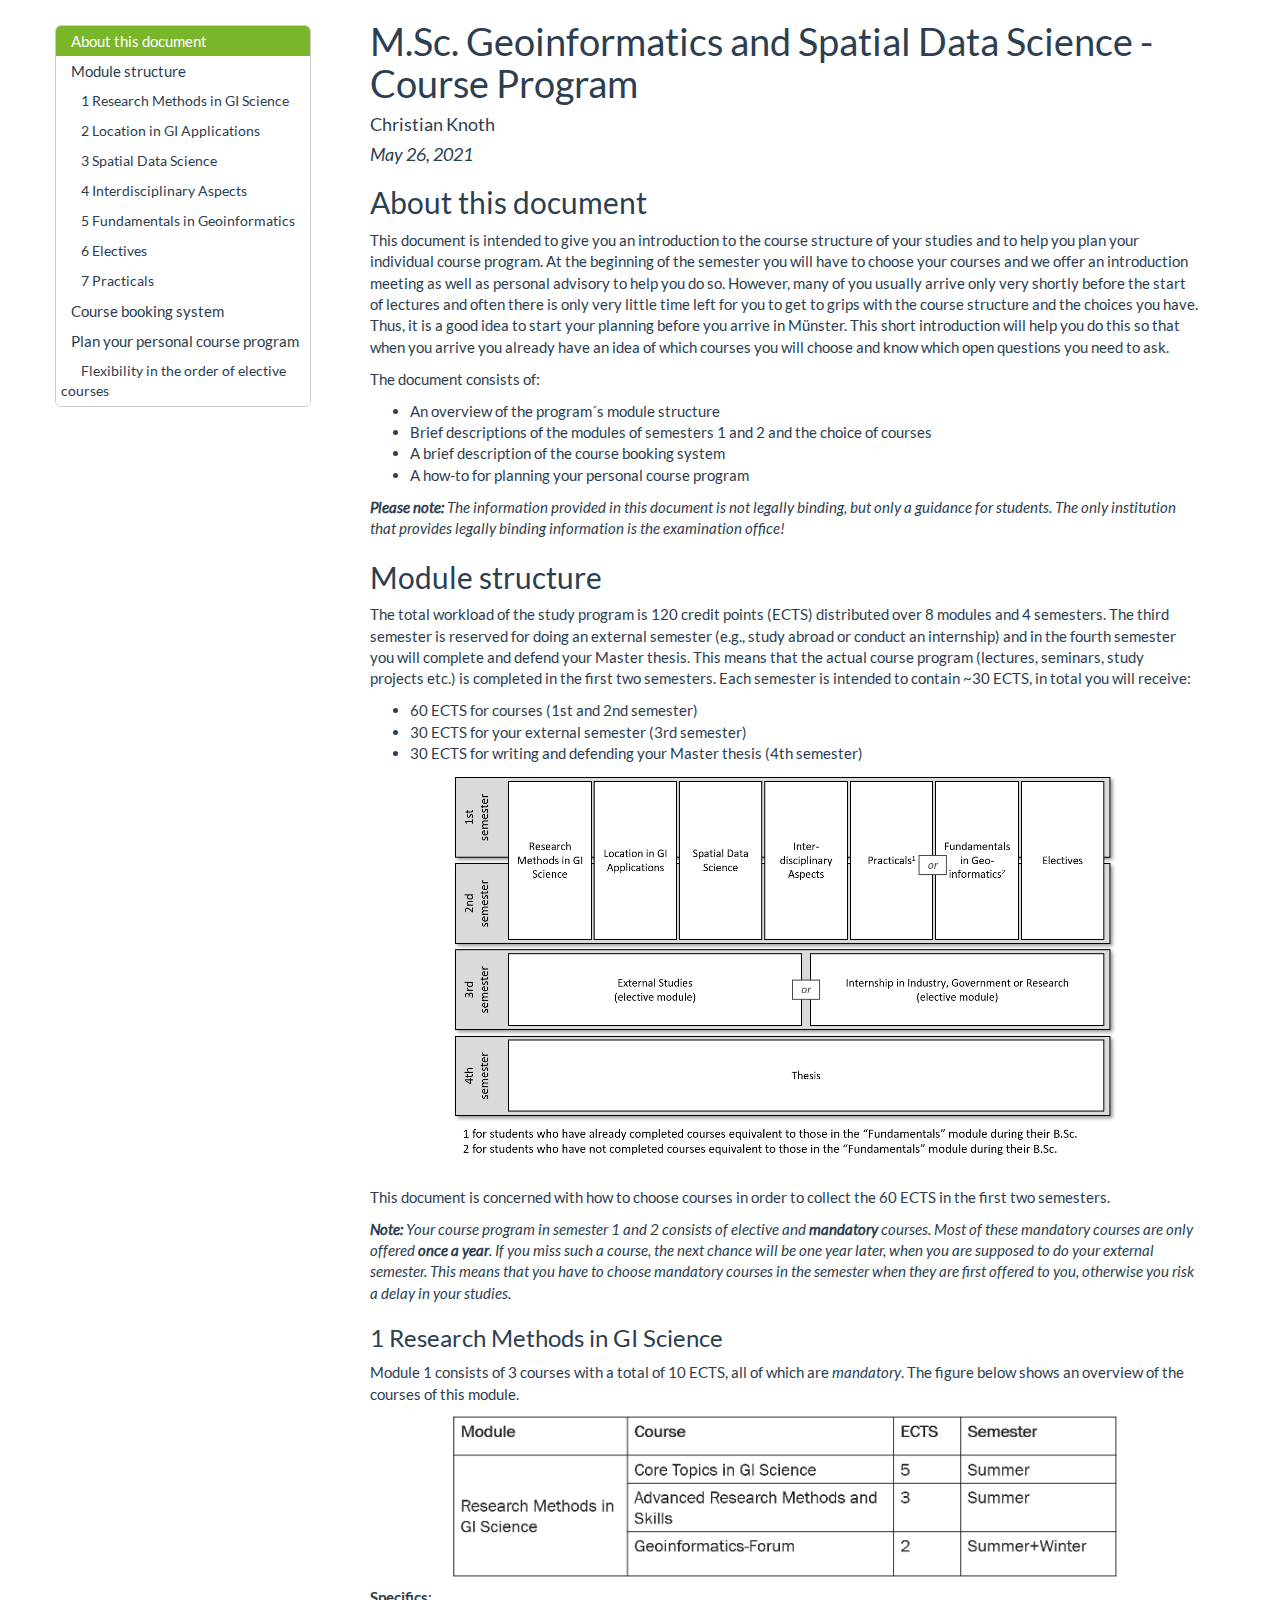
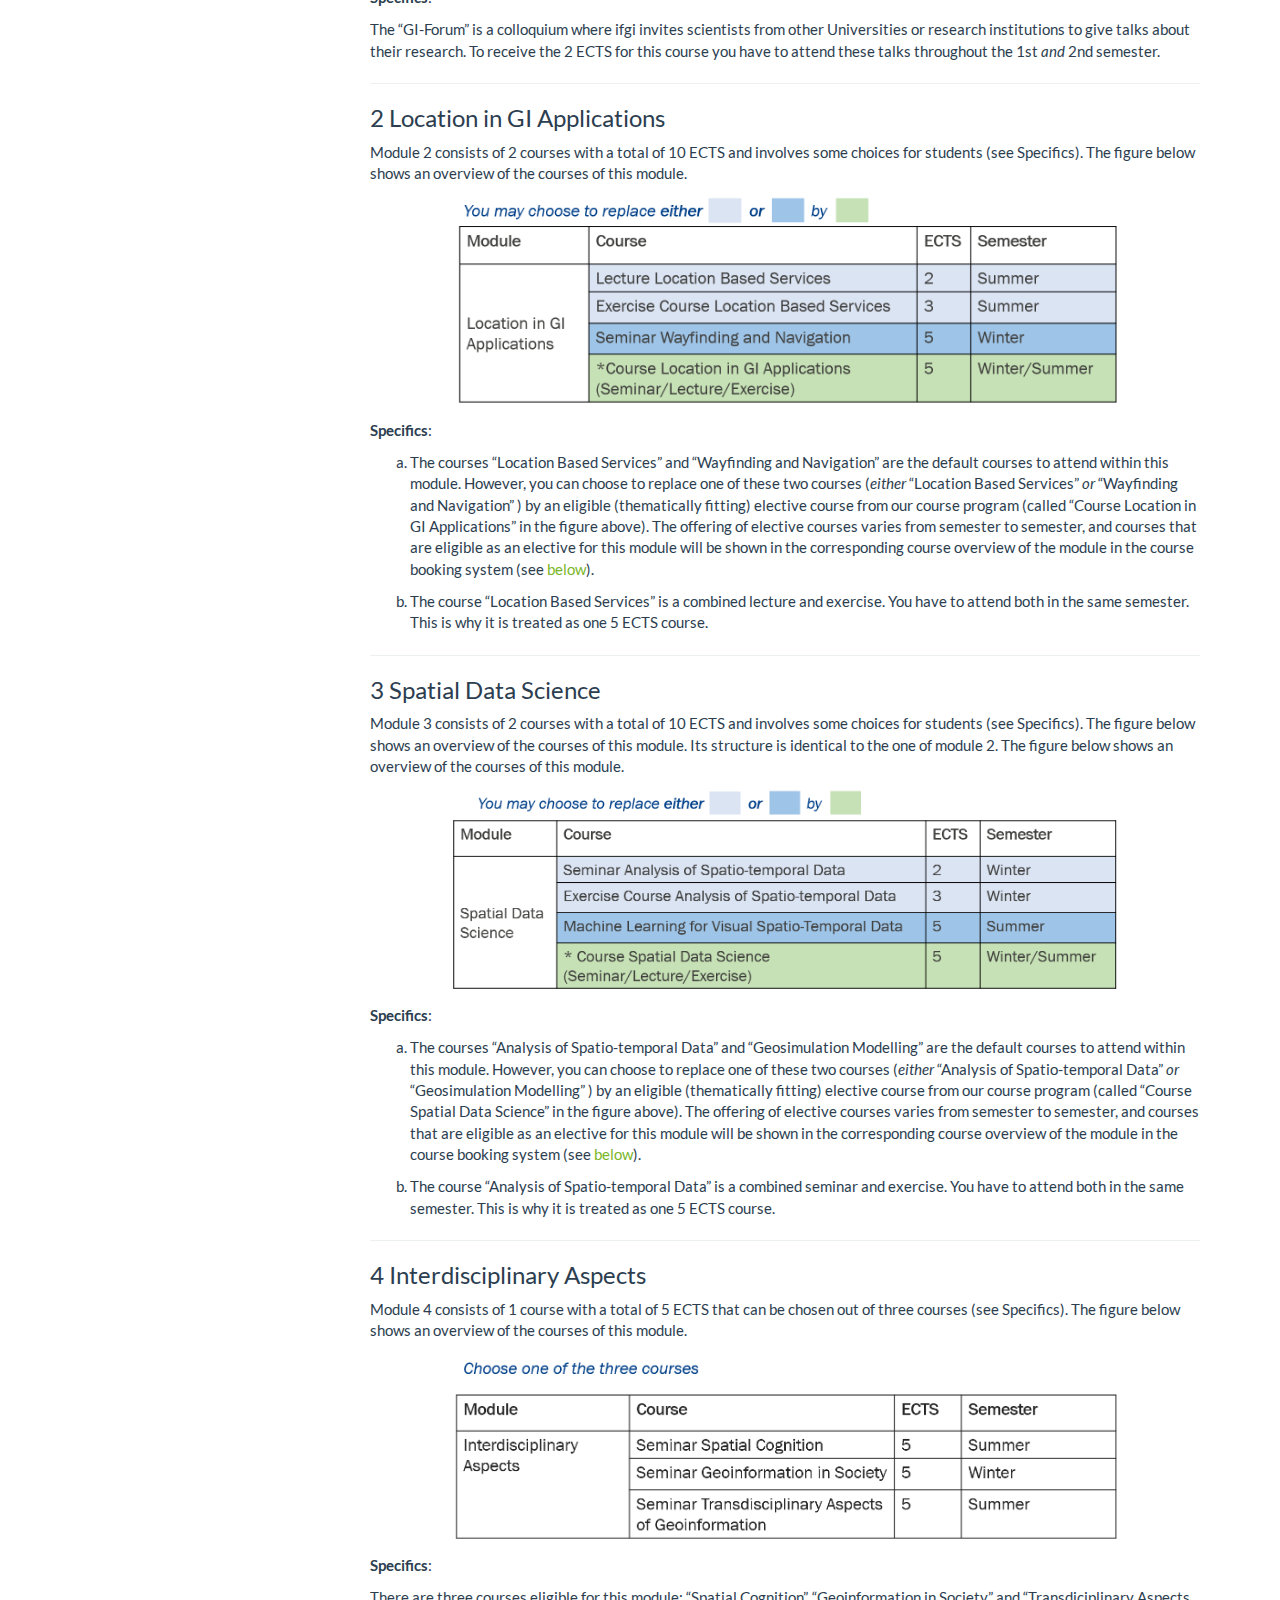
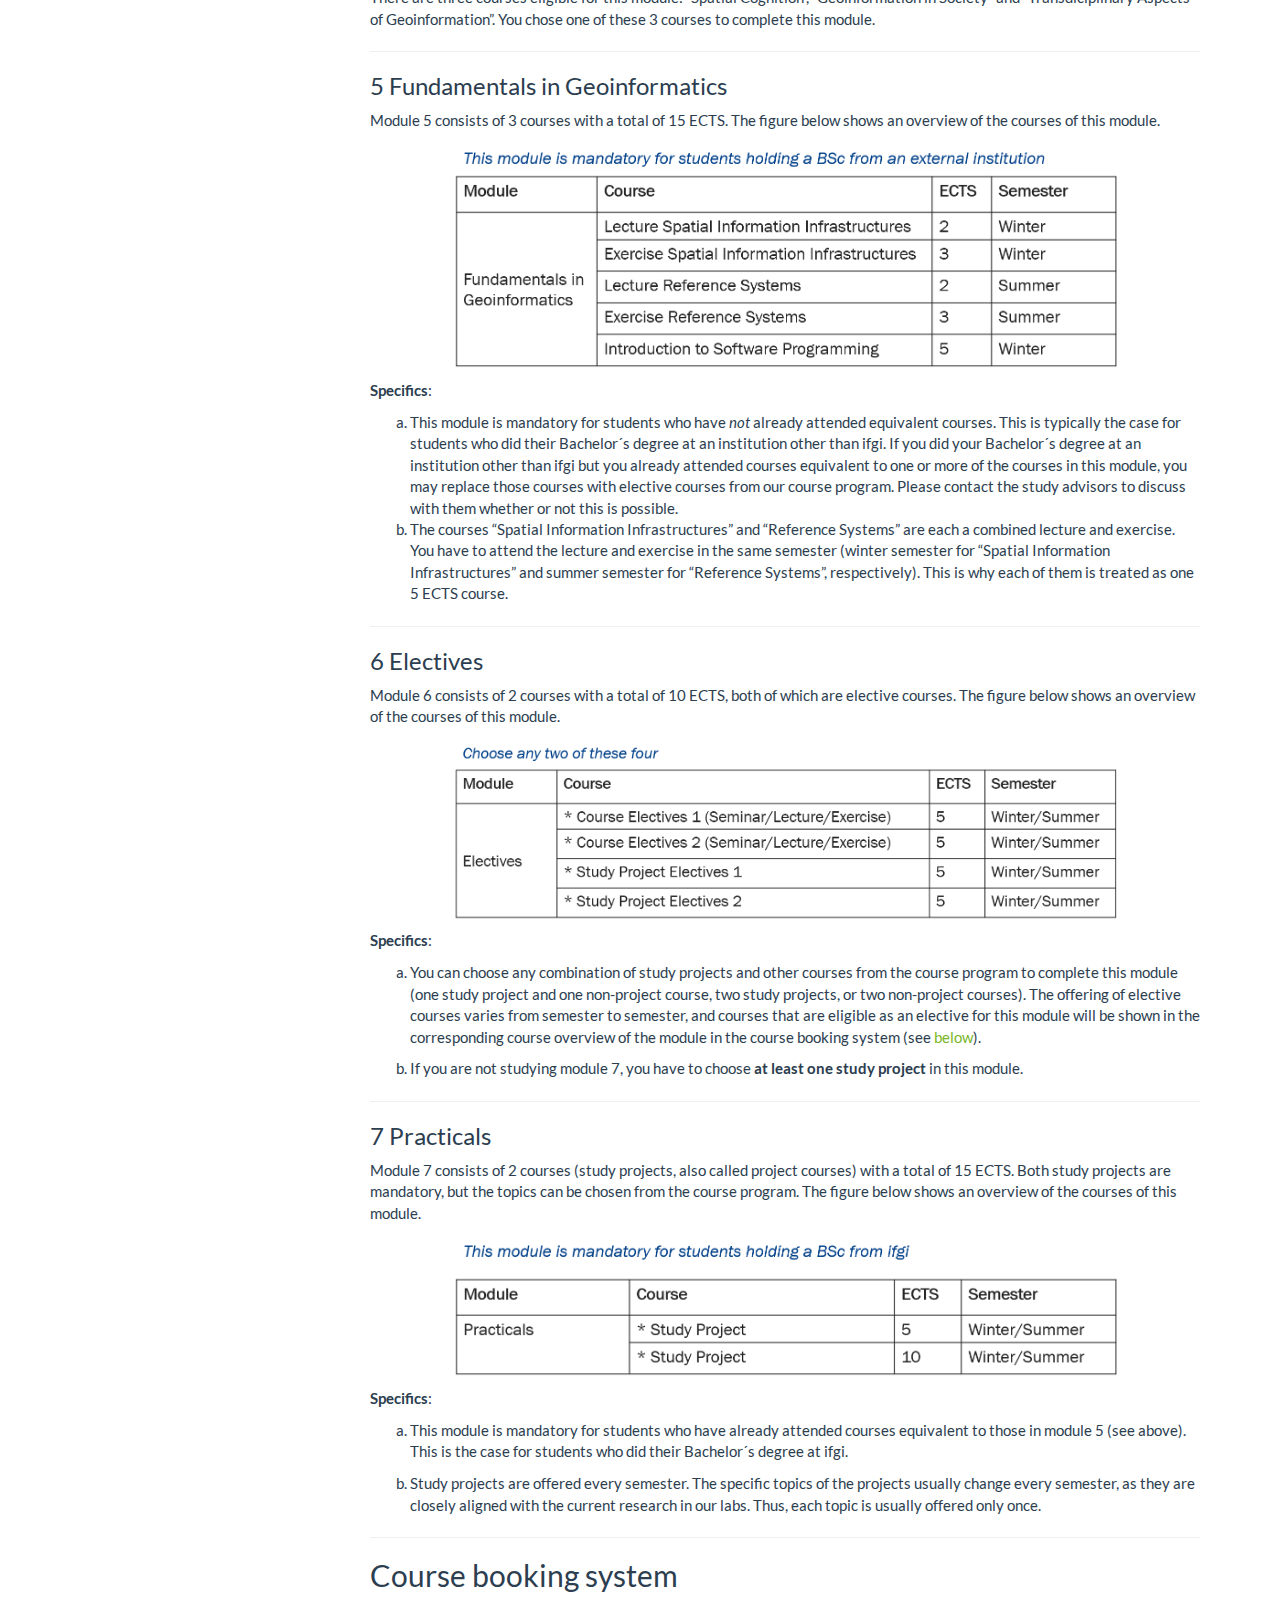
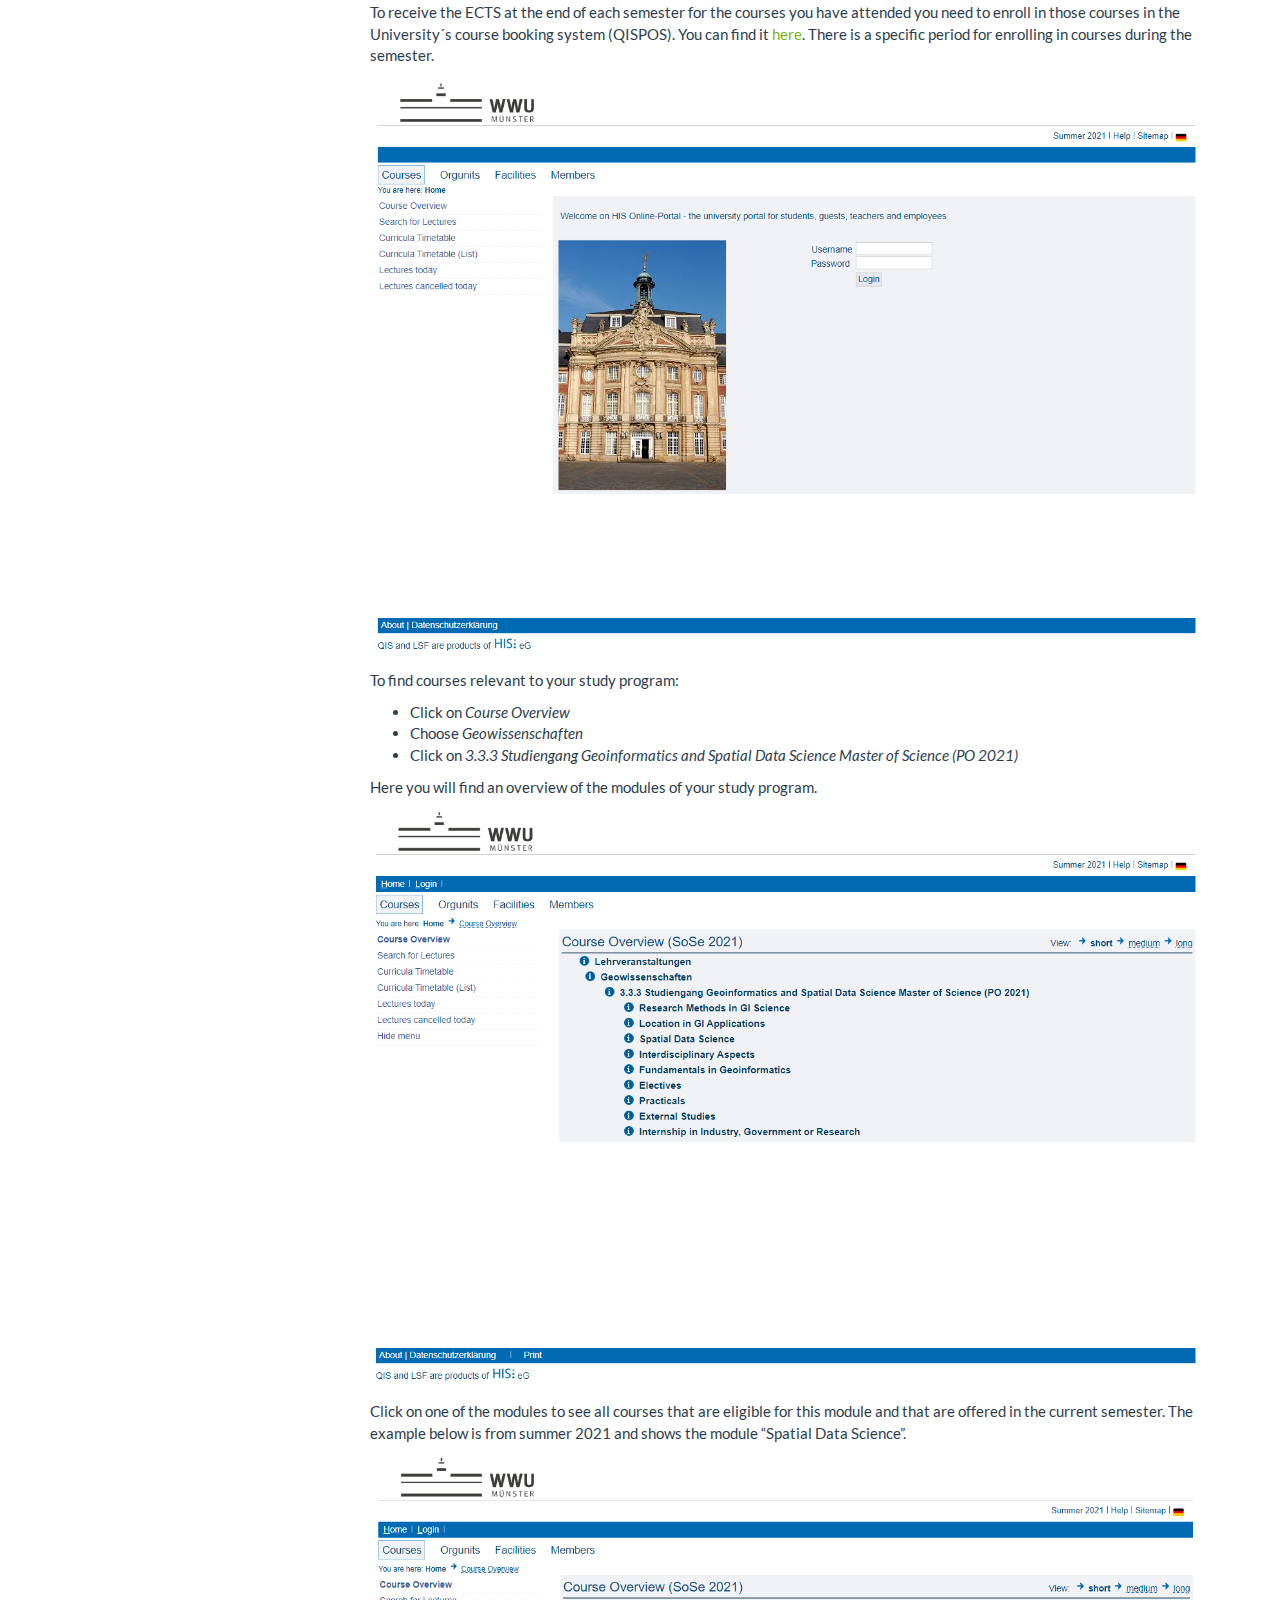
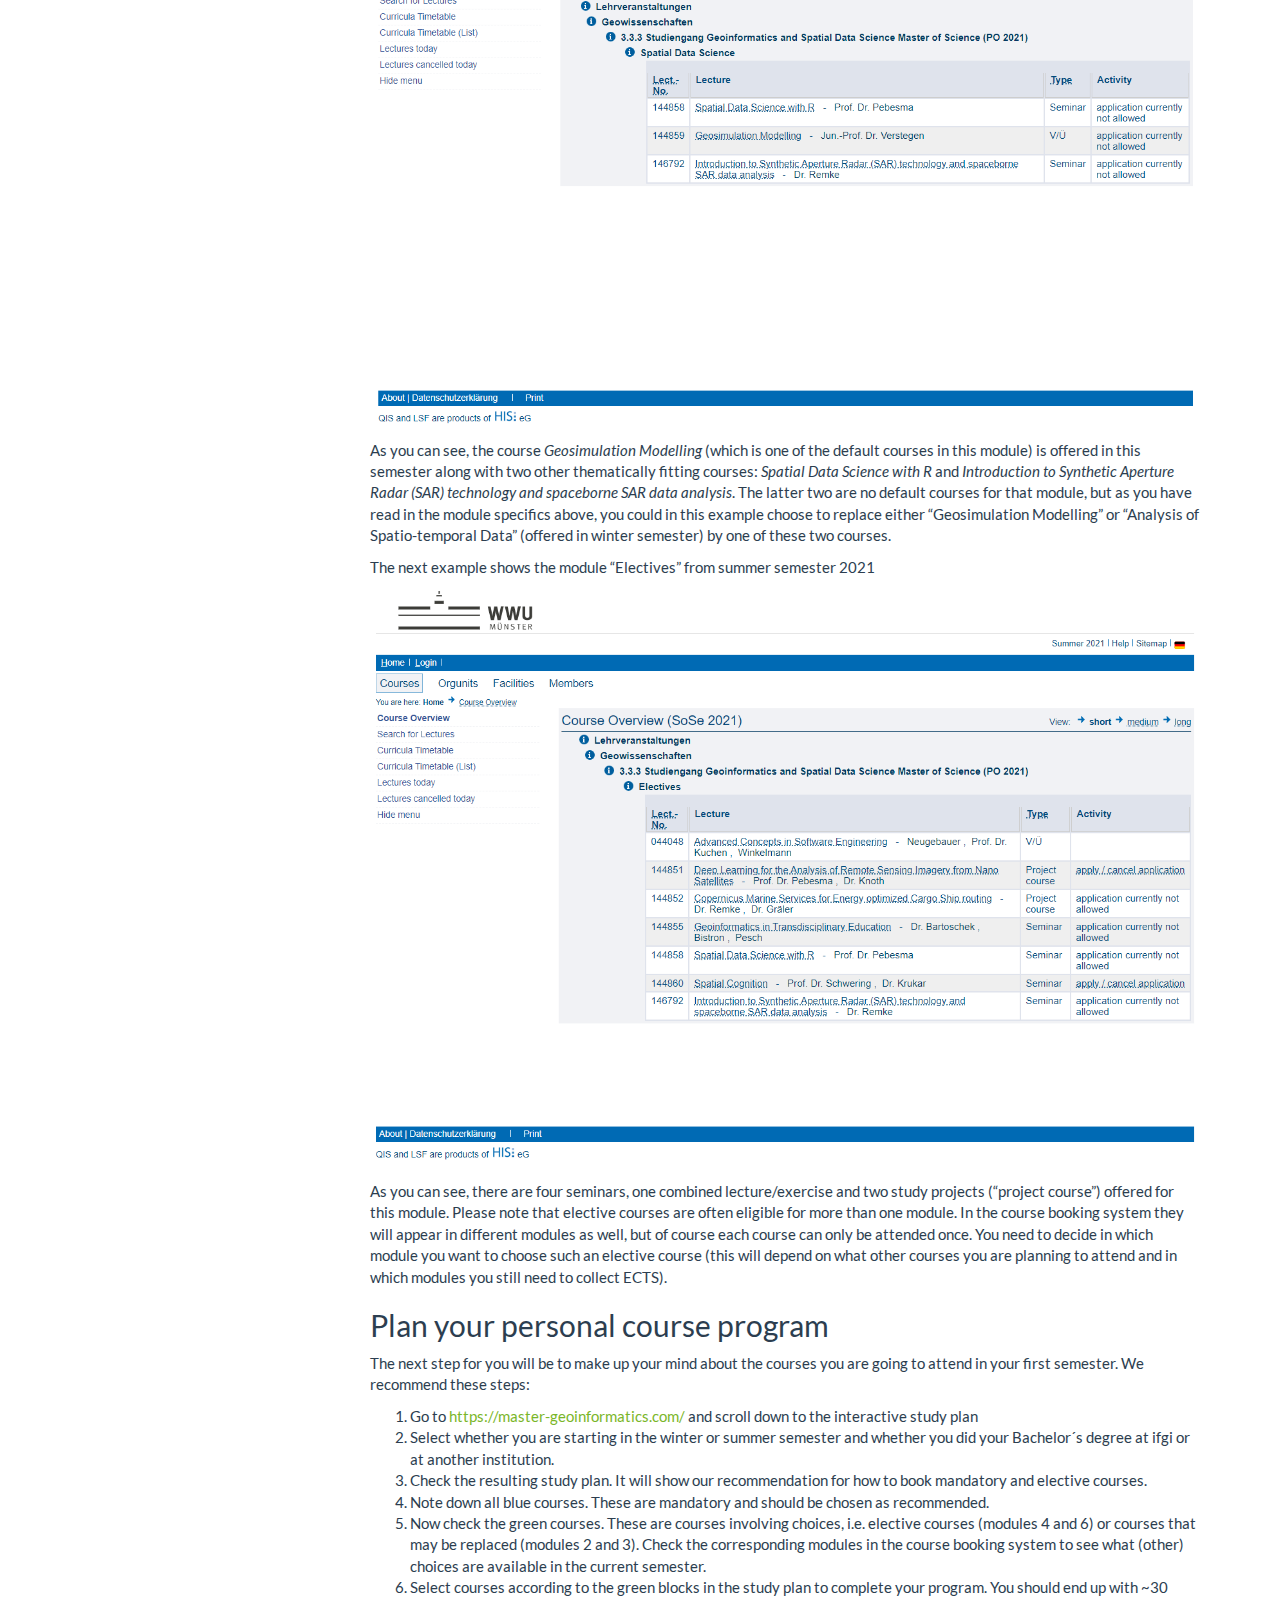
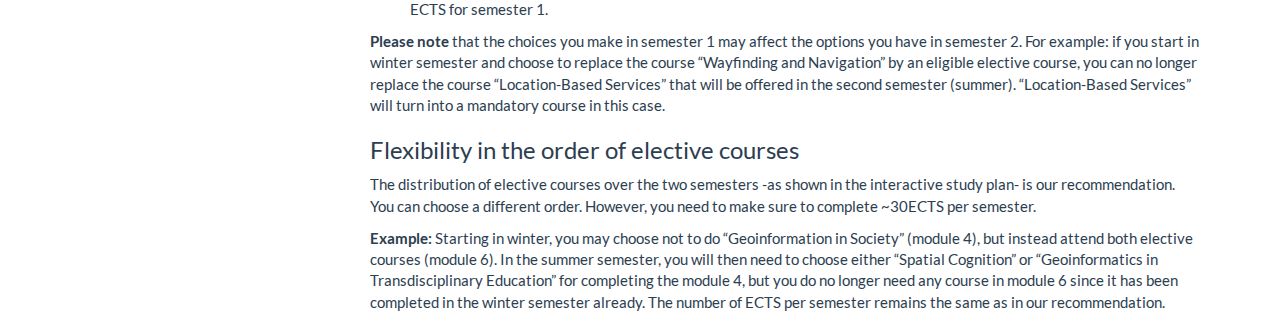
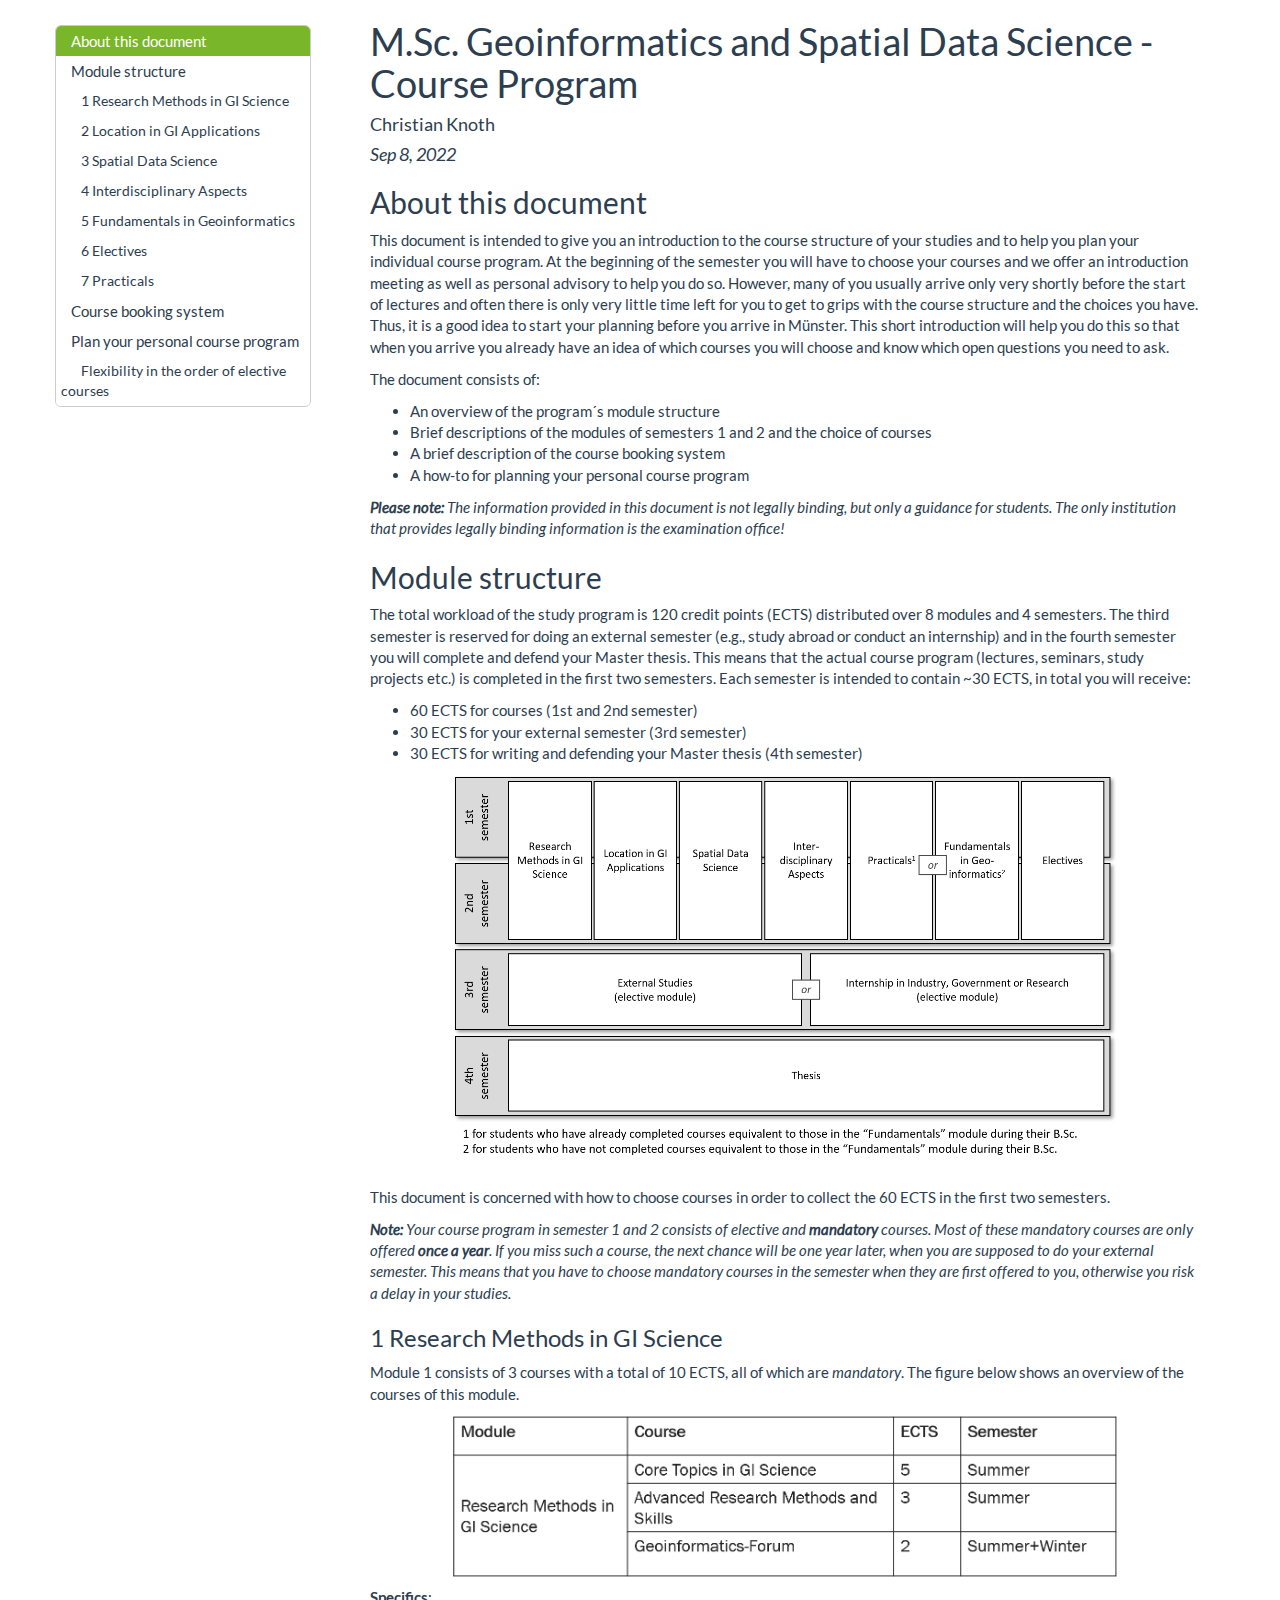
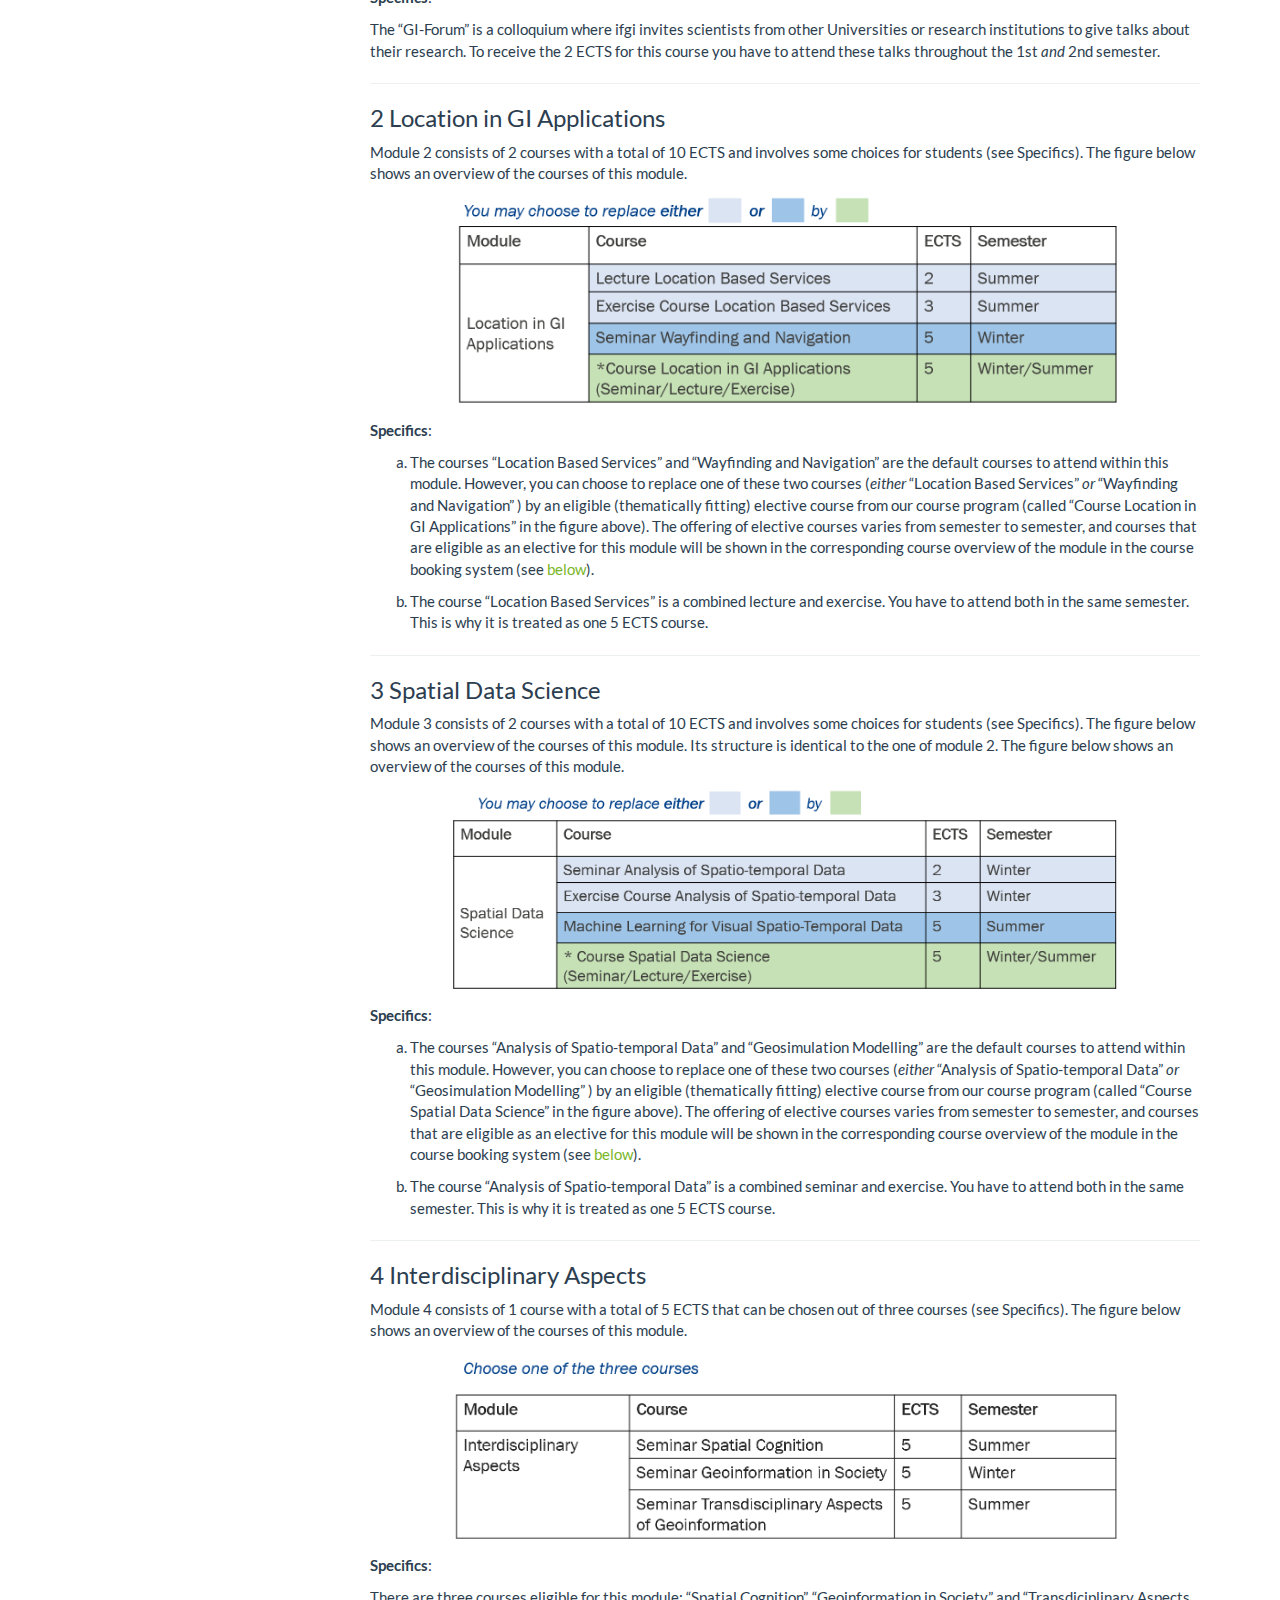
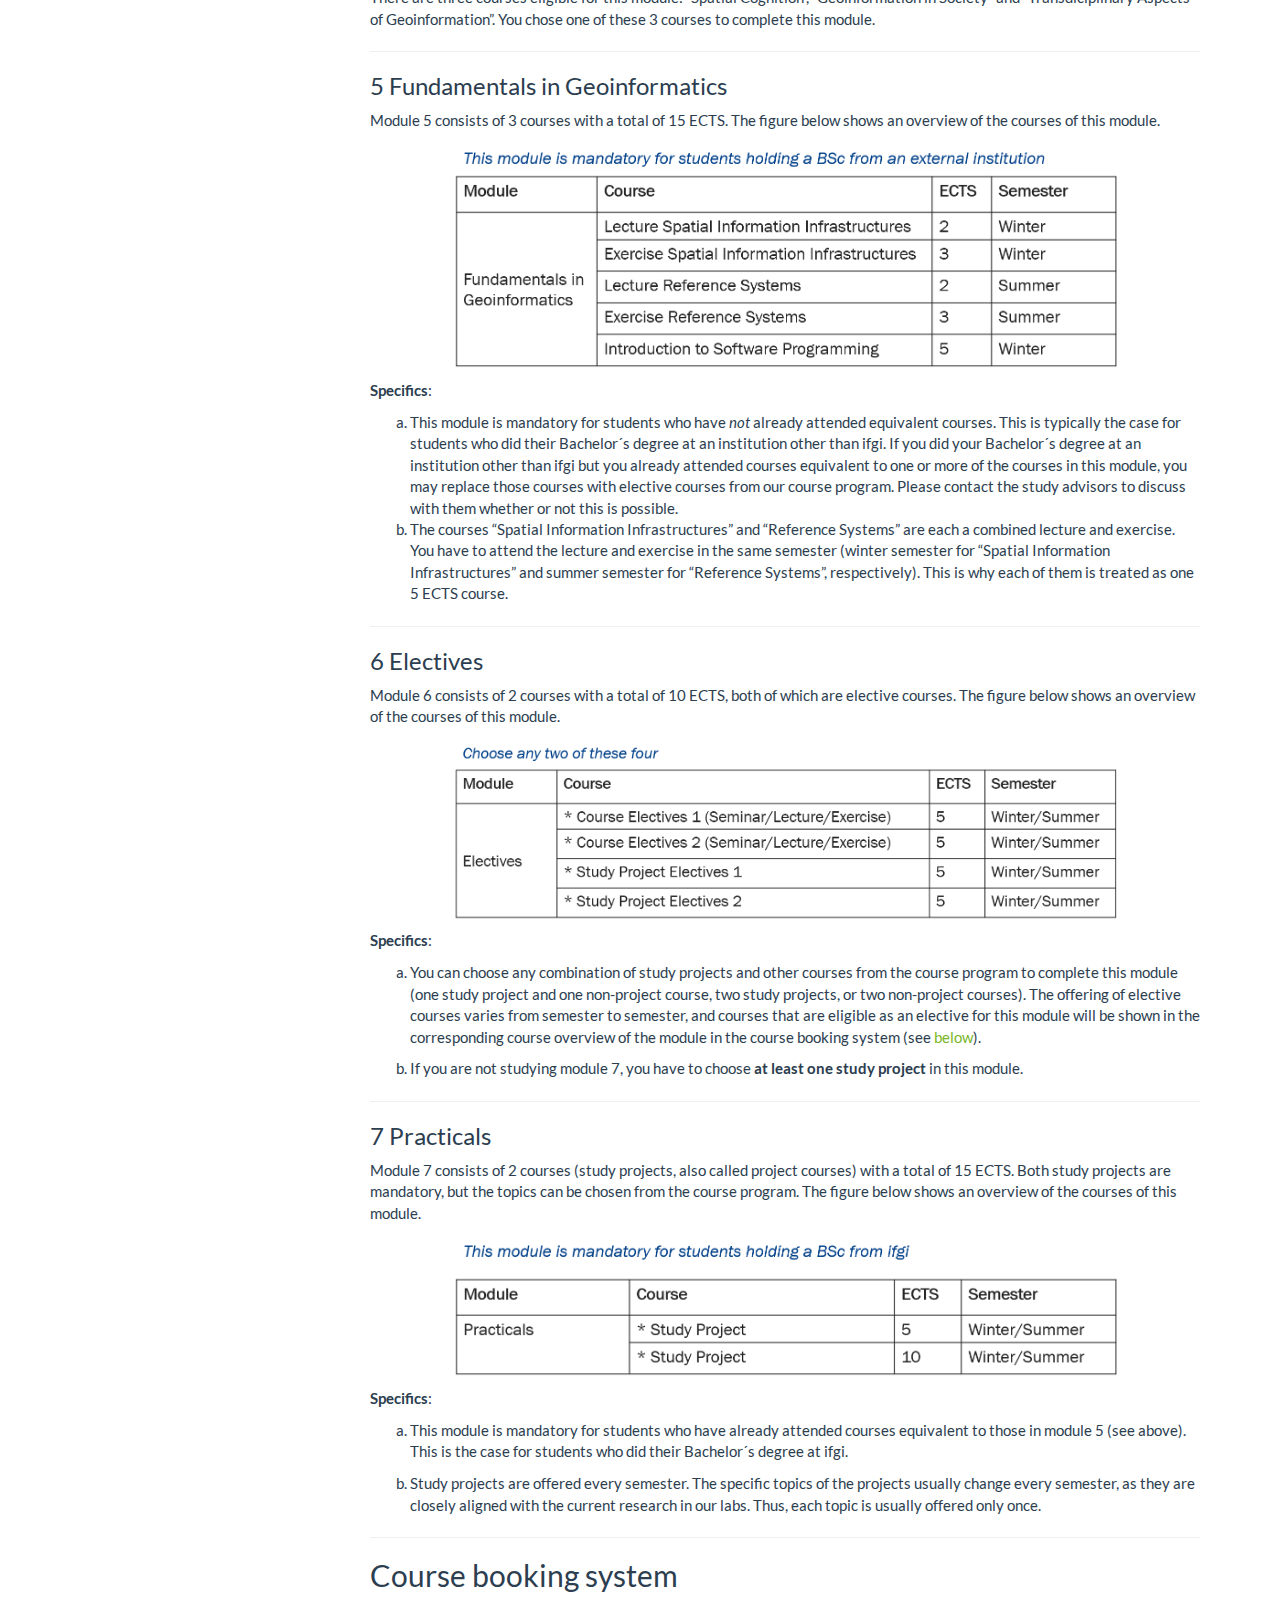
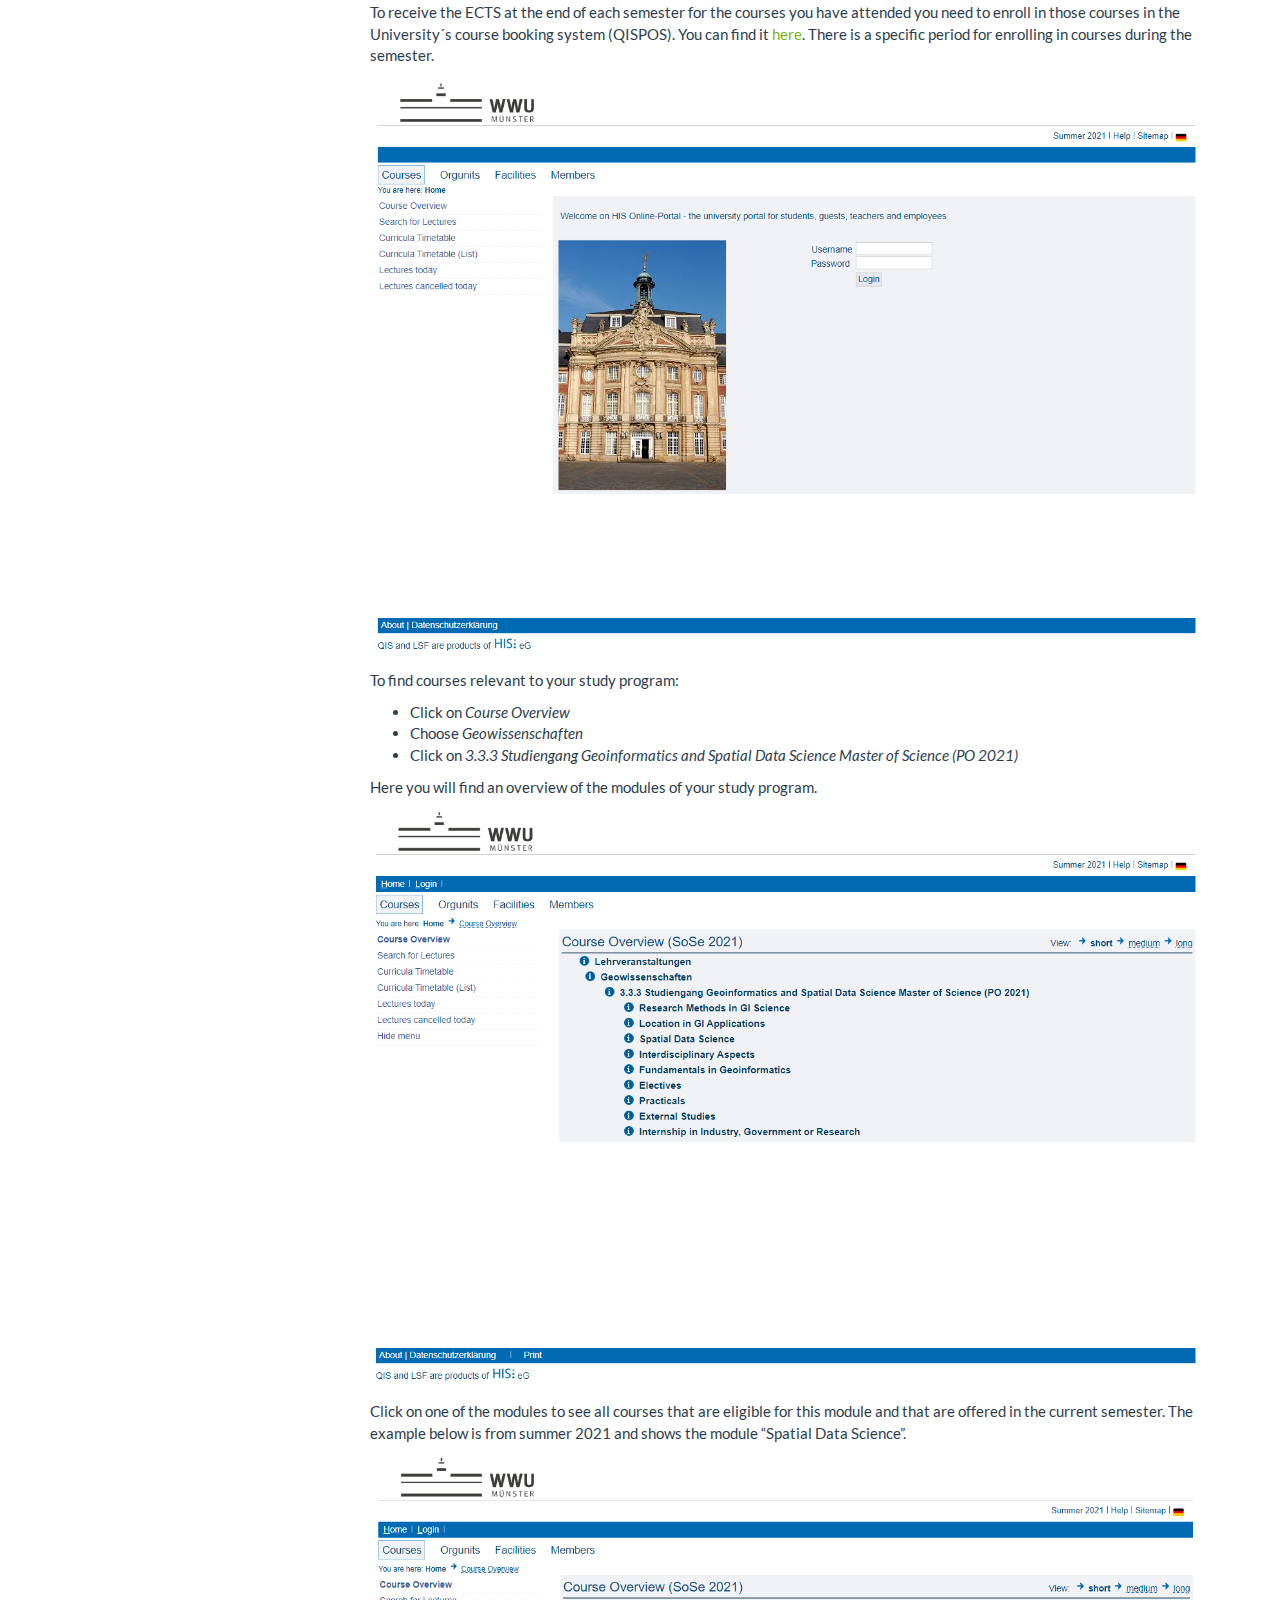
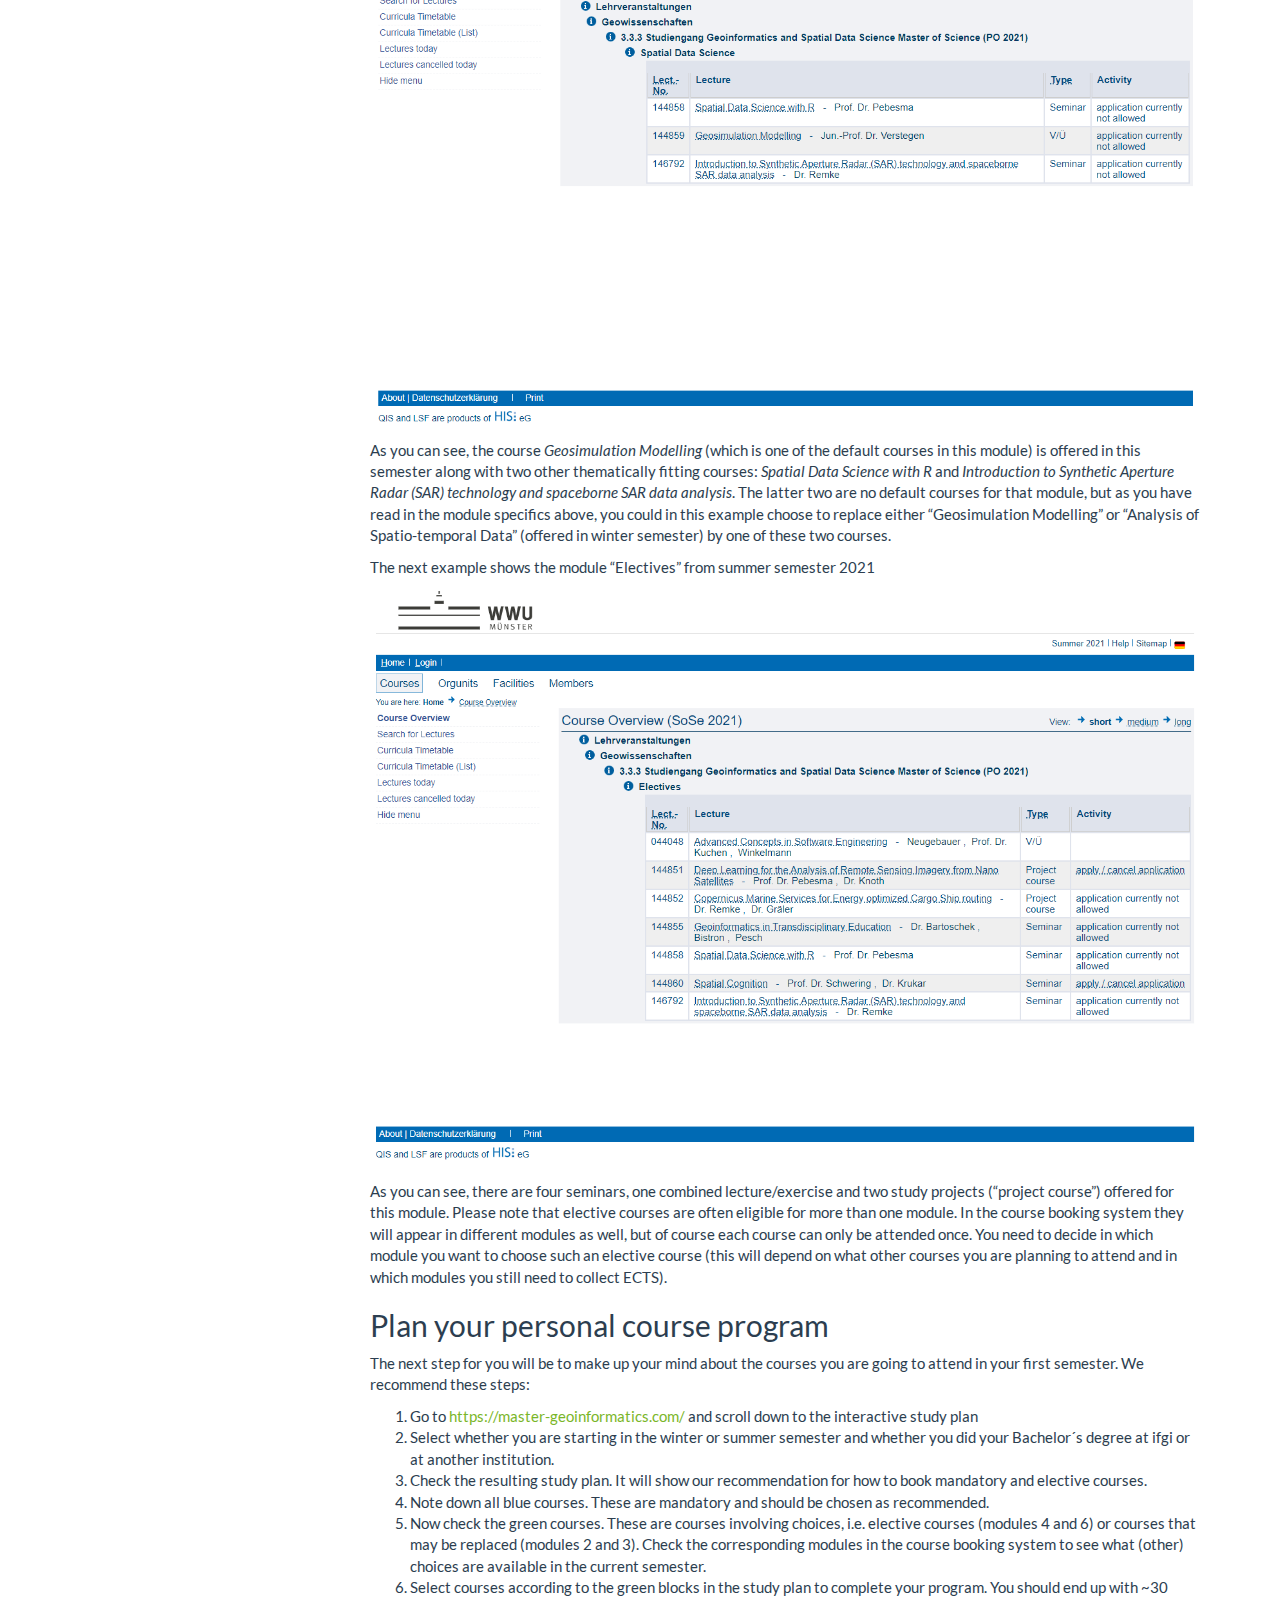
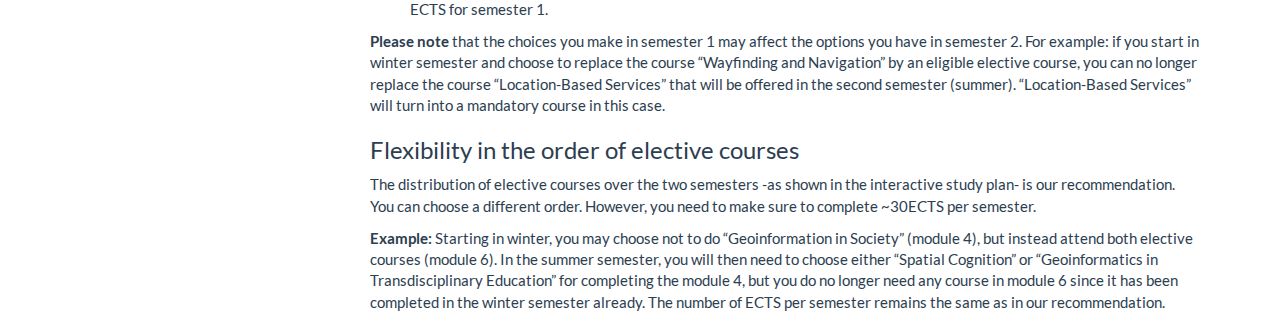
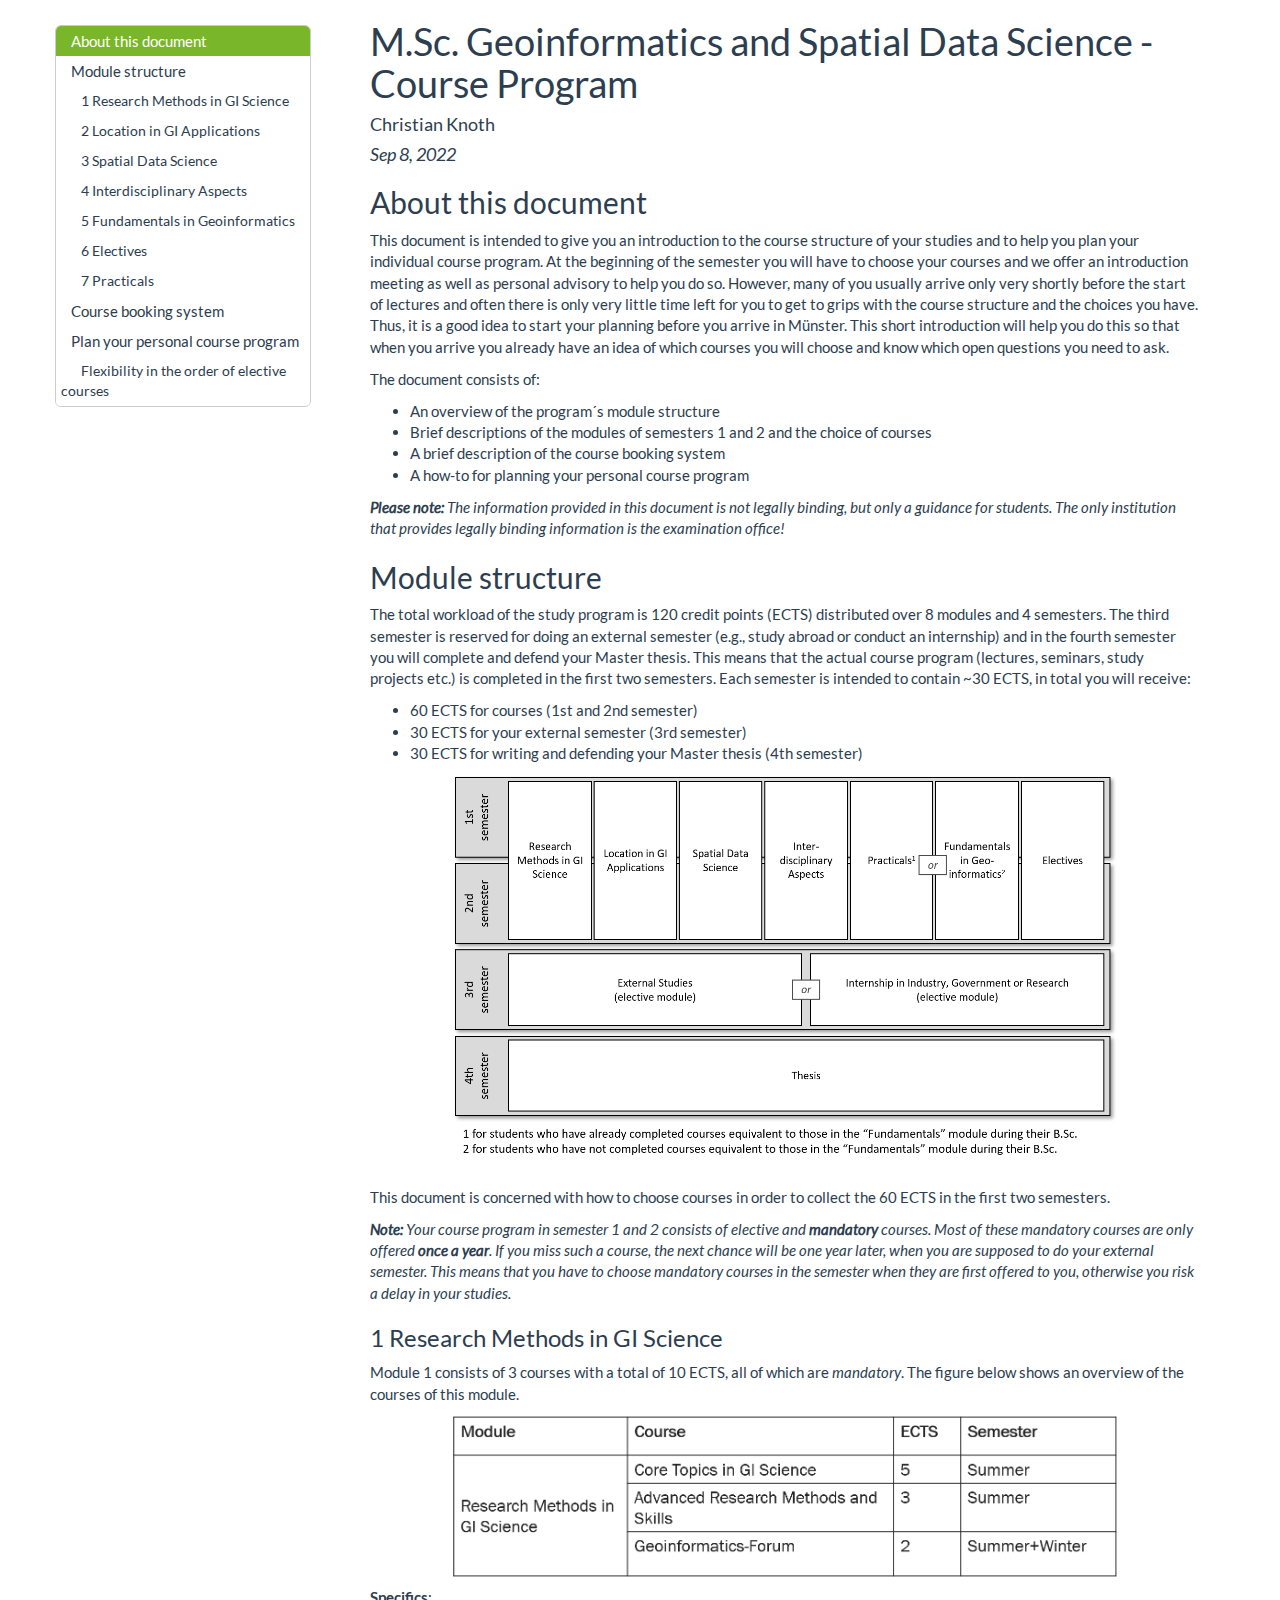
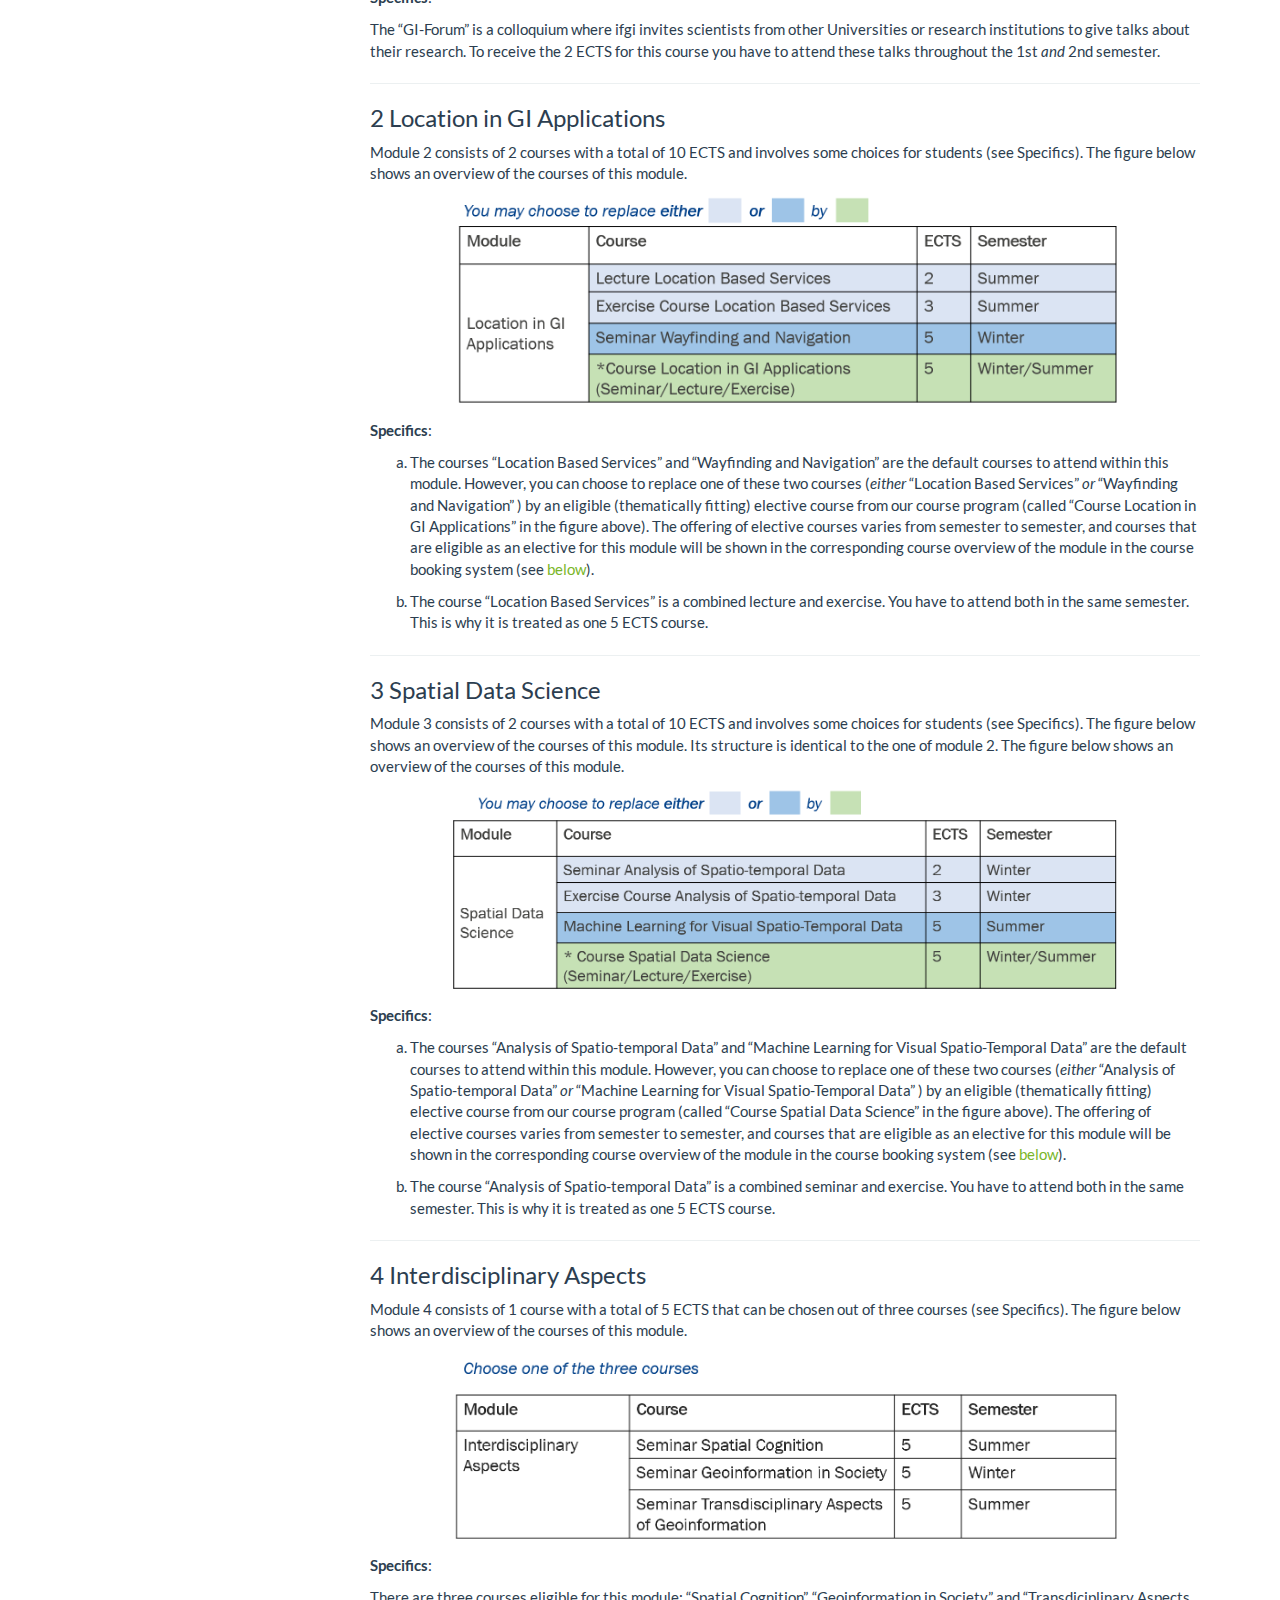
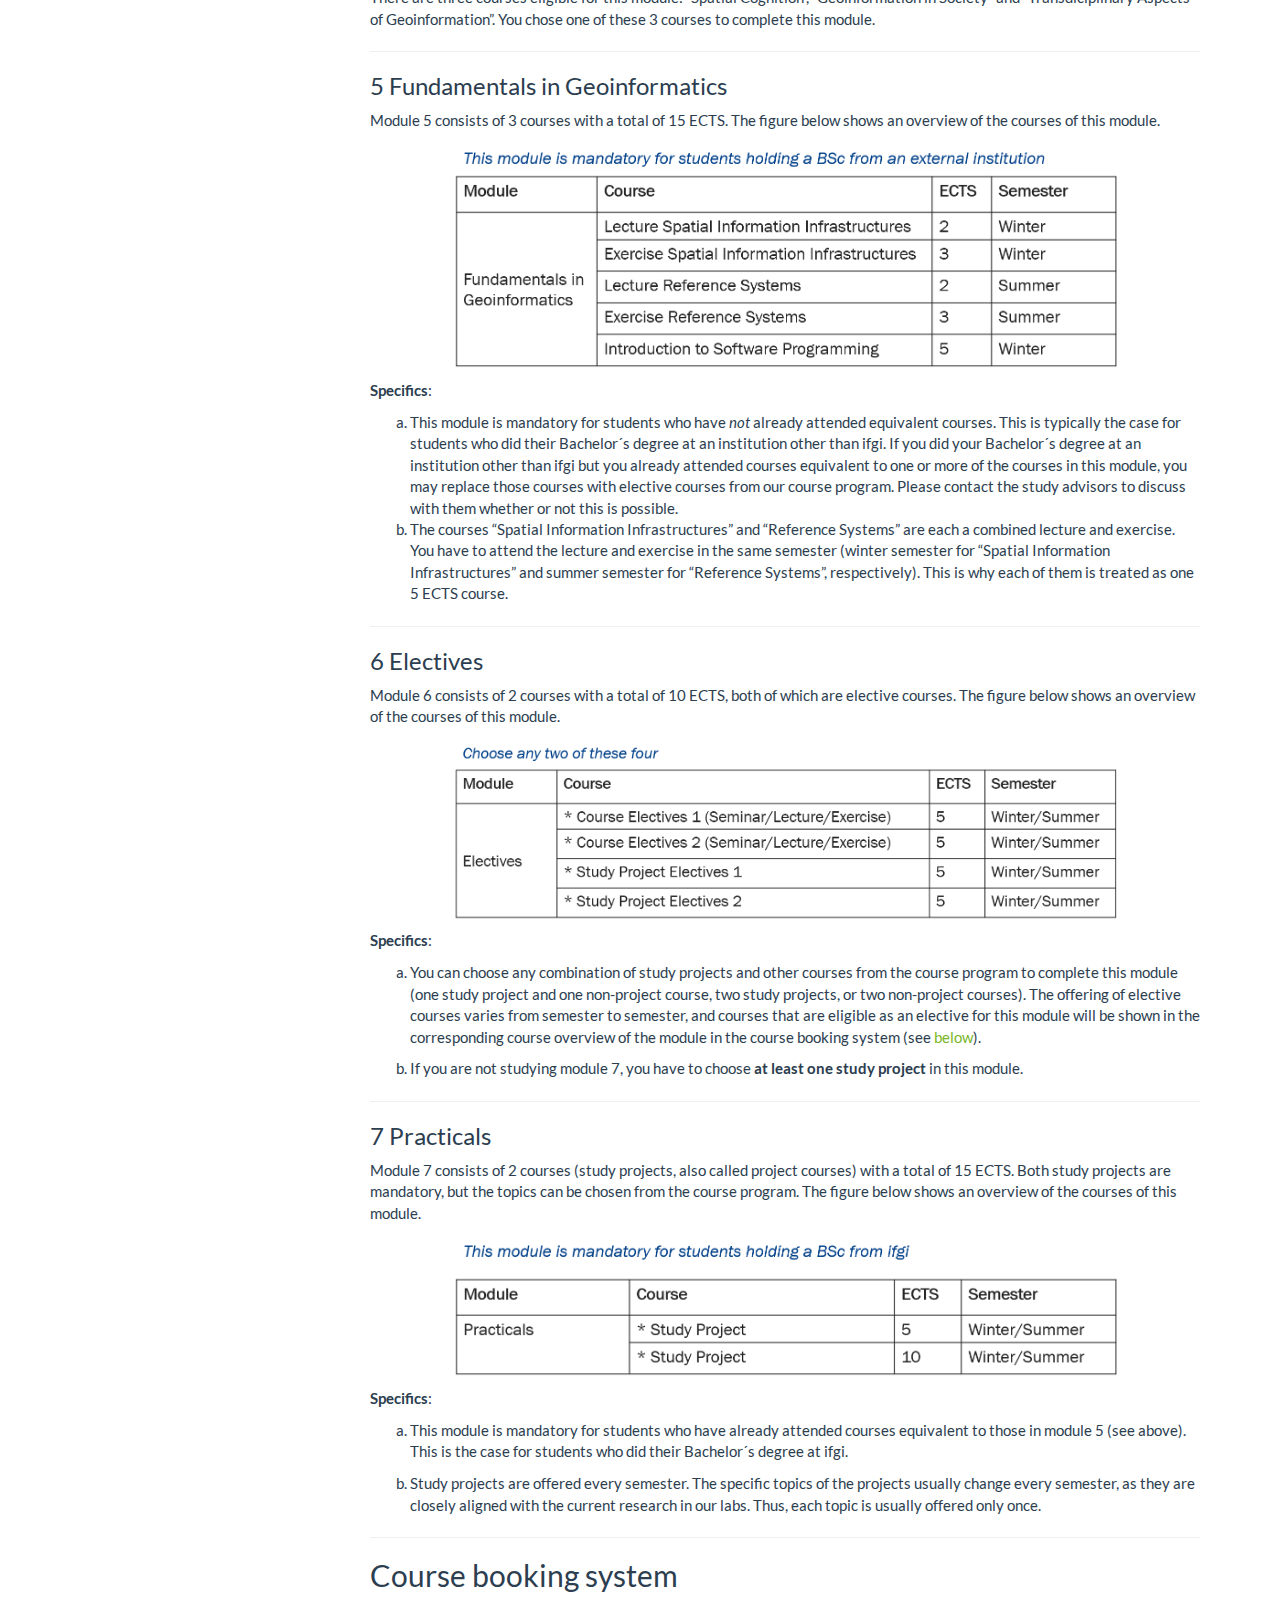
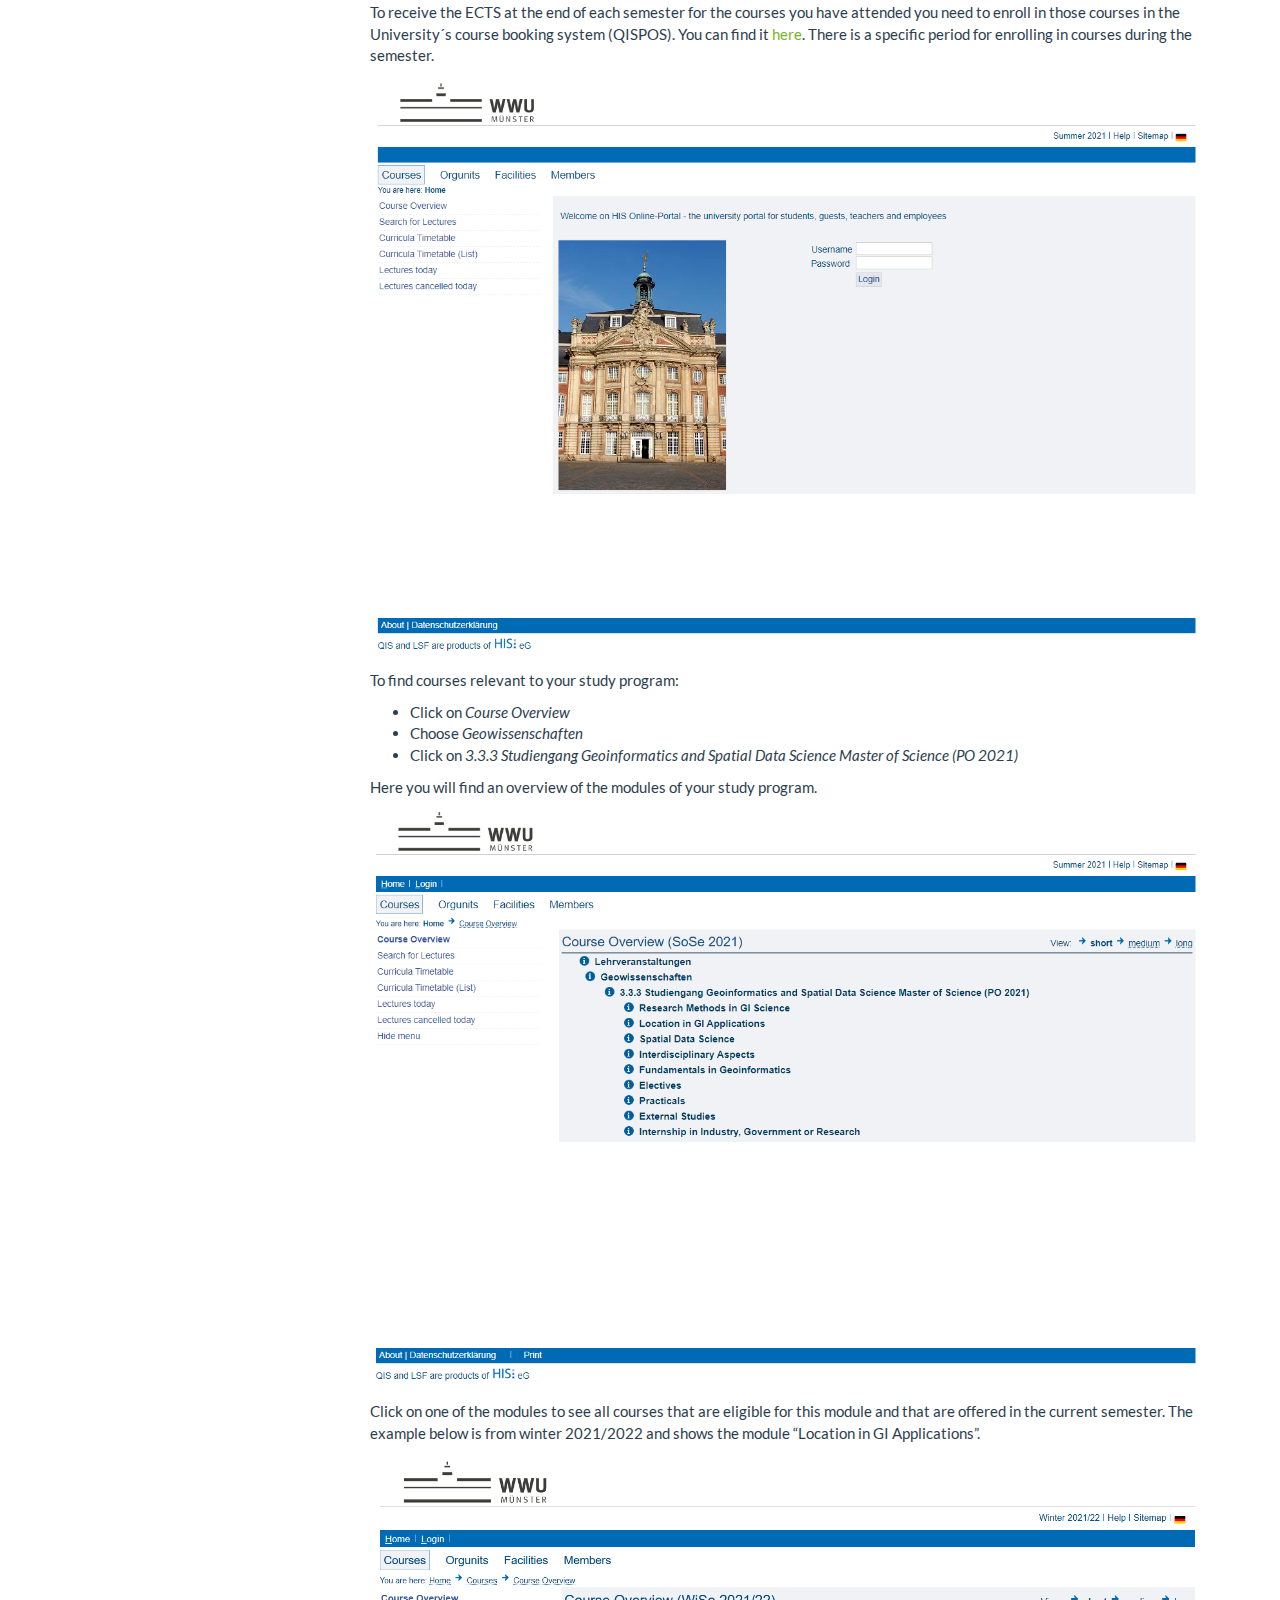
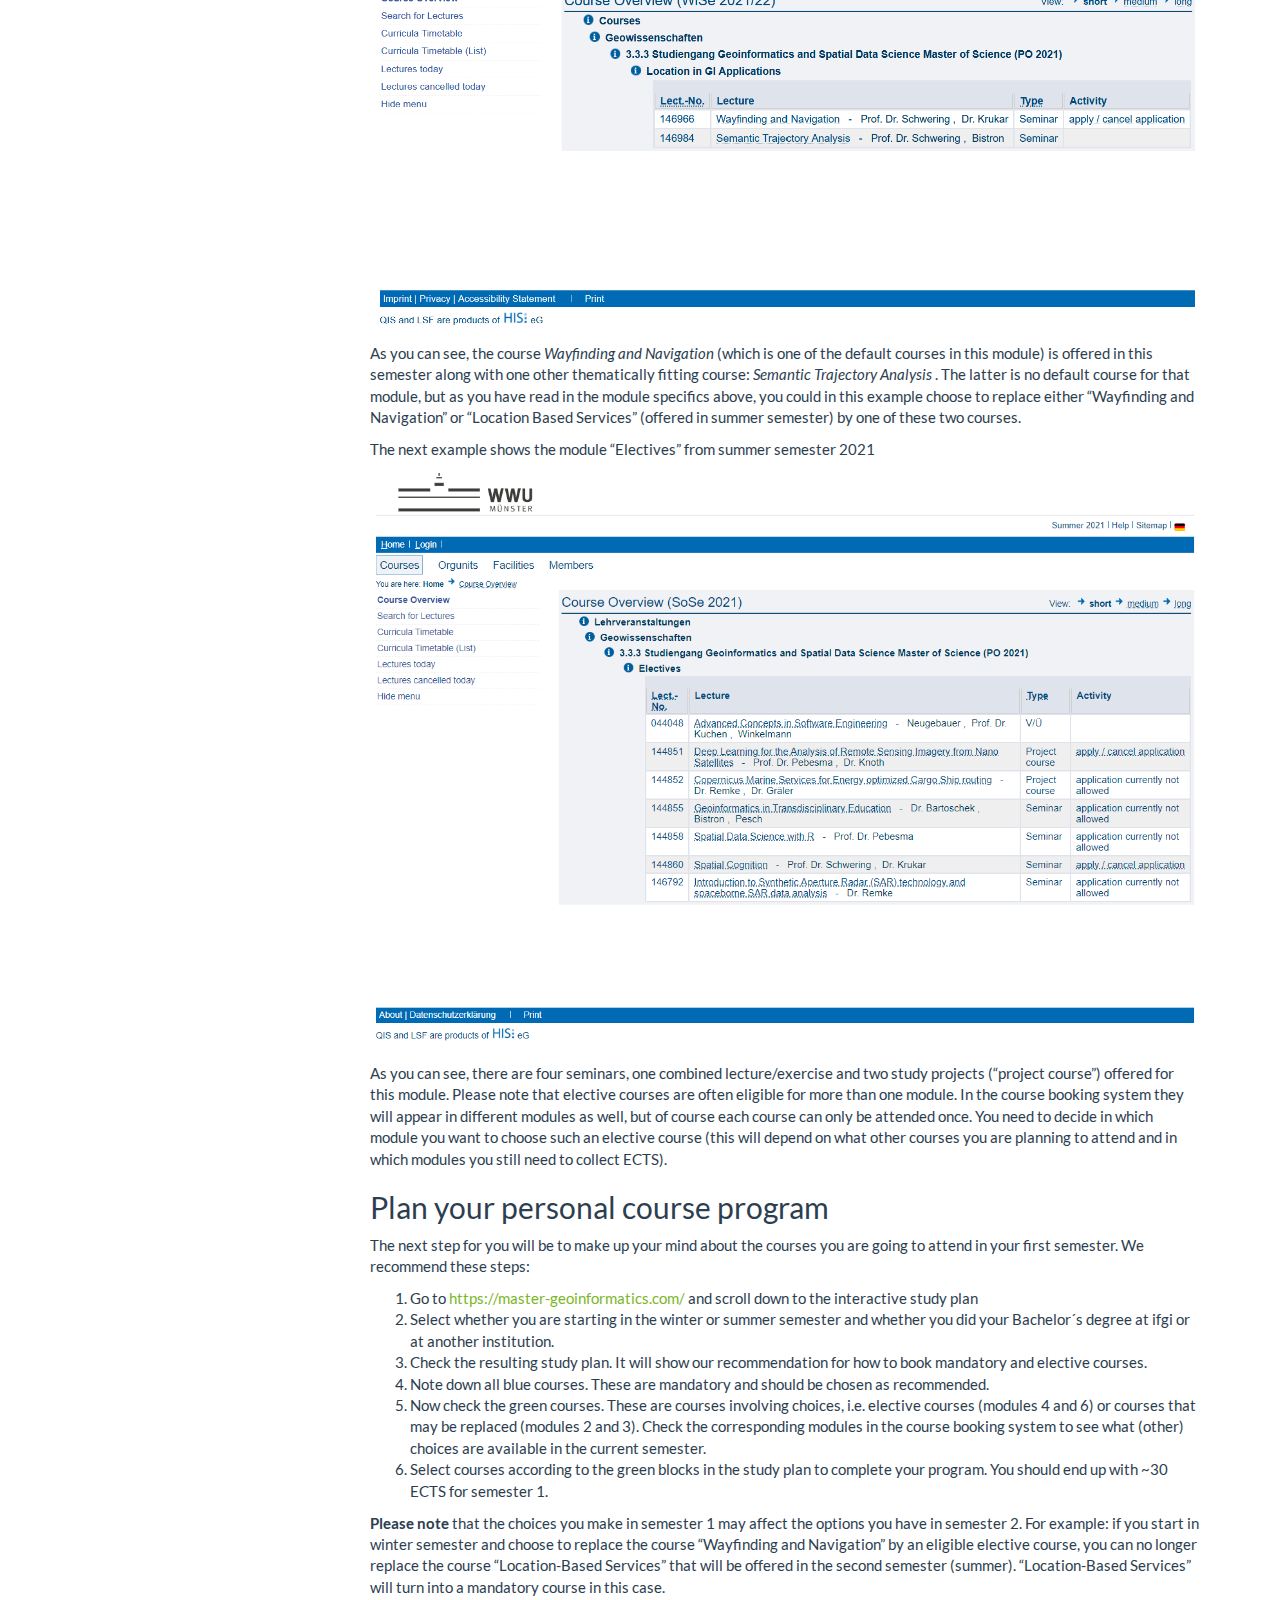
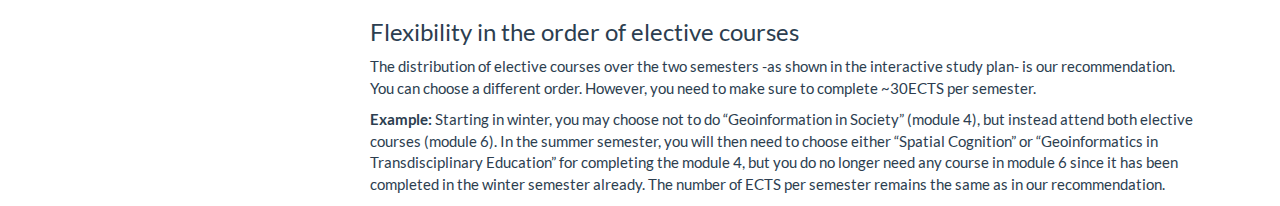
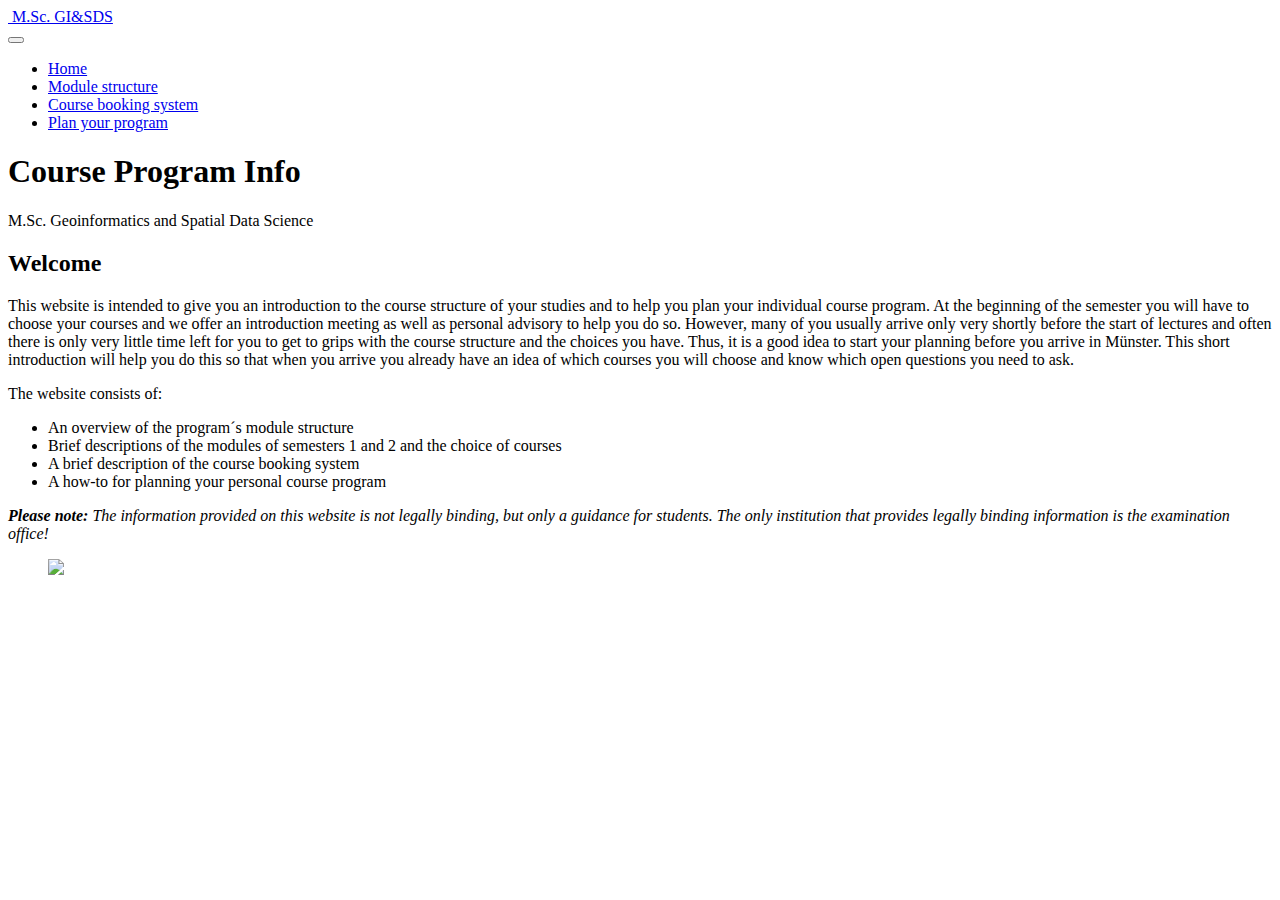
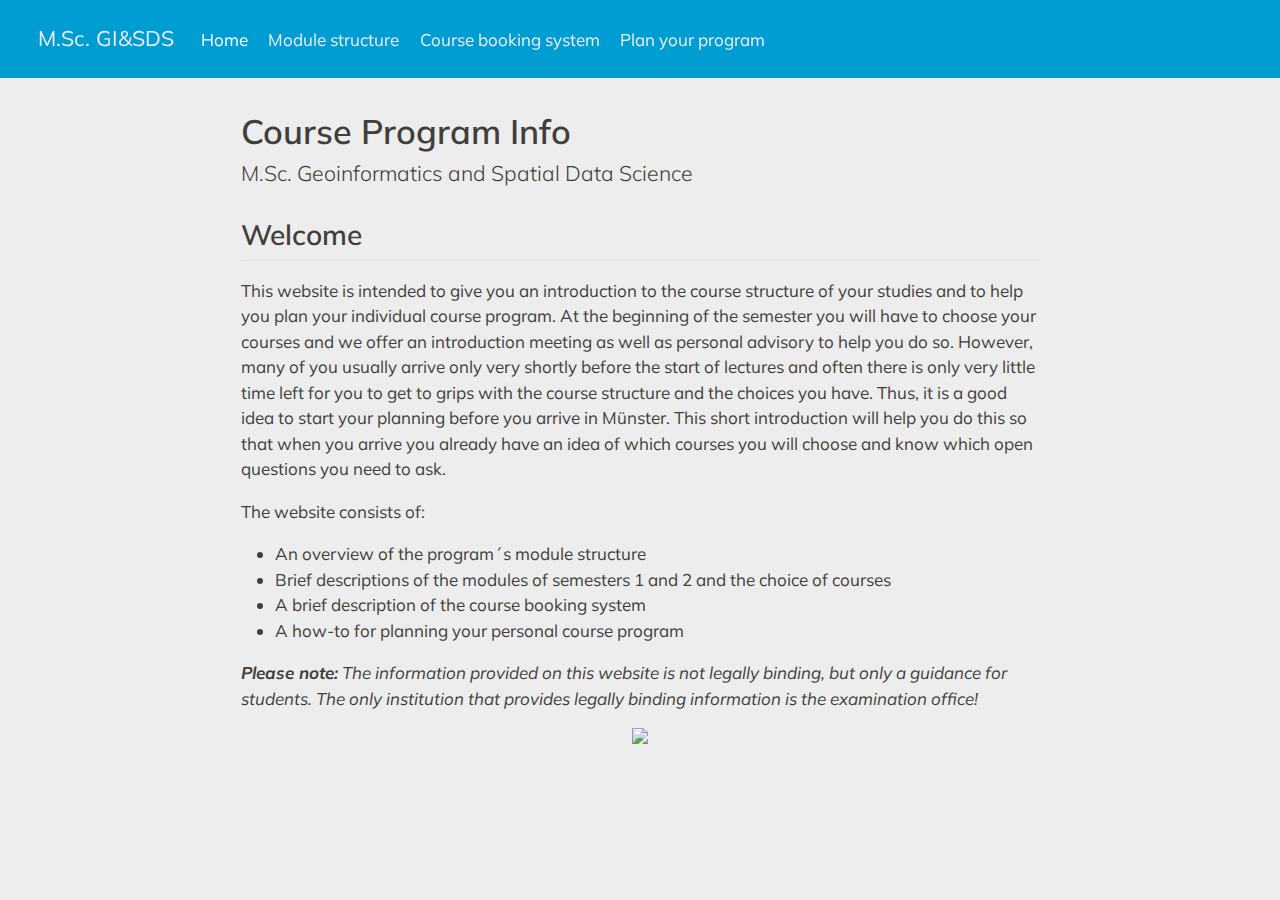
